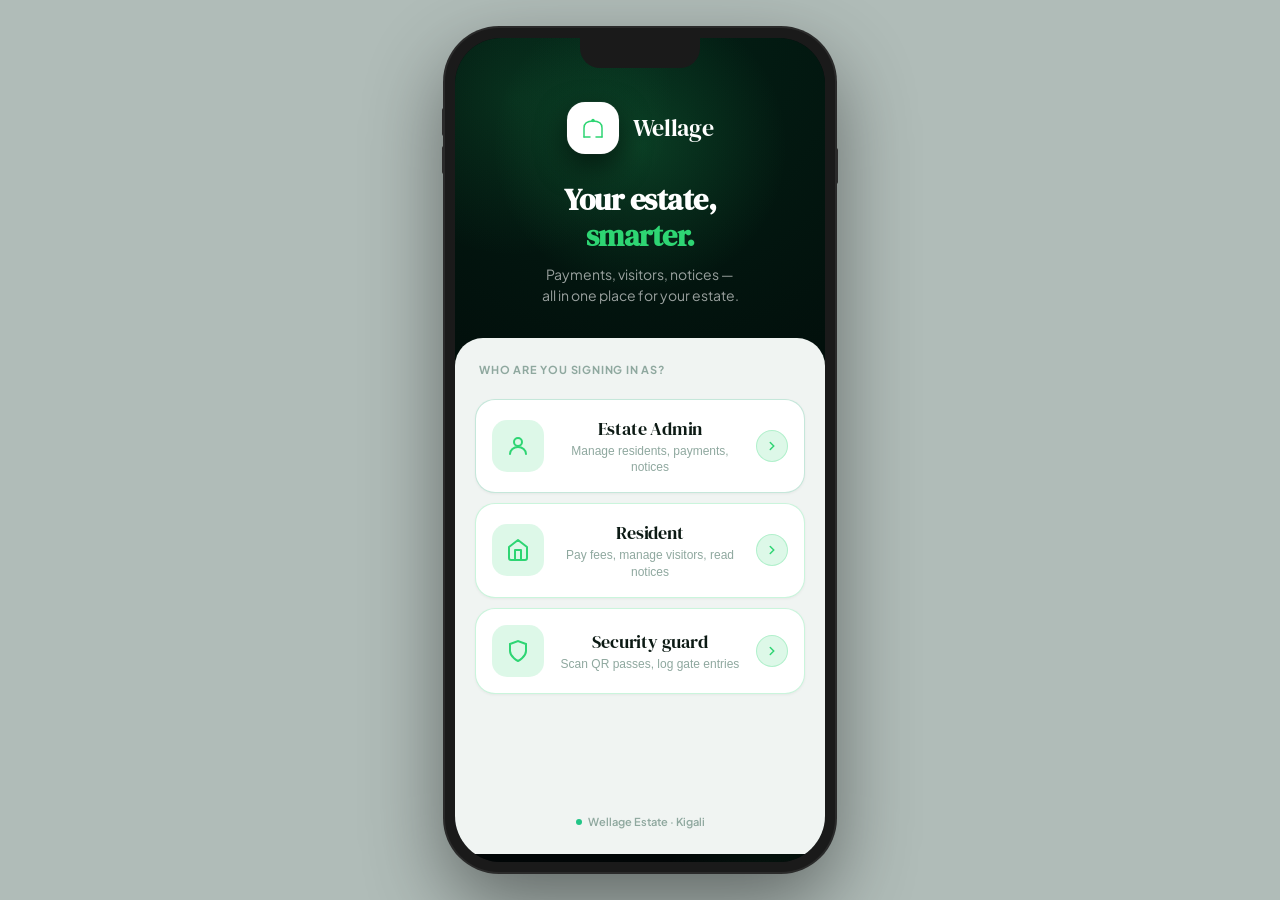
==== app/index.html @ 79021c7f "feat: add wellage app" ====
<!DOCTYPE html>
<html lang="en" data-theme="dark">
<head>
  <meta charset="UTF-8">
  <meta name="viewport" content="width=device-width, initial-scale=1.0, viewport-fit=cover">
  <meta name="theme-color" content="#0f1115">
  <title>Wellage — Smart District App</title>
  <link href="https://fonts.googleapis.com/css2?family=DM+Serif+Display:ital@0;1&family=DM+Sans:ital,opsz,wght@0,9..40,300;0,9..40,400;0,9..40,500;0,9..40,600;0,9..40,700;1,9..40,400&family=Plus+Jakarta+Sans:wght@400;500;600;700&family=Outfit:wght@600;700&display=swap" rel="stylesheet">
  <link rel="stylesheet" href="css/app.css">
</head>
<body>
  <!-- Outer device mockup (black phone frame you see on the page) -->
  <div class="phone-shell">
  <!-- Rounded inner screen area inside the device -->
  <div class="phone-screen">
  <!-- Actual app UI lives inside this frame -->
  <div class="app-phone-frame">
  <div id="app">

    <!-- ═══ WELCOME / ROLE PICK ═══ -->
    <section class="view active" id="view-welcome">
      <div class="welcome-grid" aria-hidden="true"></div>
      <div class="welcome-wrap">
        <!-- HERO -->
        <div class="welcome-hero">
          <div class="welcome-hero-logo">
            <div class="welcome-hero-mark">
              <svg viewBox="0 0 52 52" fill="none" aria-hidden="true">
                <path d="M8 44L8 26Q8 12 26 12Q44 12 44 26L44 44" stroke="currentColor" stroke-width="3" fill="none" stroke-linecap="round"/>
                <line x1="8" y1="44" x2="20" y2="44" stroke="currentColor" stroke-width="3" stroke-linecap="round"/>
                <line x1="32" y1="44" x2="44" y2="44" stroke="currentColor" stroke-width="3" stroke-linecap="round"/>
                <circle cx="26" cy="11" r="3.5" fill="currentColor"/>
              </svg>
            </div>
            <span class="welcome-hero-name">Wellage</span>
          </div>
          <h1 class="welcome-hero-headline">Your estate,<br/><em>smarter.</em></h1>
          <p class="welcome-hero-sub">Payments, visitors, notices —<br/>all in one place for your estate.</p>
        </div>

        <!-- CARD SHEET -->
        <div class="welcome-card-sheet">
          <p class="welcome-sheet-label">Who are you signing in as?</p>

          <button type="button" class="welcome-role-card admin" onclick="openAdminSigninModal()">
            <span class="welcome-role-ic welcome-role-ic-green">
              <svg viewBox="0 0 24 24" fill="none" stroke="currentColor" stroke-width="2" stroke-linecap="round"><circle cx="12" cy="8" r="4"/><path d="M4 20c0-4 3.6-7 8-7s8 3 8 7"/></svg>
            </span>
            <span class="welcome-role-text">
              <span class="welcome-role-title">Estate Admin</span>
              <span class="welcome-role-desc">Manage residents, payments, notices</span>
            </span>
            <span class="welcome-role-arrow">
              <svg viewBox="0 0 24 24" fill="none" stroke="currentColor" stroke-width="2.5" stroke-linecap="round"><polyline points="9 18 15 12 9 6"/></svg>
            </span>
          </button>

          <button type="button" class="welcome-role-card resident" onclick="enterAs('resident')">
            <span class="welcome-role-ic welcome-role-ic-green">
              <svg viewBox="0 0 24 24" fill="none" stroke="currentColor" stroke-width="2" stroke-linecap="round" stroke-linejoin="round">
                <path d="M3 9l9-7 9 7v11a2 2 0 0 1-2 2H5a2 2 0 0 1-2-2z"/>
                <polyline points="9 22 9 12 15 12 15 22"/>
              </svg>
            </span>
            <span class="welcome-role-text">
              <span class="welcome-role-title">Resident</span>
              <span class="welcome-role-desc">Pay fees, manage visitors, read notices</span>
            </span>
            <span class="welcome-role-arrow">
              <svg viewBox="0 0 24 24" fill="none" stroke="currentColor" stroke-width="2.5" stroke-linecap="round">
                <polyline points="9 18 15 12 9 6"/>
              </svg>
            </span>
          </button>

          <button type="button" class="welcome-role-card security" onclick="enterAs('security')">
            <span class="welcome-role-ic welcome-role-ic-green">
              <svg viewBox="0 0 24 24" fill="none" stroke="currentColor" stroke-width="2" stroke-linecap="round">
                <path d="M12 22s8-4 8-10V5l-8-3-8 3v7c0 6 8 10 8 10z"/>
              </svg>
            </span>
            <span class="welcome-role-text">
              <span class="welcome-role-title">Security guard</span>
              <span class="welcome-role-desc">Scan QR passes, log gate entries</span>
            </span>
            <span class="welcome-role-arrow">
              <svg viewBox="0 0 24 24" fill="none" stroke="currentColor" stroke-width="2.5" stroke-linecap="round">
                <polyline points="9 18 15 12 9 6"/>
              </svg>
            </span>
          </button>

          <div class="welcome-estate-badge">
            <span class="welcome-estate-dot"></span>
            <span class="welcome-estate-name">Wellage Estate · Kigali</span>
          </div>
        </div>
      </div>
    </section>

    <!-- ═══ ADMIN APP (bottom nav: Overview, Payments, Visitors, Notices, Residents) ═══ -->
    <section class="view" id="view-admin-app">
      <div class="admin-app-shell on-overview" id="adminAppShell">
        <div class="admin-sbar">
          <span class="admin-sbar-time">9:41</span>
          <div class="admin-sbar-icons">
            <svg viewBox="0 0 24 24" fill="currentColor"><rect x="2" y="16" width="3" height="6" rx="1"/><rect x="7" y="12" width="3" height="10" rx="1"/><rect x="12" y="8" width="3" height="14" rx="1"/><rect x="17" y="4" width="3" height="18" rx="1" opacity=".3"/></svg>
            <svg viewBox="0 0 24 24" fill="none" stroke="currentColor" stroke-width="2" stroke-linecap="round"><path d="M5 12.55a11 11 0 0 1 14.08 0"/><path d="M1.42 9a16 16 0 0 1 21.16 0"/><path d="M8.53 16.11a6 6 0 0 1 6.95 0"/><circle cx="12" cy="20" r="1" fill="currentColor"/></svg>
            <svg viewBox="0 0 24 24" fill="currentColor"><rect x="1" y="7" width="18" height="10" rx="2" fill="none" stroke="currentColor" stroke-width="1.5"/><rect x="3" y="9" width="13" height="6" rx="1"/><path d="M20 10v4a1.5 1.5 0 0 0 0-4z"/></svg>
          </div>
        </div>
        <header class="admin-topbar-wrap">
          <div class="admin-overview-topbar">
            <div class="admin-tbar-row">
              <div class="admin-tbar-logo">
                <div class="admin-logo-mark">
                  <svg viewBox="0 0 52 52" fill="none"><path d="M8 44L8 26Q8 12 26 12Q44 12 44 26L44 44" stroke="#22C587" stroke-width="3" fill="none" stroke-linecap="round"/><line x1="8" y1="44" x2="20" y2="44" stroke="#22C587" stroke-width="3" stroke-linecap="round"/><line x1="32" y1="44" x2="44" y2="44" stroke="#22C587" stroke-width="3" stroke-linecap="round"/><circle cx="26" cy="11" r="3.5" fill="#22C587"/></svg>
                </div>
                <span class="admin-logo-name">Wellage</span>
                <span class="admin-logo-badge">Admin</span>
              </div>
              <div class="admin-tbar-actions">
                <button type="button" class="admin-tact" aria-label="Notifications">
                  <svg viewBox="0 0 24 24" fill="none" stroke="currentColor" stroke-width="2" stroke-linecap="round"><path d="M18 8A6 6 0 0 0 6 8c0 7-3 9-3 9h18s-3-2-3-9"/><path d="M13.73 21a2 2 0 0 1-3.46 0"/></svg>
                  <span class="admin-tact-dot"></span>
                </button>
                <button type="button" class="admin-tact" onclick="adminLogout()" aria-label="Sign out"><svg viewBox="0 0 24 24" fill="none" stroke="currentColor" stroke-width="2"><path d="M20 21v-2a4 4 0 0 0-4-4H8a4 4 0 0 0-4 4v2"/><circle cx="12" cy="7" r="4"/></svg></button>
              </div>
            </div>
            <div class="admin-topbar-greeting">
              <p class="admin-greeting-name" id="adminGreetingName">Good morning, <em>Amina</em></p>
              <p class="admin-greeting-date" id="adminGreetingDate">Monday, 2 March 2026 · Wellage Estate</p>
            </div>
          </div>
          <div class="admin-simple-topbar hidden">
            <div class="admin-simple-topbar-head">
              <h1 class="admin-app-title" id="adminAppTitle">Overview</h1>
              <p class="admin-app-subtitle" id="adminAppSubtitle">Monday, 2 March 2026</p>
            </div>
            <div class="admin-app-actions">
              <button type="button" class="admin-icon-btn" aria-label="Notifications"><svg viewBox="0 0 24 24" fill="none" stroke="currentColor" stroke-width="2"><path d="M18 8A6 6 0 0 0 6 8c0 7-3 9-3 9h18s-3-2-3-9"/><path d="M13.73 21a2 2 0 0 1-3.46 0"/></svg><span class="admin-notif-dot"></span></button>
              <button type="button" class="admin-icon-btn" onclick="adminLogout()" aria-label="Sign out"><svg viewBox="0 0 24 24" fill="none" stroke="currentColor" stroke-width="2"><path d="M9 21H5a2 2 0 0 1-2-2V5a2 2 0 0 1 2-2h4"/><polyline points="16 17 21 12 16 7"/><line x1="21" y1="12" x2="9" y2="12"/></svg></button>
            </div>
          </div>
        </header>
        <main class="admin-app-main" id="adminAppMain">
          <!-- Overview -->
          <div class="admin-screen active" id="admin-screen-overview">
            <div class="admin-overview-scroll">
              <div class="admin-sec-head">
                <span class="admin-sec-title">Needs your attention</span>
              </div>
              <div class="admin-attn-list">
                <button type="button" class="admin-attn-card" onclick="adminNav('payments')">
                  <div class="admin-attn-ic admin-attn-ic-red">
                    <svg viewBox="0 0 24 24" fill="none" stroke="currentColor" stroke-width="2" stroke-linecap="round"><rect x="1" y="4" width="22" height="16" rx="2"/><line x1="1" y1="10" x2="23" y2="10"/></svg>
                  </div>
                  <div class="admin-attn-body">
                    <p class="admin-attn-title">Payments to approve</p>
                    <p class="admin-attn-meta admin-attn-meta-red"><strong>3 overdue</strong> · 3 pending confirmation</p>
                  </div>
                  <div class="admin-attn-arrow"><svg viewBox="0 0 24 24" fill="none" stroke="currentColor" stroke-width="2.5" stroke-linecap="round"><polyline points="9 18 15 12 9 6"/></svg></div>
                </button>
                <button type="button" class="admin-attn-card" onclick="adminNav('residents')">
                  <div class="admin-attn-ic admin-attn-ic-amber">
                    <svg viewBox="0 0 24 24" fill="none" stroke="currentColor" stroke-width="2" stroke-linecap="round"><path d="M17 21v-2a4 4 0 0 0-4-4H5a4 4 0 0 0-4 4v2"/><circle cx="9" cy="7" r="4"/><line x1="19" y1="8" x2="19" y2="14"/><line x1="22" y1="11" x2="16" y2="11"/></svg>
                  </div>
                  <div class="admin-attn-body">
                    <p class="admin-attn-title">New resident signups</p>
                    <p class="admin-attn-meta admin-attn-meta-amber"><strong id="adminAppPendingCount">0 requests</strong> awaiting approval</p>
                  </div>
                  <div class="admin-attn-arrow"><svg viewBox="0 0 24 24" fill="none" stroke="currentColor" stroke-width="2.5" stroke-linecap="round"><polyline points="9 18 15 12 9 6"/></svg></div>
                </button>
                <button type="button" class="admin-attn-card" onclick="adminNav('visitors')">
                  <div class="admin-attn-ic admin-attn-ic-green">
                    <svg viewBox="0 0 24 24" fill="none" stroke="currentColor" stroke-width="2" stroke-linecap="round"><path d="M17 21v-2a4 4 0 0 0-4-4H5a4 4 0 0 0-4 4v2"/><circle cx="9" cy="7" r="4"/><path d="M23 21v-2a4 4 0 0 0-3-3.87"/><path d="M16 3.13a4 4 0 0 1 0 7.75"/></svg>
                  </div>
                  <div class="admin-attn-body">
                    <p class="admin-attn-title">Active gate visitors</p>
                    <p class="admin-attn-meta"><strong>14 visitors</strong> checked in today</p>
                  </div>
                  <div class="admin-attn-arrow"><svg viewBox="0 0 24 24" fill="none" stroke="currentColor" stroke-width="2.5" stroke-linecap="round"><polyline points="9 18 15 12 9 6"/></svg></div>
                </button>
              </div>
              <div class="admin-sec-head">
                <span class="admin-sec-title">March 2026 overview</span>
              </div>
              <div class="admin-stats-grid">
                <div class="admin-stat-card">
                  <p class="admin-stat-lbl">Total residents</p>
                  <p class="admin-stat-val">48</p>
                  <span class="admin-stat-change admin-stat-change-up"><svg viewBox="0 0 24 24" fill="none" stroke="currentColor" stroke-width="2.5" stroke-linecap="round"><polyline points="18 15 12 9 6 15"/></svg>+2 this month</span>
                </div>
                <div class="admin-stat-card">
                  <p class="admin-stat-lbl">Paid this month</p>
                  <p class="admin-stat-val admin-stat-val-green">39</p>
                  <span class="admin-stat-change admin-stat-change-up"><svg viewBox="0 0 24 24" fill="none" stroke="currentColor" stroke-width="2.5" stroke-linecap="round"><polyline points="18 15 12 9 6 15"/></svg>81% rate</span>
                </div>
                <div class="admin-stat-card">
                  <p class="admin-stat-lbl">Pending / overdue</p>
                  <p class="admin-stat-val admin-stat-val-amber">9</p>
                  <span class="admin-stat-change admin-stat-change-down"><svg viewBox="0 0 24 24" fill="none" stroke="currentColor" stroke-width="2.5" stroke-linecap="round"><polyline points="6 9 12 15 18 9"/></svg>3 overdue</span>
                </div>
                <div class="admin-stat-card">
                  <p class="admin-stat-lbl">Collected · March</p>
                  <p class="admin-stat-val" style="font-size:20px;letter-spacing:-0.5px">1.4M</p>
                  <span class="admin-stat-change admin-stat-change-neutral">RWF · in progress</span>
                </div>
              </div>
              <div class="admin-sec-head">
                <span class="admin-sec-title">Recent payments</span>
                <button type="button" class="admin-sec-link" onclick="adminNav('payments')">View all</button>
              </div>
              <div class="admin-pay-section">
                <div class="admin-pay-table">
                  <div class="admin-pay-thead">
                    <span class="admin-pay-th">Resident</span>
                    <span class="admin-pay-th">Unit</span>
                    <span class="admin-pay-th">Amount</span>
                    <span class="admin-pay-th">Status</span>
                  </div>
                  <div class="admin-pay-row" onclick="adminNav('payments')"><span class="admin-pay-name">Kamana Eric</span><span class="admin-pay-unit">B-04</span><span class="admin-pay-amt">25,000</span><span class="admin-pay-badge admin-pay-badge-paid">Paid</span></div>
                  <div class="admin-pay-row" onclick="adminNav('payments')"><span class="admin-pay-name">Uwase Diane</span><span class="admin-pay-unit">A-12</span><span class="admin-pay-amt">30,000</span><span class="admin-pay-badge admin-pay-badge-overdue">Overdue</span></div>
                  <div class="admin-pay-row" onclick="adminNav('payments')"><span class="admin-pay-name">Nkusi Jean</span><span class="admin-pay-unit">C-07</span><span class="admin-pay-amt">25,000</span><span class="admin-pay-badge admin-pay-badge-pending">Pending</span></div>
                  <div class="admin-pay-row" onclick="adminNav('payments')"><span class="admin-pay-name">Mutoni Alice</span><span class="admin-pay-unit">D-02</span><span class="admin-pay-amt">25,000</span><span class="admin-pay-badge admin-pay-badge-paid">Paid</span></div>
                  <div class="admin-pay-row" onclick="adminNav('payments')"><span class="admin-pay-name">Habimana P.</span><span class="admin-pay-unit">A-08</span><span class="admin-pay-amt">30,000</span><span class="admin-pay-badge admin-pay-badge-paid">Paid</span></div>
                </div>
              </div>
              <div class="admin-scroll-end"></div>
            </div>
          </div>
          <!-- Payments -->
          <div class="admin-screen" id="admin-screen-payments">
            <!-- Summary strip -->
            <div class="admin-pay-summary-strip">
              <div class="admin-pay-sum-card">
                <div class="admin-pay-sum-val admin-pay-sum-val-green">39</div>
                <div class="admin-pay-sum-lbl">Paid</div>
              </div>
              <div class="admin-pay-sum-card">
                <div class="admin-pay-sum-val">6</div>
                <div class="admin-pay-sum-lbl">Pending</div>
              </div>
              <div class="admin-pay-sum-card">
                <div class="admin-pay-sum-val admin-pay-sum-val-red">3</div>
                <div class="admin-pay-sum-lbl">Overdue</div>
              </div>
              <div class="admin-pay-sum-card">
                <div class="admin-pay-sum-val">2</div>
                <div class="admin-pay-sum-lbl">To approve</div>
              </div>
            </div>

            <!-- Add payment button -->
            <div class="admin-pay-add-wrap">
              <button class="admin-pay-add-btn" type="button" onclick="adminOpenAddPaymentSheet()">
                <svg viewBox="0 0 24 24" fill="none" stroke="currentColor" stroke-width="2.5" stroke-linecap="round"><line x1="12" y1="5" x2="12" y2="19"/><line x1="5" y1="12" x2="19" y2="12"/></svg>
                Record new payment
              </button>
            </div>

            <!-- Filter tabs -->
            <div class="admin-pay-tabs-wrap">
              <div class="admin-pay-tabs" id="adminPayTabs">
                <button type="button" class="admin-pay-tab admin-pay-tab-active" data-filter="all" onclick="adminPaymentsSetTab(this)">All</button>
                <button type="button" class="admin-pay-tab" data-filter="to-approve" onclick="adminPaymentsSetTab(this)">To approve <span class="admin-pay-tab-badge">2</span></button>
                <button type="button" class="admin-pay-tab" data-filter="overdue" onclick="adminPaymentsSetTab(this)">Overdue <span class="admin-pay-tab-badge">3</span></button>
                <button type="button" class="admin-pay-tab" data-filter="pending" onclick="adminPaymentsSetTab(this)">Pending</button>
                <button type="button" class="admin-pay-tab" data-filter="paid" onclick="adminPaymentsSetTab(this)">Paid</button>
              </div>
            </div>

            <!-- Scrollable payments content -->
            <div class="admin-pay-scroll">
              <!-- Pending approvals (shown when tab is All or To approve) -->
              <div class="admin-pay-approval-section" id="adminPayApprovalSection">
                <div class="admin-pay-sec-head">
                  <span class="admin-pay-sec-title">AWAITING YOUR APPROVAL</span>
                  <span class="admin-pay-sec-count">2 pending</span>
                </div>

                <div class="admin-approval-list">
                <!-- approval 1 -->
                <div class="admin-approval-card">
                  <div class="admin-approval-card-top">
                    <div class="admin-approval-avatar admin-approval-avatar-green">KE</div>
                    <div class="admin-approval-info">
                      <p class="admin-approval-name">Kamana Eric</p>
                    </div>
                    <div class="admin-approval-amt">25,000<span>RWF · March</span></div>
                    <div class="admin-approval-meta">
                      <span class="admin-approval-chip admin-approval-chip-unit">B-04</span>
                      <span class="admin-approval-chip admin-approval-chip-service">Security fee</span>
                      <span class="admin-approval-chip admin-approval-chip-momo">MTN MoMo</span>
                    </div>
                  </div>
                  <div class="admin-approval-receipt-row">
                    <span class="admin-approval-receipt-chip"><svg viewBox="0 0 24 24" fill="none" stroke="currentColor" stroke-width="2"><path d="M14 2H6a2 2 0 0 0-2 2v16a2 2 0 0 0 2 2h12a2 2 0 0 0 2-2V8z"/><polyline points="14 2 14 8 20 8"/></svg> Receipt attached</span>
                    <span class="admin-approval-receipt-note">Submitted 2 hrs ago</span>
                  </div>
                  <div class="admin-approval-actions">
                    <button type="button" class="admin-approval-btn admin-approval-btn-view" onclick="adminOpenApprovePaymentSheet('Kamana Eric','B-04','Security fee','MTN MoMo','25,000')">
                      <svg viewBox="0 0 24 24" fill="none" stroke="currentColor" stroke-width="2" stroke-linecap="round"><path d="M1 12s4-8 11-8 11 8 11 8-4 8-11 8-11-8-11-8z"/><circle cx="12" cy="12" r="3"/></svg>
                      Review
                    </button>
                    <button type="button" class="admin-approval-btn admin-approval-btn-approve" onclick="adminQuickApprovePayment(this)">
                      <svg viewBox="0 0 24 24" fill="none" stroke="currentColor" stroke-width="2.5" stroke-linecap="round"><polyline points="20 6 9 17 4 12"/></svg>
                      Approve
                    </button>
                    <button type="button" class="admin-approval-btn admin-approval-btn-reject" onclick="adminQuickRejectPayment(this)">
                      <svg viewBox="0 0 24 24" fill="none" stroke="currentColor" stroke-width="2.5" stroke-linecap="round"><line x1="18" y1="6" x2="6" y2="18"/><line x1="6" y1="6" x2="18" y2="18"/></svg>
                      Reject
                    </button>
                  </div>
                </div>

                <!-- approval 2 -->
                <div class="admin-approval-card">
                  <div class="admin-approval-card-top">
                    <div class="admin-approval-avatar admin-approval-avatar-amber">UC</div>
                    <div class="admin-approval-info">
                      <p class="admin-approval-name">Uwase Claire</p>
                    </div>
                    <div class="admin-approval-amt">15,000<span>RWF · March</span></div>
                    <div class="admin-approval-meta">
                      <span class="admin-approval-chip admin-approval-chip-unit">A-08</span>
                      <span class="admin-approval-chip admin-approval-chip-service">Cleaning fee</span>
                      <span class="admin-approval-chip admin-approval-chip-cash">Cash</span>
                    </div>
                  </div>
                  <div class="admin-approval-receipt-row">
                    <span class="admin-approval-receipt-chip"><svg viewBox="0 0 24 24" fill="none" stroke="currentColor" stroke-width="2"><path d="M14 2H6a2 2 0 0 0-2 2v16a2 2 0 0 0 2 2h12a2 2 0 0 0 2-2V8z"/><polyline points="14 2 14 8 20 8"/></svg> No receipt</span>
                    <span class="admin-approval-receipt-note">Submitted 5 hrs ago</span>
                  </div>
                  <div class="admin-approval-actions">
                    <button type="button" class="admin-approval-btn admin-approval-btn-view" onclick="adminOpenApprovePaymentSheet('Uwase Claire','A-08','Cleaning fee','Cash','15,000')">
                      <svg viewBox="0 0 24 24" fill="none" stroke="currentColor" stroke-width="2" stroke-linecap="round"><path d="M1 12s4-8 11-8 11 8 11 8-4 8-11 8-11-8-11-8z"/><circle cx="12" cy="12" r="3"/></svg>
                      Review
                    </button>
                    <button type="button" class="admin-approval-btn admin-approval-btn-approve" onclick="adminQuickApprovePayment(this)">
                      <svg viewBox="0 0 24 24" fill="none" stroke="currentColor" stroke-width="2.5" stroke-linecap="round"><polyline points="20 6 9 17 4 12"/></svg>
                      Approve
                    </button>
                    <button type="button" class="admin-approval-btn admin-approval-btn-reject" onclick="adminQuickRejectPayment(this)">
                      <svg viewBox="0 0 24 24" fill="none" stroke="currentColor" stroke-width="2.5" stroke-linecap="round"><line x1="18" y1="6" x2="6" y2="18"/><line x1="6" y1="6" x2="18" y2="18"/></svg>
                      Reject
                    </button>
                  </div>
                </div>
              </div>
              </div>

              <!-- All payments table (rows filtered by tab) -->
              <div class="admin-pay-table-section" id="adminPayTableSection">
              <div class="admin-pay-sec-head admin-pay-sec-head-table">
                <span class="admin-pay-sec-title">ALL RECORDS · MARCH</span>
              </div>

              <div class="admin-pay-table-wrap">
                <div class="admin-pay-table">
                  <div class="admin-pay-grid admin-pay-thead">
                    <span class="admin-pay-th">Resident</span>
                    <span class="admin-pay-th">Service</span>
                    <span class="admin-pay-th">Unit</span>
                    <span class="admin-pay-th">Amount</span>
                    <span class="admin-pay-th">Status</span>
                  </div>

                  <div class="admin-pay-grid admin-pay-row admin-pay-row-paid">
                    <span class="admin-pay-cell-name">Kamana E.</span>
                    <span class="admin-pay-cell-service">Security</span>
                    <span class="admin-pay-cell-unit">B-04</span>
                    <span class="admin-pay-cell-amt">25,000</span>
                    <span class="admin-pay-badge admin-pay-badge-paid">Paid</span>
                  </div>
                  <div class="admin-pay-grid admin-pay-row admin-pay-row-overdue">
                    <span class="admin-pay-cell-name">Uwase D.</span>
                    <span class="admin-pay-cell-service">Cleaning</span>
                    <span class="admin-pay-cell-unit">A-12</span>
                    <span class="admin-pay-cell-amt">15,000</span>
                    <span class="admin-pay-badge admin-pay-badge-overdue">Overdue</span>
                  </div>
                  <div class="admin-pay-grid admin-pay-row admin-pay-row-pending">
                    <span class="admin-pay-cell-name">Nkusi J.</span>
                    <span class="admin-pay-cell-service">Water</span>
                    <span class="admin-pay-cell-unit">C-07</span>
                    <span class="admin-pay-cell-amt">8,000</span>
                    <span class="admin-pay-badge admin-pay-badge-pending">Pending</span>
                  </div>
                  <div class="admin-pay-grid admin-pay-row admin-pay-row-paid">
                    <span class="admin-pay-cell-name">Mutoni A.</span>
                    <span class="admin-pay-cell-service">Security</span>
                    <span class="admin-pay-cell-unit">D-02</span>
                    <span class="admin-pay-cell-amt">25,000</span>
                    <span class="admin-pay-badge admin-pay-badge-paid">Paid</span>
                  </div>
                  <div class="admin-pay-grid admin-pay-row admin-pay-row-paid">
                    <span class="admin-pay-cell-name">Habimana P.</span>
                    <span class="admin-pay-cell-service">Waste</span>
                    <span class="admin-pay-cell-unit">A-08</span>
                    <span class="admin-pay-cell-amt">5,000</span>
                    <span class="admin-pay-badge admin-pay-badge-paid">Paid</span>
                  </div>
                  <div class="admin-pay-grid admin-pay-row admin-pay-row-overdue">
                    <span class="admin-pay-cell-name">Bizimana T.</span>
                    <span class="admin-pay-cell-service">Cleaning</span>
                    <span class="admin-pay-cell-unit">B-11</span>
                    <span class="admin-pay-cell-amt">15,000</span>
                    <span class="admin-pay-badge admin-pay-badge-overdue">Overdue</span>
                  </div>
                  <div class="admin-pay-grid admin-pay-row admin-pay-row-pending">
                    <span class="admin-pay-cell-name">Ingabire M.</span>
                    <span class="admin-pay-cell-service">Security</span>
                    <span class="admin-pay-cell-unit">C-03</span>
                    <span class="admin-pay-cell-amt">25,000</span>
                    <span class="admin-pay-badge admin-pay-badge-pending">Pending</span>
                  </div>
                  <div class="admin-pay-grid admin-pay-row admin-pay-row-paid">
                    <span class="admin-pay-cell-name">Rukundo S.</span>
                    <span class="admin-pay-cell-service">Water</span>
                    <span class="admin-pay-cell-unit">D-09</span>
                    <span class="admin-pay-cell-amt">8,000</span>
                    <span class="admin-pay-badge admin-pay-badge-paid">Paid</span>
                  </div>
                  <div class="admin-pay-grid admin-pay-row admin-pay-row-overdue">
                    <span class="admin-pay-cell-name">Ndayisaba J.</span>
                    <span class="admin-pay-cell-service">Security</span>
                    <span class="admin-pay-cell-unit">A-06</span>
                    <span class="admin-pay-cell-amt">25,000</span>
                    <span class="admin-pay-badge admin-pay-badge-overdue">Overdue</span>
                  </div>
                </div>
              </div>
              </div>

              <div class="admin-pay-scroll-end"></div>
            </div>
          </div>
          <!-- Visitors -->
          <div class="admin-screen" id="admin-screen-visitors">
            <div class="admin-visit-scroll">
              <div class="admin-visit-live-strip">
                <div class="admin-visit-live-card admin-visit-live-highlight">
                  <div class="admin-visit-live-val"><span class="admin-visit-live-dot"></span>3</div>
                  <div class="admin-visit-live-lbl">On site now</div>
                </div>
                <div class="admin-visit-live-card">
                  <div class="admin-visit-live-val">14</div>
                  <div class="admin-visit-live-lbl">Total today</div>
                </div>
                <div class="admin-visit-live-card">
                  <div class="admin-visit-live-val">11</div>
                  <div class="admin-visit-live-lbl">Checked out</div>
                </div>
              </div>
              <div class="admin-visit-tabs-wrap">
                <div class="admin-visit-tabs" id="adminVisitTabs">
                  <button type="button" class="admin-visit-tab active" data-filter="all" onclick="adminVisitSetTab(this)">All today</button>
                  <button type="button" class="admin-visit-tab" data-filter="onsite" onclick="adminVisitSetTab(this)">On site</button>
                  <button type="button" class="admin-visit-tab" data-filter="out" onclick="adminVisitSetTab(this)">Checked out</button>
                  <button type="button" class="admin-visit-tab" data-filter="week" onclick="adminVisitSetTab(this)">This week</button>
                </div>
              </div>
              <div class="admin-visit-onsite-section" id="adminVisitOnsiteSection">
                <div class="admin-visit-sec-head">
                  <span class="admin-visit-sec-title">ON SITE NOW · 3</span>
                </div>
                <div class="admin-visit-onsite-list">
                  <button type="button" class="admin-visit-card" onclick="adminOpenVisitorSheet('Diane Mukamana','DM','C-02','Kamana Eric','09:17 AM','Still on site','RAB 342 C',true)">
                    <div class="admin-visit-avatar">DM</div>
                    <div class="admin-visit-info">
                      <p class="admin-visit-name">Diane Mukamana</p>
                      <div class="admin-visit-meta">
                        <span class="admin-visit-chip"><svg viewBox="0 0 24 24" fill="none" stroke="currentColor" stroke-width="2" stroke-linecap="round"><path d="M20 21v-2a4 4 0 0 0-4-4H8a4 4 0 0 0-4 4v2"/><circle cx="12" cy="7" r="4"/></svg>C-02</span>
                        <span class="admin-visit-chip">RAB 342 C</span>
                      </div>
                    </div>
                    <div class="admin-visit-right">
                      <span class="admin-visit-time">09:17 AM</span>
                      <span class="admin-visit-status admin-visit-status-onsite"><span class="admin-visit-dot"></span>On site</span>
                    </div>
                  </button>
                  <button type="button" class="admin-visit-card" onclick="adminOpenVisitorSheet('Samuel Nzeyimana','SN','A-07','Uwase Claire','08:45 AM','Still on site','RAC 118 B',true)">
                    <div class="admin-visit-avatar">SN</div>
                    <div class="admin-visit-info">
                      <p class="admin-visit-name">Samuel Nzeyimana</p>
                      <div class="admin-visit-meta">
                        <span class="admin-visit-chip"><svg viewBox="0 0 24 24" fill="none" stroke="currentColor" stroke-width="2" stroke-linecap="round"><path d="M20 21v-2a4 4 0 0 0-4-4H8a4 4 0 0 0-4 4v2"/><circle cx="12" cy="7" r="4"/></svg>A-07</span>
                        <span class="admin-visit-chip">RAC 118 B</span>
                      </div>
                    </div>
                    <div class="admin-visit-right">
                      <span class="admin-visit-time">08:45 AM</span>
                      <span class="admin-visit-status admin-visit-status-onsite"><span class="admin-visit-dot"></span>On site</span>
                    </div>
                  </button>
                  <button type="button" class="admin-visit-card" onclick="adminOpenVisitorSheet('Patrick Habimana','PH','D-03','Mutoni Alice','07:58 AM','Still on site','RAD 005 A',true)">
                    <div class="admin-visit-avatar">PH</div>
                    <div class="admin-visit-info">
                      <p class="admin-visit-name">Patrick Habimana</p>
                      <div class="admin-visit-meta">
                        <span class="admin-visit-chip"><svg viewBox="0 0 24 24" fill="none" stroke="currentColor" stroke-width="2" stroke-linecap="round"><path d="M20 21v-2a4 4 0 0 0-4-4H8a4 4 0 0 0-4 4v2"/><circle cx="12" cy="7" r="4"/></svg>D-03</span>
                        <span class="admin-visit-chip">RAD 005 A</span>
                      </div>
                    </div>
                    <div class="admin-visit-right">
                      <span class="admin-visit-time">07:58 AM</span>
                      <span class="admin-visit-status admin-visit-status-onsite"><span class="admin-visit-dot"></span>On site</span>
                    </div>
                  </button>
                </div>
              </div>
              <div id="adminVisitFullLogSection">
              <div class="admin-visit-sec-head admin-visit-sec-head-log">
                <span class="admin-visit-sec-title">FULL LOG · TODAY</span>
              </div>
              <div class="admin-visit-log-wrap">
                <div class="admin-visit-log-table">
                  <div class="admin-visit-log-grid admin-visit-log-thead">
                    <span class="admin-visit-log-th">Visitor</span>
                    <span class="admin-visit-log-th">Host</span>
                    <span class="admin-visit-log-th">Check in</span>
                    <span class="admin-visit-log-th">Status</span>
                  </div>
                  <button type="button" class="admin-visit-log-grid admin-visit-log-row admin-visit-log-onsite" onclick="adminOpenVisitorSheet('Diane Mukamana','DM','C-02','Kamana Eric','09:17 AM','Still on site','RAB 342 C',true)"><span class="admin-visit-log-name">Diane M.</span><span class="admin-visit-log-host">C-02</span><span class="admin-visit-log-time">09:17</span><span class="admin-visit-log-badge admin-visit-log-badge-onsite">On site</span></button>
                  <button type="button" class="admin-visit-log-grid admin-visit-log-row admin-visit-log-onsite" onclick="adminOpenVisitorSheet('Samuel Nzeyimana','SN','A-07','Uwase Claire','08:45 AM','Still on site','RAC 118 B',true)"><span class="admin-visit-log-name">Samuel N.</span><span class="admin-visit-log-host">A-07</span><span class="admin-visit-log-time">08:45</span><span class="admin-visit-log-badge admin-visit-log-badge-onsite">On site</span></button>
                  <button type="button" class="admin-visit-log-grid admin-visit-log-row admin-visit-log-onsite" onclick="adminOpenVisitorSheet('Patrick Habimana','PH','D-03','Mutoni Alice','07:58 AM','Still on site','RAD 005 A',true)"><span class="admin-visit-log-name">Patrick H.</span><span class="admin-visit-log-host">D-03</span><span class="admin-visit-log-time">07:58</span><span class="admin-visit-log-badge admin-visit-log-badge-onsite">On site</span></button>
                  <button type="button" class="admin-visit-log-grid admin-visit-log-row admin-visit-log-left" onclick="adminOpenVisitorSheet('Aline Uwera','AU','B-05','Nkusi Jean','07:30 AM','08:55 AM','RAB 201 D',false)"><span class="admin-visit-log-name">Aline Uwera</span><span class="admin-visit-log-host">B-05</span><span class="admin-visit-log-time">07:30</span><span class="admin-visit-log-badge admin-visit-log-badge-left">Left</span></button>
                  <button type="button" class="admin-visit-log-grid admin-visit-log-row admin-visit-log-left" onclick="adminOpenVisitorSheet('Jean Ndayisaba','JN','A-02','Habimana P.','07:12 AM','08:20 AM','RAC 077 A',false)"><span class="admin-visit-log-name">Jean Ndayis.</span><span class="admin-visit-log-host">A-02</span><span class="admin-visit-log-time">07:12</span><span class="admin-visit-log-badge admin-visit-log-badge-left">Left</span></button>
                  <button type="button" class="admin-visit-log-grid admin-visit-log-row admin-visit-log-left" onclick="adminOpenVisitorSheet('Celine Iradukundwa','CI','C-09','Ingabire M.','06:55 AM','07:40 AM','RAD 312 B',false)"><span class="admin-visit-log-name">Celine Iraduk.</span><span class="admin-visit-log-host">C-09</span><span class="admin-visit-log-time">06:55</span><span class="admin-visit-log-badge admin-visit-log-badge-left">Left</span></button>
                  <button type="button" class="admin-visit-log-grid admin-visit-log-row admin-visit-log-left" onclick="adminOpenVisitorSheet('Eric Bizimana','EB','D-01','Bizimana T.','06:40 AM','07:15 AM','RAB 445 C',false)"><span class="admin-visit-log-name">Eric Bizimana</span><span class="admin-visit-log-host">D-01</span><span class="admin-visit-log-time">06:40</span><span class="admin-visit-log-badge admin-visit-log-badge-left">Left</span></button>
                </div>
              </div>
              </div>
              <div class="admin-visit-scroll-end"></div>
            </div>
            <!-- Visitor detail bottom sheet -->
            <div class="admin-visitor-sheet-bg" id="adminVisitorSheetBg" onclick="if(event.target===this)adminCloseVisitorSheet()">
              <div class="admin-visitor-sheet" id="adminVisitorSheet">
                <div class="admin-visitor-sheet-handle"><div class="admin-visitor-sheet-bar"></div></div>
                <div class="admin-visitor-sheet-head">
                  <div>
                    <p class="admin-visitor-sheet-title" id="adminVisitorSheetTitle">Visitor details</p>
                    <p class="admin-visitor-sheet-sub">Urugo Estate · Today</p>
                  </div>
                  <button type="button" class="admin-visitor-sheet-cls" onclick="adminCloseVisitorSheet()" aria-label="Close"><svg viewBox="0 0 24 24" fill="none" stroke="currentColor" stroke-width="2.5" stroke-linecap="round"><line x1="18" y1="6" x2="6" y2="18"/><line x1="6" y1="6" x2="18" y2="18"/></svg></button>
                </div>
                <div class="admin-visitor-sheet-body">
                  <div class="admin-visitor-sheet-hero">
                    <div class="admin-visitor-sheet-avatar" id="adminVisitorSheetAvatar">DM</div>
                    <div>
                      <p class="admin-visitor-sheet-name" id="adminVisitorSheetName">—</p>
                      <div class="admin-visitor-sheet-tags">
                        <span class="admin-visitor-sheet-tag admin-visitor-sheet-tag-green" id="adminVisitorSheetStatusTag">On site</span>
                        <span class="admin-visitor-sheet-tag" id="adminVisitorSheetUnitTag">—</span>
                      </div>
                    </div>
                  </div>
                  <div class="admin-visitor-detail-row"><span class="admin-visitor-detail-l">Visiting</span><span class="admin-visitor-detail-v" id="adminVisitorSheetHost">—</span></div>
                  <div class="admin-visitor-detail-row"><span class="admin-visitor-detail-l">Unit</span><span class="admin-visitor-detail-v" id="adminVisitorSheetUnit">—</span></div>
                  <div class="admin-visitor-detail-row"><span class="admin-visitor-detail-l">Check-in</span><span class="admin-visitor-detail-v" id="adminVisitorSheetIn">—</span></div>
                  <div class="admin-visitor-detail-row"><span class="admin-visitor-detail-l">Check-out</span><span class="admin-visitor-detail-v" id="adminVisitorSheetOut">—</span></div>
                  <div class="admin-visitor-detail-row"><span class="admin-visitor-detail-l">Vehicle plate</span><span class="admin-visitor-detail-v" id="adminVisitorSheetPlate">—</span></div>
                  <div class="admin-visitor-detail-row"><span class="admin-visitor-detail-l">Access method</span><span class="admin-visitor-detail-v">QR pass</span></div>
                  <div class="admin-visitor-detail-row"><span class="admin-visitor-detail-l">Gate</span><span class="admin-visitor-detail-v">Main entrance</span></div>
                  <div class="admin-visitor-sheet-actions">
                    <button type="button" class="admin-visitor-btn-note"><svg viewBox="0 0 24 24" fill="none" stroke="currentColor" stroke-width="2" stroke-linecap="round"><path d="M11 4H4a2 2 0 0 0-2 2v14a2 2 0 0 0 2 2h14a2 2 0 0 0 2-2v-7"/><path d="M18.5 2.5a2.121 2.121 0 0 1 3 3L12 15l-4 1 1-4 9.5-9.5z"/></svg>Add note</button>
                    <button type="button" class="admin-visitor-btn-out" id="adminVisitorSheetOutBtn"><svg viewBox="0 0 24 24" fill="none" stroke="currentColor" stroke-width="2" stroke-linecap="round"><path d="M9 21H5a2 2 0 0 1-2-2V5a2 2 0 0 1 2-2h4"/><polyline points="16 17 21 12 16 7"/><line x1="21" y1="12" x2="9" y2="12"/></svg>Force check-out</button>
                  </div>
                </div>
              </div>
            </div>
          </div>
          <!-- Notices -->
          <div class="admin-screen" id="admin-screen-notices">
            <div class="admin-notice-cards"><div class="admin-notice-card"><span class="admin-notice-tag urgent">Urgent</span><p class="admin-notice-title">Water Maintenance — Friday 7 Mar</p><p class="admin-notice-body">Water supply interrupted 8:00 AM – 2:00 PM. Store water in advance.</p></div><div class="admin-notice-card"><span class="admin-notice-tag general">General</span><p class="admin-notice-title">March Payment Deadline — 10 March</p><p class="admin-notice-body">Monthly fees due by 10 March. Late payments incur 10% penalty.</p></div></div>
          </div>
          <!-- Residents -->
          <div class="admin-screen" id="admin-screen-residents">
            <div class="admin-card" id="adminPendingCard"><div class="admin-card-head"><span class="admin-card-title">Pending approvals</span><span class="admin-card-meta" id="adminAppPendingMeta">0 requests</span></div><div class="admin-card-body"><p class="admin-empty-state" id="adminPendingEmpty">No pending signups.</p><table class="admin-table hidden" id="adminPendingTable"><thead><tr><th>Name</th><th>Unit</th><th>Actions</th></tr></thead><tbody id="adminPendingTbody"></tbody></table></div></div>
            <div class="admin-card"><div class="admin-card-head"><span class="admin-card-title">All Residents</span><span class="admin-card-meta">48 registered</span></div><div class="admin-card-body"><table class="admin-table"><thead><tr><th>Name</th><th>Unit</th><th>Payment</th></tr></thead><tbody><tr><td>Kamana Eric</td><td>B-04</td><td><span class="admin-badge paid">Paid</span></td></tr><tr><td>Uwase Claire</td><td>A-08</td><td><span class="admin-badge pending">Pending</span></td></tr></tbody></table></div></div>
          </div>
        </main>
        <nav class="admin-bottom-nav" aria-label="Admin navigation">
          <button type="button" class="admin-bottom-nav-item active" data-tab="overview" onclick="adminNav('overview')"><span class="admin-bottom-nav-icon"><svg viewBox="0 0 24 24" fill="none" stroke="currentColor" stroke-width="2" stroke-linecap="round" stroke-linejoin="round"><rect x="3" y="3" width="7" height="7" rx="1"/><rect x="14" y="3" width="7" height="7" rx="1"/><rect x="3" y="14" width="7" height="7" rx="1"/><rect x="14" y="14" width="7" height="7" rx="1"/></svg></span><span class="admin-bottom-nav-label">Overview</span></button>
          <button type="button" class="admin-bottom-nav-item" data-tab="payments" onclick="adminNav('payments')"><span class="admin-bottom-nav-icon"><svg viewBox="0 0 24 24" fill="none" stroke="currentColor" stroke-width="2" stroke-linecap="round"><rect x="1" y="4" width="22" height="16" rx="2"/><line x1="1" y1="10" x2="23" y2="10"/></svg></span><span class="admin-bottom-nav-label">Payments</span></button>
          <button type="button" class="admin-bottom-nav-item" data-tab="visitors" onclick="adminNav('visitors')"><span class="admin-bottom-nav-icon"><svg viewBox="0 0 24 24" fill="none" stroke="currentColor" stroke-width="2" stroke-linecap="round"><path d="M17 21v-2a4 4 0 0 0-4-4H5a4 4 0 0 0-4 4v2"/><circle cx="9" cy="7" r="4"/><path d="M23 21v-2a4 4 0 0 0-3-3.87"/><path d="M16 3.13a4 4 0 0 1 0 7.75"/></svg></span><span class="admin-bottom-nav-label">Visitors</span></button>
          <button type="button" class="admin-bottom-nav-item" data-tab="notices" onclick="adminNav('notices')"><span class="admin-bottom-nav-icon"><svg viewBox="0 0 24 24" fill="none" stroke="currentColor" stroke-width="2" stroke-linecap="round"><path d="M14 2H6a2 2 0 0 0-2 2v16a2 2 0 0 0 2 2h12a2 2 0 0 0 2-2V8z"/><polyline points="14 2 14 8 20 8"/></svg></span><span class="admin-bottom-nav-label">Notices</span></button>
          <button type="button" class="admin-bottom-nav-item" data-tab="residents" onclick="adminNav('residents')"><span class="admin-bottom-nav-icon"><svg viewBox="0 0 24 24" fill="none" stroke="currentColor" stroke-width="2" stroke-linecap="round"><path d="M20 21v-2a4 4 0 0 0-4-4H8a4 4 0 0 0-4 4v2"/><circle cx="12" cy="7" r="4"/></svg></span><span class="admin-bottom-nav-label">Residents</span></button>
        </nav>
        <div class="admin-hind"><div class="admin-hind-bar"></div></div>
      </div>
    </section>

    <!-- ═══ RESIDENT FLOW (sidebar app tabs) ═══ -->
    <section class="view" id="view-resident">
      <div class="resident-shell">
        <!-- Left sidebar: app tabs -->
        <!-- Sidebar: drawer only (logo + user); main nav is bottom bar -->
        <aside class="resident-sidebar" id="residentSidebar">
          <div class="resident-sidebar-inner">
            <div class="resident-logo">
              <div class="logo-mark sidebar-logo-mark">
                <svg viewBox="0 0 52 52" fill="none" aria-hidden="true">
                  <path d="M8 44L8 26Q8 12 26 12Q44 12 44 26L44 44" stroke="currentColor" stroke-width="3" fill="none" stroke-linecap="round"/>
                  <line x1="8" y1="44" x2="20" y2="44" stroke="currentColor" stroke-width="3" stroke-linecap="round"/>
                  <line x1="32" y1="44" x2="44" y2="44" stroke="currentColor" stroke-width="3" stroke-linecap="round"/>
                  <circle cx="26" cy="11" r="3.5" fill="currentColor"/>
                </svg>
              </div>
              <span class="logo-name">Wellage</span>
            </div>
            <div class="resident-user">
              <div class="resident-avatar" id="residentAvatar">AN</div>
              <div class="resident-user-info">
                <span class="resident-user-name" id="residentUserName">Amina N.</span>
                <span class="resident-user-unit" id="residentUserUnit">Unit A-12</span>
              </div>
            </div>
          </div>
        </aside>

        <div class="resident-main-wrap">
          <div class="app-status-bar">
            <span class="app-status-time" id="appStatusTime">9:41</span>
            <div class="app-status-icons">
              <svg viewBox="0 0 24 24" fill="currentColor" aria-hidden="true"><rect x="2" y="16" width="3" height="6" rx="1"/><rect x="7" y="12" width="3" height="10" rx="1"/><rect x="12" y="8" width="3" height="14" rx="1"/><rect x="17" y="4" width="3" height="18" rx="1" opacity=".3"/></svg>
              <svg viewBox="0 0 24 24" fill="none" stroke="currentColor" stroke-width="2" stroke-linecap="round" aria-hidden="true"><path d="M5 12.55a11 11 0 0 1 14.08 0"/><path d="M1.42 9a16 16 0 0 1 21.16 0"/><path d="M8.53 16.11a6 6 0 0 1 6.95 0"/><circle cx="12" cy="20" r="1" fill="currentColor"/></svg>
              <svg viewBox="0 0 24 24" fill="currentColor" aria-hidden="true"><rect x="1" y="7" width="18" height="10" rx="2" fill="none" stroke="currentColor" stroke-width="1.5"/><rect x="3" y="9" width="13" height="6" rx="1"/><path d="M20 10v4a1.5 1.5 0 0 0 0-4z"/></svg>
            </div>
          </div>
          <header class="resident-topbar">
            <button class="resident-menu-btn" onclick="toggleResidentSidebar()" aria-label="Menu">
              <svg viewBox="0 0 24 24" fill="none" stroke="currentColor" stroke-width="2"><line x1="3" y1="6" x2="21" y2="6"/><line x1="3" y1="12" x2="21" y2="12"/><line x1="3" y1="18" x2="21" y2="18"/></svg>
            </button>
            <a href="#" class="resident-topbar-logo" onclick="residentNav('home'); return false;" aria-label="Wellage Home">
              <div class="logo-mark">
                <svg viewBox="0 0 52 52" fill="none" aria-hidden="true">
                  <path d="M8 44L8 26Q8 12 26 12Q44 12 44 26L44 44" stroke="currentColor" stroke-width="3" fill="none" stroke-linecap="round"/>
                  <line x1="8" y1="44" x2="20" y2="44" stroke="currentColor" stroke-width="3" stroke-linecap="round"/>
                  <line x1="32" y1="44" x2="44" y2="44" stroke="currentColor" stroke-width="3" stroke-linecap="round"/>
                  <circle cx="26" cy="11" r="3.5" fill="currentColor"/>
                </svg>
              </div>
              <span class="logo-name">Wellage</span>
            </a>
            <div class="resident-topbar-actions">
              <div class="resident-notif-wrap">
                <button type="button" class="resident-icon-btn" aria-label="Notifications" onclick="toggleResidentNotifications(); event.stopPropagation();">
                  <svg viewBox="0 0 24 24" fill="none" stroke="currentColor" stroke-width="2"><path d="M18 8A6 6 0 0 0 6 8c0 7-3 9-3 9h18s-3-2-3-9"/><path d="M13.73 21a2 2 0 0 1-3.46 0"/></svg>
                  <span class="resident-notif-dot active" id="residentNotifDot" aria-hidden="true"></span>
                </button>
                <div class="resident-notif-dropdown" id="residentNotifPanel">
                  <div class="resident-notif-hd">
                    <span class="resident-notif-hd-title">Notifications</span>
                    <button type="button" class="resident-notif-mark-all" onclick="markAllNotificationsRead()">Mark all as read</button>
                  </div>
                  <div class="resident-notif-item unread">
                    <span class="resident-notif-tag payment">Payment</span>
                    <div class="resident-notif-content">
                      <p class="resident-notif-text">March fees due <strong>10 March</strong>. Don't miss the deadline.</p>
                      <p class="resident-notif-time">Today, 8:00 AM</p>
                    </div>
                    <span class="resident-notif-unread-dot"></span>
                  </div>
                  <div class="resident-notif-item unread">
                    <span class="resident-notif-tag notice">Notice</span>
                    <div class="resident-notif-content">
                      <p class="resident-notif-text">Water supply off <strong>Friday 7 Mar</strong>, 8:00 AM – 2:00 PM.</p>
                      <p class="resident-notif-time">Yesterday, 5:12 PM</p>
                    </div>
                    <span class="resident-notif-unread-dot"></span>
                  </div>
                  <div class="resident-notif-item">
                    <span class="resident-notif-tag visitor">Visitor</span>
                    <div class="resident-notif-content">
                      <p class="resident-notif-text"><strong>Diane M.</strong> checked in at gate — House C-02.</p>
                      <p class="resident-notif-time">Mar 3, 9:17 AM</p>
                    </div>
                  </div>
                </div>
              </div>
              <button class="theme-btn" onclick="toggleTheme()" id="themeBtn" aria-label="Toggle theme">
                <svg id="themeIcon" viewBox="0 0 24 24" fill="none" stroke="currentColor" stroke-width="2">
                  <circle cx="12" cy="12" r="5"/><line x1="12" y1="1" x2="12" y2="3"/><line x1="12" y1="21" x2="12" y2="23"/>
                  <line x1="4.22" y1="4.22" x2="5.64" y2="5.64"/><line x1="18.36" y1="18.36" x2="19.78" y2="19.78"/>
                  <line x1="1" y1="12" x2="3" y2="12"/><line x1="21" y1="12" x2="23" y2="12"/>
                  <line x1="4.22" y1="19.78" x2="5.64" y2="18.36"/><line x1="18.36" y1="5.64" x2="19.78" y2="4.22"/>
                </svg>
              </button>
            </div>
          </header>

          <main class="app-main resident-main" id="residentMain">
        <!-- Resident Home (reference layout, our logo) -->
        <div class="screen active" id="resident-home">
          <div class="home-scroll">
            <div class="greeting-section">
              <p class="greeting-sub" id="residentGreetingSub">Monday, 2 March 2026. House A-12</p>
              <h1 class="greeting-name" id="residentGreeting">Good afternoon,<br><em>Belyse</em> 👋</h1>
              <div class="estate-status-row">
                <div class="estate-status-pill">
                  <svg viewBox="0 0 24 24" fill="none" stroke="currentColor" stroke-width="2" stroke-linecap="round"><path d="M3 9l9-7 9 7v11a2 2 0 01-2 2H5a2 2 0 01-2-2z"/></svg>
                  <span id="residentEstateName">Wellage Estate</span>
                </div>
                <div class="estate-status-pill muted" id="residentEstateNextFee">
                  <svg viewBox="0 0 24 24" fill="none" stroke="currentColor" stroke-width="2" stroke-linecap="round"><circle cx="12" cy="12" r="10"/><polyline points="12 6 12 12 16 14"/></svg>
                  <span>Next fee in 28 days</span>
                </div>
              </div>
            </div>

            <div class="alert-banner danger hidden" id="residentHomePaymentCard">
              <div class="alert-icon">
                <svg viewBox="0 0 24 24" fill="none" stroke="currentColor" stroke-width="2"><circle cx="12" cy="12" r="10"/><line x1="12" y1="8" x2="12" y2="12"/><line x1="12" y1="16" x2="12.01" y2="16"/></svg>
              </div>
              <div class="alert-content">
                <p class="alert-title" id="residentPaymentAlertTitle">2 months overdue</p>
                <p class="alert-body"><span id="residentPaymentCardText"></span></p>
                <button type="button" class="alert-link" onclick="residentNav('payments')">View payment details <svg viewBox="0 0 24 24" fill="none" stroke="currentColor" stroke-width="2.5"><polyline points="9 18 15 12 9 6"/></svg></button>
              </div>
            </div>

            <p class="section-label">Quick actions</p>
            <div class="quick-grid">
              <button type="button" class="quick-card" onclick="residentNav('payments')">
                <div class="quick-icon green"><svg viewBox="0 0 24 24" fill="none" stroke="currentColor" stroke-width="2"><rect x="1" y="4" width="22" height="16" rx="2"/><line x1="1" y1="10" x2="23" y2="10"/></svg></div>
                <span class="quick-label">Payments</span>
              </button>
              <button type="button" class="quick-card" onclick="residentNav('qr')">
                <div class="quick-icon amber"><svg viewBox="0 0 24 24" fill="none" stroke="currentColor" stroke-width="2"><rect x="3" y="3" width="7" height="7"/><rect x="14" y="3" width="7" height="7"/><rect x="3" y="14" width="7" height="7"/><rect x="14" y="14" width="7" height="7"/></svg></div>
                <span class="quick-label">Guest QR</span>
              </button>
              <button type="button" class="quick-card" onclick="residentNav('notices')">
                <div class="quick-icon blue"><svg viewBox="0 0 24 24" fill="none" stroke="currentColor" stroke-width="2"><path d="M14 2H6a2 2 0 0 0-2 2v16a2 2 0 0 0 2 2h12a2 2 0 0 0 2-2V8z"/><polyline points="14 2 14 8 20 8"/><line x1="16" y1="13" x2="8" y2="13"/><line x1="16" y1="17" x2="8" y2="17"/></svg></div>
                <span class="quick-label">Notices</span>
              </button>
            </div>

            <div class="card notice-card">
              <div class="notice-card-head">
                <span class="notice-card-title"><span class="notice-dot"></span>Latest notice</span>
                <button type="button" class="notice-card-link" onclick="residentNav('notices')">See board <svg viewBox="0 0 24 24" fill="none" stroke="currentColor" stroke-width="2.5"><polyline points="9 18 15 12 9 6"/></svg></button>
              </div>
              <div class="notice-card-body">
                <span class="notice-tag maintenance">Maintenance</span>
                <p class="notice-text" id="residentLatestNotice">Water supply off Friday 7 Mar, 8:00 AM–2:00 PM. Please store water in advance.</p>
              </div>
            </div>

            <div class="card glance-card">
              <div class="glance-row" id="residentNextDueRow">
                <div class="glance-left">
                  <div class="glance-icon green-soft"><svg viewBox="0 0 24 24" fill="none" stroke="currentColor" stroke-width="2"><rect x="1" y="4" width="22" height="16" rx="2"/><line x1="1" y1="10" x2="23" y2="10"/></svg></div>
                  <div class="glance-meta">
                    <p class="glance-label">Next payment due</p>
                    <p class="glance-value overdue" id="residentNextDueValue">March 2026 — Overdue</p>
                  </div>
                </div>
              </div>
              <div class="glance-row glance-row-head">
                <div class="glance-left">
                  <div class="glance-icon green-soft"><svg viewBox="0 0 24 24" fill="none" stroke="currentColor" stroke-width="2"><path d="M17 21v-2a4 4 0 0 0-4-4H5a4 4 0 0 0-4 4v2"/><circle cx="9" cy="7" r="4"/><path d="M23 21v-2a4 4 0 0 0-3-3.87"/><path d="M16 3.13a4 4 0 0 1 0 7.75"/></svg></div>
                  <p class="glance-label" style="margin:0;">Recent visitors</p>
                </div>
                <button type="button" class="glance-cta" onclick="residentNav('qr')">See all <svg viewBox="0 0 24 24" fill="none" stroke="currentColor" stroke-width="2.5"><polyline points="9 18 15 12 9 6"/></svg></button>
              </div>
              <div class="home-visitors-list" id="residentHomeVisitorsList">
                <!-- Filled by JS: up to 5 visitors (name, date, time) -->
              </div>
            </div>
          </div>
        </div>

        <!-- Resident Payments -->
        <div class="screen" id="resident-payments">
          <div class="pay-scroll">
            <div class="pay-ph">
              <p class="pay-ph-sub" id="residentPayPhSub">House A-12 · March 2026</p>
              <h1 class="pay-ph-title">My Payments</h1>
            </div>
            <div class="pay-sc-summary">
              <div class="pay-sc-inner">
                <p class="pay-sc-lbl">Total outstanding</p>
                <div class="pay-sc-amt" id="residentPaySummaryAmount"><span>RWF</span>0</div>
                <div class="pay-sc-badges" id="residentPaySummaryBadges"></div>
              </div>
            </div>
            <div class="pay-pnw" id="residentPayNowWrap">
              <button type="button" class="pay-pnb" id="residentPayNowBtn" onclick="openPaymentSheet()">
                <svg viewBox="0 0 24 24" fill="none" stroke="currentColor" stroke-width="2.5" stroke-linecap="round"><rect x="1" y="4" width="22" height="16" rx="2"/><line x1="1" y1="10" x2="23" y2="10"/></svg>
                <span id="residentPayNowLabel">Pay all outstanding — RWF 0</span>
              </button>
            </div>
            <div class="pay-tabs-wrap">
              <div class="pay-tabs" id="residentPayTabs">
                <button type="button" class="pay-tab active" data-tab="all" onclick="switchPaymentTab(this)">All services</button>
                <button type="button" class="pay-tab" data-tab="security" onclick="switchPaymentTab(this)">Security <span class="pay-tbadge hidden" id="payTabBadgeSecurity">0</span></button>
                <button type="button" class="pay-tab" data-tab="cleaning" onclick="switchPaymentTab(this)">Cleaning</button>
                <button type="button" class="pay-tab" data-tab="waste" onclick="switchPaymentTab(this)">Waste</button>
                <button type="button" class="pay-tab" data-tab="pool" onclick="switchPaymentTab(this)">Pool maint.</button>
              </div>
            </div>
            <div class="pay-plist" id="residentPaymentsList"></div>
          </div>
        </div>

        <!-- Payment bottom sheet (resident) -->
        <div class="pay-sheet-bg hidden" id="paymentSheetBg" onclick="paymentSheetBgClick(event)">
          <div class="pay-bsheet" id="paymentSheet">
            <div id="paymentSheetStep1">
              <div class="pay-sh-handle"><div class="pay-sh-bar"></div></div>
              <div class="pay-sh-head">
                <div>
                  <div class="pay-sh-title">Pay outstanding</div>
                  <div class="pay-sh-sub" id="paymentSheetSub">House A-12 · March 2026</div>
                </div>
                <button type="button" class="pay-sh-cls" onclick="closePaymentSheet()" aria-label="Close"><svg viewBox="0 0 24 24" fill="none" stroke="currentColor" stroke-width="2"><line x1="18" y1="6" x2="6" y2="18"/><line x1="6" y1="6" x2="18" y2="18"/></svg></button>
              </div>
              <div class="pay-sh-body">
                <div id="paymentSheetBreakdown"></div>
                <div class="pay-bktot"><span class="pay-bktot-lbl">Total to pay</span><span class="pay-bktot-amt" id="paymentSheetTotal">RWF 0</span></div>
                <p class="pay-mlabel">Payment method</p>
                <div class="pay-mgrid">
                  <div class="pay-mc pay-mc-sel" onclick="selectPaymentMethod(this,'mtn')" id="pay-m-mtn"><div class="pay-mlogo pay-mlogo-mtn">MTN</div><span class="pay-mname">MTN MoMo</span></div>
                  <div class="pay-mc" onclick="selectPaymentMethod(this,'airtel')" id="pay-m-airtel"><div class="pay-mlogo pay-mlogo-airtel">Airtel</div><span class="pay-mname">Airtel Money</span></div>
                  <div class="pay-mc" onclick="selectPaymentMethod(this,'card')" id="pay-m-card"><div class="pay-mlogo pay-mlogo-card"><svg viewBox="0 0 24 24" fill="none" stroke="currentColor" stroke-width="2"><rect x="1" y="4" width="22" height="16" rx="2"/><line x1="1" y1="10" x2="23" y2="10"/></svg></div><span class="pay-mname">Card</span></div>
                </div>
                <div class="pay-momo-wrap vis" id="paymentMomoWrap">
                  <p class="pay-inp-lbl">Mobile number</p>
                  <div class="pay-ph-row">
                    <span class="pay-ph-pfx">🇷🇼 +250</span>
                    <input class="pay-ph-inp" type="tel" placeholder="78X XXX XXX" id="paymentMomoNum" maxlength="9"/>
                  </div>
                </div>
                <div class="pay-card-wrap hidden" id="paymentCardWrap">
                  <p class="pay-inp-lbl" style="margin-bottom:8px">Card details</p>
                  <input class="pay-cf" type="text" placeholder="Card number" maxlength="19" id="paymentCardNum" oninput="formatPaymentCard(this)"/>
                  <div class="pay-cf-row"><input class="pay-cf" type="text" placeholder="MM / YY" maxlength="7"/><input class="pay-cf" type="text" placeholder="CVV" maxlength="3"/></div>
                </div>
                <button type="button" class="pay-cpb" onclick="confirmPayment()">
                  <svg viewBox="0 0 24 24" fill="none" stroke="currentColor" stroke-width="2.5" stroke-linecap="round"><rect x="3" y="11" width="18" height="11" rx="2"/><path d="M7 11V7a5 5 0 0 1 10 0v4"/></svg>
                  Confirm payment
                </button>
                <div class="pay-sec-note"><svg viewBox="0 0 24 24" fill="none" stroke="currentColor" stroke-width="2"><path d="M12 22s8-4 8-10V5l-8-3-8 3v7c0 6 8 10 8 10z"/></svg>Secured · 256-bit SSL</div>
              </div>
            </div>
            <div id="paymentSheetStep2" class="hidden">
              <div class="pay-sh-handle"><div class="pay-sh-bar"></div></div>
              <div class="pay-succ">
                <div class="pay-succ-ic"><svg viewBox="0 0 24 24" fill="none" stroke="currentColor" stroke-width="2.5"><polyline points="20 6 9 17 4 12"/></svg></div>
                <div class="pay-succ-title">Payment received</div>
                <p class="pay-succ-body" id="paymentSuccessBody"><strong>RWF 0</strong> sent successfully.<br/>Your balance is updated.</p>
                <button type="button" class="pay-done-btn" onclick="closePaymentSheet()">Done</button>
              </div>
            </div>
          </div>
        </div>

        <!-- Resident Visitors / Guest QR -->
        <div class="screen" id="resident-qr">
          <div class="resident-qr-ph">
            <p class="resident-qr-ph-sub" id="residentQrPhSub">House A-12 · Today</p>
            <h1 class="resident-qr-ph-title">My Visitors</h1>
          </div>

          <!-- QR card -->
          <div class="resident-qr-card">
            <div class="resident-qr-card-inner">
              <div class="resident-qr-card-header">
                <span class="resident-qr-card-label">Guest QR pass</span>
                <span class="resident-qr-expiry" id="residentQrExpiry">
                  <span class="resident-qr-expiry-dot"></span>
                  Active · expires <span id="residentQrExpiryDate">11 Mar</span>
                </span>
              </div>
              <div class="resident-qr-frame">
                <div id="residentQRCode" class="resident-qr-svg-wrap"></div>
              </div>
        <div class="resident-qr-unit-badge">
                <svg viewBox="0 0 24 24" fill="none" stroke="currentColor" stroke-width="2" stroke-linecap="round"><path d="M3 9l9-7 9 7v11a2 2 0 01-2 2H5a2 2 0 01-2-2z"/></svg>
          <span id="residentQrUnitBadge">Unit A-12 · Your estate</span>
              </div>
              <div class="resident-qr-actions">
                <button type="button" class="resident-qr-share-btn" onclick="shareGuestLink()">
                  <svg viewBox="0 0 24 24" fill="none" stroke="currentColor" stroke-width="2.5" stroke-linecap="round"><path d="M4 12v8a2 2 0 002 2h12a2 2 0 002-2v-8"/><polyline points="16 6 12 2 8 6"/><line x1="12" y1="2" x2="12" y2="15"/></svg>
                  Share QR
                </button>
                <button type="button" class="resident-qr-regen-btn" onclick="generateGuestQR()">
                  <svg viewBox="0 0 24 24" fill="none" stroke="currentColor" stroke-width="2" stroke-linecap="round"><polyline points="23 4 23 10 17 10"/><path d="M20.49 15a9 9 0 1 1-2.12-9.36L23 10"/></svg>
                  New QR
                </button>
              </div>
            </div>
          </div>

          <!-- Invite guest strip -->
          <div class="resident-invite-strip">
            <button type="button" class="resident-invite-btn" onclick="openInviteSheet()">
              <svg viewBox="0 0 24 24" fill="none" stroke="currentColor" stroke-width="2.5" stroke-linecap="round"><path d="M17 21v-2a4 4 0 0 0-4-4H5a4 4 0 0 0-4 4v2"/><circle cx="9" cy="7" r="4"/><line x1="19" y1="8" x2="19" y2="14"/><line x1="22" y1="11" x2="16" y2="11"/></svg>
              Pre-register a guest
            </button>
          </div>

          <!-- Visitor log section -->
          <div class="resident-visitors-section-hd">
            <span class="resident-visitors-section-title">Visitor log</span>
            <span class="resident-visitors-section-count" id="residentVisitorsCount">0 today</span>
          </div>
          <div class="resident-visitor-list" id="residentVisitorsList">
            <!-- Filled by JS: date separators + vcards -->
          </div>
        </div>

        <!-- Resident Notices -->
        <div class="screen" id="resident-notices">
          <div class="notice-ph">
            <p class="notice-ph-sub" id="noticePhSub">Your estate · March 2026</p>
            <h1 class="notice-ph-title">Notices</h1>
          </div>
          <div class="notice-tabs-wrap">
            <div class="notice-tabs" id="noticeTabs">
              <button type="button" class="notice-tab active" data-filter="all" onclick="switchNoticeTab(this)">All <span class="notice-tbadge" id="noticeBadgeAll">3</span></button>
              <button type="button" class="notice-tab" data-filter="urgent" onclick="switchNoticeTab(this)">Urgent <span class="notice-tbadge" id="noticeBadgeUrgent">1</span></button>
              <button type="button" class="notice-tab" data-filter="general" onclick="switchNoticeTab(this)">General</button>
              <button type="button" class="notice-tab" data-filter="poll" onclick="switchNoticeTab(this)">Polls <span class="notice-tbadge" id="noticeBadgePoll">1</span></button>
              <button type="button" class="notice-tab" data-filter="maintenance" onclick="switchNoticeTab(this)">Maintenance</button>
            </div>
          </div>
          <div class="notice-nlist" id="residentNoticeList">
            <p class="notice-list-divider">This week</p>

            <article class="notice-card notice-card-urgent" data-type="urgent" data-maintenance="true" onclick="openNoticeDetail('water')">
              <div class="notice-urgent-bar"></div>
              <div class="notice-card-body">
                <div class="notice-card-tag-row">
                  <span class="notice-ntag urgent"><svg viewBox="0 0 24 24" fill="none" stroke="currentColor" stroke-width="2.5"><circle cx="12" cy="12" r="10"/><line x1="12" y1="8" x2="12" y2="12"/><line x1="12" y1="16" x2="12.01" y2="16"/></svg>Urgent</span>
                  <span class="notice-ntag maintenance"><svg viewBox="0 0 24 24" fill="none" stroke="currentColor" stroke-width="2.5"><path d="M14.7 6.3a1 1 0 000 1.4l1.6 1.6a1 1 0 001.4 0l3.77-3.77a6 6 0 01-7.94 7.94l-6.91 6.91a2.12 2.12 0 01-3-3l6.91-6.91a6 6 0 017.94-7.94l-3.76 3.76z"/></svg>Maintenance</span>
                  <span class="notice-card-date">2 Mar</span>
                </div>
                <p class="notice-card-title">Water supply off — Friday 7 March</p>
                <p class="notice-card-body-text">Supply interrupted 8:00 AM – 2:00 PM. Store water in advance.</p>
                <span class="notice-time-chip"><svg viewBox="0 0 24 24" fill="none" stroke="currentColor" stroke-width="2"><circle cx="12" cy="12" r="10"/><polyline points="12 6 12 12 16 14"/></svg>Fri 7 Mar · 8:00 AM – 2:00 PM</span>
              </div>
            </article>

            <article class="notice-card" data-type="general" onclick="openNoticeDetail('payment')">
              <div class="notice-card-body">
                <div class="notice-card-tag-row">
                  <span class="notice-ntag general"><svg viewBox="0 0 24 24" fill="none" stroke="currentColor" stroke-width="2.5"><rect x="1" y="4" width="22" height="16" rx="2"/><line x1="1" y1="10" x2="23" y2="10"/></svg>Payment</span>
                  <span class="notice-card-date">1 Mar</span>
                </div>
                <p class="notice-card-title">March fees due 10 March</p>
                <p class="notice-card-body-text">Monthly fees due by 10 March. Late payments incur a 10% penalty.</p>
              </div>
            </article>

            <!-- <p class="notice-list-divider">Active poll</p> -->
            <article class="notice-card notice-card-poll" data-type="poll" id="noticePollCard">
              <div class="notice-card-body" style="padding-bottom:10px">
                <div class="notice-card-tag-row">
                  <span class="notice-ntag poll"><svg viewBox="0 0 24 24" fill="none" stroke="currentColor" stroke-width="2.5"><polyline points="22 12 18 12 15 21 9 3 6 12 2 12"/></svg>Poll</span>
                  <span class="notice-card-date">28 Feb</span>
                </div>
                <p class="notice-card-title">Extend gate hours to midnight?</p>
                <p class="notice-card-body-text">Should the main gate stay open until midnight on weekends?</p>
              </div>
              <div class="notice-poll-options">
                <div class="notice-poll-opt" id="noticePollOptYes" onclick="noticeVote('yes')">
                  <div class="notice-poll-opt-bar" id="noticePollBarYes" style="width:62%"></div>
                  <div class="notice-poll-opt-inner">
                    <div style="display:flex;align-items:center">
                      <div class="notice-poll-check" id="noticePollChkYes"><svg viewBox="0 0 24 24" fill="none" stroke="currentColor" stroke-width="3"><polyline points="20 6 9 17 4 12"/></svg></div>
                      <span class="notice-poll-opt-label">Yes, extend to midnight</span>
                    </div>
                    <span class="notice-poll-pct" id="noticePollPctYes">62%</span>
                  </div>
                </div>
                <div class="notice-poll-opt" id="noticePollOptNo" onclick="noticeVote('no')">
                  <div class="notice-poll-opt-bar" id="noticePollBarNo" style="width:38%"></div>
                  <div class="notice-poll-opt-inner">
                    <div style="display:flex;align-items:center">
                      <div class="notice-poll-check" id="noticePollChkNo"><svg viewBox="0 0 24 24" fill="none" stroke="currentColor" stroke-width="3"><polyline points="20 6 9 17 4 12"/></svg></div>
                      <span class="notice-poll-opt-label">No, keep current hours</span>
                    </div>
                    <span class="notice-poll-pct" id="noticePollPctNo">38%</span>
                  </div>
                </div>
              </div>
              <div class="notice-poll-footer">
                <span class="notice-poll-votes" id="noticePollCount">24 votes · you haven't voted</span>
                <span class="notice-poll-deadline"><svg viewBox="0 0 24 24" fill="none" stroke="currentColor" stroke-width="2"><circle cx="12" cy="12" r="10"/><polyline points="12 6 12 12 16 14"/></svg>Closes 10 Mar</span>
              </div>
            </article>
          </div>
        </div>

        <!-- Notice detail bottom sheet -->
        <div class="notice-detail-sheet-bg" id="noticeDetailSheetBg" onclick="if(event.target===this)closeNoticeDetail()">
          <div class="notice-detail-sheet">
            <div class="notice-detail-sheet-handle"><div class="notice-detail-sheet-bar"></div></div>
            <div class="notice-detail-sheet-body">
              <div class="notice-detail-tag-row" id="noticeDetailTags"></div>
              <p class="notice-detail-title" id="noticeDetailTitle"></p>
              <p class="notice-detail-date" id="noticeDetailDate"></p>
              <div class="notice-detail-content" id="noticeDetailContent"></div>
              <button type="button" class="notice-detail-dismiss" onclick="closeNoticeDetail()">Got it</button>
            </div>
          </div>
        </div>

        <!-- Resident Profile / Account -->
        <div class="screen" id="resident-profile">
          <div class="screen-head screen-head-center">
            <h2>My account</h2>
            <p class="screen-desc">View and update your details</p>
          </div>
          <div class="profile-card card">
            <div class="profile-avatar-wrap">
              <div class="resident-avatar profile-avatar" id="profileAvatar">AN</div>
              <div class="profile-id-info">
                <p class="profile-name" id="profileName">Amina N.</p>
                <div class="profile-id-meta">
                  <span class="profile-id-chip">
                    <svg viewBox="0 0 24 24" fill="none" stroke="currentColor" stroke-width="2" stroke-linecap="round">
                      <path d="M3 9l9-7 9 7v11a2 2 0 0 1-2 2H5a2 2 0 0 1-2-2z"/>
                    </svg>
                    <span id="profileUnit">Unit A-12</span>
                  </span>
                </div>
              </div>
            </div>
            <div class="profile-fields">
              <p class="profile-section-title">Personal details</p>
              <div class="field">
                <label>Full name</label>
                <input type="text" id="profileNameInput" value="Amina N." placeholder="Your name">
              </div>
              <div class="field">
                <label>Phone</label>
                <div class="profile-ph-row">
                  <span class="profile-ph-pfx">🇷🇼 +250</span>
                  <input type="tel" id="profilePhoneInput" value="788 123 456" placeholder="7XX XXX XXX">
                </div>
              </div>
              <div class="field">
                <label>Email</label>
                <input type="email" id="profileEmailInput" value="amina@example.com" placeholder="you@example.com">
              </div>
              <div class="field">
                <label>Unit</label>
                <input type="text" id="profileUnitInput" value="A-12" placeholder="e.g. A-12">
              </div>
            </div>
            <button type="button" class="btn-full profile-save-btn" onclick="saveProfile()">
              <svg viewBox="0 0 24 24" fill="none" stroke="currentColor" stroke-width="2.5" stroke-linecap="round">
                <polyline points="20 6 9 17 4 12"/>
              </svg>
              Save changes
            </button>
          </div>

          <!-- Profile quick links -->
          <div class="profile-quick-links">
            <button type="button" class="profile-qlink">
              <span class="profile-qlink-icon profile-qlink-icon-green">
                <svg viewBox="0 0 24 24" fill="none" stroke="currentColor" stroke-width="2" stroke-linecap="round">
                  <rect x="3" y="11" width="18" height="11" rx="2"/>
                  <path d="M7 11V7a5 5 0 0 1 10 0v4"/>
                </svg>
              </span>
              <span class="profile-qlink-main">
                <span class="profile-qlink-label">Change password</span>
                <span class="profile-qlink-sub">Last changed 3 months ago</span>
              </span>
              <span class="profile-qlink-arrow">
                <svg viewBox="0 0 24 24" fill="none" stroke="currentColor" stroke-width="2" stroke-linecap="round">
                  <polyline points="9 18 15 12 9 6"/>
                </svg>
              </span>
            </button>
            <button type="button" class="profile-qlink">
              <span class="profile-qlink-icon profile-qlink-icon-green">
                <svg viewBox="0 0 24 24" fill="none" stroke="currentColor" stroke-width="2" stroke-linecap="round">
                  <path d="M18 8A6 6 0 0 0 6 8c0 7-3 9-3 9h18s-3-2-3-9"/>
                  <path d="M13.73 21a2 2 0 0 1-3.46 0"/>
                </svg>
              </span>
              <span class="profile-qlink-main">
                <span class="profile-qlink-label">Notification settings</span>
                <span class="profile-qlink-sub">Payments, notices, visitors</span>
              </span>
              <span class="profile-qlink-arrow">
                <svg viewBox="0 0 24 24" fill="none" stroke="currentColor" stroke-width="2" stroke-linecap="round">
                  <polyline points="9 18 15 12 9 6"/>
                </svg>
              </span>
            </button>
            <button type="button" class="profile-qlink">
              <span class="profile-qlink-icon profile-qlink-icon-amber">
                <svg viewBox="0 0 24 24" fill="none" stroke="currentColor" stroke-width="2" stroke-linecap="round">
                  <circle cx="12" cy="12" r="10"/>
                  <line x1="12" y1="8" x2="12" y2="12"/>
                  <line x1="12" y1="16" x2="12.01" y2="16"/>
                </svg>
              </span>
              <span class="profile-qlink-main">
                <span class="profile-qlink-label">Help &amp; support</span>
                <span class="profile-qlink-sub">Contact the estate manager</span>
              </span>
              <span class="profile-qlink-arrow">
                <svg viewBox="0 0 24 24" fill="none" stroke="currentColor" stroke-width="2" stroke-linecap="round">
                  <polyline points="9 18 15 12 9 6"/>
                </svg>
              </span>
            </button>
          </div>

          <div class="profile-actions">
            <button type="button" class="profile-signout-link" onclick="openSignoutSheet()">
              <span class="profile-signout-icon">
                <svg viewBox="0 0 24 24" fill="none" stroke="currentColor" stroke-width="2" stroke-linecap="round">
                  <path d="M9 21H5a2 2 0 0 1-2-2V5a2 2 0 0 1 2-2h4"/>
                  <polyline points="16 17 21 12 16 7"/>
                  <line x1="21" y1="12" x2="9" y2="12"/>
                </svg>
              </span>
              <span class="profile-signout-main">
                <span class="profile-signout-label">Sign out</span>
                <span class="profile-signout-sub">You'll need to log back in</span>
              </span>
              <span class="profile-signout-arrow">
                <svg viewBox="0 0 24 24" fill="none" stroke="currentColor" stroke-width="2" stroke-linecap="round">
                  <polyline points="9 18 15 12 9 6"/>
                </svg>
              </span>
            </button>
          </div>
        </div>

        <!-- Sign out bottom sheet (resident profile) -->
        <div class="signout-sheet-bg" id="signoutSheetBg" onclick="if(event.target===this)closeSignoutSheet()">
          <div class="signout-sheet">
            <div class="signout-sheet-handle"><div class="signout-sheet-bar"></div></div>
            <div class="signout-sheet-body">
              <div class="signout-sheet-icon">
                <svg viewBox="0 0 24 24" fill="none" stroke="currentColor" stroke-width="2" stroke-linecap="round">
                  <path d="M9 21H5a2 2 0 0 1-2-2V5a2 2 0 0 1 2-2h4"/>
                  <polyline points="16 17 21 12 16 7"/>
                  <line x1="21" y1="12" x2="9" y2="12"/>
                </svg>
              </div>
              <p class="signout-sheet-title">Sign out?</p>
              <p class="signout-sheet-sub">You'll need to log back in to access your account and payments.</p>
              <button type="button" class="signout-confirm-btn" onclick="confirmSignout()">Yes, sign out</button>
              <button type="button" class="signout-cancel-btn" onclick="closeSignoutSheet()">Cancel</button>
            </div>
          </div>
        </div>

        <!-- Invite guest bottom sheet (My Visitors) -->
        <div class="resident-invite-sheet-bg" id="residentInviteSheetBg" onclick="if(event.target===this)closeInviteSheet()">
          <div class="resident-invite-sheet">
            <div class="resident-invite-sheet-handle"><div class="resident-invite-sheet-bar"></div></div>
            <div class="resident-invite-sheet-head">
              <div>
                <div class="resident-invite-sheet-title">Pre-register guest</div>
                <div class="resident-invite-sheet-sub">They'll be waved through at the gate</div>
              </div>
              <button type="button" class="resident-invite-sheet-cls" onclick="closeInviteSheet()" aria-label="Close">
                <svg viewBox="0 0 24 24" fill="none" stroke="currentColor" stroke-width="2"><line x1="18" y1="6" x2="6" y2="18"/><line x1="6" y1="6" x2="18" y2="18"/></svg>
              </button>
            </div>
            <div class="resident-invite-sheet-body">
              <div class="resident-invite-field-group">
                <p class="resident-invite-field-lbl">Guest name</p>
                <input type="text" class="resident-invite-field-inp" id="inviteGuestName" placeholder="Full name"/>
              </div>
              <div class="resident-invite-field-group">
                <p class="resident-invite-field-lbl">Phone number</p>
                <input type="tel" class="resident-invite-field-inp" id="inviteGuestPhone" placeholder="+250 7XX XXX XXX" inputmode="tel"/>
              </div>
              <div class="resident-invite-field-group">
                <p class="resident-invite-field-lbl">Vehicle plate (optional)</p>
                <input type="text" class="resident-invite-field-inp" id="inviteGuestPlate" placeholder="e.g. RAB 123A" style="text-transform:uppercase"/>
              </div>
              <div class="resident-invite-field-group">
                <p class="resident-invite-field-lbl">Expected visit</p>
                <div class="resident-invite-field-row">
                  <input type="date" class="resident-invite-field-inp" id="inviteGuestDate" value=""/>
                  <input type="time" class="resident-invite-field-inp" id="inviteGuestTime" value="10:00"/>
                </div>
              </div>
              <button type="button" class="resident-invite-submit-btn" onclick="submitInviteGuest()">
                <svg viewBox="0 0 24 24" fill="none" stroke="currentColor" stroke-width="2.5" stroke-linecap="round"><polyline points="20 6 9 17 4 12"/></svg>
                Send guest pass
              </button>
            </div>
          </div>
        </div>
          </main>

          <!-- Bottom nav — WhatsApp/X style: icon on top, label below -->
          <nav class="resident-bottom-nav" aria-label="Main navigation">
            <button type="button" class="resident-bottom-nav-item active" onclick="residentNav('home')" data-tab="home">
              <span class="resident-bottom-nav-icon"><svg viewBox="0 0 24 24" fill="none" stroke="currentColor" stroke-width="2"><path d="M3 9l9-7 9 7v11a2 2 0 01-2 2H5a2 2 0 01-2-2z"/><polyline points="9 22 9 12 15 12 15 22"/></svg></span>
              <span class="resident-bottom-nav-label">Home</span>
            </button>
            <button type="button" class="resident-bottom-nav-item" onclick="residentNav('payments')" data-tab="payments">
              <span class="resident-bottom-nav-icon"><svg viewBox="0 0 24 24" fill="none" stroke="currentColor" stroke-width="2"><rect x="1" y="4" width="22" height="16" rx="2"/><line x1="1" y1="10" x2="23" y2="10"/></svg></span>
              <span class="resident-bottom-nav-label">Payments</span>
            </button>
            <button type="button" class="resident-bottom-nav-item" onclick="residentNav('qr')" data-tab="qr">
              <span class="resident-bottom-nav-icon"><svg viewBox="0 0 24 24" fill="none" stroke="currentColor" stroke-width="2"><path d="M17 21v-2a4 4 0 0 0-4-4H5a4 4 0 0 0-4 4v2"/><circle cx="9" cy="7" r="4"/><path d="M23 21v-2a4 4 0 0 0-3-3.87"/><path d="M16 3.13a4 4 0 0 1 0 7.75"/></svg></span>
              <span class="resident-bottom-nav-label">My Visitors</span>
            </button>
            <button type="button" class="resident-bottom-nav-item" onclick="residentNav('notices')" data-tab="notices">
              <span class="resident-bottom-nav-icon"><svg viewBox="0 0 24 24" fill="none" stroke="currentColor" stroke-width="2"><path d="M14 2H6a2 2 0 0 0-2 2v16a2 2 0 0 0 2 2h12a2 2 0 0 0 2-2V8z"/><polyline points="14 2 14 8 20 8"/><line x1="16" y1="13" x2="8" y2="13"/><line x1="16" y1="17" x2="8" y2="17"/></svg></span>
              <span class="resident-bottom-nav-label">Notices</span>
            </button>
            <button type="button" class="resident-bottom-nav-item" onclick="residentNav('profile')" data-tab="profile">
              <span class="resident-bottom-nav-icon"><svg viewBox="0 0 24 24" fill="none" stroke="currentColor" stroke-width="2"><path d="M20 21v-2a4 4 0 0 0-4-4H8a4 4 0 0 0-4 4v2"/><circle cx="12" cy="7" r="4"/></svg></span>
              <span class="resident-bottom-nav-label">Profile</span>
            </button>
          </nav>
        </div>
        <div class="resident-notif-backdrop" id="residentNotifBackdrop" onclick="closeResidentNotifications()" aria-hidden="true"></div>
      </div>
      <div class="resident-sidebar-backdrop hidden" id="residentSidebarBackdrop" onclick="toggleResidentSidebar()" aria-hidden="true"></div>
    </section>

    <!-- ═══ SECURITY FLOW (Visitor Log) ═══ -->
    <section class="view" id="view-security">
      <header class="app-header">
        <button class="back-btn" onclick="showView('welcome')" aria-label="Back">
          <svg viewBox="0 0 24 24" fill="none" stroke="currentColor" stroke-width="2"><polyline points="15 18 9 12 15 6"/></svg>
        </button>
        <h1 class="app-title">Visitor Log</h1>
      </header>

      <main class="app-main security-main" id="securityMain">
        <div class="card security-guard-banner">
          <strong>Guard mode active</strong> — Scan guests into the estate.
        </div>

        <div class="security-stats">
          <div class="security-stat">
            <div class="security-stat-label">Visitors today</div>
            <div class="security-stat-value" id="securityVisitorsToday">0</div>
          </div>
          <div class="security-stat">
            <div class="security-stat-label">Currently inside</div>
            <div class="security-stat-value" id="securityVisitorsInside">0</div>
          </div>
          <div class="security-stat">
            <div class="security-stat-label">Exited</div>
            <div class="security-stat-value" id="securityVisitorsExited">0</div>
          </div>
        </div>

        <div class="card security-scan-card" onclick="securityScanPlaceholder()">
          <div class="security-scan-inner">
            <div class="security-scan-icon">
              <svg viewBox="0 0 24 24" fill="none" stroke="currentColor" stroke-width="2"><rect x="3" y="3" width="7" height="7"/><rect x="14" y="3" width="7" height="7"/><rect x="3" y="14" width="7" height="7"/><rect x="14" y="14" width="7" height="7"/></svg>
            </div>
            <div class="security-scan-text">
              <div class="security-scan-title">Scan QR pass (coming soon)</div>
              <div class="security-scan-sub">Placeholder for the camera scanner in the full app.</div>
            </div>
          </div>
        </div>

        <div class="security-list-head">
          <span>Active visitors</span>
          <button type="button" class="btn-mini" onclick="openSecurityManualEntry()">+ Manual entry</button>
        </div>
        <div class="logbook-list" id="securityLogbook">
          <!-- Filled by JS -->
        </div>
      </main>
    </section>
  </div>

  <!-- Toast -->
  <div class="toast-wrap" id="toastWrap"></div>

  <!-- Resident signup modal (pending admin approval) -->
  <div class="modal-backdrop hidden" id="modal-resident-auth">
    <div class="modal">
      <div class="modal-head">
        <span class="modal-title">Sign up as resident</span>
        <button class="modal-close" onclick="closeModal('modal-resident-auth')">&times;</button>
      </div>
      <div class="modal-body">
        <p class="modal-hint">Create an account. An admin must approve your request before you can sign in.</p>
        <div class="field">
          <label>Full name</label>
          <input type="text" id="residentSignupName" placeholder="Your full name">
        </div>
        <div class="field">
          <label>Phone</label>
          <input type="text" id="residentSignupPhone" placeholder="+250 7XX XXX XXX">
        </div>
        <div class="field">
          <label>Unit / House</label>
          <input type="text" id="residentSignupUnit" placeholder="e.g. A-12">
        </div>
        <div class="field field-community">
          <label>Community</label>
          <div class="custom-select-wrap">
            <button type="button" class="custom-select-trigger" id="residentSignupCommunityTrigger" onclick="toggleCommunityDropdown()" aria-haspopup="listbox" aria-expanded="false">
              <span class="custom-select-value" id="residentSignupCommunityLabel">Select community</span>
              <svg class="custom-select-chevron" viewBox="0 0 24 24" fill="none" stroke="currentColor" stroke-width="2"><polyline points="6 9 12 15 18 9"/></svg>
            </button>
            <ul class="custom-select-dropdown" id="residentSignupCommunityDropdown" role="listbox" aria-hidden="true">
              <li role="option" data-value="">Select community</li>
              <li role="option" data-value="Nyarutarama">Nyarutarama</li>
              <li role="option" data-value="Kicukiro">Kicukiro</li>
              <li role="option" data-value="Gacuriro">Gacuriro</li>
              <li role="option" data-value="Kimihurura">Kimihurura</li>
            </ul>
            <select id="residentSignupCommunity" class="field-select-hidden" aria-hidden="true" tabindex="-1">
              <option value="">Select community</option>
              <option value="Nyarutarama">Nyarutarama</option>
              <option value="Kicukiro">Kicukiro</option>
              <option value="Gacuriro">Gacuriro</option>
              <option value="Kimihurura">Kimihurura</option>
            </select>
          </div>
        </div>
        <div class="field">
          <label>Password</label>
          <input type="password" id="residentSignupPassword" placeholder="Create a password">
        </div>
        <button class="btn-full" type="button" onclick="submitResidentSignup()">Submit registration</button>
        <p class="modal-footer-text">Already approved? <button type="button" class="link-text" onclick="showResidentLogin()">Sign in</button></p>
      </div>
    </div>
  </div>

  <!-- Resident login modal (after approval) -->
  <div class="modal-backdrop hidden" id="modal-resident-login">
    <div class="modal">
      <div class="modal-head">
        <span class="modal-title">Resident sign in</span>
        <button class="modal-close" onclick="closeModal('modal-resident-login')">&times;</button>
      </div>
      <div class="modal-body">
        <div class="field">
          <label>Phone</label>
          <input type="text" id="residentLoginPhone" placeholder="+250 7XX XXX XXX">
        </div>
        <div class="field">
          <label>Password</label>
          <input type="password" id="residentLoginPassword" placeholder="Your password">
        </div>
        <button class="btn-full" type="button" onclick="submitResidentLogin()">Sign in</button>
        <p class="modal-footer-text">Don't have an account? <button type="button" class="link-text" onclick="showResidentSignup()">Sign up</button></p>
      </div>
    </div>
  </div>

  <!-- Security auth modal -->
  <div class="modal-backdrop hidden" id="modal-security-auth">
    <div class="modal">
      <div class="modal-head">
        <span class="modal-title">Security sign in</span>
        <button class="modal-close" onclick="closeModal('modal-security-auth')">&times;</button>
      </div>
      <div class="modal-body">
        <div class="field">
          <label>Full name</label>
          <input type="text" id="securityAuthName" placeholder="Guard name">
        </div>
        <div class="field">
          <label>Phone</label>
          <input type="text" id="securityAuthPhone" placeholder="+250 7XX XXX XXX">
        </div>
        <div class="field">
          <label>Password</label>
          <input type="password" id="securityAuthPassword" placeholder="••••••••">
        </div>
        <button class="btn-full" type="button" onclick="completeSecurityAuth()">Continue</button>
      </div>
    </div>
  </div>

  <!-- Admin sign in modal (welcome stays in background) -->
  <div class="modal-backdrop hidden" id="modal-admin-signin">
    <div class="modal">
      <div class="modal-head">
        <span class="modal-title">Admin sign in</span>
        <button class="modal-close" onclick="closeModal('modal-admin-signin')">&times;</button>
      </div>
      <div class="modal-body">
        <p class="modal-hint">Sign in to manage your estate.</p>
        <div class="field">
          <label>Email</label>
          <input type="email" id="adminSiEmail" placeholder="you@wellage.rw">
        </div>
        <div class="field">
          <label>Password</label>
          <input type="password" id="adminSiPw" placeholder="Enter your password">
        </div>
        <button class="btn-full" type="button" id="adminSiBtn" onclick="doAdminSignIn()">Sign in</button>
        <p class="modal-footer-text">New admin? <button type="button" class="link-text" onclick="closeModal('modal-admin-signin'); document.getElementById('modal-admin-signup').classList.remove('hidden')">Sign up</button></p>
      </div>
    </div>
  </div>

  <!-- Admin sign up modal -->
  <div class="modal-backdrop hidden" id="modal-admin-signup">
    <div class="modal">
      <div class="modal-head">
        <span class="modal-title">Create admin account</span>
        <button class="modal-close" onclick="closeModal('modal-admin-signup')">&times;</button>
      </div>
      <div class="modal-body">
        <p class="modal-hint">Create your admin account to manage your estate.</p>
        <div class="field">
          <label>First name</label>
          <input type="text" id="adminSuFirst" placeholder="Amina">
        </div>
        <div class="field">
          <label>Last name</label>
          <input type="text" id="adminSuLast" placeholder="Uwase">
        </div>
        <div class="field">
          <label>Email</label>
          <input type="email" id="adminSuEmail" placeholder="you@wellage.rw">
        </div>
        <div class="field">
          <label>Phone</label>
          <input type="text" id="adminSuPhone" placeholder="+250 7XX XXX XXX">
        </div>
        <div class="field">
          <label>Estate code</label>
          <input type="text" id="adminSuCode" placeholder="e.g. ESTATE-2026">
        </div>
        <div class="field">
          <label>Password</label>
          <input type="password" id="adminSuPw" placeholder="Min. 8 characters">
        </div>
        <button class="btn-full" type="button" id="adminSuBtn" onclick="doAdminSignUp()">Create account</button>
        <p class="modal-footer-text">Already have an account? <button type="button" class="link-text" onclick="closeModal('modal-admin-signup'); document.getElementById('modal-admin-signin').classList.remove('hidden')">Sign in</button></p>
      </div>
    </div>
  </div>

  <!-- Upload proof modal (resident) -->
  <div class="modal-backdrop hidden" id="modal-upload">
    <div class="modal">
      <div class="modal-head">
        <span class="modal-title">Upload payment proof</span>
        <button class="modal-close" onclick="closeModal('modal-upload')">&times;</button>
      </div>
      <div class="modal-body">
        <div class="field">
          <label>Amount (RWF)</label>
          <input type="text" placeholder="25,000">
        </div>
        <div class="field">
          <label>Reference (MoMo TxID or receipt #)</label>
          <input type="text" placeholder="e.g. 12345678">
        </div>
        <div class="upload-zone" id="uploadZone">
          <p>Tap to upload receipt image</p>
          <input type="file" id="receiptFile" accept="image/*" hidden>
        </div>
        <button class="btn-full" onclick="submitProof()">Submit</button>
      </div>
    </div>
  </div>

  <!-- Scan QR modal (security) -->
  <div class="modal-backdrop hidden" id="modal-scan">
    <div class="modal">
      <div class="modal-head">
        <span class="modal-title">Scan guest QR</span>
        <button class="modal-close" onclick="closeModal('modal-scan')">&times;</button>
      </div>
      <div class="modal-body">
        <div class="scan-placeholder">
          <p>Camera / scanner would open here.</p>
          <p class="text-muted">For demo: use manual check-in above.</p>
        </div>
      </div>
    </div>
  </div>

  <!-- Security manual entry modal -->
  <div class="modal-backdrop hidden" id="modal-security-manual">
    <div class="modal">
      <div class="modal-head">
        <span class="modal-title">Manual entry</span>
        <button class="modal-close" onclick="closeModal('modal-security-manual')">&times;</button>
      </div>
      <div class="modal-body">
        <div class="field">
          <label>Visitor name</label>
          <input type="text" id="visitorName" placeholder="Full name">
        </div>
        <div class="field">
          <label>Vehicle plate</label>
          <input type="text" id="visitorPlate" placeholder="e.g. RAC 123A">
        </div>
        <div class="field">
          <label>Host unit</label>
          <input type="text" id="visitorHost" placeholder="e.g. A-12">
        </div>
        <button class="btn-full" type="button" onclick="submitCheckin()">Check in visitor</button>
      </div>
    </div>
  </div>

  </div>
  <script src="js/app.js"></script>
</body>
</html>
---- app/css/app.css ----
/* Wellage App — mobile-first, matches website design system */
:root[data-theme="dark"] {
  --bg:           #080a0d;
  --bg-raised:    #0f1115;
  --bg-card:      #141619;
  --bg-input:     #1b1e24;
  --bg-hover:     #1e2229;
  --border:       rgba(255,255,255,0.07);
  --border-focus: rgba(46,213,115,0.5);
  --text:         #eceef2;
  --text-sub:     #8b92a0;
  --text-muted:   #4e5562;
  --accent:       #2ed573;
  --accent-glow:  rgba(46,213,115,0.15);
  --accent-hover: #26bf63;
  --danger:       #ff4d4d;
  --warning:      #f5a623;
  --info:         #4d9fff;
  --side-grad:    linear-gradient(150deg, #0c1a10 0%, #080a0d 55%);
  --nav-bg:       #0f1115;
  --shadow-card:  0 1px 3px rgba(0,0,0,0.5), 0 8px 32px rgba(0,0,0,0.3);
}
:root[data-theme="light"] {
  --bg:           #f2f4f7;
  --bg-raised:    #ffffff;
  --bg-card:      #ffffff;
  --bg-input:     #f2f4f7;
  --bg-hover:     #e8ecf1;
  --border:       rgba(0,0,0,0.08);
  --border-focus: rgba(22,163,74,0.5);
  --text:         #0d0f12;
  --text-sub:     #5c6370;
  --text-muted:   #adb5bd;
  --accent:       #16a34a;
  --accent-glow:  rgba(22,163,74,0.1);
  --accent-hover: #15803d;
  --danger:       #dc2626;
  --warning:      #d97706;
  --info:         #2563eb;
  --side-grad:    linear-gradient(150deg, #dcfce7 0%, #f2f4f7 55%);
  --nav-bg:       #ffffff;
  --shadow-card:  0 1px 3px rgba(0,0,0,0.06), 0 8px 24px rgba(0,0,0,0.05);
}

/* Dark mode: logo and payment section visibility */
:root[data-theme="dark"] .logo-mark,
:root[data-theme="dark"] .resident-sidebar .sidebar-logo-mark {
  background: var(--bg-card);
  border: 1px solid rgba(255,255,255,0.08);
  color: var(--accent);
}
:root[data-theme="dark"] .logo-name,
:root[data-theme="dark"] .resident-sidebar .logo-name {
  color: var(--text);
}
:root[data-theme="dark"] .welcome-logo-mark {
  background: var(--bg-card);
  border: 1px solid rgba(255,255,255,0.08);
  color: var(--accent);
}
:root[data-theme="dark"] .welcome-logo-name { color: var(--text); }

:root {
  --font: 'Plus Jakarta Sans', sans-serif;
  --font-logo: 'Outfit', sans-serif;
  --font-display: 'DM Serif Display', serif;
  --font-dm: 'DM Sans', sans-serif;
  --safe-area: env(safe-area-inset-bottom, 0);
  --header-h: 52px;
  --nav-h: 60px;
  --bottom-nav-h: 64px;
  --r-sm: 12px;
  --r-md: 16px;
  --r-lg: 20px;
  --r-xl: 24px;
}

* { box-sizing: border-box; margin: 0; padding: 0; }

html { scroll-behavior: smooth; }

body {
  font-family: var(--font);
  font-size: 15px;
  line-height: 1.5;
  background: #B0BCB8;
  color: var(--text);
  min-height: 100vh;
  min-height: 100dvh;
  transition: background 0.25s, color 0.25s;
  -webkit-font-smoothing: antialiased;
  padding-bottom: var(--safe-area);
}
@media (min-width: 600px) {
  body {
    min-height: 100vh;
    min-height: 100dvh;
    display: flex;
    align-items: center;
    justify-content: center;
  }
}

/* Phone shell + inner screen for demos */
.phone-shell {
  width: 390px;
  height: 844px;
  background: #1a1a1a;
  border-radius: 54px;
  padding: 10px;
  box-shadow:
    0 0 0 2px #2a2a2a,
    0 32px 80px rgba(0,0,0,0.45);
  position: relative;
  flex-shrink: 0;
}
.phone-shell::before {
  content: '';
  position: absolute;
  top: 80px; left: -3px;
  width: 3px; height: 28px;
  background: #2a2a2a;
  border-radius: 2px 0 0 2px;
  box-shadow: 0 38px 0 #2a2a2a;
}
.phone-shell::after {
  content: '';
  position: absolute;
  top: 120px; right: -3px;
  width: 3px; height: 36px;
  background: #2a2a2a;
  border-radius: 0 2px 2px 0;
}

/* transform creates containing block so position:fixed overlays stay inside the phone */
.phone-screen {
  width: 100%;
  height: 100%;
  border-radius: 46px;
  overflow: hidden;
  position: relative;
  transform: translateZ(0);
  display: flex;
  flex-direction: column;
  background: var(--bg);
}
.phone-screen::before {
  content: '';
  position: absolute;
  top: 0; left: 50%;
  transform: translateX(-50%);
  width: 120px; height: 30px;
  background: #1a1a1a;
  border-radius: 0 0 20px 20px;
  z-index: 100;
}

/* Inner app frame fills the screen */
.app-phone-frame {
  position: relative;
  width: 100%;
  height: 100%;
}

#app {
  display: flex;
  flex-direction: column;
  height: 100%;
  min-height: 0;
}

/* Views — content-driven height, no forced full viewport */
.view {
  display: none;
  min-height: 0;
  flex-direction: column;
  padding-bottom: calc(var(--nav-h) + var(--safe-area));
}
.view.active {
  display: flex;
  flex: 1;
}
#view-welcome { min-height: 100vh; min-height: 100dvh; }
#view-resident {
  padding-bottom: 0;
  flex: 1;
}
#view-resident .resident-shell {
  display: flex;
  flex-direction: column;
  flex: 1;
  min-height: 0;
}

/* ═══ WELCOME — matches auth side panel ═══ */
#view-welcome {
  background: radial-gradient(circle at top, #032015 0%, #020908 55%, #010506 100%);
  position: relative;
  overflow: hidden;
}
#view-welcome::before {
  content: '';
  position: absolute;
  top: -100px; left: -100px;
  width: 320px; height: 320px;
  background: radial-gradient(circle, rgba(46,213,115,0.12) 0%, transparent 70%);
  pointer-events: none;
}
#view-welcome::after {
  content: '';
  position: absolute;
  bottom: -60px; right: -60px;
  width: 220px; height: 220px;
  background: radial-gradient(circle, rgba(46,213,115,0.07) 0%, transparent 70%);
  pointer-events: none;
}

.welcome-grid {
  position: absolute;
  inset: 0;
  background: transparent;
  pointer-events: none;
}

.welcome-wrap {
  flex: 1;
  display: flex;
  flex-direction: column;
  padding: 28px 0 24px;
  position: relative;
  z-index: 1;
}

.welcome-hero {
  flex: 0 0 auto;
  padding: 36px 16px 32px;
  display: flex;
  flex-direction: column;
  align-items: center;
  text-align: center;
  position: relative;
}
.welcome-hero::before {
  content: '';
  position: absolute;
  top: -80px;
  left: 50%;
  transform: translateX(-50%);
  width: 320px;
  height: 320px;
  background: radial-gradient(circle, rgba(46,213,115,0.18) 0%, transparent 65%);
  pointer-events: none;
  z-index: -1;
}
.welcome-hero-logo {
  display: flex;
  align-items: center;
  gap: 14px;
  margin-bottom: 28px;
}
.welcome-hero-mark {
  width: 52px;
  height: 52px;
  border-radius: 18px;
  background: var(--bg-card);
  display: flex;
  align-items: center;
  justify-content: center;
  box-shadow:
    0 12px 30px rgba(0, 0, 0, 0.55),
    0 0 0 1px rgba(255, 255, 255, 0.03);
}
.welcome-hero-mark svg {
  width: 26px;
  height: 26px;
  color: var(--accent);
}
.welcome-hero-name {
  font-family: var(--font-display);
  font-size: 24px;
  color: #ffffff;
  letter-spacing: -0.35px;
}
.welcome-hero-headline {
  font-family: var(--font-display);
  font-size: 30px;
  color: #ffffff;
  letter-spacing: -0.5px;
  line-height: 1.2;
  margin-bottom: 10px;
  max-width: 260px;
  margin-left: auto;
  margin-right: auto;
}
.welcome-hero-headline em {
  color: var(--accent);
  font-style: normal;
}
.welcome-hero-sub {
  font-size: 14px;
  color: rgba(255,255,255,0.6);
  line-height: 1.5;
  max-width: 260px;
  margin-left: auto;
  margin-right: auto;
}

/* Welcome logo colors — match marketing hero */
:root[data-theme="light"] .welcome-hero-mark,
:root[data-theme="dark"] .welcome-hero-mark {
  background: #ffffff;
  color: var(--accent);
}
:root[data-theme="light"] .welcome-hero-name,
:root[data-theme="dark"] .welcome-hero-name {
  color: #ffffff;
}

.welcome-card-sheet {
  flex: 1;
  background: #f0f4f2;
  border-radius: 28px 28px 0 0;
  padding: 24px 20px 24px;
  display: flex;
  flex-direction: column;
  gap: 10px;
}
.welcome-sheet-label {
  font-size: 11px;
  font-weight: 700;
  letter-spacing: 0.8px;
  text-transform: uppercase;
  color: #8FA89F;
  margin-bottom: 2px;
  padding: 0 4px 8px;
}
.welcome-role-card {
  width: 100%;
  background: #ffffff;
  border-radius: 20px;
  padding: 16px 16px;
  display: flex;
  align-items: center;
  gap: 14px;
  border: 1.5px solid var(--border);
  cursor: pointer;
  transition: transform 0.15s, border-color 0.15s, box-shadow 0.15s;
  box-shadow: 0 1px 3px rgba(0,0,0,0.05);
}
.welcome-role-card:active {
  transform: scale(0.98);
}
.welcome-role-card.resident {
  border-color: rgba(46,213,115,0.25);
}
.welcome-role-card.resident:hover {
  border-color: var(--accent);
  box-shadow: 0 4px 20px rgba(26,158,107,0.12);
}
.welcome-role-ic {
  width: 52px;
  height: 52px;
  border-radius: 15px;
  display: flex;
  align-items: center;
  justify-content: center;
  flex-shrink: 0;
}
.welcome-role-ic-green {
  background: rgba(46,213,115,0.16);
}
.welcome-role-ic-green svg {
  color: var(--accent);
  width: 24px;
  height: 24px;
}
.welcome-role-ic-dark {
  background: rgba(12,26,20,0.06);
}
.welcome-role-ic-dark svg {
  color: var(--text-sub);
  width: 24px;
  height: 24px;
}
.welcome-role-text {
  flex: 1;
  min-width: 0;
}
.welcome-role-title {
  font-family: var(--font-display);
  font-size: 18px;
  color: #0C1A14;
  letter-spacing: -0.2px;
  margin-bottom: 2px;
  display: block;
}
.welcome-role-desc {
  font-size: 12px;
  color: #8FA89F;
  line-height: 1.4;
  display: block;
}
.welcome-role-arrow {
  width: 32px;
  height: 32px;
  border-radius: 999px;
  background: var(--bg);
  border: 1px solid var(--border);
  display: flex;
  align-items: center;
  justify-content: center;
  flex-shrink: 0;
}
.welcome-role-arrow svg {
  width: 14px;
  height: 14px;
  color: var(--text-muted);
}
.welcome-role-card.resident .welcome-role-arrow {
  background: rgba(46,213,115,0.16);
  border-color: rgba(46,213,115,0.25);
}
.welcome-role-card.resident .welcome-role-arrow svg {
  color: var(--accent);
}
.welcome-role-card.admin {
  border-color: rgba(26,158,107,0.25);
}
.welcome-role-card.admin:hover {
  border-color: var(--accent);
  box-shadow: 0 4px 20px rgba(26,158,107,0.12);
}
.welcome-role-card.admin .welcome-role-arrow {
  background: rgba(46,213,115,0.16);
  border-color: rgba(46,213,115,0.25);
}
.welcome-role-card.admin .welcome-role-arrow svg {
  color: var(--accent);
}
.welcome-role-card.security {
  border-color: rgba(46,213,115,0.25);
}
.welcome-role-card.security:hover {
  border-color: var(--accent);
  box-shadow: 0 4px 20px rgba(26,158,107,0.12);
}
.welcome-estate-badge {
  display: flex;
  align-items: center;
  justify-content: center;
  gap: 6px;
  margin-top: auto;
  padding-top: 12px;
}
.welcome-estate-dot {
  width: 6px;
  height: 6px;
  border-radius: 50%;
  background: #22C587;
}
.welcome-estate-name {
  font-size: 11px;
  font-weight: 600;
  color: #8FA89F;
}
.welcome-role-card.security .welcome-role-arrow {
  background: rgba(46,213,115,0.16);
  border-color: rgba(46,213,115,0.25);
}
.welcome-role-card.security .welcome-role-arrow svg {
  color: var(--accent);
}

.app-status-bar-light .app-status-time,
.app-status-bar-light .app-status-icons svg { color: #0C1A14; }
.app-status-bar-light .app-status-icons { opacity: 0.85; }
.admin-auth-topbar {
  height: 56px;
  padding: 0 20px;
  display: flex;
  align-items: center;
  justify-content: space-between;
  border-bottom: 1px solid rgba(0,0,0,0.07);
  background: #fff;
  flex-shrink: 0;
}
.admin-back-btn {
  width: 36px;
  height: 36px;
  border-radius: 10px;
  background: #F0F4F2;
  border: 1px solid rgba(0,0,0,0.07);
  display: flex;
  align-items: center;
  justify-content: center;
  cursor: pointer;
}
.admin-back-btn svg { width: 16px; height: 16px; color: #3D5349; }
.admin-auth-topbar-title { font-size: 15px; font-weight: 600; color: #0C1A14; letter-spacing: -0.2px; }
.admin-auth-topbar-spacer { width: 36px; }
.admin-auth-scroll {
  flex: 1;
  overflow-y: auto;
  -webkit-overflow-scrolling: touch;
  scrollbar-width: none;
}
.admin-auth-scroll::-webkit-scrollbar { display: none; }
.admin-auth-body {
  padding: 24px 24px 36px;
}
.admin-badge-pill {
  display: inline-flex;
  align-items: center;
  gap: 7px;
  background: #0C1A14;
  color: #22C587;
  font-size: 11px;
  font-weight: 700;
  letter-spacing: 0.5px;
  padding: 6px 12px;
  border-radius: 999px;
  margin-bottom: 16px;
}
.admin-badge-pill svg { width: 12px; height: 12px; }
.admin-auth-title {
  font-family: var(--font-display), serif;
  font-size: 28px;
  letter-spacing: -0.8px;
  color: #0C1A14;
  margin-bottom: 6px;
  line-height: 1.1;
}
.admin-auth-sub {
  font-size: 13px;
  color: #8FA89F;
  margin-bottom: 26px;
  line-height: 1.5;
}
.admin-error-box,
.admin-success-box {
  display: flex;
  align-items: center;
  gap: 8px;
  padding: 10px 13px;
  border-radius: 10px;
  font-size: 13px;
  margin-bottom: 14px;
}
.admin-error-box { background: #FEF2F2; border: 1px solid rgba(220,38,38,0.15); color: #DC2626; }
.admin-error-box.hidden { display: none !important; }
.admin-error-box.show { display: flex; }
.admin-error-box svg { width: 13px; height: 13px; flex-shrink: 0; }
.admin-success-box { background: #E8F7F1; border: 1px solid rgba(26,158,107,0.2); color: #1A9E6B; }
.admin-success-box.hidden { display: none !important; }
.admin-success-box.show { display: flex; }
.admin-success-box svg { width: 13px; height: 13px; flex-shrink: 0; }
.admin-field { margin-bottom: 14px; }
.admin-field-label {
  font-size: 11px;
  font-weight: 700;
  letter-spacing: 0.6px;
  text-transform: uppercase;
  color: #8FA89F;
  margin-bottom: 7px;
  display: block;
}
.admin-field-inner {
  position: relative;
  display: flex;
  align-items: center;
}
.admin-field-icon {
  position: absolute;
  left: 14px;
  color: #8FA89F;
  display: flex;
  align-items: center;
  justify-content: center;
  pointer-events: none;
}
.admin-field-icon svg { width: 16px; height: 16px; }
.admin-field-input {
  width: 100%;
  padding: 13px 14px 13px 42px;
  background: #F0F4F2;
  border: 1.5px solid rgba(0,0,0,0.07);
  border-radius: 12px;
  font-size: 14px;
  color: #0C1A14;
  transition: border-color 0.15s, background 0.15s, box-shadow 0.15s;
}
.admin-field-input::placeholder { color: #8FA89F; }
.admin-field-input:focus {
  border-color: #1A9E6B;
  background: #fff;
  box-shadow: 0 0 0 4px rgba(26,158,107,0.08);
  outline: none;
}
.admin-pw-toggle {
  position: absolute;
  right: 14px;
  color: #8FA89F;
  padding: 4px;
  cursor: pointer;
  background: none;
  border: none;
}
.admin-pw-toggle svg { width: 16px; height: 16px; }
.admin-name-row { display: grid; grid-template-columns: 1fr 1fr; gap: 10px; margin-bottom: 14px; }
.admin-form-row {
  display: flex;
  align-items: center;
  justify-content: space-between;
  margin-bottom: 22px;
}
.admin-remember { display: flex; align-items: center; gap: 8px; font-size: 13px; color: #3D5349; cursor: pointer; }
.admin-remember input[type="checkbox"] { width: 16px; height: 16px; accent-color: #1A9E6B; cursor: pointer; }
.admin-forgot { font-size: 13px; font-weight: 600; color: #1A9E6B; text-decoration: none; }
.admin-btn-primary {
  width: 100%;
  padding: 14px;
  background: #0C1A14;
  color: #fff;
  border-radius: 13px;
  font-size: 15px;
  font-weight: 600;
  border: none;
  cursor: pointer;
  display: flex;
  align-items: center;
  justify-content: center;
  gap: 8px;
  margin-bottom: 16px;
  position: relative;
  overflow: hidden;
  transition: transform 0.15s;
}
.admin-btn-primary::before {
  content: '';
  position: absolute;
  inset: 0;
  background: linear-gradient(135deg, rgba(34,197,135,0.12) 0%, transparent 60%);
  pointer-events: none;
}
.admin-btn-primary:active { transform: scale(0.98); }
.admin-btn-primary.loading .admin-btn-label { opacity: 0; }
.admin-btn-primary.loading::after {
  content: '';
  position: absolute;
  width: 18px;
  height: 18px;
  border: 2px solid rgba(255,255,255,0.3);
  border-top-color: #fff;
  border-radius: 50%;
  animation: spin 0.7s linear infinite;
}
@keyframes spin { to { transform: rotate(360deg); } }
.admin-estate-hint {
  font-size: 11px;
  color: #8FA89F;
  background: rgba(217,119,6,0.06);
  border: 1px solid rgba(217,119,6,0.15);
  border-radius: 9px;
  padding: 8px 12px;
  display: flex;
  align-items: flex-start;
  gap: 7px;
  margin-top: 6px;
  line-height: 1.4;
}
.admin-estate-hint svg { width: 13px; height: 13px; color: #D97706; flex-shrink: 0; margin-top: 1px; }
.admin-terms-note { font-size: 11px; color: #8FA89F; text-align: center; line-height: 1.55; margin-top: -8px; margin-bottom: 16px; }
.admin-terms-note a { color: #1A9E6B; text-decoration: none; }
.admin-auth-switch { text-align: center; font-size: 13px; color: #8FA89F; padding-top: 4px; }
.admin-auth-switch button { font-size: 13px; font-weight: 600; color: #1A9E6B; background: none; border: none; cursor: pointer; padding: 0; }

/* ═══ ADMIN APP (bottom nav) ═══ */
#view-admin-app {
  background: var(--bg);
  padding-bottom: 0;
  flex: 1;
  width: 100%;
  min-width: 0;
}
.admin-app-shell {
  display: flex;
  flex-direction: column;
  height: 100%;
  min-height: 0;
  position: relative;
  width: 100%;
}

/* Status bar (dark) */
.admin-sbar {
  height: 44px;
  padding: 14px 28px 0;
  display: flex;
  align-items: center;
  justify-content: space-between;
  flex-shrink: 0;
  background: #0C1A14;
}
.admin-sbar-time { font-size: 15px; font-weight: 600; color: #fff; opacity: 0.8; letter-spacing: -0.3px; }
.admin-sbar-icons { display: flex; align-items: center; gap: 6px; opacity: 0.55; }
.admin-sbar-icons svg { width: 16px; height: 16px; color: #fff; }

/* Topbar wrap: show overview topbar on overview tab, simple topbar on others */
.admin-topbar-wrap { flex-shrink: 0; position: relative; }
.admin-app-shell:not(.on-overview) .admin-overview-topbar { display: none !important; }
.admin-app-shell .admin-simple-topbar { display: none; }
.admin-app-shell:not(.on-overview) .admin-simple-topbar { display: flex !important; align-items: center; justify-content: space-between; gap: 12px; padding: 16px 20px 12px; border-bottom: 1px solid var(--border); background: var(--bg-raised); }
.admin-simple-topbar-head { display: flex; flex-direction: column; gap: 2px; flex: 1; min-width: 0; }

/* Dark overview topbar */
.admin-overview-topbar {
  background: #0C1A14;
  padding: 10px 20px 20px;
  position: relative;
  overflow: hidden;
}
.admin-overview-topbar::before {
  content: '';
  position: absolute;
  inset: 0;
  background-image:
    linear-gradient(rgba(34,197,135,0.05) 1px, transparent 1px),
    linear-gradient(90deg, rgba(34,197,135,0.05) 1px, transparent 1px);
  background-size: 32px 32px;
  pointer-events: none;
}
.admin-overview-topbar::after {
  content: '';
  position: absolute;
  top: -60px;
  right: -60px;
  width: 220px;
  height: 220px;
  background: radial-gradient(circle, rgba(34,197,135,0.15) 0%, transparent 65%);
  pointer-events: none;
}
.admin-tbar-row {
  display: flex;
  align-items: center;
  justify-content: space-between;
  position: relative;
  z-index: 1;
  margin-bottom: 18px;
}
.admin-tbar-logo { display: flex; align-items: center; gap: 8px; }
.admin-logo-mark {
  width: 32px;
  height: 32px;
  border-radius: 9px;
  background: rgba(34,197,135,0.1);
  border: 1px solid rgba(34,197,135,0.2);
  display: flex;
  align-items: center;
  justify-content: center;
}
.admin-logo-mark svg { width: 17px; height: 17px; }
.admin-logo-name { font-family: var(--font-display); font-size: 17px; color: #fff; letter-spacing: -0.2px; }
.admin-logo-badge {
  font-size: 9px;
  font-weight: 700;
  letter-spacing: 0.8px;
  text-transform: uppercase;
  color: #22C587;
  background: rgba(34,197,135,0.12);
  border: 1px solid rgba(34,197,135,0.2);
  padding: 2px 7px;
  border-radius: 999px;
}
.admin-tbar-actions { display: flex; align-items: center; gap: 8px; }
.admin-tact {
  width: 34px;
  height: 34px;
  border-radius: 10px;
  background: rgba(255,255,255,0.06);
  border: 1px solid rgba(255,255,255,0.1);
  display: flex;
  align-items: center;
  justify-content: center;
  position: relative;
  cursor: pointer;
  font: inherit;
}
.admin-tact svg { width: 17px; height: 17px; color: rgba(255,255,255,0.7); }
.admin-tact-dot {
  position: absolute;
  top: 6px;
  right: 6px;
  width: 7px;
  height: 7px;
  background: #DC2626;
  border-radius: 50%;
  border: 1.5px solid #0C1A14;
}
.admin-topbar-greeting { position: relative; z-index: 1; margin-bottom: 0; }
.admin-greeting-name { font-family: var(--font-display); font-size: 22px; color: #fff; letter-spacing: -0.5px; line-height: 1.1; margin: 0 0 3px 0; }
.admin-greeting-name em { color: #22C587; font-style: normal; }
.admin-greeting-date { font-size: 12px; color: rgba(255,255,255,0.4); font-weight: 500; margin: 0; }

.admin-app-title { font-family: var(--font); font-size: 17px; font-weight: 700; letter-spacing: -0.3px; margin: 0 0 2px 0; }
.admin-app-subtitle { font-size: 12px; color: var(--text-muted); margin: 0; }
.admin-app-actions { display: flex; align-items: center; gap: 8px; margin-top: 8px; }
.admin-app-shell:not(.on-overview) .admin-simple-topbar .admin-app-actions { margin-top: 0; }
.admin-icon-btn {
  width: 36px; height: 36px;
  border-radius: 8px;
  background: var(--bg-card);
  border: 1px solid var(--border);
  cursor: pointer;
  display: flex; align-items: center; justify-content: center;
  position: relative;
}
.admin-icon-btn svg { width: 18px; height: 18px; color: var(--text-sub); }
.admin-notif-dot { position: absolute; top: 6px; right: 6px; width: 6px; height: 6px; background: var(--danger); border-radius: 50%; border: 1.5px solid var(--bg-raised); }
.admin-app-main {
  flex: 1;
  min-height: 0;
  display: flex;
  flex-direction: column;
  overflow-y: auto;
  padding: 16px 20px;
  padding-bottom: calc(64px + env(safe-area-inset-bottom, 0) + 16px);
  width: 100%;
  box-sizing: border-box;
}
/* Payments tab: use full width, no extra side gap */
.admin-app-main:has(#admin-screen-payments.active) {
  padding-left: 0;
  padding-right: 0;
}
/* Visitors tab: full width, header + cards fixed at top, only a line between them */
.admin-app-main:has(#admin-screen-visitors.active) {
  padding-left: 0;
  padding-right: 0;
  padding-top: 0;
}
.admin-app-shell:has(#admin-screen-visitors.active) .admin-simple-topbar {
  padding-left: 6px;
  padding-right: 6px;
  padding-bottom: 10px;
  border-bottom: 1px solid var(--border);
  flex-shrink: 0;
}
.admin-app-shell.on-overview .admin-app-main { padding: 0; overflow: hidden; }
#admin-screen-overview.active { display: flex !important; flex-direction: column; flex: 1; min-height: 0; }
.admin-overview-scroll {
  flex: 1;
  min-height: 0;
  overflow-y: auto;
  overflow-x: hidden;
  -webkit-overflow-scrolling: touch;
  scrollbar-width: none;
  background: var(--bg);
  padding-bottom: calc(64px + env(safe-area-inset-bottom, 0) + 24px);
}
.admin-overview-scroll::-webkit-scrollbar { display: none; }

/* Overview section headers */
.admin-sec-head {
  display: flex;
  align-items: center;
  justify-content: space-between;
  padding: 16px 20px 10px;
}
.admin-sec-title { font-size: 11px; font-weight: 700; letter-spacing: 0.8px; text-transform: uppercase; color: var(--text-muted); }
.admin-sec-link { font-size: 12px; font-weight: 600; color: var(--accent); background: none; border: none; cursor: pointer; padding: 0; }

/* Overview attention cards */
.admin-attn-list { padding: 0 16px; display: flex; flex-direction: column; gap: 8px; }
.admin-attn-card {
  background: var(--bg-raised);
  border-radius: 16px;
  padding: 14px 16px;
  display: flex;
  align-items: center;
  gap: 12px;
  border: 1px solid var(--border);
  box-shadow: 0 1px 3px rgba(0,0,0,0.05), 0 1px 2px rgba(0,0,0,0.03);
  cursor: pointer;
  transition: transform 0.15s;
  font: inherit;
  text-align: left;
  width: 100%;
}
.admin-attn-card:active { transform: scale(0.98); }
.admin-attn-ic {
  width: 40px;
  height: 40px;
  border-radius: 12px;
  display: flex;
  align-items: center;
  justify-content: center;
  flex-shrink: 0;
}
.admin-attn-ic svg { width: 18px; height: 18px; }
.admin-attn-ic-red { background: #FEF2F2; }
.admin-attn-ic-red svg { color: #DC2626; }
.admin-attn-ic-amber { background: #FEF3C7; }
.admin-attn-ic-amber svg { color: #D97706; }
.admin-attn-ic-green { background: #E8F7F1; }
.admin-attn-ic-green svg { color: #1A9E6B; }
.admin-attn-body { flex: 1; min-width: 0; }
.admin-attn-title { font-size: 14px; font-weight: 600; color: var(--text); margin: 0 0 2px 0; }
.admin-attn-meta { font-size: 12px; color: var(--text-muted); margin: 0; }
.admin-attn-meta strong { font-weight: 600; }
.admin-attn-meta-red { color: #DC2626 !important; }
.admin-attn-meta-amber { color: #D97706 !important; }
.admin-attn-arrow {
  width: 28px;
  height: 28px;
  border-radius: 999px;
  background: var(--bg);
  border: 1px solid var(--border);
  display: flex;
  align-items: center;
  justify-content: center;
  flex-shrink: 0;
}
.admin-attn-arrow svg { width: 12px; height: 12px; color: var(--text-muted); }

/* Overview stats grid */
.admin-overview-scroll .admin-stats-grid { margin-bottom: 0; padding: 0 16px; gap: 8px; }
.admin-overview-scroll .admin-stat-card {
  padding: 16px;
  border-radius: 16px;
  box-shadow: 0 1px 3px rgba(0,0,0,0.05), 0 1px 2px rgba(0,0,0,0.03);
}
.admin-stat-lbl { font-size: 11px; font-weight: 600; color: var(--text-muted); margin: 0 0 6px 0; letter-spacing: 0.3px; }
.admin-stat-val {
  font-family: var(--font-display);
  font-size: 28px;
  color: var(--text);
  letter-spacing: -1px;
  line-height: 1;
  margin: 0 0 6px 0;
}
.admin-stat-val-green { color: var(--accent) !important; }
.admin-stat-val-amber { color: var(--warning) !important; }
.admin-stat-change {
  display: inline-flex;
  align-items: center;
  gap: 4px;
  font-size: 11px;
  font-weight: 600;
  padding: 3px 7px;
  border-radius: 999px;
}
.admin-stat-change svg { width: 10px; height: 10px; }
.admin-stat-change-up { background: rgba(22,163,74,0.12); color: var(--accent); }
.admin-stat-change-down { background: rgba(220,38,38,0.1); color: var(--danger); }
.admin-stat-change-neutral { background: var(--bg-input); color: var(--text-muted); }

/* Overview recent payments table */
.admin-pay-section { padding: 0 16px 8px; }
.admin-pay-table {
  background: var(--bg-raised);
  border-radius: 16px;
  overflow: hidden;
  border: 1px solid var(--border);
  box-shadow: 0 1px 3px rgba(0,0,0,0.05), 0 1px 2px rgba(0,0,0,0.03);
}
.admin-pay-thead {
  display: grid;
  grid-template-columns: 1fr 52px 90px 64px;
  padding: 10px 14px;
  border-bottom: 1px solid var(--border);
}
.admin-pay-th { font-size: 10px; font-weight: 700; letter-spacing: 0.7px; text-transform: uppercase; color: var(--text-muted); }
.admin-pay-row {
  display: grid;
  grid-template-columns: 1fr 52px 90px 64px;
  padding: 11px 14px;
  border-bottom: 1px solid var(--border);
  align-items: center;
  transition: background 0.12s;
  cursor: pointer;
  background: var(--bg-raised);
  border: none;
  font: inherit;
  text-align: left;
  width: 100%;
}
.admin-pay-row:last-child { border-bottom: none; }
.admin-pay-row:hover { background: var(--bg-hover); }
.admin-pay-name { font-size: 13px; font-weight: 600; color: var(--text); white-space: nowrap; overflow: hidden; text-overflow: ellipsis; }
.admin-pay-unit { font-size: 12px; color: var(--text-muted); font-weight: 500; }
.admin-pay-amt { font-size: 13px; font-weight: 700; color: var(--text); letter-spacing: -0.3px; }
.admin-pay-badge {
  display: inline-flex;
  align-items: center;
  gap: 3px;
  padding: 3px 7px;
  border-radius: 999px;
  font-size: 10px;
  font-weight: 700;
}
.admin-pay-badge::before { content: ''; width: 5px; height: 5px; border-radius: 50%; flex-shrink: 0; }
.admin-pay-badge-paid { background: rgba(22,163,74,0.12); color: var(--accent); }
.admin-pay-badge-paid::before { background: var(--accent); }
.admin-pay-badge-pending { background: rgba(217,119,6,0.15); color: var(--warning); }
.admin-pay-badge-pending::before { background: var(--warning); }
.admin-pay-badge-overdue { background: rgba(220,38,38,0.1); color: var(--danger); }
.admin-pay-badge-overdue::before { background: var(--danger); }
.admin-scroll-end { height: 12px; }

/* ═══ Admin Payments tab only (no impact on Overview / Visitors / Notices / Residents) ═══ */
#admin-screen-payments.active {
  display: flex !important;
  flex-direction: column;
  min-height: 0;
  overflow: hidden;
  width: 100%;
  max-width: 100%;
  box-sizing: border-box;
}
#admin-screen-payments .admin-pay-summary-strip {
  display: flex;
  gap: 8px;
  padding: 12px 16px 14px;
  border-bottom: 1px solid var(--border);
  background: var(--bg-raised);
  flex-shrink: 0;
  width: 100%;
  box-sizing: border-box;
}
#admin-screen-payments .admin-pay-sum-card {
  flex: 1;
  background: var(--bg-card);
  border-radius: 12px;
  padding: 10px 12px;
  border: 1px solid var(--border);
  box-shadow: 0 1px 2px rgba(0,0,0,0.04);
}
#admin-screen-payments .admin-pay-sum-val {
  font-family: var(--font-display);
  font-size: 20px;
  letter-spacing: -0.8px;
  line-height: 1;
  margin-bottom: 3px;
  color: var(--text);
}
#admin-screen-payments .admin-pay-sum-val-green { color: var(--accent); }
#admin-screen-payments .admin-pay-sum-val-red { color: var(--danger); }
#admin-screen-payments .admin-pay-sum-lbl {
  font-size: 10px;
  font-weight: 600;
  color: var(--text-muted);
  letter-spacing: 0.2px;
}
#admin-screen-payments .admin-pay-add-wrap {
  padding: 12px 16px;
  background: var(--bg-raised);
  border-bottom: 1px solid var(--border);
  flex-shrink: 0;
}
#admin-screen-payments .admin-pay-add-btn {
  width: 100%;
  padding: 12px 16px;
  background: var(--accent-glow);
  color: #1A9E6B;
  border-radius: 12px;
  font-size: 14px;
  font-weight: 700;
  display: flex;
  align-items: center;
  justify-content: center;
  gap: 8px;
  border: 1px solid rgba(26,158,107,0.2);
  cursor: pointer;
  font-family: inherit;
  transition: transform 0.15s, background 0.15s;
}
#admin-screen-payments .admin-pay-add-btn:active {
  background: rgba(26,158,107,0.15);
  transform: scale(0.98);
}
#admin-screen-payments .admin-pay-add-btn svg { width: 16px; height: 16px; color: #1A9E6B; }
#admin-screen-payments .admin-pay-tabs-wrap {
  background: var(--bg-raised);
  padding: 0 16px 12px;
  flex-shrink: 0;
}
#admin-screen-payments .admin-pay-tabs {
  display: flex;
  gap: 6px;
  overflow-x: auto;
  scrollbar-width: none;
  padding-top: 10px;
}
#admin-screen-payments .admin-pay-tabs::-webkit-scrollbar { display: none; }
#admin-screen-payments .admin-pay-tab {
  flex-shrink: 0;
  padding: 6px 13px;
  border-radius: 999px;
  font-size: 12px;
  font-weight: 600;
  color: var(--text-muted);
  border: 1px solid var(--border);
  background: var(--bg-input);
  cursor: pointer;
  font-family: inherit;
  transition: all 0.15s;
  white-space: nowrap;
  display: inline-flex;
  align-items: center;
  gap: 5px;
}
#admin-screen-payments .admin-pay-tab.admin-pay-tab-active {
  background: var(--text);
  color: var(--bg);
  border-color: var(--text);
}
#admin-screen-payments .admin-pay-tab-badge {
  font-size: 10px;
  font-weight: 700;
  background: rgba(220,38,38,0.2);
  color: var(--danger);
  padding: 1px 5px;
  border-radius: 999px;
}
#admin-screen-payments .admin-pay-tab.admin-pay-tab-active .admin-pay-tab-badge {
  background: rgba(255,255,255,0.2);
  color: inherit;
}
#admin-screen-payments .admin-pay-scroll {
  flex: 1;
  min-height: 0;
  overflow-y: auto;
  overflow-x: hidden;
  -webkit-overflow-scrolling: touch;
  scrollbar-width: none;
  padding-bottom: calc(64px + env(safe-area-inset-bottom, 0) + 24px);
  width: 100%;
  box-sizing: border-box;
}
#admin-screen-payments .admin-pay-scroll::-webkit-scrollbar { display: none; }
#admin-screen-payments .admin-pay-filter-hidden { display: none !important; }
#admin-screen-payments .admin-pay-sec-head {
  display: flex;
  align-items: center;
  justify-content: space-between;
  padding: 14px 16px 10px;
}
#admin-screen-payments .admin-pay-sec-head-table { margin-top: 6px; }
#admin-screen-payments .admin-pay-sec-title {
  font-family: var(--font);
  font-size: 11px;
  font-weight: 600;
  letter-spacing: 0.6px;
  text-transform: uppercase;
  color: var(--text-muted);
}
#admin-screen-payments .admin-pay-sec-count {
  font-family: var(--font);
  font-size: 11px;
  font-weight: 600;
  color: var(--text-sub);
  background: var(--bg-input);
  border: 1px solid var(--border);
  border-radius: 999px;
  padding: 4px 10px;
}
#admin-screen-payments .admin-approval-list {
  padding: 0 16px;
  display: flex;
  flex-direction: column;
  gap: 12px;
  width: 100%;
  box-sizing: border-box;
}
#admin-screen-payments .admin-approval-card {
  background: var(--bg-card);
  border-radius: 14px;
  border: 1px solid var(--border);
  overflow: hidden;
  box-shadow: 0 1px 3px rgba(0,0,0,0.06), 0 1px 2px rgba(0,0,0,0.04);
  margin-bottom: 0;
  display: flex;
  flex-direction: column;
  align-items: stretch;
  width: 100%;
  box-sizing: border-box;
}
/* Approval card: row1 avatar | name | amount; row2 chips full width; receipt; actions */
#admin-screen-payments .admin-approval-card-top {
  display: grid;
  grid-template-columns: 48px 1fr minmax(88px, auto);
  grid-template-rows: auto auto;
  gap: 6px 14px;
  align-items: start;
  padding: 12px 16px 8px;
  min-width: 0;
}
#admin-screen-payments .admin-approval-avatar {
  grid-column: 1;
  grid-row: 1;
  width: 48px;
  height: 48px;
  border-radius: 12px;
  display: flex;
  align-items: center;
  justify-content: center;
  font-size: 15px;
  font-weight: 700;
  color: #fff;
  flex-shrink: 0;
  background: var(--text-muted);
  border: none;
}
#admin-screen-payments .admin-approval-avatar-green,
#admin-screen-payments .admin-approval-avatar-amber {
  background: var(--text-muted);
  color: #fff;
}
#admin-screen-payments .admin-approval-info {
  grid-column: 2;
  grid-row: 1;
  min-width: 0;
}
#admin-screen-payments .admin-approval-name {
  font-family: var(--font);
  font-size: 15px;
  font-weight: 700;
  color: var(--text);
  margin: 0;
  margin-top: 10px;
  line-height: 1.3;
  white-space: nowrap;
  overflow: hidden;
  text-overflow: ellipsis;
}
#admin-screen-payments .admin-approval-meta {
  grid-column: 2 / -1;
  grid-row: 2;
  display: flex;
  flex-wrap: nowrap;
  gap: 6px;
  align-items: center;
  min-width: 0;
}
#admin-screen-payments .admin-approval-chip {
  display: inline-flex;
  align-items: center;
  font-family: var(--font);
  font-size: 10px;
  font-weight: 600;
  padding: 3px 8px;
  border-radius: 999px;
  background: var(--bg-input);
  color: var(--text-sub);
  border: 1px solid var(--border);
  white-space: nowrap;
  flex-shrink: 0;
}
#admin-screen-payments .admin-approval-amt {
  grid-column: 3;
  grid-row: 1;
  align-self: start;
  font-family: var(--font);
  font-size: 20px;
  font-weight: 700;
  letter-spacing: -0.3px;
  color: var(--text);
  text-align: right;
  min-width: 88px;
}
#admin-screen-payments .admin-approval-amt span {
  font-family: var(--font);
  font-size: 11px;
  font-weight: 500;
  color: var(--text-muted);
  display: block;
  text-align: right;
  margin-top: 2px;
}
/* Receipt row */
#admin-screen-payments .admin-approval-receipt-row {
  margin: 0 16px 0;
  padding: 6px 0 8px;
  display: flex;
  align-items: center;
  justify-content: space-between;
  gap: 12px;
  border-top: none;
}
#admin-screen-payments .admin-approval-receipt-chip {
  display: inline-flex;
  align-items: center;
  gap: 6px;
  background: var(--bg-card);
  border: 1px solid var(--border);
  border-radius: 8px;
  padding: 5px 10px;
  font-family: var(--font);
  font-size: 11px;
  font-weight: 600;
  color: var(--text-sub);
  flex-shrink: 0;
}
#admin-screen-payments .admin-approval-receipt-chip svg { width: 14px; height: 14px; color: var(--text-muted); flex-shrink: 0; }
#admin-screen-payments .admin-approval-receipt-note {
  font-family: var(--font);
  font-size: 11px;
  color: var(--text-muted);
  flex-shrink: 0;
  line-height: 1.3;
}
/* Action buttons: Review | Approve | Reject with vertical dividers */
#admin-screen-payments .admin-approval-actions {
  display: flex;
  border-top: 1px solid var(--border);
}
#admin-screen-payments .admin-approval-btn {
  flex: 1;
  padding: 10px 8px;
  font-family: var(--font);
  font-size: 13px;
  font-weight: 600;
  display: flex;
  align-items: center;
  justify-content: center;
  gap: 6px;
  transition: background 0.12s;
  color: var(--text-sub);
  background: none;
  border: none;
  cursor: pointer;
}
#admin-screen-payments .admin-approval-btn svg { width: 14px; height: 14px; }
#admin-screen-payments .admin-approval-btn-view {
  color: var(--text-sub);
  border-right: 1px solid var(--border);
}
#admin-screen-payments .admin-approval-btn-view:active { background: var(--bg-input); }
#admin-screen-payments .admin-approval-btn-approve {
  color: var(--accent);
}
#admin-screen-payments .admin-approval-btn-approve:active { background: var(--accent-glow); }
#admin-screen-payments .admin-approval-btn-approve svg { color: var(--accent); }
#admin-screen-payments .admin-approval-btn-reject { color: var(--danger); }
#admin-screen-payments .admin-approval-btn-reject:active { background: rgba(220,38,38,0.08); }
#admin-screen-payments .admin-approval-btn-reject svg { color: var(--danger); }
#admin-screen-payments .admin-approval-btn-reject svg { color: var(--danger); }
#admin-screen-payments .admin-pay-table-wrap {
  padding: 0 16px 16px;
  width: 100%;
  box-sizing: border-box;
}
#admin-screen-payments .admin-pay-table {
  background: var(--bg-card);
  border-radius: 16px;
  overflow: hidden;
  border: 1px solid var(--border);
  box-shadow: 0 1px 3px rgba(0,0,0,0.05), 0 1px 2px rgba(0,0,0,0.03);
}
#admin-screen-payments .admin-pay-table .admin-pay-grid {
  display: grid;
  grid-template-columns: 1fr 72px 40px 76px 58px;
  align-items: center;
}
#admin-screen-payments .admin-pay-table .admin-pay-thead {
  border-bottom: 1px solid var(--border);
  padding: 9px 13px;
  background: var(--bg-input);
}
#admin-screen-payments .admin-pay-table .admin-pay-th {
  font-size: 9px;
  font-weight: 700;
  letter-spacing: 0.7px;
  text-transform: uppercase;
  color: var(--text-muted);
}
#admin-screen-payments .admin-pay-table .admin-pay-row {
  padding: 10px 13px;
  border-bottom: 1px solid var(--border);
  cursor: pointer;
  transition: background 0.12s;
  border-left: 3px solid transparent;
  background: var(--bg-card);
  display: grid;
  grid-template-columns: 1fr 72px 40px 76px 58px;
  margin: 0;
  border-radius: 0;
  text-align: left;
  width: 100%;
  font: inherit;
  gap: 0;
}
#admin-screen-payments .admin-pay-table .admin-pay-row:last-child { border-bottom: none; }
#admin-screen-payments .admin-pay-table .admin-pay-row:hover { background: var(--bg-input); }
#admin-screen-payments .admin-pay-table .admin-pay-row-paid { border-left-color: var(--accent); }
#admin-screen-payments .admin-pay-table .admin-pay-row-overdue { border-left-color: var(--danger); }
#admin-screen-payments .admin-pay-table .admin-pay-row-pending { border-left-color: var(--border); }
#admin-screen-payments .admin-pay-cell-name {
  font-size: 12px;
  font-weight: 600;
  color: var(--text);
  white-space: nowrap;
  overflow: hidden;
  text-overflow: ellipsis;
  padding-right: 6px;
}
#admin-screen-payments .admin-pay-cell-service {
  font-size: 11px;
  color: var(--text-sub);
  font-weight: 500;
  white-space: nowrap;
  overflow: hidden;
  text-overflow: ellipsis;
}
#admin-screen-payments .admin-pay-cell-unit { font-size: 11px; color: var(--text-muted); font-weight: 500; }
#admin-screen-payments .admin-pay-cell-amt {
  font-size: 12px;
  font-weight: 700;
  color: var(--text);
  letter-spacing: -0.2px;
}
#admin-screen-payments .admin-pay-table .admin-pay-badge {
  display: inline-flex;
  align-items: center;
  padding: 3px 7px;
  border-radius: 5px;
  font-size: 9px;
  font-weight: 700;
  background: var(--bg-input);
  color: var(--text-sub);
}
#admin-screen-payments .admin-pay-table .admin-pay-badge.paid { background: var(--accent-glow); color: var(--accent); }
#admin-screen-payments .admin-pay-table .admin-pay-badge.pending { background: var(--bg-input); color: var(--text-muted); }
#admin-screen-payments .admin-pay-table .admin-pay-badge.overdue { background: rgba(220,38,38,0.1); color: var(--danger); }
#admin-screen-payments .admin-pay-scroll-end { height: 16px; }

/* ═══ ADMIN VISITORS ═══ */
#admin-screen-visitors.active {
  display: flex !important;
  flex-direction: column;
  flex: 1;
  min-height: 0;
  width: 100%;
  max-width: 100%;
  box-sizing: border-box;
  padding: 0;
}
#admin-screen-visitors .admin-visit-scroll {
  flex: 1;
  min-height: 0;
  overflow-y: auto;
  overflow-x: hidden;
  -webkit-overflow-scrolling: touch;
  scrollbar-width: none;
  padding-bottom: calc(64px + env(safe-area-inset-bottom, 0) + 24px);
  width: 100%;
  box-sizing: border-box;
}
#admin-screen-visitors .admin-visit-scroll::-webkit-scrollbar { display: none; }
#admin-screen-visitors .admin-visit-filter-hidden { display: none !important; }

#admin-screen-visitors .admin-visit-live-strip {
  display: flex;
  gap: 6px;
  padding: 10px 6px 12px;
  border-bottom: 1px solid var(--border);
  background: var(--bg-raised);
  flex-shrink: 0;
  position: sticky;
  top: 0;
  z-index: 10;
}
#admin-screen-visitors .admin-visit-live-card {
  flex: 1;
  background: var(--bg-input);
  border-radius: 12px;
  padding: 10px 12px;
  border: 1px solid var(--border);
}
#admin-screen-visitors .admin-visit-live-card.admin-visit-live-highlight {
  background: var(--accent-glow);
  border-color: rgba(26,158,107,0.15);
}
#admin-screen-visitors .admin-visit-live-val {
  font-family: var(--font);
  font-size: 20px;
  font-weight: 700;
  letter-spacing: -0.3px;
  line-height: 1;
  margin-bottom: 3px;
  color: var(--text);
  display: flex;
  align-items: center;
  gap: 6px;
}
#admin-screen-visitors .admin-visit-live-dot {
  width: 7px;
  height: 7px;
  border-radius: 50%;
  background: var(--accent);
  flex-shrink: 0;
  animation: admin-visit-blink 1.8s ease-in-out infinite;
}
@keyframes admin-visit-blink {
  0%, 100% { opacity: 1; }
  50% { opacity: 0.3; }
}
#admin-screen-visitors .admin-visit-live-lbl {
  font-family: var(--font);
  font-size: 10px;
  font-weight: 600;
  color: var(--text-muted);
  letter-spacing: 0.2px;
}
#admin-screen-visitors .admin-visit-live-card.admin-visit-live-highlight .admin-visit-live-lbl {
  color: var(--accent);
}

#admin-screen-visitors .admin-visit-tabs-wrap {
  padding: 0 6px 12px;
  border-bottom: 1px solid var(--border);
  background: var(--bg-raised);
  flex-shrink: 0;
  position: sticky;
  top: 78px;
  z-index: 9;
}
#admin-screen-visitors .admin-visit-tabs {
  display: flex;
  gap: 6px;
  overflow-x: auto;
  scrollbar-width: none;
  padding: 10px 0 0;
}
#admin-screen-visitors .admin-visit-tabs::-webkit-scrollbar { display: none; }
#admin-screen-visitors .admin-visit-tab {
  flex-shrink: 0;
  padding: 6px 13px;
  border-radius: 999px;
  font-family: var(--font);
  font-size: 12px;
  font-weight: 600;
  color: var(--text-muted);
  border: 1px solid var(--border);
  background: var(--bg-input);
  transition: all 0.15s;
  white-space: nowrap;
  cursor: pointer;
}
#admin-screen-visitors .admin-visit-tab.active {
  background: var(--text);
  color: #fff;
  border-color: var(--text);
}

#admin-screen-visitors .admin-visit-sec-head {
  display: flex;
  align-items: center;
  justify-content: space-between;
  padding: 14px 6px 8px;
}
#admin-screen-visitors .admin-visit-sec-head-log { margin-top: 6px; }
#admin-screen-visitors .admin-visit-sec-title {
  font-family: var(--font);
  font-size: 11px;
  font-weight: 700;
  letter-spacing: 0.8px;
  text-transform: uppercase;
  color: var(--text-muted);
}

#admin-screen-visitors .admin-visit-onsite-list {
  padding: 0 6px;
  display: flex;
  flex-direction: column;
  gap: 8px;
}
#admin-screen-visitors .admin-visit-card {
  width: 100%;
  text-align: left;
  background: var(--bg-card);
  border-radius: 16px;
  border: 1px solid var(--border);
  padding: 13px 14px;
  display: flex;
  align-items: center;
  gap: 12px;
  box-shadow: 0 1px 3px rgba(0,0,0,0.05), 0 1px 2px rgba(0,0,0,0.03);
  cursor: pointer;
  transition: background 0.12s;
  font-family: var(--font);
}
#admin-screen-visitors .admin-visit-card:active { background: var(--bg-input); }
#admin-screen-visitors .admin-visit-avatar {
  width: 40px;
  height: 40px;
  border-radius: 50%;
  background: var(--bg-input);
  border: 1px solid var(--border);
  display: flex;
  align-items: center;
  justify-content: center;
  font-family: var(--font);
  font-size: 14px;
  font-weight: 700;
  color: var(--text-sub);
  flex-shrink: 0;
}
#admin-screen-visitors .admin-visit-info { flex: 1; min-width: 0; }
#admin-screen-visitors .admin-visit-name {
  font-family: var(--font);
  font-size: 14px;
  font-weight: 600;
  color: var(--text);
  margin: 0 0 3px 0;
  white-space: nowrap;
  overflow: hidden;
  text-overflow: ellipsis;
}
#admin-screen-visitors .admin-visit-meta {
  display: flex;
  align-items: center;
  gap: 6px;
  flex-wrap: wrap;
}
#admin-screen-visitors .admin-visit-chip {
  display: inline-flex;
  align-items: center;
  gap: 3px;
  font-family: var(--font);
  font-size: 10px;
  font-weight: 600;
  color: var(--text-sub);
  background: var(--bg-input);
  border: 1px solid var(--border);
  padding: 2px 7px;
  border-radius: 999px;
}
#admin-screen-visitors .admin-visit-chip svg { width: 10px; height: 10px; color: var(--text-muted); }
#admin-screen-visitors .admin-visit-right {
  display: flex;
  flex-direction: column;
  align-items: flex-end;
  gap: 4px;
  flex-shrink: 0;
}
#admin-screen-visitors .admin-visit-time {
  font-family: var(--font);
  font-size: 11px;
  color: var(--text-muted);
  font-weight: 500;
}
#admin-screen-visitors .admin-visit-status {
  display: inline-flex;
  align-items: center;
  gap: 3px;
  font-family: var(--font);
  font-size: 9px;
  font-weight: 700;
  padding: 3px 7px;
  border-radius: 5px;
}
#admin-screen-visitors .admin-visit-status-onsite {
  background: var(--accent-glow);
  color: var(--accent);
}
#admin-screen-visitors .admin-visit-dot {
  width: 5px;
  height: 5px;
  border-radius: 50%;
  background: var(--accent);
  animation: admin-visit-blink 1.5s ease-in-out infinite;
}

#admin-screen-visitors .admin-visit-log-wrap { padding: 0 6px 8px; }
#admin-screen-visitors .admin-visit-log-table {
  background: var(--bg-input);
  border-radius: 10px;
  overflow: hidden;
  border: none;
  box-shadow: 0 1px 3px rgba(0,0,0,0.06), 0 1px 2px rgba(0,0,0,0.04);
}
#admin-screen-visitors .admin-visit-log-grid {
  display: grid;
  grid-template-columns: 1fr 56px 64px 72px;
  align-items: center;
  border: none;
}
#admin-screen-visitors .admin-visit-log-thead {
  padding: 12px 12px 10px;
  background: var(--bg-input);
  border: none;
  border-bottom: 1px solid var(--border);
}
#admin-screen-visitors .admin-visit-log-th {
  font-family: var(--font);
  font-size: 10px;
  font-weight: 600;
  letter-spacing: 0.5px;
  text-transform: uppercase;
  color: var(--text-muted);
}
#admin-screen-visitors .admin-visit-log-row {
  padding: 12px 12px;
  cursor: pointer;
  transition: background 0.12s;
  text-align: left;
  font-family: var(--font);
  background: var(--bg-card);
  width: 100%;
  border: none;
  border-bottom: 1px solid var(--border);
}
#admin-screen-visitors .admin-visit-log-row:last-child {
  border-bottom: none;
}
#admin-screen-visitors .admin-visit-log-row.admin-visit-log-onsite {
  background: var(--bg-card);
}
#admin-screen-visitors .admin-visit-log-row.admin-visit-log-left {
  background: var(--bg-card);
}
#admin-screen-visitors .admin-visit-log-row:hover { background: var(--bg-hover); }
#admin-screen-visitors .admin-visit-log-name {
  font-family: var(--font);
  font-size: 12px;
  color: var(--text);
  white-space: nowrap;
  overflow: hidden;
  text-overflow: ellipsis;
  padding-right: 6px;
}
#admin-screen-visitors .admin-visit-log-row .admin-visit-log-name {
  font-weight: 500;
}
#admin-screen-visitors .admin-visit-log-host {
  font-family: var(--font);
  font-size: 11px;
  font-weight: 500;
  color: var(--text);
}
#admin-screen-visitors .admin-visit-log-time {
  font-family: var(--font);
  font-size: 11px;
  font-weight: 500;
  color: var(--text-sub);
}
#admin-screen-visitors .admin-visit-log-row .admin-visit-log-badge {
  margin-left: auto;
}
#admin-screen-visitors .admin-visit-log-badge {
  display: inline-flex;
  align-items: center;
  padding: 4px 10px;
  border-radius: 999px;
  font-family: var(--font);
  font-size: 10px;
  font-weight: 500;
}
#admin-screen-visitors .admin-visit-log-badge-onsite {
  background: var(--accent-glow);
  color: var(--accent);
}
#admin-screen-visitors .admin-visit-log-badge-left {
  background: var(--bg-input);
  color: var(--text-muted);
}
#admin-screen-visitors .admin-visit-scroll-end { height: 16px; }

/* Visitor detail sheet */
#admin-screen-visitors .admin-visitor-sheet-bg {
  position: fixed;
  inset: 0;
  z-index: 200;
  background: rgba(0,0,0,0.45);
  display: flex;
  flex-direction: column;
  align-items: stretch;
  justify-content: flex-end;
  opacity: 0;
  pointer-events: none;
  transition: opacity 0.25s;
}
#admin-screen-visitors .admin-visitor-sheet-bg.open {
  opacity: 1;
  pointer-events: all;
}
#admin-screen-visitors .admin-visitor-sheet {
  background: var(--bg-card);
  border-radius: 24px 24px 0 0;
  padding: 0 0 32px;
  transform: translateY(100%);
  transition: transform 0.32s cubic-bezier(0.32, 0.72, 0, 1);
  max-height: 88vh;
  overflow-y: auto;
  scrollbar-width: none;
}
#admin-screen-visitors .admin-visitor-sheet-bg.open .admin-visitor-sheet {
  transform: translateY(0);
}
#admin-screen-visitors .admin-visitor-sheet::-webkit-scrollbar { display: none; }
#admin-screen-visitors .admin-visitor-sheet-handle {
  display: flex;
  justify-content: center;
  padding: 12px 0 4px;
}
#admin-screen-visitors .admin-visitor-sheet-bar {
  width: 36px;
  height: 4px;
  background: var(--border);
  border-radius: 999px;
}
#admin-screen-visitors .admin-visitor-sheet-head {
  padding: 4px 20px 14px;
  display: flex;
  align-items: flex-start;
  justify-content: space-between;
  border-bottom: 1px solid var(--border);
}
#admin-screen-visitors .admin-visitor-sheet-title {
  font-family: var(--font-display);
  font-size: 20px;
  color: var(--text);
  letter-spacing: -0.5px;
  margin: 0;
}
#admin-screen-visitors .admin-visitor-sheet-sub {
  font-size: 12px;
  color: var(--text-muted);
  margin-top: 2px;
}
#admin-screen-visitors .admin-visitor-sheet-cls {
  width: 30px;
  height: 30px;
  border-radius: 999px;
  background: var(--bg-input);
  border: 1px solid var(--border);
  display: flex;
  align-items: center;
  justify-content: center;
  flex-shrink: 0;
  margin-top: 2px;
  cursor: pointer;
  font: inherit;
}
#admin-screen-visitors .admin-visitor-sheet-cls svg { width: 14px; height: 14px; color: var(--text-sub); }
#admin-screen-visitors .admin-visitor-sheet-body { padding: 16px 20px; }
#admin-screen-visitors .admin-visitor-sheet-hero {
  display: flex;
  align-items: center;
  gap: 14px;
  background: var(--bg-input);
  border-radius: 16px;
  padding: 16px;
  margin-bottom: 16px;
  border: 1px solid var(--border);
}
#admin-screen-visitors .admin-visitor-sheet-avatar {
  width: 52px;
  height: 52px;
  border-radius: 15px;
  background: var(--bg-card);
  border: 1px solid var(--border);
  display: flex;
  align-items: center;
  justify-content: center;
  font-size: 18px;
  font-weight: 700;
  color: var(--text-sub);
  flex-shrink: 0;
}
#admin-screen-visitors .admin-visitor-sheet-name {
  font-size: 16px;
  font-weight: 700;
  color: var(--text);
  margin: 0 0 5px 0;
}
#admin-screen-visitors .admin-visitor-sheet-tags { display: flex; gap: 5px; flex-wrap: wrap; }
#admin-screen-visitors .admin-visitor-sheet-tag {
  display: inline-flex;
  align-items: center;
  gap: 3px;
  font-size: 10px;
  font-weight: 600;
  color: var(--text-sub);
  background: var(--bg-card);
  border: 1px solid var(--border);
  padding: 3px 8px;
  border-radius: 999px;
}
#admin-screen-visitors .admin-visitor-sheet-tag-green {
  background: var(--accent-glow);
  color: var(--accent);
  border-color: rgba(26,158,107,0.15);
}
#admin-screen-visitors .admin-visitor-sheet-tag svg { width: 10px; height: 10px; }
#admin-screen-visitors .admin-visitor-detail-row {
  display: flex;
  justify-content: space-between;
  align-items: center;
  padding: 11px 0;
  border-bottom: 1px solid var(--border);
  font-size: 13px;
}
#admin-screen-visitors .admin-visitor-detail-row:last-child { border-bottom: none; }
#admin-screen-visitors .admin-visitor-detail-l { color: var(--text-muted); font-weight: 500; }
#admin-screen-visitors .admin-visitor-detail-v { font-weight: 600; color: var(--text); }
#admin-screen-visitors .admin-visitor-sheet-actions {
  display: flex;
  gap: 8px;
  margin-top: 16px;
}
#admin-screen-visitors .admin-visitor-btn-note,
#admin-screen-visitors .admin-visitor-btn-out {
  flex: 1;
  padding: 12px;
  border-radius: 12px;
  font-size: 13px;
  font-weight: 700;
  display: flex;
  align-items: center;
  justify-content: center;
  gap: 6px;
  transition: transform 0.15s;
  font-family: inherit;
  cursor: pointer;
  border: 1px solid var(--border);
  background: var(--bg-input);
  color: var(--text-sub);
}
#admin-screen-visitors .admin-visitor-btn-note:active,
#admin-screen-visitors .admin-visitor-btn-out:active { transform: scale(0.98); }
#admin-screen-visitors .admin-visitor-btn-note svg,
#admin-screen-visitors .admin-visitor-btn-out svg { width: 14px; height: 14px; }
#admin-screen-visitors .admin-visitor-btn-out {
  background: rgba(220,38,38,0.08);
  color: var(--danger);
  border: 1.5px solid rgba(220,38,38,0.15);
}

/* Admin home indicator - hidden to remove space below nav */
.admin-hind {
  display: none;
}
.admin-hind-bar {
  width: 130px;
  height: 5px;
  background: var(--text);
  border-radius: 999px;
  opacity: 0.2;
}

.admin-screen { display: none; }
.admin-screen.active { display: block; }
.admin-approvals { margin-bottom: 20px; }
.admin-approvals-heading { font-size: 11px; font-weight: 700; letter-spacing: 0.5px; text-transform: uppercase; color: var(--text-muted); margin: 0 0 10px 0; }
/* .admin-approval-card {
  display: flex;
  align-items: center;
  gap: 12px;
  padding: 14px 16px;
  background: var(--bg-card);
  border: 1px solid var(--border);
  border-radius: 12px;
  text-decoration: none;
  color: var(--text);
  margin-bottom: 10px;
  transition: border 0.15s;
} */
 .admin-approval-card {
  background: var(--bg-card);
  border-radius: 16px;
  border: 1px solid var(--border);
  overflow: hidden;
  box-shadow: 0 1px 3px rgba(0,0,0,0.05), 0 1px 2px rgba(0,0,0,0.03);
}

.admin-approval-card:hover { border-color: var(--accent); }
.admin-approval-icon {
  width: 40px; height: 40px;
  border-radius: 10px;
  background: var(--bg-input);
  display: flex; align-items: center; justify-content: center;
  flex-shrink: 0;
}
.admin-approval-icon svg { width: 20px; height: 20px; color: var(--text-sub); }
.admin-approval-title { font-size: 14px; font-weight: 600; flex: 1; min-width: 0; }
.admin-approval-count { font-size: 12px; color: var(--text-muted); }
.admin-approval-arrow { font-size: 16px; color: var(--text-muted); }
.admin-stats-grid {
  display: grid;
  grid-template-columns: repeat(2, 1fr);
  gap: 10px;
  margin-bottom: 20px;
}
.admin-stat-card {
  background: var(--bg-card);
  border: 1px solid var(--border);
  border-radius: 12px;
  padding: 14px;
}
.admin-stat-label { font-size: 11px; font-weight: 600; color: var(--text-muted); display: block; margin-bottom: 4px; }
.admin-stat-value { font-size: 20px; font-weight: 700; color: var(--text); }
.admin-stat-value.accent { color: var(--accent); }
.admin-stat-value.warning { color: var(--warning); }
.admin-card {
  background: var(--bg-card);
  border: 1px solid var(--border);
  border-radius: 12px;
  margin-bottom: 16px;
  overflow: hidden;
}
.admin-card-head {
  padding: 14px 16px;
  border-bottom: 1px solid var(--border);
  display: flex;
  align-items: center;
  justify-content: space-between;
}
.admin-card-title { font-size: 14px; font-weight: 700; }
.admin-card-meta, .admin-card-action { font-size: 12px; color: var(--accent); font-weight: 500; background: none; border: none; cursor: pointer; padding: 0; }
.admin-card-body { padding: 0; }
.admin-table { width: 100%; border-collapse: collapse; font-size: 13px; }
.admin-table th { font-size: 10.5px; font-weight: 700; text-transform: uppercase; letter-spacing: 0.5px; color: var(--text-muted); padding: 10px 16px; text-align: left; border-bottom: 1px solid var(--border); background: var(--bg-input); }
.admin-table td { padding: 10px 16px; border-bottom: 1px solid var(--border); }
.admin-table tr:last-child td { border-bottom: none; }
.admin-badge { font-size: 11px; font-weight: 600; padding: 4px 8px; border-radius: 8px; }
.admin-badge.paid { background: rgba(46,213,115,0.15); color: var(--accent); }
.admin-badge.pending { background: rgba(255,193,7,0.15); color: var(--warning); }
.admin-badge.overdue { background: rgba(239,68,68,0.15); color: var(--danger); }
.admin-activity-list { list-style: none; padding: 12px 16px; margin: 0; }
.admin-activity-list li { display: flex; align-items: center; gap: 10px; padding: 8px 0; border-bottom: 1px solid var(--border); font-size: 13px; }
.admin-activity-list li:last-child { border-bottom: none; }
.admin-act-dot { width: 8px; height: 8px; border-radius: 50%; flex-shrink: 0; }
.admin-act-dot.green { background: var(--accent); }
.admin-act-dot.blue { background: #3B82F6; }
.admin-act-dot.red { background: var(--danger); }
.admin-act-time { font-size: 12px; color: var(--text-muted); margin-left: auto; }
.admin-notice-cards { display: flex; flex-direction: column; gap: 12px; }
.admin-notice-card { background: var(--bg-card); border: 1px solid var(--border); border-radius: 12px; padding: 14px 16px; }
.admin-notice-tag { font-size: 10px; font-weight: 700; text-transform: uppercase; letter-spacing: 0.5px; padding: 4px 8px; border-radius: 6px; margin-bottom: 8px; display: inline-block; }
.admin-notice-tag.urgent { background: rgba(239,68,68,0.15); color: var(--danger); }
.admin-notice-tag.general { background: rgba(139,146,160,0.15); color: var(--text-muted); }
.admin-notice-title { font-size: 14px; font-weight: 600; margin: 0 0 6px 0; }
.admin-notice-body { font-size: 13px; color: var(--text-muted); line-height: 1.5; margin: 0; }
.admin-empty-state { font-size: 13px; color: var(--text-muted); padding: 16px; margin: 0; }
.admin-bottom-nav {
  position: absolute;
  left: 0;
  right: 0;
  bottom: 0;
  height: calc(64px + env(safe-area-inset-bottom, 0));
  padding-bottom: env(safe-area-inset-bottom, 0);
  background: var(--nav-bg);
  border-top: 1px solid var(--border);
  display: flex;
  align-items: flex-start;
  justify-content: space-around;
  padding: 8px 0 0;
  z-index: 100;
}
.admin-bottom-nav-item {
  display: flex;
  flex-direction: column;
  align-items: center;
  justify-content: center;
  gap: 4px;
  flex: 1;
  padding: 6px 4px;
  background: none;
  border: none;
  cursor: pointer;
  font-size: 10px;
  font-weight: 500;
  color: var(--text-muted);
  transition: color 0.15s;
}
.admin-bottom-nav-item.active { color: var(--accent); }
.admin-bottom-nav-item.active .admin-bottom-nav-icon { color: var(--accent); }
.admin-bottom-nav-icon { display: flex; align-items: center; justify-content: center; }
.admin-bottom-nav-icon svg { width: 22px; height: 22px; }
.admin-bottom-nav-label { line-height: 1.2; text-align: center; }

/* Wellage circular logo: W, teal line, WELLAGE */
.wellage-emblem {
  display: flex;
  flex-direction: column;
  align-items: center;
  justify-content: center;
  border-radius: 50%;
  border: 2.5px solid var(--accent);
  background: linear-gradient(145deg, var(--bg-raised) 0%, var(--accent-glow) 50%, rgba(255,255,255,0.95) 100%);
  box-sizing: border-box;
}
:root[data-theme="dark"] .wellage-emblem {
  background: linear-gradient(145deg, var(--bg-raised) 0%, var(--accent-glow) 35%, var(--bg-card) 100%);
}
.wellage-w {
  font-family: 'Playfair Display', serif;
  font-weight: 700;
  color: var(--text);
  line-height: 1;
}
.wellage-line {
  width: 55%;
  height: 2px;
  background: var(--accent);
  margin: 2px 0;
  flex-shrink: 0;
}
.wellage-word {
  font-family: var(--font-logo);
  font-weight: 700;
  letter-spacing: 0.12em;
  color: var(--text-sub);
  line-height: 1;
  text-transform: uppercase;
}
.wellage-emblem--welcome {
  width: 80px;
  height: 80px;
  padding: 12px 0;
  box-shadow: 0 4px 20px rgba(0,0,0,0.15);
}
.wellage-emblem--welcome .wellage-w { font-size: 32px; }
.wellage-emblem--welcome .wellage-word { font-size: 9px; }
.wellage-emblem--resident {
  width: 44px;
  height: 44px;
  padding: 5px 0;
}
.wellage-emblem--resident .wellage-w { font-size: 18px; }
.wellage-emblem--resident .wellage-line { margin: 1px 0; width: 50%; height: 1.5px; }
.wellage-emblem--resident .wellage-word { font-size: 5px; letter-spacing: 0.08em; }
.welcome-tagline {
  font-size: 15px;
  color: var(--text-sub);
  line-height: 1.5;
  margin-bottom: 36px;
}

.role-buttons { width: 100%; max-width: 340px; }
.role-btn {
  display: flex;
  flex-direction: column;
  align-items: center;
  justify-content: center;
  gap: 10px;
  width: 100%;
  padding: 18px 20px;
  margin-bottom: 14px;
  background: var(--accent-glow);
  border: 1px solid rgba(46,213,115,0.2);
  border-radius: 12px;
  color: var(--text);
  font-family: inherit;
  font-size: 1rem;
  text-align: center;
  cursor: pointer;
  transition: border-color 0.2s, background 0.2s, transform 0.15s, box-shadow 0.2s;
  animation: slideUp 0.5s ease both;
}
.role-btn:nth-child(1) { animation-delay: 0.15s; }
.role-btn:nth-child(2) { animation-delay: 0.25s; }
.role-btn:hover, .role-btn:active {
  background: rgba(46,213,115,0.22);
  border-color: rgba(46,213,115,0.35);
  transform: translateY(-2px);
  box-shadow: 0 6px 20px rgba(46,213,115,0.2);
}
.role-btn-icon {
  width: 48px;
  height: 48px;
  border-radius: 12px;
  display: flex;
  align-items: center;
  justify-content: center;
  flex-shrink: 0;
  background: rgba(46,213,115,0.2);
}
.role-btn-icon svg { width: 24px; height: 24px; color: var(--accent); }
.role-btn.security .role-btn-icon { background: rgba(77,159,255,0.2); }
.role-btn.security .role-btn-icon svg { color: var(--info); }
.role-btn-label {
  font-family: var(--font);
  font-weight: 700;
  font-size: 1rem;
  letter-spacing: -0.2px;
  display: block;
}
.role-btn-desc { font-size: 13px; color: var(--text-sub); display: block; margin-top: 2px; line-height: 1.4; }

.welcome-footer { margin-top: 36px; font-size: 13px; color: var(--text-muted); animation: slideUp 0.5s 0.35s ease both; }
.welcome-footer a { color: var(--accent); text-decoration: none; font-weight: 500; }
.welcome-footer a:hover { text-decoration: underline; }

/* ═══ APP HEADER — matches topbar ═══ */
.app-header {
  height: var(--header-h);
  padding: 0 12px 0 8px;
  display: flex;
  align-items: center;
  gap: 12px;
  background: var(--bg-raised);
  border-bottom: 1px solid var(--border);
  position: sticky;
  top: 0;
  z-index: 10;
  transition: background 0.25s;
}
.back-btn {
  width: 40px;
  height: 40px;
  display: flex;
  align-items: center;
  justify-content: center;
  background: var(--bg-card);
  border: 1px solid var(--border);
  color: var(--text);
  cursor: pointer;
  border-radius: 9px;
  transition: border-color 0.15s, background 0.15s;
}
.back-btn:hover, .back-btn:active { border-color: var(--accent); background: var(--accent-glow); }
.back-btn svg { width: 20px; height: 20px; }
.app-title {
  font-family: var(--font);
  font-size: 17px;
  font-weight: 700;
  letter-spacing: -0.3px;
  flex: 1;
}
.header-unit { font-size: 12px; color: var(--text-muted); }

/* ═══ RESIDENT SIDEBAR (app tabs) ═══ */
.resident-shell { width: 100%; min-height: 0; position: relative; }
.resident-sidebar {
  width: 260px;
  min-height: 100%;
  background: var(--bg-raised);
  border-right: 1px solid var(--border);
  display: flex;
  flex-direction: column;
  flex-shrink: 0;
  transition: transform 0.25s ease, background 0.25s;
  position: absolute;
  left: 0;
  top: 0;
  bottom: 0;
  z-index: 100;
  transform: translateX(-100%);
  box-shadow: 4px 0 24px rgba(0,0,0,0.2);
}
.resident-sidebar.open { transform: translateX(0); }
.resident-main-wrap {
  margin-left: 0;
  flex: 1;
  display: flex;
  flex-direction: column;
  min-width: 0;
  min-height: 0;
  position: relative;
}
.app-status-bar {
  height: 44px;
  padding: 14px 24px 0;
  display: flex;
  align-items: center;
  justify-content: space-between;
  background: var(--bg);
  color: var(--text);
  font-family: var(--font);
  font-size: 15px;
  font-weight: 600;
  letter-spacing: -0.3px;
  flex-shrink: 0;
}
.app-status-time { color: var(--text); }
.app-status-icons {
  display: flex;
  align-items: center;
  gap: 6px;
}
.app-status-icons svg { width: 16px; height: 16px; color: var(--text); }
.resident-menu-btn { display: flex; }
.resident-sidebar-inner {
  display: flex;
  flex-direction: column;
  min-height: 100%;
  padding: 20px 0 24px;
}
.resident-logo {
  display: flex;
  align-items: center;
  justify-content: center;
  padding: 0 20px 20px;
  border-bottom: 1px solid var(--border);
  margin-bottom: 16px;
}
/* Bottom nav — fixed at bottom so it’s always visible */
.resident-bottom-nav {
  position: absolute;
  left: 0;
  right: 0;
  bottom: 0;
  width: 100%;
  z-index: 40;
  display: flex;
  align-items: center;
  justify-content: space-evenly;
  height: var(--bottom-nav-h);
  padding-bottom: var(--safe-area);
  padding-left: 8px;
  padding-right: 8px;
  background: var(--bg);
  border-top: 1px solid var(--border);
  flex-shrink: 0;
}
.resident-bottom-nav-item {
  flex: 1;
  display: flex;
  flex-direction: column;
  align-items: center;
  justify-content: center;
  gap: 4px;
  padding: 8px 6px;
  border: none;
  background: transparent;
  color: var(--text-muted);
  font-family: var(--font);
  font-size: 10px;
  font-weight: 500;
  cursor: pointer;
  transition: color 0.2s, background 0.2s;
  text-align: center;
}
.resident-bottom-nav-item:hover { color: var(--text); }
.resident-bottom-nav-item.active { color: var(--accent); }
.resident-bottom-nav-item.active .resident-bottom-nav-icon { color: var(--accent); }
.resident-bottom-nav-icon {
  display: flex;
  align-items: center;
  justify-content: center;
  color: var(--text-muted);
  transition: color 0.2s;
  flex-shrink: 0;
}
.resident-bottom-nav-icon svg { width: 24px; height: 24px; }
.resident-bottom-nav-label { line-height: 1.2; text-align: center; }

/* Main: scrollable content with padding so it doesn’t sit under fixed nav */
.app-main.resident-main {
  flex: 1;
  min-height: 0;
  overflow-y: auto;
  padding-top: 0;
  padding-bottom: calc(var(--bottom-nav-h) + var(--safe-area) + 16px);
  -webkit-overflow-scrolling: touch;
}

.resident-user {
  display: flex;
  align-items: center;
  gap: 10px;
  padding: 14px 20px 0;
  margin-top: auto;
  border-top: 1px solid var(--border);
}
.resident-avatar {
  width: 36px;
  height: 36px;
  border-radius: 10px;
  background: var(--accent-glow);
  border: 1px solid rgba(46,213,115,0.25);
  display: flex;
  align-items: center;
  justify-content: center;
  font-family: var(--font);
  font-size: 12px;
  font-weight: 700;
  color: var(--accent);
  flex-shrink: 0;
}
.resident-user-info { display: flex; flex-direction: column; min-width: 0; }
.resident-user-name { font-size: 13px; font-weight: 600; color: var(--text); }
.resident-user-unit { font-size: 11px; color: var(--text-muted); margin-top: 1px; }

.resident-main-wrap {
  position: relative;
}
.resident-topbar {
  width: 100%;
  height: var(--header-h);
  padding: 0 16px;
  display: flex;
  align-items: center;
  gap: 12px;
  background: var(--bg);
  border-bottom: 1px solid var(--border);
  flex-shrink: 0;
}
.resident-menu-btn {
  display: none;
  width: 36px;
  height: 36px;
  align-items: center;
  justify-content: center;
  background: transparent;
  border: none;
  border-radius: 10px;
  color: var(--text);
  cursor: pointer;
}
.resident-menu-btn:hover { background: var(--bg-hover); }
.resident-menu-btn svg { width: 20px; height: 20px; }
.resident-topbar-actions {
  display: flex;
  align-items: center;
  gap: 6px;
  margin-left: auto;
}
.resident-icon-btn {
  width: 36px;
  height: 36px;
  display: flex;
  align-items: center;
  justify-content: center;
  background: transparent;
  border: none;
  border-radius: 10px;
  color: var(--text-sub);
  cursor: pointer;
  position: relative;
  transition: border-color 0.15s;
}
.resident-icon-btn:hover { background: var(--bg-hover); color: var(--text); }
.resident-icon-btn.active { color: var(--accent); }
.resident-icon-btn.active svg { color: var(--accent); }
.resident-icon-btn svg { width: 20px; height: 20px; }
.resident-notif-dot {
  position: absolute;
  top: 8px;
  right: 8px;
  width: 8px;
  height: 8px;
  background: var(--danger);
  border-radius: 50%;
  border: 2px solid var(--bg-raised);
  display: none;
}
.resident-notif-dot.active {
  display: block;
}
.resident-signout {
  padding: 8px 14px;
  background: transparent;
  border: 1px solid var(--border);
  border-radius: 9px;
  color: var(--text);
  font-family: var(--font);
  font-size: 13px;
  font-weight: 500;
  cursor: pointer;
  transition: border-color 0.15s, background 0.15s;
}
.resident-signout:hover { background: var(--bg-hover); color: var(--text); }
.resident-main.resident-main {
  padding: 0 0 calc(var(--bottom-nav-h) + var(--safe-area) + 16px);
}
/* Resident topbar: logo mark + Wellage name (DM Serif) */
.resident-topbar-logo {
  display: flex;
  align-items: center;
  gap: 8px;
  text-decoration: none;
  color: inherit;
  flex: 1;
  min-width: 0;
}
.logo-mark {
  width: 34px;
  height: 34px;
  border-radius: 10px;
  background: var(--text);
  color: var(--accent);
  display: flex;
  align-items: center;
  justify-content: center;
  flex-shrink: 0;
}
.logo-mark svg { width: 18px; height: 18px; }
.logo-name {
  font-family: var(--font-display);
  font-size: 18px;
  color: var(--text);
  letter-spacing: -0.3px;
}
.resident-sidebar .resident-logo {
  display: flex;
  align-items: center;
  justify-content: center;
  gap: 8px;
  padding: 0 20px 20px;
}
.resident-sidebar .sidebar-logo-mark {
  background: var(--text);
  color: var(--accent);
}
.resident-sidebar .logo-name {
  font-family: var(--font-display);
  font-size: 18px;
  color: var(--text);
}

.resident-sidebar-backdrop {
  display: none;
  position: absolute;
  inset: 0;
  background: rgba(0,0,0,0.4);
  z-index: 90;
  transition: opacity 0.2s;
}
.resident-sidebar-backdrop:not(.hidden) { display: block; }

/* ═══ MAIN CONTENT ═══ */
.app-main {
  padding: 20px 16px;
  background: var(--bg);
}
.screen { display: none; padding-bottom: 24px; }
.screen.active { display: block; animation: slideUp 0.35s ease both; }
.screen-head { margin-bottom: 20px; }
.screen-head h2 {
  font-family: var(--font);
  font-size: 18px;
  font-weight: 700;
  letter-spacing: -0.3px;
}
.screen-desc { font-size: 13px; color: var(--text-sub); margin-top: 6px; line-height: 1.5; }
.screen-head-center { text-align: center; }

/* Cards — matches website .card + .stat-card */
.card {
  background: var(--bg-card);
  border: 1px solid var(--border);
  border-radius: 12px;
  padding: 16px;
  margin-bottom: 12px;
  transition: background 0.2s;
}
.card-head { margin-bottom: 10px; }
.card-title {
  font-family: var(--font);
  font-size: 13px;
  font-weight: 600;
  letter-spacing: -0.2px;
  color: var(--text);
}
.card-head-link {
  display: flex;
  align-items: center;
  justify-content: space-between;
  flex-wrap: wrap;
  gap: 8px;
}
.card-action {
  font-size: 13px;
  color: var(--accent);
  font-weight: 500;
  background: none;
  border: none;
  cursor: pointer;
  padding: 0;
  font-family: inherit;
}
.card-action:hover { opacity: 0.8; text-decoration: underline; }

/* At a glance — compact row content below Latest notice */
.at-a-glance {
  padding: 12px 16px;
  display: flex;
  flex-direction: column;
  gap: 8px;
}
.at-a-glance-row {
  display: flex;
  justify-content: space-between;
  align-items: center;
  font-size: 13px;
}
.at-a-glance-label {
  color: var(--text-sub);
  font-weight: 500;
}
.at-a-glance-value {
  color: var(--text);
  font-weight: 500;
}

.resident-greeting {
  font-family: var(--font);
  font-size: 18px;
  font-weight: 600;
  letter-spacing: -0.2px;
  color: var(--text);
  margin-bottom: 12px;
}

/* ═══ Resident Home — reference layout (our Wellage logo) ═══ */
#resident-home .home-scroll {
  padding: 0 16px 20px;
}
#resident-home .greeting-section {
  padding: 0 4px 20px;
  animation: fadeUp 0.4s ease both;
}
#resident-home .greeting-sub {
  font-size: 12px;
  font-weight: 500;
  color: var(--text-muted);
  letter-spacing: 0.5px;
  text-transform: uppercase;
  margin-bottom: 4px;
}
#resident-home .greeting-name {
  font-family: var(--font-display);
  font-size: 28px;
  font-weight: 400;
  color: var(--text);
  letter-spacing: -0.5px;
  line-height: 1.15;
  margin-bottom: 14px;
}
#resident-home .greeting-name em {
  font-style: italic;
  color: var(--accent);
}
#resident-home .estate-status-row {
  display: flex;
  gap: 8px;
  flex-wrap: wrap;
}
#resident-home .estate-status-pill {
  display: inline-flex;
  align-items: center;
  gap: 5px;
  padding: 5px 10px;
  background: var(--bg-card);
  border: 1px solid var(--border);
  border-radius: 999px;
  font-size: 12px;
  font-weight: 500;
  color: var(--text-sub);
  box-shadow: 0 1px 3px rgba(0,0,0,0.06);
}
#resident-home .estate-status-pill svg {
  width: 13px;
  height: 13px;
  color: var(--accent);
  flex-shrink: 0;
}
#resident-home .estate-status-pill.muted { color: var(--text-muted); }
#resident-home .estate-status-pill.muted svg { color: var(--text-muted); }
#resident-home .alert-banner {
  border-radius: 20px;
  padding: 14px 16px;
  margin-bottom: 16px;
  display: flex;
  align-items: flex-start;
  gap: 12px;
  animation: fadeUp 0.4s 0.05s ease both;
}
#resident-home .alert-banner.danger {
  background: linear-gradient(135deg, rgba(220,38,38,0.06) 0%, rgba(220,38,38,0.03) 100%);
  border: 1px solid rgba(220,38,38,0.15);
}
#resident-home .alert-banner.warning {
  background: linear-gradient(135deg, rgba(217,119,6,0.12) 0%, rgba(217,119,6,0.06) 100%);
  border: 1px solid rgba(217,119,6,0.2);
}
#resident-home .alert-banner.up-to-date {
  background: var(--accent-glow);
  border: 1px solid rgba(46,213,115,0.2);
}
#resident-home .alert-icon {
  width: 36px;
  height: 36px;
  border-radius: 10px;
  display: flex;
  align-items: center;
  justify-content: center;
  flex-shrink: 0;
}
#resident-home .alert-banner.danger .alert-icon { background: rgba(220,38,38,0.15); }
#resident-home .alert-banner.danger .alert-icon svg { color: var(--danger); }
#resident-home .alert-banner.warning .alert-icon { background: rgba(217,119,6,0.15); }
#resident-home .alert-banner.warning .alert-icon svg { color: var(--warning); }
#resident-home .alert-banner.up-to-date .alert-icon { background: var(--accent-glow); }
#resident-home .alert-banner.up-to-date .alert-icon svg { color: var(--accent); }
#resident-home .alert-icon svg { width: 18px; height: 18px; }
#resident-home .alert-content { flex: 1; min-width: 0; }
#resident-home .alert-title {
  font-size: 13px;
  font-weight: 600;
  margin-bottom: 2px;
}
#resident-home .alert-banner.danger .alert-title { color: var(--danger); }
#resident-home .alert-banner.warning .alert-title { color: var(--warning); }
#resident-home .alert-banner.up-to-date .alert-title { color: var(--accent); }
#resident-home .alert-body { font-size: 13px; color: var(--text-sub); line-height: 1.45; }
#resident-home .alert-link {
  display: inline-flex;
  align-items: center;
  gap: 3px;
  font-size: 12px;
  font-weight: 600;
  margin-top: 6px;
  background: none;
  border: none;
  padding: 0;
  cursor: pointer;
  font-family: inherit;
  color: var(--danger);
  text-decoration: none;
}
#resident-home .alert-banner.warning .alert-link { color: var(--warning); }
#resident-home .alert-banner.up-to-date .alert-link { color: var(--accent); }
#resident-home .alert-link svg { width: 12px; height: 12px; }
#resident-home .section-label {
  font-size: 11px;
  font-weight: 600;
  color: var(--text-muted);
  text-transform: uppercase;
  letter-spacing: 0.8px;
  margin-bottom: 10px;
  padding-left: 2px;
}
#resident-home .quick-grid {
  display: grid;
  grid-template-columns: repeat(3, 1fr);
  gap: 10px;
  margin-bottom: 16px;
  animation: fadeUp 0.4s 0.1s ease both;
}
#resident-home .quick-card {
  background: var(--bg-card);
  border: 1px solid var(--border);
  border-radius: 16px;
  padding: 14px 10px 13px;
  display: flex;
  flex-direction: column;
  align-items: center;
  gap: 9px;
  box-shadow: 0 1px 3px rgba(0,0,0,0.06);
  transition: transform 0.15s, box-shadow 0.15s;
  cursor: pointer;
  font-family: inherit;
}
#resident-home .quick-card:active { transform: scale(0.96); box-shadow: none; }
#resident-home .quick-icon {
  width: 42px;
  height: 42px;
  border-radius: 12px;
  display: flex;
  align-items: center;
  justify-content: center;
}
#resident-home .quick-icon.green { background: var(--accent-glow); }
#resident-home .quick-icon.green svg { color: var(--accent); }
#resident-home .quick-icon.amber { background: rgba(217,119,6,0.12); }
#resident-home .quick-icon.amber svg { color: var(--warning); }
#resident-home .quick-icon.blue { background: rgba(37,99,235,0.1); }
#resident-home .quick-icon.blue svg { color: var(--info); }
#resident-home .quick-icon svg { width: 20px; height: 20px; }
#resident-home .quick-label {
  font-size: 12px;
  font-weight: 600;
  color: var(--text-sub);
  text-align: center;
  line-height: 1.3;
}
#resident-home .pay-progress-card.card {
  padding: 0;
  border-radius: 20px;
  overflow: hidden;
}
#resident-home .pay-progress-inner { padding: 14px 16px; }
#resident-home .pay-progress-head {
  display: flex;
  justify-content: space-between;
  align-items: center;
  margin-bottom: 10px;
}
#resident-home .pay-progress-label { font-size: 13px; font-weight: 600; color: var(--text); }
#resident-home .pay-progress-badge {
  font-size: 11px;
  font-weight: 700;
  padding: 3px 9px;
  border-radius: 999px;
}
#resident-home .pay-progress-badge.bad { background: rgba(220,38,38,0.12); color: var(--danger); }
#resident-home .pay-progress-badge.ok { background: var(--accent-glow); color: var(--accent); }
#resident-home .pay-months { display: flex; gap: 6px; }
#resident-home .pay-month {
  flex: 1;
  border-radius: 8px;
  overflow: hidden;
  height: 36px;
  display: flex;
  flex-direction: column;
  align-items: center;
  justify-content: center;
  font-size: 10px;
  font-weight: 700;
  letter-spacing: 0.3px;
  text-transform: uppercase;
}
#resident-home .pay-month.paid { background: var(--accent-glow); color: var(--accent); }
#resident-home .pay-month.unpaid { background: rgba(220,38,38,0.12); color: var(--danger); }
#resident-home .pay-month.upcoming {
  background: var(--bg-input);
  color: var(--text-muted);
  border: 1px dashed var(--border);
}
#resident-home .pay-month-name { display: block; margin-bottom: 1px; }
#resident-home .notice-card.card { padding: 0; border-radius: 20px; overflow: hidden; }
#resident-home .notice-card-head {
  padding: 14px 16px 10px;
  display: flex;
  align-items: center;
  justify-content: space-between;
  border-bottom: 1px solid var(--border);
}
#resident-home .notice-card-title {
  font-size: 13px;
  font-weight: 600;
  color: var(--text);
  display: flex;
  align-items: center;
  gap: 7px;
}
#resident-home .notice-dot {
  width: 7px; height: 7px;
  border-radius: 50%;
  background: var(--warning);
  flex-shrink: 0;
}
#resident-home .notice-card-link {
  font-size: 12px;
  font-weight: 600;
  color: var(--accent);
  display: flex;
  align-items: center;
  gap: 2px;
  background: none;
  border: none;
  padding: 0;
  cursor: pointer;
  font-family: inherit;
}
#resident-home .notice-card-link svg { width: 12px; height: 12px; }
#resident-home .notice-card-body { padding: 12px 16px 14px; }
#resident-home .notice-tag {
  display: inline-block;
  font-size: 10px;
  font-weight: 700;
  letter-spacing: 0.5px;
  text-transform: uppercase;
  padding: 2px 8px;
  border-radius: 999px;
  margin-bottom: 7px;
}
#resident-home .notice-tag.maintenance { background: rgba(217,119,6,0.12); color: var(--warning); font-size: 9px; }
#resident-home .notice-text { font-size: 12px; color: var(--text-sub); line-height: 1.5; }
#resident-home .glance-card.card { padding: 0; border-radius: 20px; overflow: hidden; }
#resident-home .glance-row {
  padding: 13px 16px;
  display: flex;
  align-items: center;
  justify-content: space-between;
  gap: 12px;
}
#resident-home .glance-row + .glance-row { border-top: 1px solid var(--border); }
#resident-home .glance-left { display: flex; align-items: center; gap: 10px; flex: 1; min-width: 0; }
#resident-home .glance-icon {
  width: 32px;
  height: 32px;
  border-radius: 9px;
  display: flex;
  align-items: center;
  justify-content: center;
  flex-shrink: 0;
}
#resident-home .glance-icon.red-soft { background: rgba(220,38,38,0.1); }
#resident-home .glance-icon.red-soft svg { color: var(--danger); }
#resident-home .glance-icon.green-soft { background: var(--accent-glow); }
#resident-home .glance-icon.green-soft svg { color: var(--accent); }
#resident-home .glance-icon svg { width: 15px; height: 15px; }
#resident-home .glance-label { font-size: 12px; color: var(--text-muted); font-weight: 500; margin-bottom: 3px; }
#resident-home .glance-value { font-size: 13px; font-weight: 600; color: var(--text); line-height: 1; }
#resident-home .glance-cta {
  font-size: 12px;
  font-weight: 600;
  color: var(--accent);
  display: flex;
  align-items: center;
  gap: 2px;
  background: none;
  border: none;
  padding: 0;
  cursor: pointer;
  font-family: inherit;
}
#resident-home .glance-cta svg { width: 12px; height: 12px; }
#resident-home .glance-row-head { border-top: 1px solid var(--border); }
#resident-home .home-visitors-list {
  border-top: 1px solid var(--border);
  padding: 8px 16px 12px;
}
#resident-home .home-visitor-item {
  display: flex;
  align-items: center;
  justify-content: space-between;
  gap: 10px;
  padding: 8px 0;
  font-size: 13px;
}
#resident-home .home-visitor-name { font-weight: 600; color: var(--text); }
#resident-home .home-visitor-dt { font-size: 12px; color: var(--text-muted); }
#resident-home .home-visitors-empty { margin: 0; padding: 12px 0; font-size: 13px; color: var(--text-muted); }
@keyframes fadeUp {
  from { opacity: 0; transform: translateY(12px); }
  to   { opacity: 1; transform: translateY(0); }
}

/* Payment status (resident home) — card-style pill, centered */
.payment-status-wrap {
  display: flex;
  justify-content: center;
  width: 100%;
  margin-bottom: 16px;
}
.payment-status-inline {
  display: inline-flex;
  flex-direction: column;
  align-items: center;
  gap: 6px;
  font-size: 13px;
  line-height: 1.4;
  color: var(--text-sub);
  padding: 12px 18px;
  background: var(--bg-raised);
  border-radius: 16px;
  border: 1px solid var(--border);
  box-shadow: var(--shadow-card);
  max-width: 100%;
}
.payment-status-inline .payment-status-text {
  font-weight: 400;
  text-align: center;
}
.payment-status-inline--unpaid .payment-status-text {
  color: var(--text);
}
.payment-status-inline--up-to-date .payment-status-text {
  color: var(--text-sub);
}
.payment-status-inline .status-inline-link {
  font-size: 13px;
  color: var(--accent);
  font-weight: 500;
  background: none;
  border: none;
  cursor: pointer;
  padding: 0;
  font-family: inherit;
}
.payment-status-inline .status-inline-link:hover { opacity: 0.85; }

/* Quick actions — three soft tiles (Payments / My guest QR / Notices) */
.quick-actions {
  display: grid;
  grid-template-columns: repeat(3, 1fr);
  gap: 12px;
  margin-bottom: 16px;
}
.quick-btn {
  display: flex;
  flex-direction: column;
  align-items: center;
  justify-content: center;
  gap: 8px;
  padding: 14px 10px;
  border-radius: 16px;
  border: 1px solid rgba(46,213,115,0.35);
  background: rgba(46,213,115,0.12);
  color: var(--text);
  font-family: var(--font);
  font-size: 13px;
  font-weight: 500;
  text-align: center;
  cursor: pointer;
  box-shadow: var(--shadow-card);
  transition:
    background 0.15s ease,
    border-color 0.15s ease,
    box-shadow 0.15s ease,
    transform 0.12s ease;
}
.quick-btn svg {
  width: 24px;
  height: 24px;
  color: var(--text);
}
.quick-btn:hover,
.quick-btn:active {
  background: rgba(46,213,115,0.18);
  border-color: rgba(46,213,115,0.5);
  box-shadow: 0 8px 24px rgba(46,213,115,0.25);
  transform: translateY(-1px);
}

.notice-preview { font-size: 13px; color: var(--text-sub); line-height: 1.5; }

/* Resident notification dropdown (reference style) */
.resident-notif-wrap { position: relative; }
.resident-notif-dropdown {
  position: absolute;
  top: calc(100% + 8px);
  right: 0;
  width: 300px;
  max-width: calc(100vw - 24px);
  background: var(--bg-card);
  border-radius: 16px;
  box-shadow: 0 8px 32px rgba(0,0,0,0.14), 0 2px 8px rgba(0,0,0,0.08);
  border: 1px solid var(--border);
  overflow: hidden;
  z-index: 300;
  opacity: 0;
  pointer-events: none;
  transform: translateY(-6px) scale(0.97);
  transform-origin: top right;
  transition: opacity 0.18s ease, transform 0.18s ease;
}
.resident-notif-dropdown.open {
  opacity: 1;
  pointer-events: all;
  transform: translateY(0) scale(1);
}
.resident-notif-hd {
  display: flex;
  align-items: center;
  justify-content: space-between;
  padding: 14px 16px 10px;
  border-bottom: 1px solid var(--border);
}
.resident-notif-hd-title { font-size: 13px; font-weight: 700; color: var(--text); }
.resident-notif-mark-all {
  font-size: 11px;
  font-weight: 600;
  color: var(--accent);
  background: none;
  border: none;
  cursor: pointer;
  padding: 0;
  font-family: inherit;
}
.resident-notif-mark-all:hover { text-decoration: underline; }
.resident-notif-item {
  display: flex;
  align-items: flex-start;
  gap: 10px;
  padding: 12px 16px;
  border-bottom: 1px solid var(--border);
  transition: background 0.12s;
  cursor: default;
}
.resident-notif-item:last-child { border-bottom: none; }
.resident-notif-item:hover { background: var(--bg-hover); }
.resident-notif-item.unread { background: var(--accent-glow); }
.resident-notif-tag {
  flex-shrink: 0;
  font-size: 9px;
  font-weight: 800;
  letter-spacing: 0.5px;
  padding: 3px 7px;
  border-radius: 5px;
  margin-top: 1px;
  text-transform: uppercase;
}
.resident-notif-tag.payment { background: var(--accent-glow); color: var(--accent); }
.resident-notif-tag.notice { background: rgba(217,119,6,0.15); color: var(--warning); }
.resident-notif-tag.visitor { background: rgba(37,99,235,0.12); color: var(--info); }
.resident-notif-content { flex: 1; min-width: 0; }
.resident-notif-text { font-size: 13px; color: var(--text-sub); line-height: 1.45; margin: 0; }
.resident-notif-text strong { color: var(--text); font-weight: 600; }
.resident-notif-time { font-size: 11px; color: var(--text-muted); margin: 3px 0 0; }
.resident-notif-unread-dot {
  width: 7px;
  height: 7px;
  border-radius: 50%;
  background: var(--accent);
  flex-shrink: 0;
  margin-top: 5px;
}
.resident-notif-backdrop {
  position: absolute;
  inset: 0;
  z-index: 299;
  display: none;
  background: transparent;
}
.resident-notif-backdrop.open { display: block; }

/* Payment service tabs (Security | Cleaning | Waste) */
.payment-service-tabs {
  display: flex;
  gap: 6px;
  background: var(--bg-input);
  border: 1px solid var(--border);
  border-radius: 10px;
  padding: 4px;
  margin-bottom: 16px;
}
.payment-service-tab {
  flex: 1;
  padding: 10px 12px;
  border: none;
  border-radius: 8px;
  background: transparent;
  color: var(--text-muted);
  font-family: var(--font);
  font-size: 13px;
  font-weight: 500;
  cursor: pointer;
  transition: all 0.18s;
}
.payment-service-tab:hover { color: var(--text-sub); }
.payment-service-tab.active {
  background: var(--accent);
  color: #fff;
  box-shadow: 0 2px 10px rgba(46,213,115,0.35);
}

/* Payment rows (per service) */
.resident-payments-list { display: flex; flex-direction: column; gap: 0; }
.payment-row {
  display: flex;
  justify-content: space-between;
  align-items: flex-start;
  gap: 12px;
  padding: 14px 0;
  border-bottom: 1px solid var(--border);
  font-size: 14px;
}
.payment-row:last-child { border-bottom: none; }
.payment-row-left { flex: 1; min-width: 0; }
.payment-row-period { font-weight: 600; color: var(--text); margin-bottom: 4px; }
.payment-row-date { font-size: 12px; color: var(--text-muted); }
.payment-row-right {
  flex-shrink: 0;
  display: flex;
  flex-direction: column;
  align-items: flex-end;
  gap: 6px;
}
.payment-row-amount { font-weight: 600; color: var(--text); font-size: 14px; }
.badge-paid, .badge-pending {
  display: inline-flex;
  align-items: center;
  gap: 5px;
  padding: 3px 10px;
  border-radius: 20px;
  font-size: 11px;
  font-weight: 600;
}
.badge-paid { background: rgba(46,213,115,0.12); color: var(--accent); }
.badge-paid::before {
  content: '';
  width: 6px; height: 6px;
  border-radius: 50%;
  background: var(--accent);
  flex-shrink: 0;
}
.badge-pending { background: rgba(245,166,35,0.12); color: var(--warning); }
.badge-pending::before {
  content: '';
  width: 6px; height: 6px;
  border-radius: 50%;
  background: var(--warning);
  flex-shrink: 0;
}

/* ═══ Resident Payments — new layout (summary, tabs, list, sheet) ═══ */
#resident-payments .pay-scroll {
  flex: 1;
  overflow-y: auto;
  overflow-x: hidden;
  -webkit-overflow-scrolling: touch;
  padding-bottom: calc(var(--bottom-nav-h) + var(--safe-area) + 20px);
}
#resident-payments .pay-scroll::-webkit-scrollbar { display: none; }
#resident-payments .pay-ph {
  padding: 18px 20px 0;
  background: var(--bg);
}
#resident-payments .pay-ph-sub { font-size: 12px; color: var(--text-muted); font-weight: 500; margin-bottom: 2px; }
#resident-payments .pay-ph-title { font-family: var(--font-display); font-size: 24px; color: var(--text); letter-spacing: -0.3px; margin-bottom: 14px; }
#resident-payments .pay-sc-summary { background: var(--bg); padding: 0 20px 16px; }
#resident-payments .pay-sc-inner {
  background: var(--text);
  color: var(--bg);
  border-radius: 18px;
  padding: 18px 20px;
  position: relative;
  overflow: hidden;
}
#resident-payments .pay-sc-inner::before {
  content: '';
  position: absolute;
  top: -40px; right: -40px;
  width: 140px; height: 140px;
  background: radial-gradient(circle, rgba(46,213,115,0.25) 0%, transparent 70%);
  pointer-events: none;
}
#resident-payments .pay-sc-lbl { font-size: 11px; font-weight: 600; letter-spacing: 0.8px; text-transform: uppercase; color: rgba(255,255,255,0.5); margin-bottom: 6px; }
#resident-payments .pay-sc-amt { font-family: var(--font-display); font-size: 32px; color: #fff; letter-spacing: -1px; margin-bottom: 14px; line-height: 1; }
#resident-payments .pay-sc-amt span { font-family: var(--font); font-size: 16px; font-weight: 500; opacity: 0.7; vertical-align: middle; margin-right: 4px; }
#resident-payments .pay-sc-badges { display: flex; gap: 8px; flex-wrap: wrap; }
#resident-payments .pay-sbadge {
  display: inline-flex; align-items: center; gap: 5px;
  padding: 4px 10px; border-radius: 999px; font-size: 11px; font-weight: 600;
}
#resident-payments .pay-sbadge svg { width: 10px; height: 10px; }
#resident-payments .pay-sbadge.ov { background: rgba(220,38,38,0.25); color: #FCA5A5; }
#resident-payments .pay-sbadge.pd { background: rgba(217,119,6,0.25); color: #FCD34D; }
#resident-payments .pay-sbadge.ok { background: rgba(34,197,135,0.25); color: #6EE7B7; }
#resident-payments .pay-pnw { background: var(--bg); padding: 0 20px 14px; }
#resident-payments .pay-pnb {
  width: 100%; padding: 14px;
  background: var(--accent); color: #fff;
  border-radius: 14px; font-size: 15px; font-weight: 700;
  letter-spacing: -0.2px;
  display: flex; align-items: center; justify-content: center; gap: 8px;
  box-shadow: 0 4px 16px rgba(26,158,107,0.35);
  transition: transform 0.15s; cursor: pointer; font-family: inherit; border: none;
}
#resident-payments .pay-pnb:active { transform: scale(0.98); }
#resident-payments .pay-pnb svg { width: 18px; height: 18px; }
#resident-payments .pay-tabs-wrap { background: var(--bg); padding: 0 20px 14px; border-bottom: 1px solid var(--border); }
#resident-payments .pay-tabs { display: flex; gap: 6px; overflow-x: auto; scrollbar-width: none; padding-bottom: 2px; }
#resident-payments .pay-tabs::-webkit-scrollbar { display: none; }
#resident-payments .pay-tab {
  flex-shrink: 0; padding: 7px 14px; border-radius: 999px;
  font-size: 13px; font-weight: 600; color: var(--text-muted);
  border: 1px solid var(--border); background: var(--bg-card);
  transition: all 0.18s; white-space: nowrap; cursor: pointer; font-family: inherit;
}
#resident-payments .pay-tab.active { background: #0C1A14; color: #fff; border-color: #0C1A14; }
#resident-payments .pay-tbadge { display: none; }
#resident-payments .pay-plist { padding: 12px 16px 20px; }
#resident-payments .pay-mgroup { margin-bottom: 16px; }
#resident-payments .pay-mlbl { font-size: 11px; font-weight: 700; letter-spacing: 0.8px; text-transform: uppercase; color: var(--text-muted); padding: 0 4px; margin-bottom: 8px; }
#resident-payments .pay-prow {
  background: var(--bg-card);
  border-radius: 14px;
  padding: 13px 16px;
  margin-bottom: 7px;
  display: flex;
  align-items: center;
  gap: 0;
  border: 1px solid var(--border);
  border-left: 3px solid var(--border);
}
#resident-payments .pay-prow.overdue { border-left-color: var(--danger); }
#resident-payments .pay-prow.pending { border-left-color: var(--warning); }
#resident-payments .pay-prow.paid { border-left-color: var(--accent); }
#resident-payments .pay-prow.partial { border-left-color: var(--info); }
#resident-payments .pay-prow-ic { display: none; }
#resident-payments .pay-prow-c { flex: 1; min-width: 0; }
#resident-payments .pay-prow-period { font-size: 14px; font-weight: 600; color: var(--text); margin-bottom: 2px; }
#resident-payments .pay-prow-meta { font-size: 12px; color: var(--text-muted); }
#resident-payments .pay-prow-r { display: flex; flex-direction: column; align-items: flex-end; gap: 5px; flex-shrink: 0; margin-left: 12px; }
#resident-payments .pay-prow-amt { font-size: 14px; font-weight: 700; color: var(--text); letter-spacing: -0.3px; }
#resident-payments .pay-stbadge {
  display: inline-flex; align-items: center; gap: 3px; padding: 3px 7px; border-radius: 999px; font-size: 10px; font-weight: 700;
}
#resident-payments .pay-stbadge.paid { background: var(--accent-glow); color: var(--accent); }
#resident-payments .pay-stbadge.pending { background: rgba(217,119,6,0.15); color: var(--warning); }
#resident-payments .pay-stbadge.overdue { background: rgba(220,38,38,0.12); color: var(--danger); }
#resident-payments .pay-stbadge.partial { background: rgba(37,99,235,0.12); color: var(--info); }
#resident-payments .pay-prb {
  font-size: 11px; font-weight: 700; color: var(--accent); background: var(--accent-glow);
  border-radius: 999px; padding: 4px 10px; border: none; cursor: pointer; font-family: inherit;
}

/* Dark mode: payments summary, badges, tabs (after base rules so overrides apply) */
:root[data-theme="dark"] #resident-payments .pay-sc-inner {
  background: var(--bg-raised);
  color: var(--text);
  border: 1px solid var(--border);
}
:root[data-theme="dark"] #resident-payments .pay-sc-inner::before {
  background: radial-gradient(circle, rgba(46,213,115,0.2) 0%, transparent 70%);
}
:root[data-theme="dark"] #resident-payments .pay-sc-lbl {
  color: rgba(255,255,255,0.75);
}
:root[data-theme="dark"] #resident-payments .pay-sc-amt,
:root[data-theme="dark"] #resident-payments .pay-sc-amt span { color: #fff; }
:root[data-theme="dark"] #resident-payments .pay-sbadge.ov {
  background: rgba(255,77,77,0.28);
  color: #ff8080;
}
:root[data-theme="dark"] #resident-payments .pay-sbadge.pd {
  background: rgba(245,166,35,0.28);
  color: #f5c84d;
}
:root[data-theme="dark"] #resident-payments .pay-sbadge.ok {
  background: rgba(46,213,115,0.22);
  color: #5ee0a0;
}
:root[data-theme="dark"] #resident-payments .pay-tab {
  color: var(--text-sub);
  background: var(--bg-card);
  border-color: var(--border);
}
:root[data-theme="dark"] #resident-payments .pay-tab.active {
  background: #0C1A14;
  color: #fff;
  border-color: #0C1A14;
}

/* Payment bottom sheet */
.pay-sheet-bg {
  position: fixed; inset: 0; z-index: 200;
  background: rgba(0,0,0,0.5);
  display: flex; align-items: flex-end;
  opacity: 0; pointer-events: none;
  transition: opacity 0.25s ease;
}
.pay-sheet-bg.open { opacity: 1; pointer-events: all; }
.pay-sheet-bg.open .pay-bsheet { transform: translateY(0); }
.pay-bsheet {
  width: 100%; max-width: 390px; margin: 0 auto;
  background: var(--bg-card);
  border-radius: 24px 24px 0 0;
  padding: 0 0 28px;
  transform: translateY(100%);
  transition: transform 0.32s cubic-bezier(0.32,0.72,0,1);
  max-height: 92vh; overflow-y: auto;
  scrollbar-width: none;
}
.pay-bsheet::-webkit-scrollbar { display: none; }
.pay-sh-handle { display: flex; justify-content: center; padding: 12px 0 4px; }
.pay-sh-bar { width: 36px; height: 4px; background: var(--border); border-radius: 999px; }
.pay-sh-head { padding: 8px 20px 16px; display: flex; align-items: flex-start; justify-content: space-between; border-bottom: 1px solid var(--border); }
.pay-sh-title { font-family: var(--font-display); font-size: 20px; color: var(--text); letter-spacing: -0.3px; }
.pay-sh-sub { font-size: 12px; color: var(--text-muted); margin-top: 2px; }
.pay-sh-cls { width: 30px; height: 30px; border-radius: 999px; background: var(--bg); border: 1px solid var(--border); display: flex; align-items: center; justify-content: center; flex-shrink: 0; margin-top: 2px; cursor: pointer; }
.pay-sh-cls svg { width: 14px; height: 14px; color: var(--text-sub); }
.pay-sh-body { padding: 16px 20px; }
.pay-bkrow { display: flex; justify-content: space-between; align-items: center; padding: 10px 0; border-bottom: 1px solid var(--border); font-size: 13px; }
.pay-bkrow:last-child { border-bottom: none; }
.pay-bklbl { color: var(--text-sub); font-weight: 500; }
.pay-bkdot { display: inline-block; width: 7px; height: 7px; border-radius: 50%; margin-right: 7px; background: var(--danger); }
.pay-bkdot.am { background: var(--warning); }
.pay-bkval { font-weight: 700; color: var(--text); }
.pay-bktot { display: flex; justify-content: space-between; align-items: center; padding: 12px 14px; background: var(--bg); border-radius: 12px; margin-bottom: 18px; }
.pay-bktot-lbl { font-size: 13px; font-weight: 600; color: var(--text-sub); }
.pay-bktot-amt { font-family: var(--font-display); font-size: 20px; color: var(--text); letter-spacing: -0.5px; }
.pay-mlabel { font-size: 11px; font-weight: 700; letter-spacing: 0.8px; text-transform: uppercase; color: var(--text-muted); margin-bottom: 10px; }
.pay-mgrid { display: grid; grid-template-columns: repeat(3, 1fr); gap: 8px; margin-bottom: 18px; }
.pay-mc { border: 2px solid var(--border); border-radius: 14px; padding: 12px 8px; display: flex; flex-direction: column; align-items: center; gap: 7px; background: var(--bg-card); transition: all 0.15s; cursor: pointer; }
.pay-mc:active { transform: scale(0.97); }
.pay-mc.pay-mc-sel { border-color: var(--accent); background: var(--accent-glow); }
.pay-mlogo { width: 40px; height: 40px; border-radius: 10px; display: flex; align-items: center; justify-content: center; font-size: 11px; font-weight: 800; letter-spacing: -0.5px; }
.pay-mlogo-mtn { background: #FFCB00; color: #1a1a1a; font-size: 10px; }
.pay-mlogo-airtel { background: #ED1C24; color: #fff; font-size: 10px; }
.pay-mlogo-card { background: rgba(37,99,235,0.15); color: var(--info); }
.pay-mlogo-card svg { width: 20px; height: 20px; }
.pay-mname { font-size: 11px; font-weight: 600; color: var(--text-sub); text-align: center; }
.pay-mc.pay-mc-sel .pay-mname { color: var(--accent); }
.pay-momo-wrap { margin-bottom: 18px; display: none; }
.pay-momo-wrap.vis { display: block; }
.pay-card-wrap { margin-bottom: 18px; display: none; }
.pay-card-wrap:not(.hidden) { display: block; }
.pay-inp-lbl { font-size: 11px; font-weight: 700; letter-spacing: 0.6px; text-transform: uppercase; color: var(--text-muted); margin-bottom: 7px; }
.pay-ph-row { display: flex; align-items: center; gap: 8px; }
.pay-ph-pfx { padding: 12px; background: var(--bg); border: 1px solid var(--border); border-radius: 12px; font-size: 13px; font-weight: 600; color: var(--text-sub); white-space: nowrap; flex-shrink: 0; }
.pay-ph-inp { flex: 1; padding: 12px 14px; background: var(--bg); border: 1px solid var(--border); border-radius: 12px; font-size: 14px; font-family: var(--font); color: var(--text); outline: none; transition: border 0.15s, background 0.15s; }
.pay-ph-inp:focus { border-color: var(--accent); background: var(--accent-glow); }
.pay-ph-inp::placeholder { color: var(--text-muted); }
.pay-cf { padding: 12px 14px; background: var(--bg); border: 1px solid var(--border); border-radius: 12px; font-size: 14px; font-family: var(--font); color: var(--text); width: 100%; outline: none; margin-bottom: 8px; transition: border 0.15s, background 0.15s; }
.pay-cf:focus { border-color: var(--accent); background: var(--accent-glow); }
.pay-cf::placeholder { color: var(--text-muted); }
.pay-cf-row { display: grid; grid-template-columns: 1fr 1fr; gap: 8px; }
.pay-cf-row .pay-cf { margin-bottom: 0; }
.pay-cpb { width: 100%; padding: 15px; background: var(--accent); color: #fff; border-radius: 14px; font-size: 15px; font-weight: 700; letter-spacing: -0.2px; display: flex; align-items: center; justify-content: center; gap: 8px; box-shadow: 0 4px 16px rgba(26,158,107,0.3); transition: transform 0.15s; cursor: pointer; font-family: inherit; border: none; }
.pay-cpb:active { transform: scale(0.98); }
.pay-cpb svg { width: 18px; height: 18px; }
.pay-sec-note { display: flex; align-items: center; justify-content: center; gap: 5px; margin-top: 10px; font-size: 11px; color: var(--text-muted); }
.pay-sec-note svg { width: 12px; height: 12px; }
.pay-succ { padding: 32px 24px 8px; text-align: center; }
.pay-succ-ic { width: 64px; height: 64px; border-radius: 50%; background: var(--accent-glow); display: flex; align-items: center; justify-content: center; margin: 0 auto 16px; }
.pay-succ-ic svg { width: 28px; height: 28px; color: var(--accent); }
.pay-succ-title { font-family: var(--font-display); font-size: 22px; color: var(--text); letter-spacing: -0.3px; margin-bottom: 8px; }
.pay-succ-body { font-size: 13px; color: var(--text-muted); line-height: 1.6; margin-bottom: 20px; }
.pay-succ-body strong { color: var(--text-sub); }
.pay-done-btn { width: 100%; padding: 14px; background: var(--text); color: var(--bg); border-radius: 14px; font-size: 15px; font-weight: 700; cursor: pointer; font-family: inherit; border: none; }

/* Buttons — matches .btn-submit / .btn-primary */
.btn-full {
  width: 100%;
  padding: 14px 20px;
  border: none;
  border-radius: 9px;
  background: var(--accent);
  color: #fff;
  font-family: var(--font);
  font-size: 14.5px;
  font-weight: 600;
  cursor: pointer;
  display: flex;
  align-items: center;
  justify-content: center;
  gap: 8px;
  margin-top: 14px;
  transition: background 0.18s, transform 0.15s, box-shadow 0.18s;
  letter-spacing: 0.2px;
}
.btn-full:hover, .btn-full:active {
  background: var(--accent-hover);
  transform: translateY(-1px);
  box-shadow: 0 6px 20px rgba(46,213,115,0.3);
}
.btn-full svg { width: 18px; height: 18px; }
.btn-full.secondary {
  background: var(--bg-input);
  color: var(--text);
  border: 1px solid var(--border);
  margin-top: 10px;
}
.btn-full.secondary:hover {
  border-color: var(--accent);
  background: var(--accent-glow);
  box-shadow: none;
}

/* My Visitors — page header */
#resident-qr .resident-qr-ph {
  padding: 18px 20px 0;
  background: var(--bg-raised);
}
#resident-qr .resident-qr-ph-sub {
  font-size: 12px;
  color: var(--text-muted);
  font-weight: 500;
  margin-bottom: 2px;
  letter-spacing: 0.3px;
}
#resident-qr .resident-qr-ph-title {
  font-family: var(--font-display);
  font-size: 24px;
  color: var(--text);
  letter-spacing: -0.3px;
  margin-bottom: 0;
}

/* QR card */
.resident-qr-card {
  margin: 0;
  background: var(--bg-raised);
  padding: 0 20px 20px;
}
.resident-qr-card-inner {
  background: var(--text);
  color: var(--bg);
  border-radius: 20px;
  padding: 20px;
  position: relative;
  overflow: hidden;
  display: flex;
  flex-direction: column;
  align-items: center;
}
.resident-qr-card-inner::before {
  content: '';
  position: absolute;
  top: -60px;
  right: -60px;
  width: 160px;
  height: 160px;
  background: radial-gradient(circle, rgba(34,197,135,0.18) 0%, transparent 70%);
  pointer-events: none;
}
.resident-qr-card-inner::after {
  content: '';
  position: absolute;
  bottom: -40px;
  left: -40px;
  width: 120px;
  height: 120px;
  background: radial-gradient(circle, rgba(34,197,135,0.1) 0%, transparent 70%);
  pointer-events: none;
}
.resident-qr-card-header {
  width: 100%;
  display: flex;
  align-items: center;
  justify-content: space-between;
  margin-bottom: 18px;
  position: relative;
  z-index: 1;
}
.resident-qr-card-label {
  font-size: 13px;
  font-weight: 600;
  color: rgba(255,255,255,0.55);
  letter-spacing: 0.2px;
}
.resident-qr-expiry {
  display: flex;
  align-items: center;
  gap: 5px;
  font-size: 11px;
  font-weight: 600;
  color: rgba(255,255,255,0.4);
}
.resident-qr-expiry svg { width: 12px; height: 12px; }
.resident-qr-expiry-dot {
  width: 6px;
  height: 6px;
  border-radius: 50%;
  background: var(--accent);
  animation: resident-qr-blink 2s ease-in-out infinite;
}
@keyframes resident-qr-blink {
  0%, 100% { opacity: 1; }
  50% { opacity: 0.3; }
}
.resident-qr-frame {
  background: var(--bg-raised);
  border-radius: 16px;
  padding: 14px;
  margin-bottom: 14px;
  position: relative;
  z-index: 1;
  box-shadow: 0 4px 20px rgba(0,0,0,0.2);
  width: 180px;
  height: 180px;
  display: flex;
  align-items: center;
  justify-content: center;
}
.resident-qr-svg-wrap {
  width: 152px;
  height: 152px;
  display: flex;
  align-items: center;
  justify-content: center;
}
.resident-qr-svg-wrap canvas { max-width: 100%; max-height: 100%; border-radius: 8px; }
.resident-qr-unit-badge {
  display: flex;
  align-items: center;
  gap: 7px;
  background: rgba(255,255,255,0.08);
  border: 1px solid rgba(255,255,255,0.12);
  border-radius: 999px;
  padding: 6px 14px;
  margin-bottom: 16px;
  position: relative;
  z-index: 1;
}
.resident-qr-unit-badge svg {
  width: 13px;
  height: 13px;
  color: var(--accent);
  flex-shrink: 0;
}
.resident-qr-unit-badge span {
  font-size: 13px;
  font-weight: 600;
  color: rgba(255,255,255,0.8);
}
.resident-qr-actions {
  width: 100%;
  display: flex;
  gap: 8px;
  position: relative;
  z-index: 1;
}
.resident-qr-share-btn {
  flex: 1;
  padding: 11px 14px;
  background: var(--accent);
  color: #fff;
  border-radius: 12px;
  font-size: 13px;
  font-weight: 700;
  display: flex;
  align-items: center;
  justify-content: center;
  gap: 7px;
  box-shadow: 0 3px 12px rgba(46,213,115,0.4);
  transition: transform 0.15s, opacity 0.15s;
  font-family: inherit;
  border: none;
  cursor: pointer;
}
.resident-qr-share-btn:active { transform: scale(0.97); opacity: 0.9; }
.resident-qr-share-btn svg { width: 15px; height: 15px; }
.resident-qr-regen-btn {
  padding: 11px 14px;
  background: rgba(255,255,255,0.1);
  border: 1px solid rgba(255,255,255,0.15);
  border-radius: 12px;
  font-size: 13px;
  font-weight: 600;
  color: rgba(255,255,255,0.7);
  display: flex;
  align-items: center;
  justify-content: center;
  gap: 7px;
  transition: background 0.15s;
  font-family: inherit;
  cursor: pointer;
}
.resident-qr-regen-btn:active { background: rgba(255,255,255,0.16); }
.resident-qr-regen-btn svg { width: 15px; height: 15px; }

/* Dark mode: QR card inner uses dark bg so text stays light */
:root[data-theme="dark"] .resident-qr-card-inner {
  background: var(--bg-raised);
  border: 1px solid var(--border);
}
:root[data-theme="dark"] .resident-qr-card-label,
:root[data-theme="dark"] .resident-qr-expiry { color: var(--text-muted); }
:root[data-theme="dark"] .resident-qr-unit-badge span { color: var(--text-sub); }
:root[data-theme="dark"] .resident-qr-unit-badge {
  background: var(--bg-card);
  border-color: var(--border);
}
:root[data-theme="dark"] .resident-qr-regen-btn {
  background: var(--bg-card);
  border-color: var(--border);
  color: var(--text-sub);
}
:root[data-theme="dark"] .resident-qr-regen-btn:active { background: var(--bg-hover); }

/* Invite strip */
.resident-invite-strip {
  background: var(--bg-raised);
  padding: 0 20px 12px;
}
.resident-invite-btn {
  width: 100%;
  padding: 12px 16px;
  border: 1.5px dashed rgba(26,158,107,0.35);
  border-radius: 14px;
  background: var(--accent-glow);
  display: flex;
  align-items: center;
  justify-content: center;
  gap: 8px;
  font-size: 13px;
  font-weight: 600;
  color: var(--accent);
  transition: background 0.15s, border-color 0.15s;
  font-family: inherit;
  cursor: pointer;
}
.resident-invite-btn:active { background: rgba(46,213,115,0.18); }
.resident-invite-btn svg { width: 16px; height: 16px; }

/* Visitor log section header */
.resident-visitors-section-hd {
  padding: 14px 20px 8px;
  display: flex;
  align-items: center;
  justify-content: space-between;
}
.resident-visitors-section-title {
  font-size: 13px;
  font-weight: 700;
  color: var(--text);
  letter-spacing: -0.1px;
}
.resident-visitors-section-count {
  font-size: 11px;
  font-weight: 600;
  background: var(--accent-glow);
  color: var(--accent);
  padding: 3px 9px;
  border-radius: 999px;
}

/* Visitor list + cards */
.resident-visitor-list {
  padding: 0 16px 20px;
}
.resident-visitor-list .resident-visitors-date-sep {
  font-size: 11px;
  font-weight: 700;
  letter-spacing: 0.8px;
  text-transform: uppercase;
  color: var(--text-muted);
  padding: 8px 4px 6px;
}
.resident-visitor-card {
  background: var(--bg-card);
  border-radius: 16px;
  padding: 14px 16px;
  margin-bottom: 8px;
  display: flex;
  align-items: center;
  gap: 12px;
  box-shadow: var(--shadow-card);
  border: 1px solid var(--border);
  transition: transform 0.12s;
  cursor: pointer;
}
.resident-visitor-card:active { transform: scale(0.99); }
.resident-visitor-card-avatar {
  width: 42px;
  height: 42px;
  border-radius: 13px;
  display: flex;
  align-items: center;
  justify-content: center;
  font-size: 15px;
  font-weight: 700;
  color: #fff;
  flex-shrink: 0;
  letter-spacing: -0.5px;
}
.resident-visitor-card-avatar.av-green { background: linear-gradient(135deg, #1A9E6B, #22C587); }
.resident-visitor-card-avatar.av-slate { background: linear-gradient(135deg, #64748B, #94A3B8); }
.resident-visitor-card-avatar.av-amber { background: linear-gradient(135deg, #D97706, #F59E0B); }
.resident-visitor-card-avatar.av-blue { background: linear-gradient(135deg, #2563EB, #60A5FA); }
.resident-visitor-card-content {
  flex: 1;
  min-width: 0;
  display: flex;
  flex-direction: column;
  gap: 4px;
}
.resident-visitor-card-name {
  font-size: 14px;
  font-weight: 600;
  color: var(--text);
  margin-bottom: 0;
  white-space: nowrap;
  overflow: hidden;
  text-overflow: ellipsis;
}
.resident-visitor-card-phone {
  display: inline-flex;
  align-items: center;
  gap: 5px;
  font-size: 11px;
  font-weight: 500;
  color: var(--text-sub);
  align-self: flex-start;
}
.resident-visitor-card-phone svg { width: 11px; height: 11px; color: var(--text-muted); flex-shrink: 0; }
.resident-visitor-card-plate {
  display: inline-flex;
  align-items: center;
  gap: 5px;
  font-size: 11px;
  font-weight: 600;
  color: var(--text-muted);
  background: var(--bg-input);
  border-radius: 6px;
  padding: 2px 7px;
  font-family: monospace;
  letter-spacing: 0.5px;
  width: fit-content;
  align-self: flex-start;
}
.resident-visitor-card-plate svg { width: 11px; height: 11px; }
.resident-visitor-card-right {
  display: flex;
  flex-direction: column;
  align-items: flex-end;
  gap: 5px;
  flex-shrink: 0;
}
.resident-visitor-card-time {
  font-size: 11px;
  color: var(--text-muted);
  font-weight: 500;
}
.resident-visitor-status {
  display: inline-flex;
  align-items: center;
  gap: 4px;
  padding: 3px 9px;
  border-radius: 999px;
  font-size: 10px;
  font-weight: 700;
}
.resident-visitor-status::before {
  content: '';
  width: 5px;
  height: 5px;
  border-radius: 50%;
  flex-shrink: 0;
}
.resident-visitor-status.onsite {
  background: var(--accent-glow);
  color: var(--accent);
}
.resident-visitor-status.onsite::before {
  background: var(--accent);
  animation: resident-qr-blink 1.5s ease-in-out infinite;
}
.resident-visitor-status.left {
  background: var(--bg-input);
  color: var(--text-muted);
}
.resident-visitor-status.left::before { background: var(--text-muted); }

.resident-visitors-list-empty {
  font-size: 13px;
  color: var(--text-muted);
  text-align: center;
  padding: 16px 4px;
}

/* Invite guest bottom sheet — same width as payment sheet / app frame */
.resident-invite-sheet-bg {
  position: fixed;
  inset: 0;
  background: rgba(0,0,0,0.5);
  z-index: 200;
  display: flex;
  flex-direction: column;
  align-items: center;
  justify-content: flex-end;
  opacity: 0;
  pointer-events: none;
  transition: opacity 0.25s;
}
.resident-invite-sheet-bg.open {
  opacity: 1;
  pointer-events: all;
}
.resident-invite-sheet {
  width: 100%;
  max-width: 390px;
  margin: 0 auto;
  background: var(--bg-raised);
  border-radius: 24px 24px 0 0;
  padding: 0 0 28px;
  transform: translateY(100%);
  transition: transform 0.32s cubic-bezier(0.32, 0.72, 0, 1);
  max-height: 90vh;
  overflow-y: auto;
  scrollbar-width: none;
}
.resident-invite-sheet::-webkit-scrollbar { display: none; }
.resident-invite-sheet-bg.open .resident-invite-sheet {
  transform: translateY(0);
}
.resident-invite-sheet-handle {
  display: flex;
  justify-content: center;
  padding: 12px 0 4px;
}
.resident-invite-sheet-bar {
  width: 36px;
  height: 4px;
  background: var(--border);
  border-radius: 999px;
}
.resident-invite-sheet-head {
  padding: 8px 20px 14px;
  display: flex;
  align-items: flex-start;
  justify-content: space-between;
  border-bottom: 1px solid var(--border);
}
.resident-invite-sheet-title {
  font-family: var(--font-display);
  font-size: 20px;
  color: var(--text);
  letter-spacing: -0.3px;
}
.resident-invite-sheet-sub {
  font-size: 12px;
  color: var(--text-muted);
  margin-top: 2px;
}
.resident-invite-sheet-cls {
  width: 30px;
  height: 30px;
  border-radius: 999px;
  background: var(--bg-input);
  border: 1px solid var(--border);
  display: flex;
  align-items: center;
  justify-content: center;
  flex-shrink: 0;
  margin-top: 2px;
  cursor: pointer;
}
.resident-invite-sheet-cls svg { width: 14px; height: 14px; color: var(--text-sub); }
.resident-invite-sheet-body { padding: 16px 20px; }
.resident-invite-field-group { margin-bottom: 14px; }
.resident-invite-field-lbl {
  font-size: 11px;
  font-weight: 700;
  letter-spacing: 0.6px;
  text-transform: uppercase;
  color: var(--text-muted);
  margin-bottom: 7px;
}
.resident-invite-field-inp {
  width: 100%;
  padding: 12px 14px;
  background: var(--bg-input);
  border: 1px solid var(--border);
  border-radius: 12px;
  font-size: 14px;
  font-family: var(--font);
  color: var(--text);
  outline: none;
  transition: border 0.15s, background 0.15s;
  box-sizing: border-box;
}
.resident-invite-field-inp:focus {
  border-color: var(--accent);
  background: var(--accent-glow);
}
.resident-invite-field-inp::placeholder { color: var(--text-muted); }
.resident-invite-field-row {
  display: grid;
  grid-template-columns: 1fr 1fr;
  gap: 8px;
}
.resident-invite-submit-btn {
  width: 100%;
  padding: 14px;
  background: var(--accent);
  color: #fff;
  border-radius: 14px;
  font-size: 15px;
  font-weight: 700;
  display: flex;
  align-items: center;
  justify-content: center;
  gap: 8px;
  box-shadow: 0 4px 16px rgba(26,158,107,0.3);
  margin-top: 4px;
  transition: transform 0.15s;
  font-family: inherit;
  border: none;
  cursor: pointer;
}
.resident-invite-submit-btn:active { transform: scale(0.98); }
.resident-invite-submit-btn svg { width: 17px; height: 17px; }

/* Notices — page header, tabs, cards, poll, detail sheet */
#resident-notices .notice-ph {
  padding: 18px 20px 0;
  background: var(--bg-raised);
}
#resident-notices .notice-ph-sub {
  font-size: 12px;
  color: var(--text-muted);
  font-weight: 500;
  margin-bottom: 2px;
}
#resident-notices .notice-ph-title {
  font-family: var(--font-display);
  font-size: 24px;
  color: var(--text);
  letter-spacing: -0.3px;
  margin-bottom: 0;
}
.notice-tabs-wrap {
  background: var(--bg-raised);
  padding: 0 20px 14px;
  border-bottom: 1px solid var(--border);
}
.notice-tabs {
  display: flex;
  gap: 6px;
  overflow-x: auto;
  scrollbar-width: none;
}
.notice-tabs::-webkit-scrollbar { display: none; }
.notice-tab {
  flex-shrink: 0;
  padding: 7px 14px;
  border-radius: 999px;
  font-size: 13px;
  font-weight: 600;
  color: var(--text-muted);
  border: 1px solid var(--border);
  background: var(--bg-input);
  transition: all 0.18s;
  white-space: nowrap;
  display: flex;
  align-items: center;
  gap: 6px;
  font-family: inherit;
  cursor: pointer;
}
.notice-tab.active {
  background: #0C1A14;
  color: #fff;
  border-color: #0C1A14;
}
.notice-tbadge { display: none; }
.notice-nlist { padding: 12px 16px 24px; }
.notice-list-divider {
  font-size: 11px;
  font-weight: 700;
  letter-spacing: 0.7px;
  text-transform: uppercase;
  color: var(--text-muted);
  padding: 8px 4px 6px;
}
.notice-card {
  background: var(--bg-card);
  border-radius: 16px;
  margin-bottom: 8px;
  overflow: hidden;
  box-shadow: var(--shadow-card);
  border: 1px solid var(--border);
  cursor: pointer;
  transition: transform 0.12s;
}
.notice-card:active { transform: scale(0.99); }
.notice-card.notice-card-urgent { border-left: 3px solid var(--danger); }
.notice-card.notice-card-poll { border-color: rgba(46,213,115,0.25); }
.notice-urgent-bar {
  height: 2px;
  background: linear-gradient(90deg, var(--danger) 0%, rgba(220,38,38,0.15) 100%);
}
.notice-card-body { padding: 14px 16px; }
.notice-card-tag-row {
  display: flex;
  align-items: center;
  gap: 6px;
  margin-bottom: 7px;
  flex-wrap: wrap;
}
.notice-ntag {
  display: inline-flex;
  align-items: center;
  gap: 4px;
  font-size: 10px;
  font-weight: 800;
  letter-spacing: 0.5px;
  text-transform: uppercase;
  padding: 3px 8px;
  border-radius: 5px;
}
.notice-ntag svg { width: 10px; height: 10px; }
.notice-ntag.urgent { background: rgba(220,38,38,0.12); color: var(--danger); }
.notice-ntag.general { background: var(--accent-glow); color: var(--accent); }
.notice-ntag.poll { background: var(--accent-glow); color: var(--accent); }
.notice-ntag.maintenance { background: rgba(217,119,6,0.12); color: var(--warning); }
.notice-card-date {
  font-size: 11px;
  color: var(--text-muted);
  font-weight: 500;
  margin-left: auto;
  white-space: nowrap;
}
.notice-card-title {
  font-size: 15px;
  font-weight: 700;
  color: var(--text);
  letter-spacing: -0.2px;
  line-height: 1.3;
  margin-bottom: 5px;
}
.notice-card-body-text {
  font-size: 13px;
  color: var(--text-sub);
  line-height: 1.5;
}
.notice-time-chip {
  display: inline-flex;
  align-items: center;
  gap: 5px;
  background: var(--bg-input);
  color: var(--text-muted);
  font-size: 11px;
  font-weight: 600;
  padding: 4px 10px;
  border-radius: 999px;
  margin-top: 8px;
}
.notice-time-chip svg { width: 11px; height: 11px; color: var(--text-muted); }
.notice-poll-options {
  padding: 0 16px 10px;
  display: flex;
  flex-direction: column;
  gap: 6px;
}
.notice-poll-opt {
  padding: 0;
  border-radius: 10px;
  overflow: hidden;
  border: 1.5px solid var(--border);
  position: relative;
  cursor: pointer;
  transition: border-color 0.15s;
}
.notice-poll-opt.notice-poll-voted { border-color: var(--accent); }
.notice-poll-opt-bar {
  position: absolute;
  inset: 0;
  border-radius: 9px;
  background: var(--accent-glow);
  transform-origin: left;
  transition: width 0.45s cubic-bezier(0.34, 1.56, 0.64, 1);
}
.notice-poll-opt-inner {
  position: relative;
  z-index: 1;
  display: flex;
  align-items: center;
  justify-content: space-between;
  padding: 10px 12px;
}
.notice-poll-opt-label { font-size: 13px; font-weight: 600; color: var(--text); }
.notice-poll-opt.notice-poll-voted .notice-poll-opt-label { color: var(--accent); }
.notice-poll-pct { font-size: 12px; font-weight: 700; color: var(--text-muted); }
.notice-poll-opt.notice-poll-voted .notice-poll-pct { color: var(--accent); }
.notice-poll-check {
  width: 18px;
  height: 18px;
  border-radius: 50%;
  border: 2px solid var(--border);
  display: flex;
  align-items: center;
  justify-content: center;
  flex-shrink: 0;
  margin-right: 8px;
  transition: all 0.15s;
}
.notice-poll-opt.notice-poll-voted .notice-poll-check {
  background: var(--accent);
  border-color: var(--accent);
}
.notice-poll-opt.notice-poll-voted .notice-poll-check svg { display: block; }
.notice-poll-check svg { display: none; width: 9px; height: 9px; color: #fff; }
.notice-poll-footer {
  padding: 0 16px 14px;
  display: flex;
  align-items: center;
  justify-content: space-between;
}
.notice-poll-votes { font-size: 11px; color: var(--text-muted); font-weight: 500; }
.notice-poll-deadline {
  display: inline-flex;
  align-items: center;
  gap: 4px;
  font-size: 11px;
  font-weight: 600;
  color: var(--warning);
}
.notice-poll-deadline svg { width: 11px; height: 11px; }

/* Notice detail bottom sheet */
.notice-detail-sheet-bg {
  position: fixed;
  inset: 0;
  background: rgba(0,0,0,0.5);
  z-index: 200;
  display: flex;
  flex-direction: column;
  align-items: center;
  justify-content: flex-end;
  opacity: 0;
  pointer-events: none;
  transition: opacity 0.25s;
}
.notice-detail-sheet-bg.open {
  opacity: 1;
  pointer-events: all;
}
.notice-detail-sheet {
  width: 100%;
  max-width: 390px;
  margin: 0 auto;
  background: var(--bg-raised);
  border-radius: 24px 24px 0 0;
  padding: 0 0 28px;
  transform: translateY(100%);
  transition: transform 0.32s cubic-bezier(0.32, 0.72, 0, 1);
  max-height: 80vh;
  overflow-y: auto;
  scrollbar-width: none;
}
.notice-detail-sheet::-webkit-scrollbar { display: none; }
.notice-detail-sheet-bg.open .notice-detail-sheet { transform: translateY(0); }
.notice-detail-sheet-handle {
  display: flex;
  justify-content: center;
  padding: 12px 0 4px;
}
.notice-detail-sheet-bar {
  width: 36px;
  height: 4px;
  background: var(--border);
  border-radius: 999px;
}
.notice-detail-sheet-body { padding: 4px 20px 20px; }
.notice-detail-tag-row { margin-bottom: 10px; }
.notice-detail-tag-row .notice-ntag { margin: 0; }
.notice-detail-title {
  font-family: var(--font-display);
  font-size: 22px;
  color: var(--text);
  letter-spacing: -0.3px;
  margin-bottom: 6px;
  line-height: 1.25;
}
.notice-detail-date { font-size: 12px; color: var(--text-muted); margin-bottom: 14px; }
.notice-detail-content {
  font-size: 14px;
  color: var(--text-sub);
  line-height: 1.7;
}
.notice-detail-content p + p { margin-top: 10px; }
.notice-detail-dismiss {
  width: 100%;
  padding: 13px;
  background: var(--bg-input);
  border: 1px solid var(--border);
  border-radius: 14px;
  font-size: 14px;
  font-weight: 600;
  color: var(--text-sub);
  margin-top: 20px;
  font-family: inherit;
  cursor: pointer;
}

/* Resident profile / account screen */
.profile-card { padding: 20px 16px; }
.profile-avatar-wrap {
  display: flex;
  align-items: center;
  gap: 16px;
  padding: 16px 16px 18px;
  margin-bottom: 18px;
  border-radius: 18px;
  background: var(--text);
  position: relative;
  overflow: hidden;
}
.profile-avatar-wrap::before {
  content: '';
  position: absolute;
  top: -50px;
  right: -50px;
  width: 160px;
  height: 160px;
  background: radial-gradient(circle, rgba(46,213,115,0.18) 0%, transparent 70%);
  pointer-events: none;
}
.profile-avatar-wrap .resident-avatar.profile-avatar {
  width: 60px;
  height: 60px;
  font-size: 22px;
  border-radius: 18px;
  background: linear-gradient(135deg, var(--accent), #22c587);
  color: #fff;
  flex-shrink: 0;
  box-shadow: 0 4px 14px rgba(26,158,107,0.4);
}
.profile-id-info {
  flex: 1;
  min-width: 0;
  position: relative;
  z-index: 1;
}
.profile-name {
  font-family: var(--font-display);
  font-size: 20px;
  font-weight: 400;
  color: #fff;
  letter-spacing: -0.3px;
  margin: 0 0 4px;
}
.profile-id-meta {
  display: flex;
  align-items: center;
  gap: 8px;
  flex-wrap: nowrap;
}
.profile-id-chip {
  display: inline-flex;
  align-items: center;
  gap: 6px;
  background: rgba(255,255,255,0.1);
  border: 1px solid rgba(255,255,255,0.14);
  border-radius: 999px;
  padding: 6px 12px;
  font-size: 12px;
  font-weight: 600;
  color: rgba(255,255,255,0.95);
  white-space: nowrap;
  flex-shrink: 0;
}
.profile-id-chip svg {
  width: 14px;
  height: 14px;
  color: var(--accent);
  flex-shrink: 0;
}
.profile-id-edit-btn {
  width: 34px;
  height: 34px;
  border-radius: 10px;
  background: rgba(255,255,255,0.1);
  border: 1px solid rgba(255,255,255,0.14);
  display: flex;
  align-items: center;
  justify-content: center;
  flex-shrink: 0;
  cursor: pointer;
  position: relative;
  z-index: 1;
}
.profile-id-edit-btn svg {
  width: 15px;
  height: 15px;
  color: rgba(255,255,255,0.8);
}

/* Dark mode: profile card must stay dark so white name/chip text is readable */
:root[data-theme="dark"] .profile-avatar-wrap {
  background: var(--bg-raised);
  border: 1px solid var(--border);
}
:root[data-theme="dark"] .profile-avatar-wrap::before {
  background: radial-gradient(circle, rgba(46,213,115,0.1) 0%, transparent 70%);
}
:root[data-theme="dark"] .profile-name { color: var(--text); }
:root[data-theme="dark"] .profile-id-chip {
  background: rgba(255,255,255,0.08);
  border-color: var(--border);
  color: var(--text);
}
:root[data-theme="dark"] .profile-id-chip svg { color: var(--accent); }

.profile-fields { margin-bottom: 16px; }
.profile-fields .field {
  margin-bottom: 14px;
}
.profile-fields .field label {
  display: block;
  font-size: 11px;
  font-weight: 600;
  color: var(--text-sub);
  margin-bottom: 6px;
}
.profile-fields .field input {
  width: 100%;
  padding: 12px 14px;
  background: var(--bg-input);
  border: 1px solid var(--border);
  border-radius: 9px;
  color: var(--text);
  font-size: 14px;
  font-family: var(--font);
  outline: none;
  transition: border 0.15s, background 0.15s;
}
.profile-fields .field input:focus {
  border-color: var(--accent);
  outline: none;
}
.profile-actions { margin-top: 16px; }
.profile-section-title {
  font-size: 11px;
  font-weight: 700;
  letter-spacing: 0.8px;
  text-transform: uppercase;
  color: var(--text-muted);
  margin-bottom: 10px;
}
.profile-ph-row {
  display: flex;
  gap: 8px;
}
.profile-ph-pfx {
  padding: 11px 12px;
  background: var(--bg);
  border: 1px solid var(--border);
  border-radius: 12px;
  font-size: 13px;
  font-weight: 600;
  color: var(--text-sub);
  white-space: nowrap;
  flex-shrink: 0;
}
.profile-ph-row input {
  flex: 1;
}
.profile-save-btn {
  margin-top: 4px;
  display: flex;
  align-items: center;
  justify-content: center;
  gap: 8px;
}
.profile-save-btn svg {
  width: 16px;
  height: 16px;
}
.btn-outline {
  background: transparent;
  color: var(--text);
  border: 1px solid var(--border);
}
.btn-outline:hover, .btn-outline:active {
  background: var(--bg-hover);
  border-color: var(--border);
  box-shadow: none;
  color: var(--text);
}

.profile-quick-links {
  margin-top: 16px;
  background: var(--bg-card);
  border-radius: 16px;
  overflow: hidden;
  border: 1px solid var(--border);
}
.profile-qlink {
  width: 100%;
  display: flex;
  align-items: center;
  gap: 14px;
  padding: 14px 16px;
  border: none;
  border-bottom: 1px solid var(--border);
  background: transparent;
  cursor: pointer;
  font-family: inherit;
  transition: background 0.12s;
}
.profile-qlink:last-child {
  border-bottom: none;
}
.profile-qlink:active {
  background: var(--bg-input);
}
.profile-qlink-icon {
  width: 36px;
  height: 36px;
  border-radius: 11px;
  display: flex;
  align-items: center;
  justify-content: center;
  flex-shrink: 0;
}
.profile-qlink-icon svg {
  width: 17px;
  height: 17px;
}
.profile-qlink-icon-green {
  background: var(--accent-glow);
}
.profile-qlink-icon-green svg {
  color: var(--accent);
}
.profile-qlink-icon-amber {
  background: rgba(217,119,6,0.12);
}
.profile-qlink-icon-amber svg {
  color: var(--warning);
}
.profile-qlink-main {
  flex: 1;
  min-width: 0;
}
.profile-qlink-label {
  display: block;
  font-size: 14px;
  font-weight: 600;
  color: var(--text);
}
.profile-qlink-sub {
  display: block;
  margin-top: 1px;
  font-size: 11px;
  color: var(--text-muted);
}
.profile-qlink-arrow {
  color: var(--text-muted);
}
.profile-qlink-arrow svg {
  width: 16px;
  height: 16px;
}

/* Profile — sign out quick link + sheet */
.profile-signout-link {
  width: 100%;
  padding: 14px 16px;
  border-radius: 14px;
  background: var(--bg-card);
  border: 1px solid var(--border);
  display: flex;
  align-items: center;
  gap: 12px;
  cursor: pointer;
  transition: background 0.12s, border-color 0.12s, transform 0.12s;
}
.profile-signout-link:active {
  transform: scale(0.98);
}
.profile-signout-icon {
  width: 36px;
  height: 36px;
  border-radius: 11px;
  display: flex;
  align-items: center;
  justify-content: center;
  background: rgba(220,38,38,0.08);
  color: var(--danger);
  flex-shrink: 0;
}
.profile-signout-icon svg {
  width: 17px;
  height: 17px;
}
.profile-signout-main {
  flex: 1;
  min-width: 0;
}
.profile-signout-label {
  display: block;
  font-size: 14px;
  font-weight: 600;
  color: var(--danger);
}
.profile-signout-sub {
  display: block;
  margin-top: 1px;
  font-size: 11px;
  color: var(--text-muted);
}
.profile-signout-arrow {
  color: var(--text-muted);
}
.profile-signout-arrow svg {
  width: 16px;
  height: 16px;
}

.signout-sheet-bg {
  position: fixed;
  inset: 0;
  background: rgba(0,0,0,0.5);
  z-index: 210;
  display: flex;
  flex-direction: column;
  align-items: center;
  justify-content: flex-end;
  opacity: 0;
  pointer-events: none;
  transition: opacity 0.25s;
}
.signout-sheet-bg.open {
  opacity: 1;
  pointer-events: all;
}
.signout-sheet {
  width: 100%;
  max-width: 390px;
  margin: 0 auto;
  background: var(--bg-raised);
  border-radius: 24px 24px 0 0;
  padding: 0 0 24px;
  transform: translateY(100%);
  transition: transform 0.32s cubic-bezier(0.32, 0.72, 0, 1);
  max-height: 80vh;
  overflow-y: auto;
  scrollbar-width: none;
}
.signout-sheet::-webkit-scrollbar { display: none; }
.signout-sheet-bg.open .signout-sheet {
  transform: translateY(0);
}
.signout-sheet-handle {
  display: flex;
  justify-content: center;
  padding: 12px 0 4px;
}
.signout-sheet-bar {
  width: 36px;
  height: 4px;
  background: var(--border);
  border-radius: 999px;
}
.signout-sheet-body {
  padding: 8px 20px 0;
}
.signout-sheet-icon {
  width: 52px;
  height: 52px;
  border-radius: 16px;
  background: rgba(220,38,38,0.08);
  display: flex;
  align-items: center;
  justify-content: center;
  margin: 0 auto 14px;
}
.signout-sheet-icon svg {
  width: 22px;
  height: 22px;
  color: var(--danger);
}
.signout-sheet-title {
  font-family: var(--font-display);
  font-size: 20px;
  color: var(--text);
  text-align: center;
  margin-bottom: 6px;
}
.signout-sheet-sub {
  font-size: 13px;
  color: var(--text-muted);
  text-align: center;
  line-height: 1.5;
  margin-bottom: 22px;
}
.signout-confirm-btn {
  width: 100%;
  padding: 14px;
  background: var(--danger);
  color: #fff;
  border-radius: 14px;
  font-size: 15px;
  font-weight: 700;
  margin-bottom: 10px;
  border: none;
  cursor: pointer;
  font-family: inherit;
}
.signout-cancel-btn {
  width: 100%;
  padding: 13px;
  background: var(--bg-input);
  border: 1px solid var(--border);
  border-radius: 14px;
  font-size: 14px;
  font-weight: 600;
  color: var(--text-sub);
  cursor: pointer;
  font-family: inherit;
}

/* Form (security) — matches .field + input */
.form-card .field { margin-bottom: 18px; }
.form-card label {
  display: block;
  font-size: 11px;
  font-weight: 600;
  color: var(--text-sub);
  text-transform: uppercase;
  letter-spacing: 0.6px;
  margin-bottom: 8px;
}
.form-card input {
  width: 100%;
  padding: 12px 14px;
  background: var(--bg-input);
  border: 1px solid var(--border);
  border-radius: 9px;
  color: var(--text);
  font-size: 14px;
  font-family: var(--font);
  outline: none;
  transition: border 0.15s, background 0.15s, box-shadow 0.15s;
}
.form-card input:focus {
  border-color: var(--accent);
  background: var(--accent-glow);
  box-shadow: 0 0 0 3px rgba(46,213,115,0.08);
}
.form-card input::placeholder { color: var(--text-muted); }

/* Logbook */
.screen-head .logbook-count { font-size: 12px; color: var(--text-muted); margin-top: 4px; display: block; }
.logbook-list { display: flex; flex-direction: column; gap: 12px; }
.logbook-item {
  background: var(--bg-card);
  border: 1px solid var(--border);
  border-radius: 12px;
  padding: 16px;
  display: grid;
  grid-template-columns: 1fr auto;
  gap: 4px 12px;
  box-shadow: var(--shadow-card);
  transition: border 0.15s;
  animation: slideUp 0.35s ease both;
}
.logbook-item:hover { border-color: rgba(46,213,115,0.2); }
.logbook-item .name { font-weight: 600; font-size: 14px; }
.logbook-item .plate { font-size: 13px; color: var(--text-sub); }
.logbook-item .host { font-size: 13px; grid-column: 1 / -1; margin-top: 4px; }
.logbook-item .time { font-size: 11px; color: var(--text-muted); text-align: right; }
.logbook-item .status { font-size: 11px; font-weight: 600; grid-column: 2; text-align: right; }
.logbook-item .status.onsite { color: var(--accent); }
.logbook-item .status.left { color: var(--text-muted); }

/* Security visitor log layout */
.security-main { padding-top: 16px; }
.security-guard-banner {
  font-size: 13px;
  color: var(--text-sub);
}
.security-guard-banner strong { color: var(--accent); }

.security-stats {
  display: grid;
  grid-template-columns: repeat(3, minmax(0, 1fr));
  gap: 10px;
  margin: 12px 0 16px;
}
.security-stat {
  background: var(--bg-card);
  border-radius: 10px;
  border: 1px solid var(--border);
  padding: 10px 12px;
  text-align: left;
}
.security-stat-label {
  font-size: 11px;
  color: var(--text-muted);
  margin-bottom: 4px;
}
.security-stat-value {
  font-family: var(--font);
  font-size: 16px;
  font-weight: 700;
}

.security-scan-card {
  border: 1px dashed rgba(245,166,35,0.8);
  background: rgba(245,166,35,0.04);
  cursor: pointer;
}
.security-scan-inner {
  display: flex;
  align-items: center;
  gap: 14px;
}
.security-scan-icon {
  width: 40px;
  height: 40px;
  border-radius: 10px;
  border: 1px solid rgba(245,166,35,0.4);
  display: flex;
  align-items: center;
  justify-content: center;
  color: var(--warning);
  flex-shrink: 0;
}
.security-scan-icon svg { width: 22px; height: 22px; }
.security-scan-title {
  font-size: 13px;
  font-weight: 600;
}
.security-scan-sub {
  font-size: 11px;
  color: var(--text-muted);
  margin-top: 2px;
}

.security-list-head {
  display: flex;
  align-items: center;
  justify-content: space-between;
  margin: 18px 0 8px;
}
.security-list-head span {
  font-size: 13px;
  font-weight: 600;
}
.btn-mini {
  padding: 6px 10px;
  border-radius: 999px;
  border: 1px solid var(--border);
  background: var(--bg-input);
  color: var(--text);
  font-size: 11px;
  cursor: pointer;
}
.btn-mini:hover {
  border-color: var(--accent);
}

/* Bottom nav — matches sidebar active state */
.bottom-nav {
  position: fixed;
  bottom: 0;
  left: 0;
  right: 0;
  height: calc(var(--nav-h) + var(--safe-area));
  padding-bottom: var(--safe-area);
  background: var(--nav-bg);
  border-top: 1px solid var(--border);
  display: flex;
  align-items: center;
  justify-content: space-around;
  z-index: 20;
  transition: background 0.25s;
}
.nav-item {
  display: flex;
  flex-direction: column;
  align-items: center;
  gap: 5px;
  padding: 10px 16px;
  background: none;
  border: none;
  color: var(--text-muted);
  font-size: 11px;
  font-weight: 500;
  font-family: var(--font);
  cursor: pointer;
  flex: 1;
  border-radius: 8px;
  margin: 2px 4px;
  transition: background 0.15s, color 0.15s;
}
.nav-item:hover { color: var(--text-sub); }
.nav-item.active {
  background: var(--accent-glow);
  color: var(--accent);
  border: 1px solid rgba(46,213,115,0.2);
}
.nav-item svg { width: 22px; height: 22px; }

/* Modals */
.modal-backdrop {
  position: absolute;
  inset: 0;
  background: rgba(0,0,0,0.55);
  display: flex;
  align-items: flex-end;
  justify-content: center;
  z-index: 150;
  animation: fadeIn 0.2s ease;
}
.modal-backdrop.hidden { display: none; }
.modal {
  width: 100%;
  max-width: 100%;
  max-height: 85vh;
  overflow-y: auto;
  background: var(--bg-card);
  border-radius: 16px 16px 0 0;
  padding: 20px;
  padding-bottom: calc(20px + var(--safe-area));
  box-shadow: 0 -8px 40px rgba(0,0,0,0.3);
  animation: slideUp 0.3s ease;
  border: 1px solid var(--border);
  border-bottom: none;
}
.modal-head {
  display: flex;
  align-items: center;
  justify-content: space-between;
  margin-bottom: 14px;
}
.modal-title {
  font-family: var(--font);
  font-size: 16px;
  font-weight: 700;
  letter-spacing: -0.3px;
}
.modal-close {
  width: 32px;
  height: 32px;
  border: none;
  background: var(--bg-input);
  color: var(--text);
  font-size: 1.25rem;
  line-height: 1;
  border-radius: 8px;
  cursor: pointer;
  display: flex;
  align-items: center;
  justify-content: center;
  transition: border-color 0.15s, background 0.15s;
}
.modal-close:hover { background: var(--bg-hover); border: 1px solid var(--border); }
.modal-body .field { margin-bottom: 14px; }
.modal-body .field label {
  display: block;
  font-size: 11px;
  font-weight: 600;
  color: var(--text-sub);
  text-transform: uppercase;
  letter-spacing: 0.05em;
  margin-bottom: 5px;
}
.modal-body .field input {
  width: 100%;
  padding: 10px 12px;
  background: var(--bg-input);
  border: 1px solid var(--border);
  border-radius: 8px;
  color: var(--text);
  font-size: 14px;
  outline: none;
  transition: border 0.15s, background 0.15s, box-shadow 0.15s;
}
.modal-body .field input:focus {
  border-color: var(--accent);
  background: var(--accent-glow);
  box-shadow: 0 0 0 2px rgba(46,213,115,0.12);
}
.modal-hint {
  font-size: 13px;
  line-height: 1.4;
  color: var(--text-sub);
  margin-bottom: 14px;
}
.modal-footer-text {
  margin-top: 12px;
  font-size: 13px;
  line-height: 1.4;
  color: var(--text-sub);
}
.modal .btn-full {
  padding: 10px 16px;
  font-size: 14px;
  border-radius: 8px;
}
.modal-footer-text .link-text { background: none; border: none; padding: 0; color: var(--accent); cursor: pointer; text-decoration: underline; }
/* Custom community dropdown — opens below, no scroll, muted small text */
.field-community .custom-select-wrap {
  position: relative;
}
.custom-select-trigger {
  width: 100%;
  display: flex;
  align-items: center;
  justify-content: space-between;
  padding: 10px 12px;
  background: var(--bg-input);
  border: 1px solid var(--border);
  border-radius: 8px;
  color: var(--text);
  font-size: 14px;
  font-family: var(--font);
  text-align: left;
  cursor: pointer;
  outline: none;
  transition: border 0.15s, background 0.15s;
}
.custom-select-trigger:hover {
  border-color: var(--text-muted);
}
.custom-select-trigger:focus {
  border-color: var(--accent);
  background: var(--accent-glow);
  box-shadow: 0 0 0 3px rgba(46,213,115,0.08);
}
.custom-select-value {
  flex: 1;
  color: var(--text);
  font-size: 14px;
}
/* Placeholder state: "Select community" — smaller, muted */
.custom-select-trigger.is-placeholder .custom-select-value {
  font-size: 13px;
  color: var(--text-muted);
  font-weight: 400;
}
.custom-select-chevron {
  width: 18px;
  height: 18px;
  color: var(--text-sub);
  flex-shrink: 0;
  margin-left: 8px;
  transition: transform 0.2s;
}
.custom-select-wrap.open .custom-select-chevron { transform: rotate(180deg); }
.custom-select-dropdown {
  position: absolute;
  left: 0;
  right: 0;
  top: 100%;
  margin-top: 4px;
  list-style: none;
  padding: 4px 0;
  background: var(--bg-card);
  border: 1px solid var(--border);
  border-radius: 9px;
  box-shadow: var(--shadow-card);
  z-index: 100;
  display: none;
  /* No max-height/scroll — all options visible */
}
.custom-select-wrap.open .custom-select-dropdown {
  display: block;
}
.custom-select-dropdown li {
  padding: 8px 12px;
  font-size: 13px;
  color: var(--text);
  cursor: pointer;
  transition: background 0.1s;
}
.custom-select-dropdown li:hover,
.custom-select-dropdown li[aria-selected="true"] {
  background: var(--bg-hover);
}
/* Only the placeholder option stays muted */
.custom-select-dropdown li[data-value=""] {
  color: var(--text-muted);
}
.field-select-hidden {
  position: absolute;
  width: 1px;
  height: 1px;
  opacity: 0;
  pointer-events: none;
}

.field-select {
  width: 100%;
  padding: 12px 14px;
  background: var(--bg-input);
  border: 1px solid var(--border);
  border-radius: 9px;
  color: var(--text);
  font-size: 14px;
  outline: none;
}
.upload-zone {
  border: 2px dashed var(--border);
  border-radius: 12px;
  padding: 28px;
  text-align: center;
  color: var(--text-muted);
  font-size: 13px;
  margin: 14px 0;
  cursor: pointer;
  transition: border-color 0.2s, background 0.2s;
}
.upload-zone:hover { border-color: var(--accent); background: var(--accent-glow); }
.scan-placeholder { text-align: center; padding: 28px; color: var(--text-sub); font-size: 14px; }
.text-muted { color: var(--text-muted); font-size: 13px; margin-top: 8px; }

/* Toast */
.toast-wrap {
  position: fixed;
  bottom: calc(var(--nav-h) + 20px + var(--safe-area));
  left: 16px;
  right: 16px;
  z-index: 200;
  display: flex;
  flex-direction: column;
  gap: 8px;
  pointer-events: none;
}
.toast {
  padding: 14px 18px;
  background: var(--bg-card);
  border: 1px solid var(--border);
  border-radius: 12px;
  font-size: 13px;
  box-shadow: var(--shadow-card);
  animation: toastIn 0.3s ease;
}
.toast.success { border-left: 4px solid var(--accent); }
.toast.error { border-left: 4px solid var(--danger); }
@keyframes toastIn {
  from { opacity: 0; transform: translateY(12px); }
  to { opacity: 1; transform: translateY(0); }
}
@keyframes fadeIn {
  from { opacity: 0; }
  to { opacity: 1; }
}

@keyframes slideUp {
  from { opacity: 0; transform: translateY(16px); }
  to { opacity: 1; transform: translateY(0); }
}

/* Theme toggle — inline icon in resident topbar */
.theme-btn {
  width: 36px;
  height: 36px;
  border-radius: 10px;
  background: var(--bg-card);
  border: 1px solid var(--border);
  cursor: pointer;
  display: flex;
  align-items: center;
  justify-content: center;
  transition: all 0.2s;
  box-shadow: var(--shadow-card);
}
.theme-btn:hover { border-color: var(--accent); }
.theme-btn svg { width: 18px; height: 18px; color: var(--text-sub); }

.hidden { display: none !important; }
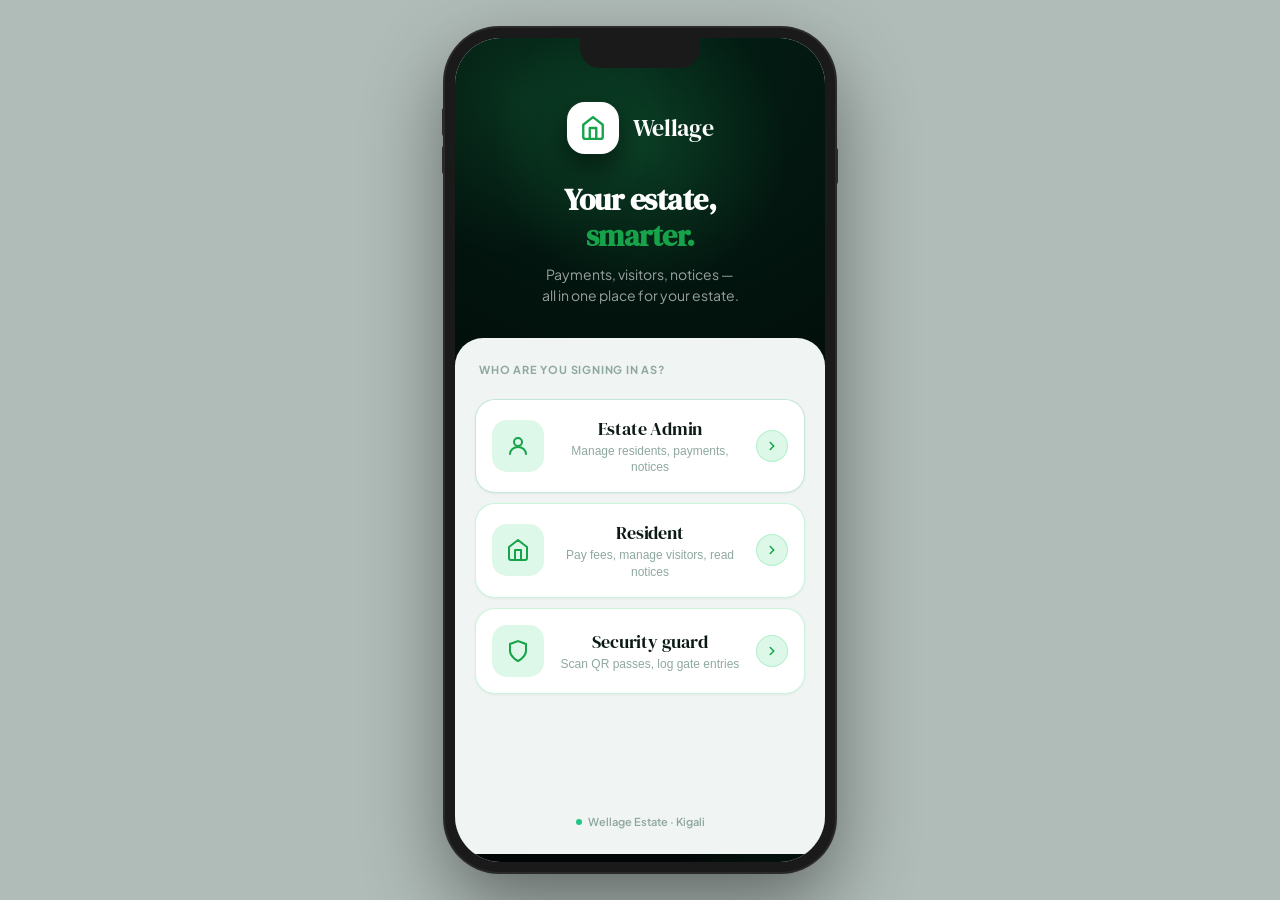
==== commit c6ddd7b0: "add chats" ====
--- a/app/index.html
+++ b/app/index.html
@@ -1,5 +1,5 @@
 <!DOCTYPE html>
-<html lang="en" data-theme="dark">
+<html lang="en" data-theme="light">
 <head>
   <meta charset="UTF-8">
   <meta name="viewport" content="width=device-width, initial-scale=1.0, viewport-fit=cover">
@@ -25,12 +25,7 @@
         <div class="welcome-hero">
           <div class="welcome-hero-logo">
             <div class="welcome-hero-mark">
-              <svg viewBox="0 0 52 52" fill="none" aria-hidden="true">
-                <path d="M8 44L8 26Q8 12 26 12Q44 12 44 26L44 44" stroke="currentColor" stroke-width="3" fill="none" stroke-linecap="round"/>
-                <line x1="8" y1="44" x2="20" y2="44" stroke="currentColor" stroke-width="3" stroke-linecap="round"/>
-                <line x1="32" y1="44" x2="44" y2="44" stroke="currentColor" stroke-width="3" stroke-linecap="round"/>
-                <circle cx="26" cy="11" r="3.5" fill="currentColor"/>
-              </svg>
+              <svg viewBox="0 0 24 24" fill="none" stroke="currentColor" stroke-width="2.2" stroke-linecap="round" stroke-linejoin="round" aria-hidden="true"><path d="M3 9l9-7 9 7v11a2 2 0 0 1-2 2H5a2 2 0 0 1-2-2z"/><polyline points="9 22 9 12 15 12 15 22"/></svg>
             </div>
             <span class="welcome-hero-name">Wellage</span>
           </div>
@@ -114,7 +109,7 @@
             <div class="admin-tbar-row">
               <div class="admin-tbar-logo">
                 <div class="admin-logo-mark">
-                  <svg viewBox="0 0 52 52" fill="none"><path d="M8 44L8 26Q8 12 26 12Q44 12 44 26L44 44" stroke="#22C587" stroke-width="3" fill="none" stroke-linecap="round"/><line x1="8" y1="44" x2="20" y2="44" stroke="#22C587" stroke-width="3" stroke-linecap="round"/><line x1="32" y1="44" x2="44" y2="44" stroke="#22C587" stroke-width="3" stroke-linecap="round"/><circle cx="26" cy="11" r="3.5" fill="#22C587"/></svg>
+                  <svg viewBox="0 0 24 24" fill="none" stroke="currentColor" stroke-width="2.2" stroke-linecap="round" stroke-linejoin="round"><path d="M3 9l9-7 9 7v11a2 2 0 0 1-2 2H5a2 2 0 0 1-2-2z"/><polyline points="9 22 9 12 15 12 15 22"/></svg>
                 </div>
                 <span class="admin-logo-name">Wellage</span>
                 <span class="admin-logo-badge">Admin</span>
@@ -124,7 +119,13 @@
                   <svg viewBox="0 0 24 24" fill="none" stroke="currentColor" stroke-width="2" stroke-linecap="round"><path d="M18 8A6 6 0 0 0 6 8c0 7-3 9-3 9h18s-3-2-3-9"/><path d="M13.73 21a2 2 0 0 1-3.46 0"/></svg>
                   <span class="admin-tact-dot"></span>
                 </button>
-                <button type="button" class="admin-tact" onclick="adminLogout()" aria-label="Sign out"><svg viewBox="0 0 24 24" fill="none" stroke="currentColor" stroke-width="2"><path d="M20 21v-2a4 4 0 0 0-4-4H8a4 4 0 0 0-4 4v2"/><circle cx="12" cy="7" r="4"/></svg></button>
+                <button type="button" class="admin-tact" onclick="adminLogout()" aria-label="Sign out">
+                  <svg viewBox="0 0 24 24" fill="none" stroke="currentColor" stroke-width="2">
+                    <path d="M9 21H5a2 2 0 0 1-2-2V5a2 2 0 0 1 2-2h4"/>
+                    <polyline points="16 17 21 12 16 7"/>
+                    <line x1="21" y1="12" x2="9" y2="12"/>
+                  </svg>
+                </button>
               </div>
             </div>
             <div class="admin-topbar-greeting">
@@ -147,21 +148,43 @@
           <!-- Overview -->
           <div class="admin-screen active" id="admin-screen-overview">
             <div class="admin-overview-scroll">
-              <div class="admin-sec-head">
+              <!-- Emergency Alert Section -->
+              <div class="admin-emergency-wrap" id="adminEmergencyWrap">
+                <!-- Idle: big send button -->
+                <div class="admin-emergency-idle" id="adminEmergencyIdle">
+                  <button type="button" class="admin-emergency-btn" onclick="openEmergencyModal()">
+                    <span class="admin-emergency-btn-ic">
+                      <svg viewBox="0 0 24 24" fill="none" stroke="currentColor" stroke-width="2.5" stroke-linecap="round" stroke-linejoin="round"><path d="M10.29 3.86L1.82 18a2 2 0 0 0 1.71 3h16.94a2 2 0 0 0 1.71-3L13.71 3.86a2 2 0 0 0-3.42 0z"/><line x1="12" y1="9" x2="12" y2="13"/><line x1="12" y1="17" x2="12.01" y2="17"/></svg>
+                    </span>
+                    Send Emergency Alert
+                  </button>
+                </div>
+                <!-- Active: list of live alerts -->
+                <div class="admin-emergency-list hidden" id="adminEmergencyList">
+                  <!-- Cards injected dynamically by updateAdminEmergencyState() -->
+                </div>
+                <!-- Add another alert button (shown alongside active alerts) -->
+                <button type="button" class="admin-emergency-add-btn hidden" id="adminEmergencyAddBtn" onclick="openEmergencyModal()">
+                  <svg viewBox="0 0 24 24" fill="none" stroke="currentColor" stroke-width="2.5" stroke-linecap="round"><line x1="12" y1="5" x2="12" y2="19"/><line x1="5" y1="12" x2="19" y2="12"/></svg>
+                  Log Another Alert
+                </button>
+              </div>
+
+              <div class="admin-sec-head" id="adminAttnSectionHead">
                 <span class="admin-sec-title">Needs your attention</span>
               </div>
               <div class="admin-attn-list">
-                <button type="button" class="admin-attn-card" onclick="adminNav('payments')">
+                <button type="button" id="adminAttnPayments" class="admin-attn-card" onclick="adminNav('payments')">
                   <div class="admin-attn-ic admin-attn-ic-red">
                     <svg viewBox="0 0 24 24" fill="none" stroke="currentColor" stroke-width="2" stroke-linecap="round"><rect x="1" y="4" width="22" height="16" rx="2"/><line x1="1" y1="10" x2="23" y2="10"/></svg>
                   </div>
                   <div class="admin-attn-body">
                     <p class="admin-attn-title">Payments to approve</p>
-                    <p class="admin-attn-meta admin-attn-meta-red"><strong>3 overdue</strong> · 3 pending confirmation</p>
+                    <p class="admin-attn-meta admin-attn-meta-red" id="adminAttnPaymentsMeta"></p>
                   </div>
                   <div class="admin-attn-arrow"><svg viewBox="0 0 24 24" fill="none" stroke="currentColor" stroke-width="2.5" stroke-linecap="round"><polyline points="9 18 15 12 9 6"/></svg></div>
                 </button>
-                <button type="button" class="admin-attn-card" onclick="adminNav('residents')">
+                <button type="button" id="adminAttnResidents" class="admin-attn-card" onclick="adminNav('residents')">
                   <div class="admin-attn-ic admin-attn-ic-amber">
                     <svg viewBox="0 0 24 24" fill="none" stroke="currentColor" stroke-width="2" stroke-linecap="round"><path d="M17 21v-2a4 4 0 0 0-4-4H5a4 4 0 0 0-4 4v2"/><circle cx="9" cy="7" r="4"/><line x1="19" y1="8" x2="19" y2="14"/><line x1="22" y1="11" x2="16" y2="11"/></svg>
                   </div>
@@ -171,13 +194,13 @@
                   </div>
                   <div class="admin-attn-arrow"><svg viewBox="0 0 24 24" fill="none" stroke="currentColor" stroke-width="2.5" stroke-linecap="round"><polyline points="9 18 15 12 9 6"/></svg></div>
                 </button>
-                <button type="button" class="admin-attn-card" onclick="adminNav('visitors')">
+                <button type="button" id="adminAttnVisitors" class="admin-attn-card" onclick="adminNav('visitors')">
                   <div class="admin-attn-ic admin-attn-ic-green">
                     <svg viewBox="0 0 24 24" fill="none" stroke="currentColor" stroke-width="2" stroke-linecap="round"><path d="M17 21v-2a4 4 0 0 0-4-4H5a4 4 0 0 0-4 4v2"/><circle cx="9" cy="7" r="4"/><path d="M23 21v-2a4 4 0 0 0-3-3.87"/><path d="M16 3.13a4 4 0 0 1 0 7.75"/></svg>
                   </div>
                   <div class="admin-attn-body">
                     <p class="admin-attn-title">Active gate visitors</p>
-                    <p class="admin-attn-meta"><strong>14 visitors</strong> checked in today</p>
+                    <p class="admin-attn-meta"><strong id="adminAttnVisitorCount">14 visitors</strong> checked in today</p>
                   </div>
                   <div class="admin-attn-arrow"><svg viewBox="0 0 24 24" fill="none" stroke="currentColor" stroke-width="2.5" stroke-linecap="round"><polyline points="9 18 15 12 9 6"/></svg></div>
                 </button>
@@ -466,10 +489,10 @@
                   <span class="admin-visit-sec-title">ON SITE NOW · 3</span>
                 </div>
                 <div class="admin-visit-onsite-list">
-                  <button type="button" class="admin-visit-card" onclick="adminOpenVisitorSheet('Diane Mukamana','DM','C-02','Kamana Eric','09:17 AM','Still on site','RAB 342 C',true)">
-                    <div class="admin-visit-avatar">DM</div>
+                  <button type="button" class="admin-visit-card" onclick="adminOpenVisitorSheet('Kamana Eric','KE','C-02','+250 788 123 001','09:17 AM','Still on site','RAB 342 C',true)">
+                    <div class="admin-visit-avatar">KE</div>
                     <div class="admin-visit-info">
-                      <p class="admin-visit-name">Diane Mukamana</p>
+                      <p class="admin-visit-name">Kamana Eric</p>
                       <div class="admin-visit-meta">
                         <span class="admin-visit-chip"><svg viewBox="0 0 24 24" fill="none" stroke="currentColor" stroke-width="2" stroke-linecap="round"><path d="M20 21v-2a4 4 0 0 0-4-4H8a4 4 0 0 0-4 4v2"/><circle cx="12" cy="7" r="4"/></svg>C-02</span>
                         <span class="admin-visit-chip">RAB 342 C</span>
@@ -480,10 +503,10 @@
                       <span class="admin-visit-status admin-visit-status-onsite"><span class="admin-visit-dot"></span>On site</span>
                     </div>
                   </button>
-                  <button type="button" class="admin-visit-card" onclick="adminOpenVisitorSheet('Samuel Nzeyimana','SN','A-07','Uwase Claire','08:45 AM','Still on site','RAC 118 B',true)">
-                    <div class="admin-visit-avatar">SN</div>
+                  <button type="button" class="admin-visit-card" onclick="adminOpenVisitorSheet('Uwase Claire','UC','A-07','+250 788 123 002','08:45 AM','Still on site','RAC 118 B',true)">
+                    <div class="admin-visit-avatar">UC</div>
                     <div class="admin-visit-info">
-                      <p class="admin-visit-name">Samuel Nzeyimana</p>
+                      <p class="admin-visit-name">Uwase Claire</p>
                       <div class="admin-visit-meta">
                         <span class="admin-visit-chip"><svg viewBox="0 0 24 24" fill="none" stroke="currentColor" stroke-width="2" stroke-linecap="round"><path d="M20 21v-2a4 4 0 0 0-4-4H8a4 4 0 0 0-4 4v2"/><circle cx="12" cy="7" r="4"/></svg>A-07</span>
                         <span class="admin-visit-chip">RAC 118 B</span>
@@ -494,10 +517,10 @@
                       <span class="admin-visit-status admin-visit-status-onsite"><span class="admin-visit-dot"></span>On site</span>
                     </div>
                   </button>
-                  <button type="button" class="admin-visit-card" onclick="adminOpenVisitorSheet('Patrick Habimana','PH','D-03','Mutoni Alice','07:58 AM','Still on site','RAD 005 A',true)">
-                    <div class="admin-visit-avatar">PH</div>
+                  <button type="button" class="admin-visit-card" onclick="adminOpenVisitorSheet('Mutoni Alice','MA','D-03','+250 788 123 003','07:58 AM','Still on site','RAD 005 A',true)">
+                    <div class="admin-visit-avatar">MA</div>
                     <div class="admin-visit-info">
-                      <p class="admin-visit-name">Patrick Habimana</p>
+                      <p class="admin-visit-name">Mutoni Alice</p>
                       <div class="admin-visit-meta">
                         <span class="admin-visit-chip"><svg viewBox="0 0 24 24" fill="none" stroke="currentColor" stroke-width="2" stroke-linecap="round"><path d="M20 21v-2a4 4 0 0 0-4-4H8a4 4 0 0 0-4 4v2"/><circle cx="12" cy="7" r="4"/></svg>D-03</span>
                         <span class="admin-visit-chip">RAD 005 A</span>
@@ -517,18 +540,18 @@
               <div class="admin-visit-log-wrap">
                 <div class="admin-visit-log-table">
                   <div class="admin-visit-log-grid admin-visit-log-thead">
-                    <span class="admin-visit-log-th">Visitor</span>
                     <span class="admin-visit-log-th">Host</span>
+                    <span class="admin-visit-log-th">Unit</span>
                     <span class="admin-visit-log-th">Check in</span>
                     <span class="admin-visit-log-th">Status</span>
                   </div>
-                  <button type="button" class="admin-visit-log-grid admin-visit-log-row admin-visit-log-onsite" onclick="adminOpenVisitorSheet('Diane Mukamana','DM','C-02','Kamana Eric','09:17 AM','Still on site','RAB 342 C',true)"><span class="admin-visit-log-name">Diane M.</span><span class="admin-visit-log-host">C-02</span><span class="admin-visit-log-time">09:17</span><span class="admin-visit-log-badge admin-visit-log-badge-onsite">On site</span></button>
-                  <button type="button" class="admin-visit-log-grid admin-visit-log-row admin-visit-log-onsite" onclick="adminOpenVisitorSheet('Samuel Nzeyimana','SN','A-07','Uwase Claire','08:45 AM','Still on site','RAC 118 B',true)"><span class="admin-visit-log-name">Samuel N.</span><span class="admin-visit-log-host">A-07</span><span class="admin-visit-log-time">08:45</span><span class="admin-visit-log-badge admin-visit-log-badge-onsite">On site</span></button>
-                  <button type="button" class="admin-visit-log-grid admin-visit-log-row admin-visit-log-onsite" onclick="adminOpenVisitorSheet('Patrick Habimana','PH','D-03','Mutoni Alice','07:58 AM','Still on site','RAD 005 A',true)"><span class="admin-visit-log-name">Patrick H.</span><span class="admin-visit-log-host">D-03</span><span class="admin-visit-log-time">07:58</span><span class="admin-visit-log-badge admin-visit-log-badge-onsite">On site</span></button>
-                  <button type="button" class="admin-visit-log-grid admin-visit-log-row admin-visit-log-left" onclick="adminOpenVisitorSheet('Aline Uwera','AU','B-05','Nkusi Jean','07:30 AM','08:55 AM','RAB 201 D',false)"><span class="admin-visit-log-name">Aline Uwera</span><span class="admin-visit-log-host">B-05</span><span class="admin-visit-log-time">07:30</span><span class="admin-visit-log-badge admin-visit-log-badge-left">Left</span></button>
-                  <button type="button" class="admin-visit-log-grid admin-visit-log-row admin-visit-log-left" onclick="adminOpenVisitorSheet('Jean Ndayisaba','JN','A-02','Habimana P.','07:12 AM','08:20 AM','RAC 077 A',false)"><span class="admin-visit-log-name">Jean Ndayis.</span><span class="admin-visit-log-host">A-02</span><span class="admin-visit-log-time">07:12</span><span class="admin-visit-log-badge admin-visit-log-badge-left">Left</span></button>
-                  <button type="button" class="admin-visit-log-grid admin-visit-log-row admin-visit-log-left" onclick="adminOpenVisitorSheet('Celine Iradukundwa','CI','C-09','Ingabire M.','06:55 AM','07:40 AM','RAD 312 B',false)"><span class="admin-visit-log-name">Celine Iraduk.</span><span class="admin-visit-log-host">C-09</span><span class="admin-visit-log-time">06:55</span><span class="admin-visit-log-badge admin-visit-log-badge-left">Left</span></button>
-                  <button type="button" class="admin-visit-log-grid admin-visit-log-row admin-visit-log-left" onclick="adminOpenVisitorSheet('Eric Bizimana','EB','D-01','Bizimana T.','06:40 AM','07:15 AM','RAB 445 C',false)"><span class="admin-visit-log-name">Eric Bizimana</span><span class="admin-visit-log-host">D-01</span><span class="admin-visit-log-time">06:40</span><span class="admin-visit-log-badge admin-visit-log-badge-left">Left</span></button>
+                  <button type="button" class="admin-visit-log-grid admin-visit-log-row admin-visit-log-onsite" onclick="adminOpenVisitorSheet('Kamana Eric','KE','C-02','+250 788 123 001','09:17 AM','Still on site','RAB 342 C',true)"><span class="admin-visit-log-name">Kamana Eric</span><span class="admin-visit-log-host">C-02</span><span class="admin-visit-log-time">09:17</span><span class="admin-visit-log-badge admin-visit-log-badge-onsite">On site</span></button>
+                  <button type="button" class="admin-visit-log-grid admin-visit-log-row admin-visit-log-onsite" onclick="adminOpenVisitorSheet('Uwase Claire','UC','A-07','+250 788 123 002','08:45 AM','Still on site','RAC 118 B',true)"><span class="admin-visit-log-name">Uwase Claire</span><span class="admin-visit-log-host">A-07</span><span class="admin-visit-log-time">08:45</span><span class="admin-visit-log-badge admin-visit-log-badge-onsite">On site</span></button>
+                  <button type="button" class="admin-visit-log-grid admin-visit-log-row admin-visit-log-onsite" onclick="adminOpenVisitorSheet('Mutoni Alice','MA','D-03','+250 788 123 003','07:58 AM','Still on site','RAD 005 A',true)"><span class="admin-visit-log-name">Mutoni Alice</span><span class="admin-visit-log-host">D-03</span><span class="admin-visit-log-time">07:58</span><span class="admin-visit-log-badge admin-visit-log-badge-onsite">On site</span></button>
+                  <button type="button" class="admin-visit-log-grid admin-visit-log-row admin-visit-log-left" onclick="adminOpenVisitorSheet('Nkusi Jean','NJ','B-05','+250 788 123 004','07:30 AM','08:55 AM','RAB 201 D',false)"><span class="admin-visit-log-name">Nkusi Jean</span><span class="admin-visit-log-host">B-05</span><span class="admin-visit-log-time">07:30</span><span class="admin-visit-log-badge admin-visit-log-badge-left">Left</span></button>
+                  <button type="button" class="admin-visit-log-grid admin-visit-log-row admin-visit-log-left" onclick="adminOpenVisitorSheet('Habimana P.','HP','A-02','+250 788 123 005','07:12 AM','08:20 AM','RAC 077 A',false)"><span class="admin-visit-log-name">Habimana P.</span><span class="admin-visit-log-host">A-02</span><span class="admin-visit-log-time">07:12</span><span class="admin-visit-log-badge admin-visit-log-badge-left">Left</span></button>
+                  <button type="button" class="admin-visit-log-grid admin-visit-log-row admin-visit-log-left" onclick="adminOpenVisitorSheet('Ingabire M.','IM','C-09','+250 788 123 006','06:55 AM','07:40 AM','RAD 312 B',false)"><span class="admin-visit-log-name">Ingabire M.</span><span class="admin-visit-log-host">C-09</span><span class="admin-visit-log-time">06:55</span><span class="admin-visit-log-badge admin-visit-log-badge-left">Left</span></button>
+                  <button type="button" class="admin-visit-log-grid admin-visit-log-row admin-visit-log-left" onclick="adminOpenVisitorSheet('Bizimana T.','BT','D-01','+250 788 123 007','06:40 AM','07:15 AM','RAB 445 C',false)"><span class="admin-visit-log-name">Bizimana T.</span><span class="admin-visit-log-host">D-01</span><span class="admin-visit-log-time">06:40</span><span class="admin-visit-log-badge admin-visit-log-badge-left">Left</span></button>
                 </div>
               </div>
               </div>
@@ -556,7 +579,7 @@
                       </div>
                     </div>
                   </div>
-                  <div class="admin-visitor-detail-row"><span class="admin-visitor-detail-l">Visiting</span><span class="admin-visitor-detail-v" id="adminVisitorSheetHost">—</span></div>
+                  <div class="admin-visitor-detail-row"><span class="admin-visitor-detail-l">Phone</span><span class="admin-visitor-detail-v" id="adminVisitorSheetPhone">—</span></div>
                   <div class="admin-visitor-detail-row"><span class="admin-visitor-detail-l">Unit</span><span class="admin-visitor-detail-v" id="adminVisitorSheetUnit">—</span></div>
                   <div class="admin-visitor-detail-row"><span class="admin-visitor-detail-l">Check-in</span><span class="admin-visitor-detail-v" id="adminVisitorSheetIn">—</span></div>
                   <div class="admin-visitor-detail-row"><span class="admin-visitor-detail-l">Check-out</span><span class="admin-visitor-detail-v" id="adminVisitorSheetOut">—</span></div>
@@ -571,22 +594,163 @@
               </div>
             </div>
           </div>
-          <!-- Notices -->
-          <div class="admin-screen" id="admin-screen-notices">
-            <div class="admin-notice-cards"><div class="admin-notice-card"><span class="admin-notice-tag urgent">Urgent</span><p class="admin-notice-title">Water Maintenance — Friday 7 Mar</p><p class="admin-notice-body">Water supply interrupted 8:00 AM – 2:00 PM. Store water in advance.</p></div><div class="admin-notice-card"><span class="admin-notice-tag general">General</span><p class="admin-notice-title">March Payment Deadline — 10 March</p><p class="admin-notice-body">Monthly fees due by 10 March. Late payments incur 10% penalty.</p></div></div>
+          <!-- Community (Notices + Chat) -->
+          <div class="admin-screen" id="admin-screen-community">
+            <!-- Sub-tab switcher -->
+            <div class="ch-subtab-bar">
+              <button class="ch-subtab active" data-subtab="notices" onclick="openCommunityTab('notices',true)">
+                <svg viewBox="0 0 24 24" fill="none" stroke="currentColor" stroke-width="2" stroke-linecap="round" width="14" height="14"><path d="M14 2H6a2 2 0 0 0-2 2v16a2 2 0 0 0 2 2h12a2 2 0 0 0 2-2V8z"/><polyline points="14 2 14 8 20 8"/></svg>
+                Notices
+              </button>
+              <button class="ch-subtab" data-subtab="chat" onclick="openCommunityTab('chat',true)">
+                <svg viewBox="0 0 24 24" fill="none" stroke="currentColor" stroke-width="2" stroke-linecap="round" width="14" height="14"><path d="M21 15a2 2 0 0 1-2 2H7l-4 4V5a2 2 0 0 1 2-2h14a2 2 0 0 1 2 2z"/></svg>
+                Chat
+                <span class="ch-subtab-dot hidden" id="adminChatSubDot"></span>
+              </button>
+            </div>
+            <!-- Notices panel -->
+            <div class="ch-panel" id="adminCommunityNotices">
+              <div class="admin-notice-cards"><div class="admin-notice-card"><span class="admin-notice-tag urgent">Urgent</span><p class="admin-notice-title">Water Maintenance — Friday 7 Mar</p><p class="admin-notice-body">Water supply interrupted 8:00 AM – 2:00 PM. Store water in advance.</p></div><div class="admin-notice-card"><span class="admin-notice-tag general">General</span><p class="admin-notice-title">March Payment Deadline — 10 March</p><p class="admin-notice-body">Monthly fees due by 10 March. Late payments incur 10% penalty.</p></div></div>
+            </div>
+            <!-- Chat panel -->
+            <div class="ch-panel hidden" id="adminCommunityChat">
+              <div class="ch-list-header">
+                <span class="ch-list-title">Messages</span>
+                <button class="ch-new-group-btn" onclick="openNewGroupModal()">
+                  <svg viewBox="0 0 24 24" fill="none" stroke="currentColor" stroke-width="2.5" stroke-linecap="round" width="13" height="13"><line x1="12" y1="5" x2="12" y2="19"/><line x1="5" y1="12" x2="19" y2="12"/></svg>
+                  New Group
+                </button>
+              </div>
+              <div class="ch-list" id="adminChatList"></div>
+            </div>
           </div>
           <!-- Residents -->
           <div class="admin-screen" id="admin-screen-residents">
             <div class="admin-card" id="adminPendingCard"><div class="admin-card-head"><span class="admin-card-title">Pending approvals</span><span class="admin-card-meta" id="adminAppPendingMeta">0 requests</span></div><div class="admin-card-body"><p class="admin-empty-state" id="adminPendingEmpty">No pending signups.</p><table class="admin-table hidden" id="adminPendingTable"><thead><tr><th>Name</th><th>Unit</th><th>Actions</th></tr></thead><tbody id="adminPendingTbody"></tbody></table></div></div>
             <div class="admin-card"><div class="admin-card-head"><span class="admin-card-title">All Residents</span><span class="admin-card-meta">48 registered</span></div><div class="admin-card-body"><table class="admin-table"><thead><tr><th>Name</th><th>Unit</th><th>Payment</th></tr></thead><tbody><tr><td>Kamana Eric</td><td>B-04</td><td><span class="admin-badge paid">Paid</span></td></tr><tr><td>Uwase Claire</td><td>A-08</td><td><span class="admin-badge pending">Pending</span></td></tr></tbody></table></div></div>
           </div>
+          <!-- Incidents -->
+          <div class="admin-screen" id="admin-screen-incidents">
+            <div class="admin-incidents-scroll">
+              <div class="admin-incidents-topbar">
+                <span class="admin-incidents-heading">Incidents</span>
+                <button type="button" class="admin-incidents-new-btn" onclick="openLogIncidentModal()">
+                  <svg viewBox="0 0 24 24" fill="none" stroke="currentColor" stroke-width="2.5" stroke-linecap="round"><line x1="12" y1="5" x2="12" y2="19"/><line x1="5" y1="12" x2="19" y2="12"/></svg>
+                  Log Incident
+                </button>
+              </div>
+              <div id="adminIncidentList"></div>
+              <div class="admin-incidents-empty hidden" id="adminIncidentsEmpty">
+                <svg viewBox="0 0 24 24" fill="none" stroke="currentColor" stroke-width="1.5" stroke-linecap="round"><path d="M10.29 3.86L1.82 18a2 2 0 0 0 1.71 3h16.94a2 2 0 0 0 1.71-3L13.71 3.86a2 2 0 0 0-3.42 0z"/><line x1="12" y1="9" x2="12" y2="13"/><line x1="12" y1="17" x2="12.01" y2="17"/></svg>
+                <p>No incidents logged yet</p>
+                <span>Use the button above to log an incident</span>
+              </div>
+            </div>
+          </div>
         </main>
+        <!-- Log Incident modal (non-emergency) -->
+        <div class="modal-backdrop hidden" id="logIncidentModalBg" onclick="if(event.target===this)closeLogIncidentModal()">
+          <div class="modal">
+            <div class="modal-head">
+              <span class="modal-title">Log an Incident</span>
+              <button class="modal-close" onclick="closeLogIncidentModal()">&times;</button>
+            </div>
+            <div class="modal-body">
+              <p class="modal-hint">This records an incident for residents to see. It does not send an emergency alert.</p>
+              <div class="field">
+                <label>Incident type</label>
+                <div class="log-incident-type-grid" id="logIncidentTypeGrid">
+                  <button type="button" class="log-incident-type-btn active" data-type="Security Threat" onclick="selectLogIncidentType(this)">🚨 Security</button>
+                  <button type="button" class="log-incident-type-btn" data-type="Fire" onclick="selectLogIncidentType(this)">🔥 Fire</button>
+                  <button type="button" class="log-incident-type-btn" data-type="Accident" onclick="selectLogIncidentType(this)">🚑 Accident</button>
+                  <button type="button" class="log-incident-type-btn" data-type="Other" onclick="selectLogIncidentType(this)">⚠️ Other</button>
+                </div>
+              </div>
+              <div class="field">
+                <label>Description <span class="field-opt">(optional)</span></label>
+                <textarea class="field-textarea" id="logIncidentDesc" placeholder="Briefly describe what happened…" rows="3"></textarea>
+              </div>
+              <div class="field">
+                <label>Status</label>
+                <div class="log-incident-status-row">
+                  <button type="button" class="log-incident-status-btn active" data-status="resolved" id="logIncidentStatusResolved" onclick="selectLogIncidentStatus(this)">✔ Resolved</button>
+                  <button type="button" class="log-incident-status-btn" data-status="active" id="logIncidentStatusActive" onclick="selectLogIncidentStatus(this)">⚡ Ongoing</button>
+                </div>
+              </div>
+              <div class="field">
+                <label>Resolution note <span class="field-opt">(optional)</span></label>
+                <textarea class="field-textarea" id="logIncidentNote" placeholder="How was it handled?" rows="2"></textarea>
+              </div>
+              <button class="btn-full" type="button" onclick="submitLogIncident()">Save Incident</button>
+              <button class="btn-full btn-ghost-full" type="button" onclick="closeLogIncidentModal()">Cancel</button>
+            </div>
+          </div>
+        </div>
+        <!-- Emergency compose sheet -->
+        <div class="emergency-compose-bg" id="emergencyComposeBg" onclick="if(event.target===this)closeEmergencyModal()">
+          <div class="emergency-compose-sheet" onclick="event.stopPropagation()">
+            <div class="emergency-compose-handle"><div class="emergency-compose-bar"></div></div>
+            <div class="emergency-compose-header">
+              <div class="emergency-compose-header-ic">
+                <svg viewBox="0 0 24 24" fill="none" stroke="currentColor" stroke-width="2.5" stroke-linecap="round" stroke-linejoin="round"><path d="M10.29 3.86L1.82 18a2 2 0 0 0 1.71 3h16.94a2 2 0 0 0 1.71-3L13.71 3.86a2 2 0 0 0-3.42 0z"/><line x1="12" y1="9" x2="12" y2="13"/><line x1="12" y1="17" x2="12.01" y2="17"/></svg>
+              </div>
+              <h2 class="emergency-compose-title">Send Emergency Alert</h2>
+              <p class="emergency-compose-sub">Immediately notifies all residents and the security guard.</p>
+            </div>
+            <div class="emergency-compose-body">
+              <p class="emergency-compose-label">Alert type</p>
+              <div class="emergency-type-grid" id="emergencyTypeGrid">
+                <button type="button" class="emergency-type-btn active" data-type="Security Threat" onclick="selectEmergencyType(this)">🚨 Security Threat</button>
+                <button type="button" class="emergency-type-btn" data-type="Fire" onclick="selectEmergencyType(this)">🔥 Fire</button>
+                <button type="button" class="emergency-type-btn" data-type="Accident" onclick="selectEmergencyType(this)">🚑 Accident</button>
+                <button type="button" class="emergency-type-btn" data-type="Other" onclick="selectEmergencyType(this)">⚠️ Other</button>
+              </div>
+              <p class="emergency-compose-label">Details <span class="emergency-compose-label-opt">(optional)</span></p>
+              <textarea class="emergency-compose-textarea" id="emergencyMsgInput" placeholder="e.g. Suspicious person seen near gate B, residents should stay indoors…" rows="3"></textarea>
+            </div>
+            <div class="emergency-compose-footer">
+              <button type="button" class="emergency-send-btn" onclick="sendEmergencyAlert()">
+                <svg viewBox="0 0 24 24" fill="none" stroke="currentColor" stroke-width="2.5" stroke-linecap="round" stroke-linejoin="round"><path d="M10.29 3.86L1.82 18a2 2 0 0 0 1.71 3h16.94a2 2 0 0 0 1.71-3L13.71 3.86a2 2 0 0 0-3.42 0z"/><line x1="12" y1="9" x2="12" y2="13"/><line x1="12" y1="17" x2="12.01" y2="17"/></svg>
+                Send Alert Now
+              </button>
+              <button type="button" class="emergency-cancel-btn" onclick="closeEmergencyModal()">Cancel</button>
+            </div>
+          </div>
+        </div>
+
+        <!-- Resolve alert sheet -->
+        <div class="emergency-resolve-bg hidden" id="emergencyResolveBg" onclick="if(event.target===this)closeResolveSheet()">
+          <div class="emergency-resolve-sheet" onclick="event.stopPropagation()">
+            <div class="emergency-compose-handle"><div class="emergency-compose-bar"></div></div>
+            <div class="emergency-resolve-header">
+              <span class="emergency-resolve-ic">
+                <svg viewBox="0 0 24 24" fill="none" stroke="currentColor" stroke-width="2.5" stroke-linecap="round"><polyline points="20 6 9 17 4 12"/></svg>
+              </span>
+              <div>
+                <h2 class="emergency-resolve-title">Mark as Resolved</h2>
+                <p class="emergency-resolve-sub" id="emergencyResolveSubtitle"></p>
+              </div>
+            </div>
+            <div class="emergency-resolve-body">
+              <p class="emergency-compose-label">Resolution note <span class="emergency-compose-label-opt">(optional — visible to all residents)</span></p>
+              <textarea class="emergency-compose-textarea" id="emergencyResolveNote" placeholder="e.g. Fire extinguished, no injuries. Building is safe to re-enter." rows="3"></textarea>
+            </div>
+            <div class="emergency-compose-footer">
+              <button type="button" class="emergency-resolve-confirm-btn" onclick="confirmResolveAlert()">
+                <svg viewBox="0 0 24 24" fill="none" stroke="currentColor" stroke-width="2.5" stroke-linecap="round"><polyline points="20 6 9 17 4 12"/></svg>
+                Confirm Resolution
+              </button>
+              <button type="button" class="emergency-cancel-btn" onclick="closeResolveSheet()">Cancel</button>
+            </div>
+          </div>
+        </div>
+
         <nav class="admin-bottom-nav" aria-label="Admin navigation">
           <button type="button" class="admin-bottom-nav-item active" data-tab="overview" onclick="adminNav('overview')"><span class="admin-bottom-nav-icon"><svg viewBox="0 0 24 24" fill="none" stroke="currentColor" stroke-width="2" stroke-linecap="round" stroke-linejoin="round"><rect x="3" y="3" width="7" height="7" rx="1"/><rect x="14" y="3" width="7" height="7" rx="1"/><rect x="3" y="14" width="7" height="7" rx="1"/><rect x="14" y="14" width="7" height="7" rx="1"/></svg></span><span class="admin-bottom-nav-label">Overview</span></button>
           <button type="button" class="admin-bottom-nav-item" data-tab="payments" onclick="adminNav('payments')"><span class="admin-bottom-nav-icon"><svg viewBox="0 0 24 24" fill="none" stroke="currentColor" stroke-width="2" stroke-linecap="round"><rect x="1" y="4" width="22" height="16" rx="2"/><line x1="1" y1="10" x2="23" y2="10"/></svg></span><span class="admin-bottom-nav-label">Payments</span></button>
           <button type="button" class="admin-bottom-nav-item" data-tab="visitors" onclick="adminNav('visitors')"><span class="admin-bottom-nav-icon"><svg viewBox="0 0 24 24" fill="none" stroke="currentColor" stroke-width="2" stroke-linecap="round"><path d="M17 21v-2a4 4 0 0 0-4-4H5a4 4 0 0 0-4 4v2"/><circle cx="9" cy="7" r="4"/><path d="M23 21v-2a4 4 0 0 0-3-3.87"/><path d="M16 3.13a4 4 0 0 1 0 7.75"/></svg></span><span class="admin-bottom-nav-label">Visitors</span></button>
-          <button type="button" class="admin-bottom-nav-item" data-tab="notices" onclick="adminNav('notices')"><span class="admin-bottom-nav-icon"><svg viewBox="0 0 24 24" fill="none" stroke="currentColor" stroke-width="2" stroke-linecap="round"><path d="M14 2H6a2 2 0 0 0-2 2v16a2 2 0 0 0 2 2h12a2 2 0 0 0 2-2V8z"/><polyline points="14 2 14 8 20 8"/></svg></span><span class="admin-bottom-nav-label">Notices</span></button>
-          <button type="button" class="admin-bottom-nav-item" data-tab="residents" onclick="adminNav('residents')"><span class="admin-bottom-nav-icon"><svg viewBox="0 0 24 24" fill="none" stroke="currentColor" stroke-width="2" stroke-linecap="round"><path d="M20 21v-2a4 4 0 0 0-4-4H8a4 4 0 0 0-4 4v2"/><circle cx="12" cy="7" r="4"/></svg></span><span class="admin-bottom-nav-label">Residents</span></button>
+          <button type="button" class="admin-bottom-nav-item" data-tab="community" onclick="adminNav('community')"><span class="admin-bottom-nav-icon" style="position:relative"><svg viewBox="0 0 24 24" fill="none" stroke="currentColor" stroke-width="2" stroke-linecap="round"><path d="M21 15a2 2 0 0 1-2 2H7l-4 4V5a2 2 0 0 1 2-2h14a2 2 0 0 1 2 2z"/></svg><span class="ch-nav-dot hidden" id="adminChatDot"></span></span><span class="admin-bottom-nav-label">Community</span></button>
+          <button type="button" class="admin-bottom-nav-item" data-tab="incidents" onclick="adminNav('incidents')"><span class="admin-bottom-nav-icon" style="position:relative"><svg viewBox="0 0 24 24" fill="none" stroke="currentColor" stroke-width="2" stroke-linecap="round" stroke-linejoin="round"><path d="M10.29 3.86L1.82 18a2 2 0 0 0 1.71 3h16.94a2 2 0 0 0 1.71-3L13.71 3.86a2 2 0 0 0-3.42 0z"/><line x1="12" y1="9" x2="12" y2="13"/><line x1="12" y1="17" x2="12.01" y2="17"/></svg><span class="admin-nav-incident-dot hidden" id="adminIncidentDot"></span></span><span class="admin-bottom-nav-label">Incidents</span></button>
         </nav>
         <div class="admin-hind"><div class="admin-hind-bar"></div></div>
       </div>
@@ -601,12 +765,7 @@
           <div class="resident-sidebar-inner">
             <div class="resident-logo">
               <div class="logo-mark sidebar-logo-mark">
-                <svg viewBox="0 0 52 52" fill="none" aria-hidden="true">
-                  <path d="M8 44L8 26Q8 12 26 12Q44 12 44 26L44 44" stroke="currentColor" stroke-width="3" fill="none" stroke-linecap="round"/>
-                  <line x1="8" y1="44" x2="20" y2="44" stroke="currentColor" stroke-width="3" stroke-linecap="round"/>
-                  <line x1="32" y1="44" x2="44" y2="44" stroke="currentColor" stroke-width="3" stroke-linecap="round"/>
-                  <circle cx="26" cy="11" r="3.5" fill="currentColor"/>
-                </svg>
+                <svg viewBox="0 0 24 24" fill="none" stroke="currentColor" stroke-width="2.2" stroke-linecap="round" stroke-linejoin="round" aria-hidden="true"><path d="M3 9l9-7 9 7v11a2 2 0 0 1-2 2H5a2 2 0 0 1-2-2z"/><polyline points="9 22 9 12 15 12 15 22"/></svg>
               </div>
               <span class="logo-name">Wellage</span>
             </div>
@@ -635,12 +794,7 @@
             </button>
             <a href="#" class="resident-topbar-logo" onclick="residentNav('home'); return false;" aria-label="Wellage Home">
               <div class="logo-mark">
-                <svg viewBox="0 0 52 52" fill="none" aria-hidden="true">
-                  <path d="M8 44L8 26Q8 12 26 12Q44 12 44 26L44 44" stroke="currentColor" stroke-width="3" fill="none" stroke-linecap="round"/>
-                  <line x1="8" y1="44" x2="20" y2="44" stroke="currentColor" stroke-width="3" stroke-linecap="round"/>
-                  <line x1="32" y1="44" x2="44" y2="44" stroke="currentColor" stroke-width="3" stroke-linecap="round"/>
-                  <circle cx="26" cy="11" r="3.5" fill="currentColor"/>
-                </svg>
+                <svg viewBox="0 0 24 24" fill="none" stroke="currentColor" stroke-width="2.2" stroke-linecap="round" stroke-linejoin="round" aria-hidden="true"><path d="M3 9l9-7 9 7v11a2 2 0 0 1-2 2H5a2 2 0 0 1-2-2z"/><polyline points="9 22 9 12 15 12 15 22"/></svg>
               </div>
               <span class="logo-name">Wellage</span>
             </a>
@@ -680,16 +834,23 @@
                   </div>
                 </div>
               </div>
+              <button class="resident-icon-btn" onclick="residentNav('profile')" aria-label="My profile">
+                <svg viewBox="0 0 24 24" fill="none" stroke="currentColor" stroke-width="2" stroke-linecap="round"><path d="M20 21v-2a4 4 0 0 0-4-4H8a4 4 0 0 0-4 4v2"/><circle cx="12" cy="7" r="4"/></svg>
+              </button>
               <button class="theme-btn" onclick="toggleTheme()" id="themeBtn" aria-label="Toggle theme">
-                <svg id="themeIcon" viewBox="0 0 24 24" fill="none" stroke="currentColor" stroke-width="2">
-                  <circle cx="12" cy="12" r="5"/><line x1="12" y1="1" x2="12" y2="3"/><line x1="12" y1="21" x2="12" y2="23"/>
-                  <line x1="4.22" y1="4.22" x2="5.64" y2="5.64"/><line x1="18.36" y1="18.36" x2="19.78" y2="19.78"/>
-                  <line x1="1" y1="12" x2="3" y2="12"/><line x1="21" y1="12" x2="23" y2="12"/>
-                  <line x1="4.22" y1="19.78" x2="5.64" y2="18.36"/><line x1="18.36" y1="5.64" x2="19.78" y2="4.22"/>
+                <svg class="theme-icon" viewBox="0 0 24 24" fill="none" stroke="currentColor" stroke-width="2" stroke-linecap="round">
+                  <circle cx="12" cy="12" r="5"/><line x1="12" y1="1" x2="12" y2="3"/><line x1="12" y1="21" x2="12" y2="23"/><line x1="4.22" y1="4.22" x2="5.64" y2="5.64"/><line x1="18.36" y1="18.36" x2="19.78" y2="19.78"/><line x1="1" y1="12" x2="3" y2="12"/><line x1="21" y1="12" x2="23" y2="12"/><line x1="4.22" y1="19.78" x2="5.64" y2="18.36"/><line x1="18.36" y1="5.64" x2="19.78" y2="4.22"/>
                 </svg>
               </button>
             </div>
           </header>
+
+          <!-- Slim emergency strip — shows on non-home screens when alert is active -->
+          <button type="button" class="resident-emergency-strip hidden" id="residentEmergencyStrip" onclick="openEmergencyDetail()">
+            <svg viewBox="0 0 24 24" fill="none" stroke="currentColor" stroke-width="2.5" stroke-linecap="round" stroke-linejoin="round"><path d="M10.29 3.86L1.82 18a2 2 0 0 0 1.71 3h16.94a2 2 0 0 0 1.71-3L13.71 3.86a2 2 0 0 0-3.42 0z"/><line x1="12" y1="9" x2="12" y2="13"/><line x1="12" y1="17" x2="12.01" y2="17"/></svg>
+            <span id="residentEmergencyStripType">Emergency Alert · Security Threat</span>
+            <svg viewBox="0 0 24 24" fill="none" stroke="currentColor" stroke-width="2.5" stroke-linecap="round"><polyline points="9 18 15 12 9 6"/></svg>
+          </button>
 
           <main class="app-main resident-main" id="residentMain">
         <!-- Resident Home (reference layout, our logo) -->
@@ -710,6 +871,9 @@
               </div>
             </div>
 
+            <!-- Emergency alert cards — one per active alert, rendered by updateEmergencyBanners() -->
+            <div id="residentEmergencyList"></div>
+
             <div class="alert-banner danger hidden" id="residentHomePaymentCard">
               <div class="alert-icon">
                 <svg viewBox="0 0 24 24" fill="none" stroke="currentColor" stroke-width="2"><circle cx="12" cy="12" r="10"/><line x1="12" y1="8" x2="12" y2="12"/><line x1="12" y1="16" x2="12.01" y2="16"/></svg>
@@ -731,7 +895,7 @@
                 <div class="quick-icon amber"><svg viewBox="0 0 24 24" fill="none" stroke="currentColor" stroke-width="2"><rect x="3" y="3" width="7" height="7"/><rect x="14" y="3" width="7" height="7"/><rect x="3" y="14" width="7" height="7"/><rect x="14" y="14" width="7" height="7"/></svg></div>
                 <span class="quick-label">Guest QR</span>
               </button>
-              <button type="button" class="quick-card" onclick="residentNav('notices')">
+              <button type="button" class="quick-card" onclick="residentNav('community')">
                 <div class="quick-icon blue"><svg viewBox="0 0 24 24" fill="none" stroke="currentColor" stroke-width="2"><path d="M14 2H6a2 2 0 0 0-2 2v16a2 2 0 0 0 2 2h12a2 2 0 0 0 2-2V8z"/><polyline points="14 2 14 8 20 8"/><line x1="16" y1="13" x2="8" y2="13"/><line x1="16" y1="17" x2="8" y2="17"/></svg></div>
                 <span class="quick-label">Notices</span>
               </button>
@@ -740,7 +904,7 @@
             <div class="card notice-card">
               <div class="notice-card-head">
                 <span class="notice-card-title"><span class="notice-dot"></span>Latest notice</span>
-                <button type="button" class="notice-card-link" onclick="residentNav('notices')">See board <svg viewBox="0 0 24 24" fill="none" stroke="currentColor" stroke-width="2.5"><polyline points="9 18 15 12 9 6"/></svg></button>
+                <button type="button" class="notice-card-link" onclick="residentNav('community')">See board <svg viewBox="0 0 24 24" fill="none" stroke="currentColor" stroke-width="2.5"><polyline points="9 18 15 12 9 6"/></svg></button>
               </div>
               <div class="notice-card-body">
                 <span class="notice-tag maintenance">Maintenance</span>
@@ -755,6 +919,7 @@
                   <div class="glance-meta">
                     <p class="glance-label">Next payment due</p>
                     <p class="glance-value overdue" id="residentNextDueValue">March 2026 — Overdue</p>
+                    <div class="home-due-services" id="residentNextDueServices"></div>
                   </div>
                 </div>
               </div>
@@ -768,6 +933,14 @@
               <div class="home-visitors-list" id="residentHomeVisitorsList">
                 <!-- Filled by JS: up to 5 visitors (name, date, time) -->
               </div>
+            </div>
+
+            <!-- Incident log — resolved alerts with resolution notes -->
+            <div class="incident-log-wrap hidden" id="incidentLogWrap">
+              <div class="home-section-head">
+                <span class="home-section-title">Recent Incidents</span>
+              </div>
+              <div id="incidentLogList"></div>
             </div>
           </div>
         </div>
@@ -779,9 +952,9 @@
               <p class="pay-ph-sub" id="residentPayPhSub">House A-12 · March 2026</p>
               <h1 class="pay-ph-title">My Payments</h1>
             </div>
-            <div class="pay-sc-summary">
+              <div class="pay-sc-summary">
               <div class="pay-sc-inner">
-                <p class="pay-sc-lbl">Total outstanding</p>
+                <p class="pay-sc-lbl">Total due</p>
                 <div class="pay-sc-amt" id="residentPaySummaryAmount"><span>RWF</span>0</div>
                 <div class="pay-sc-badges" id="residentPaySummaryBadges"></div>
               </div>
@@ -789,7 +962,7 @@
             <div class="pay-pnw" id="residentPayNowWrap">
               <button type="button" class="pay-pnb" id="residentPayNowBtn" onclick="openPaymentSheet()">
                 <svg viewBox="0 0 24 24" fill="none" stroke="currentColor" stroke-width="2.5" stroke-linecap="round"><rect x="1" y="4" width="22" height="16" rx="2"/><line x1="1" y1="10" x2="23" y2="10"/></svg>
-                <span id="residentPayNowLabel">Pay all outstanding — RWF 0</span>
+                <span id="residentPayNowLabel">Pay all due — RWF 0</span>
               </button>
             </div>
             <div class="pay-tabs-wrap">
@@ -798,7 +971,7 @@
                 <button type="button" class="pay-tab" data-tab="security" onclick="switchPaymentTab(this)">Security <span class="pay-tbadge hidden" id="payTabBadgeSecurity">0</span></button>
                 <button type="button" class="pay-tab" data-tab="cleaning" onclick="switchPaymentTab(this)">Cleaning</button>
                 <button type="button" class="pay-tab" data-tab="waste" onclick="switchPaymentTab(this)">Waste</button>
-                <button type="button" class="pay-tab" data-tab="pool" onclick="switchPaymentTab(this)">Pool maint.</button>
+                <button type="button" class="pay-tab" data-tab="pool" onclick="switchPaymentTab(this)">Others</button>
               </div>
             </div>
             <div class="pay-plist" id="residentPaymentsList"></div>
@@ -810,9 +983,9 @@
           <div class="pay-bsheet" id="paymentSheet">
             <div id="paymentSheetStep1">
               <div class="pay-sh-handle"><div class="pay-sh-bar"></div></div>
-              <div class="pay-sh-head">
+                <div class="pay-sh-head">
                 <div>
-                  <div class="pay-sh-title">Pay outstanding</div>
+                    <div class="pay-sh-title">Pay amount due</div>
                   <div class="pay-sh-sub" id="paymentSheetSub">House A-12 · March 2026</div>
                 </div>
                 <button type="button" class="pay-sh-cls" onclick="closePaymentSheet()" aria-label="Close"><svg viewBox="0 0 24 24" fill="none" stroke="currentColor" stroke-width="2"><line x1="18" y1="6" x2="6" y2="18"/><line x1="6" y1="6" x2="18" y2="18"/></svg></button>
@@ -912,99 +1085,126 @@
           </div>
         </div>
 
-        <!-- Resident Notices -->
-        <div class="screen" id="resident-notices">
-          <div class="notice-ph">
-            <p class="notice-ph-sub" id="noticePhSub">Your estate · March 2026</p>
-            <h1 class="notice-ph-title">Notices</h1>
-          </div>
-          <div class="notice-tabs-wrap">
-            <div class="notice-tabs" id="noticeTabs">
-              <button type="button" class="notice-tab active" data-filter="all" onclick="switchNoticeTab(this)">All <span class="notice-tbadge" id="noticeBadgeAll">3</span></button>
-              <button type="button" class="notice-tab" data-filter="urgent" onclick="switchNoticeTab(this)">Urgent <span class="notice-tbadge" id="noticeBadgeUrgent">1</span></button>
-              <button type="button" class="notice-tab" data-filter="general" onclick="switchNoticeTab(this)">General</button>
-              <button type="button" class="notice-tab" data-filter="poll" onclick="switchNoticeTab(this)">Polls <span class="notice-tbadge" id="noticeBadgePoll">1</span></button>
-              <button type="button" class="notice-tab" data-filter="maintenance" onclick="switchNoticeTab(this)">Maintenance</button>
-            </div>
-          </div>
-          <div class="notice-nlist" id="residentNoticeList">
-            <p class="notice-list-divider">This week</p>
-
-            <article class="notice-card notice-card-urgent" data-type="urgent" data-maintenance="true" onclick="openNoticeDetail('water')">
-              <div class="notice-urgent-bar"></div>
-              <div class="notice-card-body">
-                <div class="notice-card-tag-row">
-                  <span class="notice-ntag urgent"><svg viewBox="0 0 24 24" fill="none" stroke="currentColor" stroke-width="2.5"><circle cx="12" cy="12" r="10"/><line x1="12" y1="8" x2="12" y2="12"/><line x1="12" y1="16" x2="12.01" y2="16"/></svg>Urgent</span>
-                  <span class="notice-ntag maintenance"><svg viewBox="0 0 24 24" fill="none" stroke="currentColor" stroke-width="2.5"><path d="M14.7 6.3a1 1 0 000 1.4l1.6 1.6a1 1 0 001.4 0l3.77-3.77a6 6 0 01-7.94 7.94l-6.91 6.91a2.12 2.12 0 01-3-3l6.91-6.91a6 6 0 017.94-7.94l-3.76 3.76z"/></svg>Maintenance</span>
-                  <span class="notice-card-date">2 Mar</span>
-                </div>
-                <p class="notice-card-title">Water supply off — Friday 7 March</p>
-                <p class="notice-card-body-text">Supply interrupted 8:00 AM – 2:00 PM. Store water in advance.</p>
-                <span class="notice-time-chip"><svg viewBox="0 0 24 24" fill="none" stroke="currentColor" stroke-width="2"><circle cx="12" cy="12" r="10"/><polyline points="12 6 12 12 16 14"/></svg>Fri 7 Mar · 8:00 AM – 2:00 PM</span>
-              </div>
-            </article>
-
-            <article class="notice-card" data-type="general" onclick="openNoticeDetail('payment')">
-              <div class="notice-card-body">
-                <div class="notice-card-tag-row">
-                  <span class="notice-ntag general"><svg viewBox="0 0 24 24" fill="none" stroke="currentColor" stroke-width="2.5"><rect x="1" y="4" width="22" height="16" rx="2"/><line x1="1" y1="10" x2="23" y2="10"/></svg>Payment</span>
-                  <span class="notice-card-date">1 Mar</span>
-                </div>
-                <p class="notice-card-title">March fees due 10 March</p>
-                <p class="notice-card-body-text">Monthly fees due by 10 March. Late payments incur a 10% penalty.</p>
-              </div>
-            </article>
-
-            <!-- <p class="notice-list-divider">Active poll</p> -->
-            <article class="notice-card notice-card-poll" data-type="poll" id="noticePollCard">
-              <div class="notice-card-body" style="padding-bottom:10px">
-                <div class="notice-card-tag-row">
-                  <span class="notice-ntag poll"><svg viewBox="0 0 24 24" fill="none" stroke="currentColor" stroke-width="2.5"><polyline points="22 12 18 12 15 21 9 3 6 12 2 12"/></svg>Poll</span>
-                  <span class="notice-card-date">28 Feb</span>
-                </div>
-                <p class="notice-card-title">Extend gate hours to midnight?</p>
-                <p class="notice-card-body-text">Should the main gate stay open until midnight on weekends?</p>
-              </div>
-              <div class="notice-poll-options">
-                <div class="notice-poll-opt" id="noticePollOptYes" onclick="noticeVote('yes')">
-                  <div class="notice-poll-opt-bar" id="noticePollBarYes" style="width:62%"></div>
-                  <div class="notice-poll-opt-inner">
-                    <div style="display:flex;align-items:center">
-                      <div class="notice-poll-check" id="noticePollChkYes"><svg viewBox="0 0 24 24" fill="none" stroke="currentColor" stroke-width="3"><polyline points="20 6 9 17 4 12"/></svg></div>
-                      <span class="notice-poll-opt-label">Yes, extend to midnight</span>
-                    </div>
-                    <span class="notice-poll-pct" id="noticePollPctYes">62%</span>
-                  </div>
-                </div>
-                <div class="notice-poll-opt" id="noticePollOptNo" onclick="noticeVote('no')">
-                  <div class="notice-poll-opt-bar" id="noticePollBarNo" style="width:38%"></div>
-                  <div class="notice-poll-opt-inner">
-                    <div style="display:flex;align-items:center">
-                      <div class="notice-poll-check" id="noticePollChkNo"><svg viewBox="0 0 24 24" fill="none" stroke="currentColor" stroke-width="3"><polyline points="20 6 9 17 4 12"/></svg></div>
-                      <span class="notice-poll-opt-label">No, keep current hours</span>
-                    </div>
-                    <span class="notice-poll-pct" id="noticePollPctNo">38%</span>
-                  </div>
-                </div>
-              </div>
-              <div class="notice-poll-footer">
-                <span class="notice-poll-votes" id="noticePollCount">24 votes · you haven't voted</span>
-                <span class="notice-poll-deadline"><svg viewBox="0 0 24 24" fill="none" stroke="currentColor" stroke-width="2"><circle cx="12" cy="12" r="10"/><polyline points="12 6 12 12 16 14"/></svg>Closes 10 Mar</span>
-              </div>
-            </article>
-          </div>
-        </div>
-
-        <!-- Notice detail bottom sheet -->
-        <div class="notice-detail-sheet-bg" id="noticeDetailSheetBg" onclick="if(event.target===this)closeNoticeDetail()">
-          <div class="notice-detail-sheet">
-            <div class="notice-detail-sheet-handle"><div class="notice-detail-sheet-bar"></div></div>
-            <div class="notice-detail-sheet-body">
-              <div class="notice-detail-tag-row" id="noticeDetailTags"></div>
-              <p class="notice-detail-title" id="noticeDetailTitle"></p>
-              <p class="notice-detail-date" id="noticeDetailDate"></p>
-              <div class="notice-detail-content" id="noticeDetailContent"></div>
-              <button type="button" class="notice-detail-dismiss" onclick="closeNoticeDetail()">Got it</button>
+        <!-- Resident Community (Notices + Chat) -->
+        <div class="screen ch-community-screen" id="resident-community">
+          <!-- Sub-tab switcher -->
+          <div class="ch-subtab-bar">
+            <button class="ch-subtab active" data-subtab="notices" onclick="openCommunityTab('notices',false)">
+              <svg viewBox="0 0 24 24" fill="none" stroke="currentColor" stroke-width="2" stroke-linecap="round" width="14" height="14"><path d="M14 2H6a2 2 0 0 0-2 2v16a2 2 0 0 0 2 2h12a2 2 0 0 0 2-2V8z"/><polyline points="14 2 14 8 20 8"/></svg>
+              Notices
+            </button>
+            <button class="ch-subtab" data-subtab="chat" onclick="openCommunityTab('chat',false)">
+              <svg viewBox="0 0 24 24" fill="none" stroke="currentColor" stroke-width="2" stroke-linecap="round" width="14" height="14"><path d="M21 15a2 2 0 0 1-2 2H7l-4 4V5a2 2 0 0 1 2-2h14a2 2 0 0 1 2 2z"/></svg>
+              Chat
+              <span class="ch-subtab-dot hidden" id="residentChatSubDot"></span>
+            </button>
+          </div>
+
+          <!-- Notices panel -->
+          <div class="ch-panel rn-screen" id="residentCommunityNotices">
+            <div class="rn-header">
+              <div class="rn-header-top">
+                <div>
+                  <h1 class="rn-title">Notices</h1>
+                  <p class="rn-sub" id="noticePhSub">Community announcements</p>
+                </div>
+              </div>
+              <div class="rn-filter-row" id="rnFilterRow">
+                <button type="button" class="rn-chip active" data-filter="" onclick="switchNoticeFilter(this)">All</button>
+                <button type="button" class="rn-chip" data-filter="urgent" onclick="switchNoticeFilter(this)"><span class="rn-chip-dot rn-dot-urgent"></span>Urgent</button>
+                <button type="button" class="rn-chip" data-filter="general" onclick="switchNoticeFilter(this)"><span class="rn-chip-dot rn-dot-general"></span>General</button>
+                <button type="button" class="rn-chip" data-filter="poll" onclick="switchNoticeFilter(this)"><span class="rn-chip-dot rn-dot-poll"></span>Poll</button>
+                <button type="button" class="rn-chip" data-filter="info" onclick="switchNoticeFilter(this)"><span class="rn-chip-dot rn-dot-info"></span>Info</button>
+              </div>
+            </div>
+            <div class="rn-scroll" id="residentNoticeList"></div>
+          </div>
+
+          <!-- Chat panel -->
+          <div class="ch-panel hidden" id="residentCommunityChat">
+            <div class="ch-list-header">
+              <span class="ch-list-title">Messages</span>
+            </div>
+            <div class="ch-list" id="residentChatList"></div>
+          </div>
+        </div>
+
+        <!-- Notice detail bottom sheet (redesigned) -->
+        <div class="rn-overlay hidden" id="noticeDetailSheetBg" onclick="if(event.target===this)closeNoticeDetail()">
+          <div class="rn-sheet" id="noticeDetailSheet">
+            <div class="rn-sheet-handle-wrap"><div class="rn-sheet-handle"></div></div>
+            <div class="rn-sheet-head">
+              <div class="rn-sheet-tag-row">
+                <span class="rn-ntag" id="rnSheetTag"></span>
+                <span class="rn-pin-badge hidden" id="rnSheetPin">
+                  <svg viewBox="0 0 24 24" fill="none" stroke="currentColor" stroke-width="2.5" stroke-linecap="round"><line x1="12" y1="17" x2="12" y2="22"/><path d="M5 17h14v-1.76a2 2 0 0 0-1.11-1.79l-1.78-.9A2 2 0 0 1 15 10.76V6h1a2 2 0 0 0 0-4H8a2 2 0 0 0 0 4h1v4.76a2 2 0 0 1-1.11 1.79l-1.78.9A2 2 0 0 0 5 15.24V17z"/></svg>
+                  Pinned
+                </span>
+              </div>
+              <h2 class="rn-sheet-title" id="rnSheetTitle"></h2>
+              <div class="rn-sheet-meta">
+                <span class="rn-sheet-date">
+                  <svg viewBox="0 0 24 24" fill="none" stroke="currentColor" stroke-width="2" stroke-linecap="round"><circle cx="12" cy="12" r="10"/><polyline points="12 6 12 12 16 14"/></svg>
+                  <span id="rnSheetDate"></span>
+                </span>
+                <span class="rn-sheet-aud">
+                  <svg viewBox="0 0 24 24" fill="none" stroke="currentColor" stroke-width="2" stroke-linecap="round"><path d="M17 21v-2a4 4 0 0 0-4-4H5a4 4 0 0 0-4 4v2"/><circle cx="9" cy="7" r="4"/><path d="M23 21v-2a4 4 0 0 0-3-3.87"/><path d="M16 3.13a4 4 0 0 1 0 7.75"/></svg>
+                  <span id="rnSheetAud"></span>
+                </span>
+              </div>
+            </div>
+            <div class="rn-sheet-body">
+              <p class="rn-sheet-text" id="rnSheetText"></p>
+              <div id="rnSheetPoll"></div>
+            </div>
+            <div class="rn-sheet-footer">
+              <button type="button" class="rn-sheet-close" onclick="closeNoticeDetail()">Close</button>
+            </div>
+          </div>
+        </div>
+
+        <!-- ═══ CHAT THREAD OVERLAY (shared: resident + admin) ═══ -->
+        <div class="ch-thread-overlay hidden" id="chatThreadOverlay">
+          <div class="ch-thread-header">
+            <button class="ch-back-btn" onclick="closeChatThread()">
+              <svg viewBox="0 0 24 24" fill="none" stroke="currentColor" stroke-width="2.5" stroke-linecap="round" width="20" height="20"><polyline points="15 18 9 12 15 6"/></svg>
+            </button>
+            <div class="ch-thread-info">
+              <div class="ch-thread-avatar" id="chatThreadAvatar"></div>
+              <div>
+                <p class="ch-thread-name" id="chatThreadName"></p>
+                <p class="ch-thread-sub" id="chatThreadSub"></p>
+              </div>
+            </div>
+          </div>
+          <div class="ch-messages" id="chatMessages"></div>
+          <div class="ch-input-bar">
+            <textarea class="ch-input" id="chatInput" placeholder="Type a message…" rows="1" onkeydown="if(event.key==='Enter'&&!event.shiftKey){event.preventDefault();sendChatMessage()}"></textarea>
+            <button class="ch-send-btn" onclick="sendChatMessage()">
+              <svg viewBox="0 0 24 24" fill="none" stroke="currentColor" stroke-width="2.5" stroke-linecap="round" width="18" height="18"><line x1="22" y1="2" x2="11" y2="13"/><polygon points="22 2 15 22 11 13 2 9 22 2"/></svg>
+            </button>
+          </div>
+        </div>
+
+        <!-- ═══ NEW GROUP MODAL (admin only) ═══ -->
+        <div class="modal-backdrop hidden" id="newGroupModalBg" onclick="if(event.target===this)closeNewGroupModal()">
+          <div class="modal">
+            <div class="modal-head">
+              <span class="modal-title">New Group</span>
+              <button class="modal-close" onclick="closeNewGroupModal()">&times;</button>
+            </div>
+            <div class="modal-body">
+              <p class="modal-hint">Create a group chat visible to all residents.</p>
+              <div class="field">
+                <label class="field-label">Group name</label>
+                <input class="field-input" type="text" id="newGroupName" placeholder="e.g. Block A Residents, Committee…"/>
+              </div>
+              <div class="field">
+                <label class="field-label">Description <span style="font-weight:400;opacity:.5;font-size:11px">(optional)</span></label>
+                <input class="field-input" type="text" id="newGroupDesc" placeholder="What's this group for?"/>
+              </div>
+              <button class="btn-full" onclick="submitNewGroup()">Create Group</button>
+              <button class="btn-full btn-ghost-full" onclick="closeNewGroupModal()">Cancel</button>
             </div>
           </div>
         </div>
@@ -1139,7 +1339,7 @@
         </div>
 
         <!-- Sign out bottom sheet (resident profile) -->
-        <div class="signout-sheet-bg" id="signoutSheetBg" onclick="if(event.target===this)closeSignoutSheet()">
+        <div class="signout-sheet-bg hidden" id="signoutSheetBg" onclick="if(event.target===this)closeSignoutSheet()">
           <div class="signout-sheet">
             <div class="signout-sheet-handle"><div class="signout-sheet-bar"></div></div>
             <div class="signout-sheet-body">
@@ -1159,7 +1359,7 @@
         </div>
 
         <!-- Invite guest bottom sheet (My Visitors) -->
-        <div class="resident-invite-sheet-bg" id="residentInviteSheetBg" onclick="if(event.target===this)closeInviteSheet()">
+        <div class="resident-invite-sheet-bg hidden" id="residentInviteSheetBg" onclick="if(event.target===this)closeInviteSheet()">
           <div class="resident-invite-sheet">
             <div class="resident-invite-sheet-handle"><div class="resident-invite-sheet-bar"></div></div>
             <div class="resident-invite-sheet-head">
@@ -1196,6 +1396,107 @@
                 Send guest pass
               </button>
             </div>
+          </div>
+        </div>
+        <!-- Resident Incidents -->
+        <div class="screen ri-screen" id="resident-incidents">
+          <!-- Header -->
+          <div class="ri-header">
+            <div class="ri-header-top">
+              <div>
+                <h1 class="ri-title">Incidents</h1>
+                <p class="ri-sub">Safety &amp; estate alerts</p>
+              </div>
+              <button class="ri-hdr-btn" aria-label="Notifications">
+                <svg viewBox="0 0 24 24" fill="none" stroke="currentColor" stroke-width="2" stroke-linecap="round"><path d="M18 8A6 6 0 0 0 6 8c0 7-3 9-3 9h18s-3-2-3-9"/><path d="M13.73 21a2 2 0 0 1-3.46 0"/></svg>
+              </button>
+            </div>
+            <div class="ri-filter-row" id="riFilterRow">
+              <button class="ri-chip active" data-filter="" onclick="setResidentIncidentFilter(this)">All</button>
+              <button class="ri-chip" data-filter="active" onclick="setResidentIncidentFilter(this)"><span class="ri-chip-dot ri-dot-active"></span>Active</button>
+              <button class="ri-chip" data-filter="Fire" onclick="setResidentIncidentFilter(this)"><span class="ri-chip-dot ri-dot-fire"></span>Fire</button>
+              <button class="ri-chip" data-filter="Security Threat" onclick="setResidentIncidentFilter(this)"><span class="ri-chip-dot ri-dot-security"></span>Security</button>
+              <button class="ri-chip" data-filter="Accident" onclick="setResidentIncidentFilter(this)"><span class="ri-chip-dot ri-dot-medical"></span>Medical</button>
+              <button class="ri-chip" data-filter="resolved" onclick="setResidentIncidentFilter(this)"><span class="ri-chip-dot ri-dot-resolved"></span>Resolved</button>
+            </div>
+          </div>
+          <!-- Scrollable list -->
+          <div class="ri-scroll" id="residentIncidentList"></div>
+        </div>
+
+        <!-- Resident Incident Detail Sheet -->
+        <div class="ri-overlay hidden" id="riDetailOverlay" onclick="closeResidentIncidentSheet()"></div>
+        <div class="ri-sheet hidden" id="riDetailSheet">
+          <div class="ri-sheet-handle-wrap"><div class="ri-sheet-handle"></div></div>
+          <div class="ri-sheet-head">
+            <div class="ri-sheet-status-row">
+              <span class="ri-status-tag" id="riSheetTag">ACTIVE</span>
+              <span class="ri-sheet-sub" id="riSheetSub"></span>
+            </div>
+            <h2 class="ri-sheet-title" id="riSheetTitle"></h2>
+            <div class="ri-sheet-meta" id="riSheetMeta"></div>
+          </div>
+          <div class="ri-sheet-body">
+            <p class="ri-sheet-text" id="riSheetText"></p>
+            <div class="ri-detail-block" id="riSheetDetails"></div>
+            <p class="ri-tl-lbl">Timeline</p>
+            <div class="ri-timeline" id="riSheetTimeline"></div>
+          </div>
+          <div class="ri-sheet-footer" id="riSheetFooter"></div>
+        </div>
+
+        <!-- Resident Report Sheet -->
+        <div class="ri-report-overlay hidden" id="riReportOverlay" onclick="closeResidentReportSheet()"></div>
+        <div class="ri-report-sheet hidden" id="riReportSheet">
+          <div class="ri-sheet-handle-wrap"><div class="ri-sheet-handle"></div></div>
+          <div class="ri-sheet-head">
+            <div style="display:flex;align-items:center;justify-content:space-between">
+              <div>
+                <h2 class="ri-sheet-title" style="font-size:20px">Report Incident</h2>
+                <p style="font-size:12px;color:var(--text-muted);margin-top:3px">Alert security &amp; management</p>
+              </div>
+              <button onclick="closeResidentReportSheet()" style="width:30px;height:30px;border-radius:50%;background:var(--bg,#f5f6f8);border:1px solid var(--border,#e5e7eb);display:flex;align-items:center;justify-content:center;flex-shrink:0">
+                <svg viewBox="0 0 24 24" fill="none" stroke="currentColor" stroke-width="2.5" stroke-linecap="round" width="14" height="14"><line x1="18" y1="6" x2="6" y2="18"/><line x1="6" y1="6" x2="18" y2="18"/></svg>
+              </button>
+            </div>
+          </div>
+          <div class="ri-sheet-body">
+            <div class="ri-field-group">
+              <label class="ri-field-lbl">Incident type</label>
+              <div class="ri-type-grid" id="riReportTypeGrid">
+                <div class="ri-type-opt ri-type-sel" data-type="Fire" onclick="selectResidentReportType(this)">
+                  <div class="ri-type-ic" style="background:#FFF7ED"><svg viewBox="0 0 24 24" fill="none" stroke="#F97316" stroke-width="2" stroke-linecap="round" width="16" height="16"><path d="M8.5 14.5A2.5 2.5 0 0 0 11 12c0-1.38-.5-2-1-3-1.072-2.143-.224-4.054 2-6 .5 2.5 2 4.9 4 6.5 2 1.6 3 3.5 3 5.5a7 7 0 1 1-14 0c0-1.153.433-2.294 1-3a2.5 2.5 0 0 0 2.5 2.5z"/></svg></div>
+                  <span class="ri-type-lbl">Fire</span>
+                </div>
+                <div class="ri-type-opt" data-type="Security Threat" onclick="selectResidentReportType(this)">
+                  <div class="ri-type-ic" style="background:#FEF2F2"><svg viewBox="0 0 24 24" fill="none" stroke="#DC2626" stroke-width="2" stroke-linecap="round" width="16" height="16"><rect x="3" y="11" width="18" height="11" rx="2"/><path d="M7 11V7a5 5 0 0 1 10 0v4"/></svg></div>
+                  <span class="ri-type-lbl">Security</span>
+                </div>
+                <div class="ri-type-opt" data-type="Accident" onclick="selectResidentReportType(this)">
+                  <div class="ri-type-ic" style="background:#F5F3FF"><svg viewBox="0 0 24 24" fill="none" stroke="#7C3AED" stroke-width="2" stroke-linecap="round" width="16" height="16"><path d="M22 12h-4l-3 9L9 3l-3 9H2"/></svg></div>
+                  <span class="ri-type-lbl">Medical</span>
+                </div>
+                <div class="ri-type-opt" data-type="Other" onclick="selectResidentReportType(this)">
+                  <div class="ri-type-ic" style="background:var(--bg,#f5f6f8)"><svg viewBox="0 0 24 24" fill="none" stroke="var(--text-muted,#9ca3af)" stroke-width="2" stroke-linecap="round" width="16" height="16"><circle cx="12" cy="12" r="10"/><line x1="12" y1="8" x2="12" y2="12"/><line x1="12" y1="16" x2="12.01" y2="16"/></svg></div>
+                  <span class="ri-type-lbl">Other</span>
+                </div>
+              </div>
+            </div>
+            <div class="ri-field-group">
+              <label class="ri-field-lbl">Location</label>
+              <input class="ri-field-inp" type="text" placeholder="e.g. Block B, near entrance" id="riReportLoc"/>
+            </div>
+            <div class="ri-field-group">
+              <label class="ri-field-lbl">Description</label>
+              <textarea class="ri-field-inp" rows="3" placeholder="Briefly describe what you see…" id="riReportDesc"></textarea>
+            </div>
+          </div>
+          <div class="ri-sheet-footer">
+            <button class="ri-sheet-btn ri-btn-ghost" onclick="closeResidentReportSheet()">Cancel</button>
+            <button class="ri-sheet-btn ri-btn-danger" onclick="submitResidentReport()">
+              <svg viewBox="0 0 24 24" fill="none" stroke="currentColor" stroke-width="2.5" stroke-linecap="round" width="15" height="15"><path d="M22 2L11 13"/><path d="M22 2L15 22 11 13 2 9l20-7z"/></svg>
+              Send Alert
+            </button>
           </div>
         </div>
           </main>
@@ -1214,13 +1515,13 @@
               <span class="resident-bottom-nav-icon"><svg viewBox="0 0 24 24" fill="none" stroke="currentColor" stroke-width="2"><path d="M17 21v-2a4 4 0 0 0-4-4H5a4 4 0 0 0-4 4v2"/><circle cx="9" cy="7" r="4"/><path d="M23 21v-2a4 4 0 0 0-3-3.87"/><path d="M16 3.13a4 4 0 0 1 0 7.75"/></svg></span>
               <span class="resident-bottom-nav-label">My Visitors</span>
             </button>
-            <button type="button" class="resident-bottom-nav-item" onclick="residentNav('notices')" data-tab="notices">
-              <span class="resident-bottom-nav-icon"><svg viewBox="0 0 24 24" fill="none" stroke="currentColor" stroke-width="2"><path d="M14 2H6a2 2 0 0 0-2 2v16a2 2 0 0 0 2 2h12a2 2 0 0 0 2-2V8z"/><polyline points="14 2 14 8 20 8"/><line x1="16" y1="13" x2="8" y2="13"/><line x1="16" y1="17" x2="8" y2="17"/></svg></span>
-              <span class="resident-bottom-nav-label">Notices</span>
+            <button type="button" class="resident-bottom-nav-item" onclick="residentNav('community')" data-tab="community">
+              <span class="resident-bottom-nav-icon" style="position:relative"><svg viewBox="0 0 24 24" fill="none" stroke="currentColor" stroke-width="2" stroke-linecap="round"><path d="M21 15a2 2 0 0 1-2 2H7l-4 4V5a2 2 0 0 1 2-2h14a2 2 0 0 1 2 2z"/></svg><span class="ch-nav-dot hidden" id="residentChatDot"></span></span>
+              <span class="resident-bottom-nav-label">Community</span>
             </button>
-            <button type="button" class="resident-bottom-nav-item" onclick="residentNav('profile')" data-tab="profile">
-              <span class="resident-bottom-nav-icon"><svg viewBox="0 0 24 24" fill="none" stroke="currentColor" stroke-width="2"><path d="M20 21v-2a4 4 0 0 0-4-4H8a4 4 0 0 0-4 4v2"/><circle cx="12" cy="7" r="4"/></svg></span>
-              <span class="resident-bottom-nav-label">Profile</span>
+            <button type="button" class="resident-bottom-nav-item" onclick="residentNav('incidents')" data-tab="incidents">
+              <span class="resident-bottom-nav-icon" style="position:relative"><svg viewBox="0 0 24 24" fill="none" stroke="currentColor" stroke-width="2" stroke-linecap="round" stroke-linejoin="round"><path d="M10.29 3.86L1.82 18a2 2 0 0 0 1.71 3h16.94a2 2 0 0 0 1.71-3L13.71 3.86a2 2 0 0 0-3.42 0z"/><line x1="12" y1="9" x2="12" y2="13"/><line x1="12" y1="17" x2="12.01" y2="17"/></svg><span class="resident-incident-dot hidden" id="residentIncidentDot"></span></span>
+              <span class="resident-bottom-nav-label">Incidents</span>
             </button>
           </nav>
         </div>
@@ -1229,55 +1530,103 @@
       <div class="resident-sidebar-backdrop hidden" id="residentSidebarBackdrop" onclick="toggleResidentSidebar()" aria-hidden="true"></div>
     </section>
 
+    <!-- Emergency detail sheet (used by both resident and security) -->
+    <div class="emergency-detail-bg hidden" id="emergencyDetailBg" onclick="if(event.target===this)closeEmergencyDetail()">
+      <div class="emergency-detail-sheet">
+        <div class="emergency-detail-handle"><div class="emergency-detail-bar"></div></div>
+        <div class="emergency-detail-header">
+          <div class="emergency-detail-header-ic">
+            <svg viewBox="0 0 24 24" fill="none" stroke="currentColor" stroke-width="2.5" stroke-linecap="round" stroke-linejoin="round"><path d="M10.29 3.86L1.82 18a2 2 0 0 0 1.71 3h16.94a2 2 0 0 0 1.71-3L13.71 3.86a2 2 0 0 0-3.42 0z"/><line x1="12" y1="9" x2="12" y2="13"/><line x1="12" y1="17" x2="12.01" y2="17"/></svg>
+          </div>
+          <div>
+            <p class="emergency-detail-label">EMERGENCY ALERT</p>
+            <p class="emergency-detail-type" id="emergencyDetailType">Security Threat</p>
+          </div>
+        </div>
+        <div class="emergency-detail-body">
+          <p class="emergency-detail-msg" id="emergencyDetailMsg"></p>
+          <div class="emergency-detail-meta-row">
+            <span class="emergency-detail-pulse"></span>
+            <span class="emergency-detail-meta" id="emergencyDetailMeta">Alert is active</span>
+          </div>
+          <div class="emergency-detail-instructions">
+            <p class="emergency-detail-instr-title">What to do</p>
+            <ul class="emergency-detail-instr-list" id="emergencyDetailInstr"></ul>
+          </div>
+        </div>
+        <button type="button" class="emergency-detail-close-btn" onclick="closeEmergencyDetail()">Got it</button>
+      </div>
+    </div>
+
     <!-- ═══ SECURITY FLOW (Visitor Log) ═══ -->
     <section class="view" id="view-security">
-      <header class="app-header">
-        <button class="back-btn" onclick="showView('welcome')" aria-label="Back">
-          <svg viewBox="0 0 24 24" fill="none" stroke="currentColor" stroke-width="2"><polyline points="15 18 9 12 15 6"/></svg>
-        </button>
-        <h1 class="app-title">Visitor Log</h1>
+      <div class="security-sbar">
+        <span class="security-sbar-time">9:41</span>
+        <div class="security-sbar-icons">
+          <svg viewBox="0 0 24 24" fill="currentColor"><rect x="2" y="16" width="3" height="6" rx="1"/><rect x="7" y="12" width="3" height="10" rx="1"/><rect x="12" y="8" width="3" height="14" rx="1"/><rect x="17" y="4" width="3" height="18" rx="1" opacity=".3"/></svg>
+          <svg viewBox="0 0 24 24" fill="none" stroke="currentColor" stroke-width="2" stroke-linecap="round"><path d="M5 12.55a11 11 0 0 1 14.08 0"/><path d="M1.42 9a16 16 0 0 1 21.16 0"/><path d="M8.53 16.11a6 6 0 0 1 6.95 0"/><circle cx="12" cy="20" r="1" fill="currentColor"/></svg>
+          <svg viewBox="0 0 24 24" fill="currentColor"><rect x="1" y="7" width="18" height="10" rx="2" fill="none" stroke="currentColor" stroke-width="1.5"/><rect x="3" y="9" width="13" height="6" rx="1"/><path d="M20 10v4a1.5 1.5 0 0 0 0-4z"/></svg>
+        </div>
+      </div>
+      <header class="security-app-header">
+        <div class="security-header-left">
+          <div class="security-logo-ic">
+            <svg viewBox="0 0 24 24" fill="none" stroke="currentColor" stroke-width="2.2" stroke-linecap="round" stroke-linejoin="round"><path d="M3 9l9-7 9 7v11a2 2 0 0 1-2 2H5a2 2 0 0 1-2-2z"/><polyline points="9 22 9 12 15 12 15 22"/></svg>
+          </div>
+          <span class="security-logo-name">Wellage</span>
+        </div>
+        <div class="security-header-right">
+          <button type="button" class="security-header-btn" onclick="toggleTheme()" aria-label="Toggle theme">
+            <svg class="theme-icon" viewBox="0 0 24 24" fill="none" stroke="currentColor" stroke-width="2" stroke-linecap="round">
+              <circle cx="12" cy="12" r="5"/><line x1="12" y1="1" x2="12" y2="3"/><line x1="12" y1="21" x2="12" y2="23"/><line x1="4.22" y1="4.22" x2="5.64" y2="5.64"/><line x1="18.36" y1="18.36" x2="19.78" y2="19.78"/><line x1="1" y1="12" x2="3" y2="12"/><line x1="21" y1="12" x2="23" y2="12"/><line x1="4.22" y1="19.78" x2="5.64" y2="18.36"/><line x1="18.36" y1="5.64" x2="19.78" y2="4.22"/>
+            </svg>
+          </button>
+          <button type="button" class="security-header-btn" onclick="showView('welcome')" aria-label="Sign out">
+            <svg viewBox="0 0 24 24" fill="none" stroke="currentColor" stroke-width="2" stroke-linecap="round"><path d="M9 21H5a2 2 0 0 1-2-2V5a2 2 0 0 1 2-2h4"/><polyline points="16 17 21 12 16 7"/><line x1="21" y1="12" x2="9" y2="12"/></svg>
+          </button>
+        </div>
       </header>
 
-      <main class="app-main security-main" id="securityMain">
-        <div class="card security-guard-banner">
-          <strong>Guard mode active</strong> — Scan guests into the estate.
-        </div>
-
-        <div class="security-stats">
-          <div class="security-stat">
-            <div class="security-stat-label">Visitors today</div>
-            <div class="security-stat-value" id="securityVisitorsToday">0</div>
-          </div>
-          <div class="security-stat">
-            <div class="security-stat-label">Currently inside</div>
-            <div class="security-stat-value" id="securityVisitorsInside">0</div>
-          </div>
-          <div class="security-stat">
-            <div class="security-stat-label">Exited</div>
-            <div class="security-stat-value" id="securityVisitorsExited">0</div>
-          </div>
-        </div>
-
-        <div class="card security-scan-card" onclick="securityScanPlaceholder()">
-          <div class="security-scan-inner">
-            <div class="security-scan-icon">
-              <svg viewBox="0 0 24 24" fill="none" stroke="currentColor" stroke-width="2"><rect x="3" y="3" width="7" height="7"/><rect x="14" y="3" width="7" height="7"/><rect x="3" y="14" width="7" height="7"/><rect x="14" y="14" width="7" height="7"/></svg>
-            </div>
-            <div class="security-scan-text">
-              <div class="security-scan-title">Scan QR pass (coming soon)</div>
-              <div class="security-scan-sub">Placeholder for the camera scanner in the full app.</div>
-            </div>
-          </div>
-        </div>
-
-        <div class="security-list-head">
-          <span>Active visitors</span>
-          <button type="button" class="btn-mini" onclick="openSecurityManualEntry()">+ Manual entry</button>
-        </div>
-        <div class="logbook-list" id="securityLogbook">
+      <!-- <div class="security-guard-banner">
+        <span class="security-guard-dot"></span>
+        <span class="security-guard-text"><strong>Guard mode active</strong> — Scan or log guests at the gate.</span>
+      </div> -->
+      <div class="security-stats-strip">
+        <div class="security-stat-card">
+          <div class="security-stat-val green" id="securityVisitorsToday">0</div>
+          <div class="security-stat-lbl">Visitors today</div>
+        </div>
+        <div class="security-stat-card">
+          <div class="security-stat-val green" id="securityVisitorsInside">0</div>
+          <div class="security-stat-lbl">Currently inside</div>
+        </div>
+        <div class="security-stat-card">
+          <div class="security-stat-val green" id="securityVisitorsExited">0</div>
+          <div class="security-stat-lbl">Exited</div>
+        </div>
+      </div>
+      <div class="security-scan-card" onclick="openSecurityQRModal()">
+        <div class="security-scan-ic">
+          <svg viewBox="0 0 24 24" fill="none" stroke="currentColor" stroke-width="2" stroke-linecap="round"><rect x="3" y="3" width="5" height="5" rx="1"/><rect x="16" y="3" width="5" height="5" rx="1"/><rect x="3" y="16" width="5" height="5" rx="1"/><rect x="16" y="16" width="2" height="2"/><rect x="20" y="16" width="1" height="5"/><rect x="16" y="20" width="4" height="1"/><path d="M8 8h1v1H8z"/><path d="M16 8h1v1h-1z"/><path d="M8 16h1v1H8z"/></svg>
+        </div>
+        <div class="security-scan-body">
+          <p class="security-scan-title">Scan QR pass</p>
+          <p class="security-scan-sub">Tap to open the camera scanner</p>
+        </div>
+        <svg class="security-scan-arrow" viewBox="0 0 24 24" fill="none" stroke="currentColor" stroke-width="2.5" stroke-linecap="round"><polyline points="9 18 15 12 9 6"/></svg>
+      </div>
+      <div class="security-scroll">
+        <div class="security-sec-head">
+          <span class="security-sec-title">Active visitors</span>
+          <button type="button" class="security-sec-btn" onclick="openSecurityManualSheet()">
+            <svg viewBox="0 0 24 24" fill="none" stroke="currentColor" stroke-width="2.5" stroke-linecap="round"><line x1="12" y1="5" x2="12" y2="19"/><line x1="5" y1="12" x2="19" y2="12"/></svg>
+            Manual entry
+          </button>
+        </div>
+        <div class="security-visitor-list" id="securityLogbook">
           <!-- Filled by JS -->
         </div>
-      </main>
+      </div>
     </section>
   </div>
 
@@ -1294,6 +1643,10 @@
       <div class="modal-body">
         <p class="modal-hint">Create an account. An admin must approve your request before you can sign in.</p>
         <div class="field">
+          <label>Community</label>
+          <div class="field-readonly" id="residentSignupCommunityDisplay">—</div>
+        </div>
+        <div class="field">
           <label>Full name</label>
           <input type="text" id="residentSignupName" placeholder="Your full name">
         </div>
@@ -1304,29 +1657,6 @@
         <div class="field">
           <label>Unit / House</label>
           <input type="text" id="residentSignupUnit" placeholder="e.g. A-12">
-        </div>
-        <div class="field field-community">
-          <label>Community</label>
-          <div class="custom-select-wrap">
-            <button type="button" class="custom-select-trigger" id="residentSignupCommunityTrigger" onclick="toggleCommunityDropdown()" aria-haspopup="listbox" aria-expanded="false">
-              <span class="custom-select-value" id="residentSignupCommunityLabel">Select community</span>
-              <svg class="custom-select-chevron" viewBox="0 0 24 24" fill="none" stroke="currentColor" stroke-width="2"><polyline points="6 9 12 15 18 9"/></svg>
-            </button>
-            <ul class="custom-select-dropdown" id="residentSignupCommunityDropdown" role="listbox" aria-hidden="true">
-              <li role="option" data-value="">Select community</li>
-              <li role="option" data-value="Nyarutarama">Nyarutarama</li>
-              <li role="option" data-value="Kicukiro">Kicukiro</li>
-              <li role="option" data-value="Gacuriro">Gacuriro</li>
-              <li role="option" data-value="Kimihurura">Kimihurura</li>
-            </ul>
-            <select id="residentSignupCommunity" class="field-select-hidden" aria-hidden="true" tabindex="-1">
-              <option value="">Select community</option>
-              <option value="Nyarutarama">Nyarutarama</option>
-              <option value="Kicukiro">Kicukiro</option>
-              <option value="Gacuriro">Gacuriro</option>
-              <option value="Kimihurura">Kimihurura</option>
-            </select>
-          </div>
         </div>
         <div class="field">
           <label>Password</label>
@@ -1435,7 +1765,12 @@
         </div>
         <div class="field">
           <label>Estate code</label>
-          <input type="text" id="adminSuCode" placeholder="e.g. ESTATE-2026">
+          <input type="text" id="adminSuCode" placeholder="e.g. WELLAGE-2026" autocomplete="off" style="text-transform:uppercase">
+          <p class="field-hint">Create a unique code for your estate.</p>
+        </div>
+        <div class="field">
+          <label>Community name</label>
+          <input type="text" id="adminSuEstateName" placeholder="e.g. Wellage Estate">
         </div>
         <div class="field">
           <label>Password</label>
@@ -1488,28 +1823,87 @@
     </div>
   </div>
 
-  <!-- Security manual entry modal -->
-  <div class="modal-backdrop hidden" id="modal-security-manual">
-    <div class="modal">
-      <div class="modal-head">
-        <span class="modal-title">Manual entry</span>
-        <button class="modal-close" onclick="closeModal('modal-security-manual')">&times;</button>
-      </div>
-      <div class="modal-body">
-        <div class="field">
-          <label>Visitor name</label>
-          <input type="text" id="visitorName" placeholder="Full name">
-        </div>
-        <div class="field">
-          <label>Vehicle plate</label>
-          <input type="text" id="visitorPlate" placeholder="e.g. RAC 123A">
-        </div>
-        <div class="field">
-          <label>Host unit</label>
-          <input type="text" id="visitorHost" placeholder="e.g. A-12">
-        </div>
-        <button class="btn-full" type="button" onclick="submitCheckin()">Check in visitor</button>
-      </div>
+  <!-- Security manual entry bottom sheet -->
+  <div class="security-sheet-bg" id="security-manual-sheet" onclick="if(event.target===this) closeSecurityManualSheet()">
+    <div class="security-sheet">
+      <div class="security-sheet-handle"><div class="security-sheet-bar"></div></div>
+      <div class="security-sheet-head">
+        <div>
+          <p class="security-sheet-title">Manual entry</p>
+          <p class="security-sheet-sub">Log a visitor without a QR pass</p>
+        </div>
+        <button type="button" class="security-sheet-cls" onclick="closeSecurityManualSheet()" aria-label="Close">
+          <svg viewBox="0 0 24 24" fill="none" stroke="currentColor" stroke-width="2.5" stroke-linecap="round"><line x1="18" y1="6" x2="6" y2="18"/><line x1="6" y1="6" x2="18" y2="18"/></svg>
+        </button>
+      </div>
+      <div class="security-sheet-body">
+        <div class="security-field-group">
+          <label class="security-field-lbl">Full name</label>
+          <input class="security-field-inp" type="text" id="visitorName" placeholder="e.g. Diane Mukamana">
+        </div>
+        <div class="security-field-row">
+          <div class="security-field-group">
+            <label class="security-field-lbl">Plate number</label>
+            <input class="security-field-inp" type="text" id="visitorPlate" placeholder="RAB 000A">
+          </div>
+          <div class="security-field-group">
+            <label class="security-field-lbl">Host unit</label>
+            <input class="security-field-inp" type="text" id="visitorHost" placeholder="A-12">
+          </div>
+        </div>
+        <div class="security-field-group">
+          <label class="security-field-lbl">Purpose of visit</label>
+          <input class="security-field-inp" type="text" id="visitorPurpose" placeholder="e.g. Family visit">
+        </div>
+        <button type="button" class="security-submit-btn" onclick="submitCheckin()">
+          <svg viewBox="0 0 24 24" fill="none" stroke="currentColor" stroke-width="2.5" stroke-linecap="round"><polyline points="20 6 9 17 4 12"/></svg>
+          Check in visitor
+        </button>
+      </div>
+    </div>
+  </div>
+
+  <!-- Security QR scanner full-screen modal -->
+  <div class="security-qr-modal-bg" id="security-qr-modal">
+    <div class="security-qr-modal-bar">
+      <span class="security-qr-modal-bar-time">9:41</span>
+    </div>
+    <div class="security-qr-modal-topbar">
+      <button type="button" class="security-qr-back" onclick="closeSecurityQRModal()" aria-label="Back">
+        <svg viewBox="0 0 24 24" fill="none" stroke="currentColor" stroke-width="2.5" stroke-linecap="round"><polyline points="15 18 9 12 15 6"/></svg>
+      </button>
+      <span class="security-qr-modal-title">Scan QR Pass</span>
+    </div>
+    <div class="security-qr-viewfinder">
+      <div class="security-qr-camera-feed">
+        <span class="security-qr-corner tl"></span>
+        <span class="security-qr-corner tr"></span>
+        <span class="security-qr-corner bl"></span>
+        <span class="security-qr-corner br"></span>
+        <div class="security-qr-scan-line"></div>
+        <div class="security-qr-camera-placeholder">
+          <svg viewBox="0 0 24 24" fill="none" stroke="currentColor" stroke-width="1.5"><path d="M23 7V1h-6M1 7V1h6M23 17v6h-6M1 17v6h6"/></svg>
+          <p>Camera preview<br/>appears here</p>
+        </div>
+      </div>
+      <div class="security-qr-hint">
+        <p class="security-qr-hint-text">Hold the <strong>resident's QR pass</strong><br/>inside the frame to check in</p>
+      </div>
+    </div>
+    <div class="security-qr-bottom">
+      <button type="button" class="security-qr-simulate-btn" onclick="simulateSecurityScan()">Simulate successful scan</button>
+      <button type="button" class="security-qr-manual-link" onclick="closeSecurityQRModal(); openSecurityManualSheet()">
+        <svg viewBox="0 0 24 24" fill="none" stroke="currentColor" stroke-width="2" stroke-linecap="round" width="14" height="14"><line x1="12" y1="5" x2="12" y2="19"/><line x1="5" y1="12" x2="19" y2="12"/></svg>
+        Enter manually instead
+      </button>
+    </div>
+    <div class="security-qr-success" id="security-qr-success">
+      <div class="security-qr-success-ic">
+        <svg viewBox="0 0 24 24" fill="none" stroke="currentColor" stroke-width="2.5" stroke-linecap="round"><polyline points="20 6 9 17 4 12"/></svg>
+      </div>
+      <p class="security-qr-success-name">Diane Mukamana</p>
+      <p class="security-qr-success-meta">Unit B-07 · Visiting Patrick Habimana<br/>Plate: RAB 441C · Checked in 9:41 AM</p>
+      <button type="button" class="security-qr-success-done" onclick="confirmSecurityCheckin()">Done</button>
     </div>
   </div>
 
--- a/app/css/app.css
+++ b/app/css/app.css
@@ -43,12 +43,7 @@
 }
 
 /* Dark mode: logo and payment section visibility */
-:root[data-theme="dark"] .logo-mark,
-:root[data-theme="dark"] .resident-sidebar .sidebar-logo-mark {
-  background: var(--bg-card);
-  border: 1px solid rgba(255,255,255,0.08);
-  color: var(--accent);
-}
+/* Resident logo matches security in both themes — no dark override so accent-glow + accent stay consistent */
 :root[data-theme="dark"] .logo-name,
 :root[data-theme="dark"] .resident-sidebar .logo-name {
   color: var(--text);
@@ -757,6 +752,7 @@
   display: flex;
   align-items: center;
   justify-content: center;
+  color: var(--accent);
 }
 .admin-logo-mark svg { width: 17px; height: 17px; }
 .admin-logo-name { font-family: var(--font-display); font-size: 17px; color: #fff; letter-spacing: -0.2px; }
@@ -953,6 +949,60 @@
 .admin-stat-change-up { background: rgba(22,163,74,0.12); color: var(--accent); }
 .admin-stat-change-down { background: rgba(220,38,38,0.1); color: var(--danger); }
 .admin-stat-change-neutral { background: var(--bg-input); color: var(--text-muted); }
+
+/* Overview bottom grid: payments + activity (desktop-style layout) */
+.admin-overview-bottom-grid {
+  display: grid;
+  grid-template-columns: 1fr;
+  gap: 16px;
+  padding: 0 16px 24px;
+}
+
+@media (min-width: 768px) {
+  .admin-overview-bottom-grid {
+    grid-template-columns: minmax(0, 1.4fr) minmax(0, 1fr);
+  }
+  .admin-stats-grid {
+    grid-template-columns: repeat(4, minmax(0, 1fr));
+  }
+}
+
+.admin-activity-list { padding: 4px 0; }
+.admin-activity-item {
+  display: flex;
+  align-items: flex-start;
+  gap: 12px;
+  padding: 12px 16px;
+  border-bottom: 1px solid var(--border);
+  cursor: pointer;
+  transition: background 0.1s;
+}
+.admin-activity-item:last-child { border-bottom: none; }
+.admin-activity-item:hover { background: rgba(34,197,135,0.05); }
+.admin-activity-dot {
+  width: 7px;
+  height: 7px;
+  border-radius: 50%;
+  flex-shrink: 0;
+  margin-top: 4px;
+}
+.admin-activity-dot-green { background: #1A9E6B; }
+.admin-activity-dot-blue { background: #2563EB; }
+.admin-activity-dot-amber { background: #D97706; }
+.admin-activity-dot-red { background: #DC2626; }
+.admin-activity-text {
+  flex: 1;
+  font-size: 13px;
+  color: var(--text-sub);
+  line-height: 1.4;
+}
+.admin-activity-text strong { font-weight: 600; color: var(--text); }
+.admin-activity-time {
+  font-size: 11px;
+  color: var(--text-muted);
+  flex-shrink: 0;
+  padding-top: 1px;
+}
 
 /* Overview recent payments table */
 .admin-pay-section { padding: 0 16px 8px; }
@@ -2477,18 +2527,20 @@
   flex: 1;
   min-width: 0;
 }
+/* Resident logo — same look as security (.security-logo-ic) */
 .logo-mark {
   width: 34px;
   height: 34px;
   border-radius: 10px;
-  background: var(--text);
+  background: var(--accent-glow);
+  border: 1.5px solid rgba(22,163,74,0.25);
   color: var(--accent);
   display: flex;
   align-items: center;
   justify-content: center;
   flex-shrink: 0;
 }
-.logo-mark svg { width: 18px; height: 18px; }
+.logo-mark svg { width: 17px; height: 17px; }
 .logo-name {
   font-family: var(--font-display);
   font-size: 18px;
@@ -2503,7 +2555,8 @@
   padding: 0 20px 20px;
 }
 .resident-sidebar .sidebar-logo-mark {
-  background: var(--text);
+  background: var(--accent-glow);
+  border: 1.5px solid rgba(22,163,74,0.25);
   color: var(--accent);
 }
 .resident-sidebar .logo-name {
@@ -2608,10 +2661,10 @@
 
 /* ═══ Resident Home — reference layout (our Wellage logo) ═══ */
 #resident-home .home-scroll {
-  padding: 0 16px 20px;
+  padding: 0 16px 12px;
 }
 #resident-home .greeting-section {
-  padding: 0 4px 20px;
+  padding: 0 4px 12px;
   animation: fadeUp 0.4s ease both;
 }
 #resident-home .greeting-sub {
@@ -2732,14 +2785,14 @@
   color: var(--text-muted);
   text-transform: uppercase;
   letter-spacing: 0.8px;
-  margin-bottom: 10px;
+  margin-bottom: 8px;
   padding-left: 2px;
 }
 #resident-home .quick-grid {
   display: grid;
   grid-template-columns: repeat(3, 1fr);
   gap: 10px;
-  margin-bottom: 16px;
+  margin-bottom: 10px;
   animation: fadeUp 0.4s 0.1s ease both;
 }
 #resident-home .quick-card {
@@ -2874,7 +2927,7 @@
 #resident-home .notice-text { font-size: 12px; color: var(--text-sub); line-height: 1.5; }
 #resident-home .glance-card.card { padding: 0; border-radius: 20px; overflow: hidden; }
 #resident-home .glance-row {
-  padding: 13px 16px;
+  padding: 10px 16px;
   display: flex;
   align-items: center;
   justify-content: space-between;
@@ -2898,6 +2951,20 @@
 #resident-home .glance-icon svg { width: 15px; height: 15px; }
 #resident-home .glance-label { font-size: 12px; color: var(--text-muted); font-weight: 500; margin-bottom: 3px; }
 #resident-home .glance-value { font-size: 13px; font-weight: 600; color: var(--text); line-height: 1; }
+#resident-home .home-due-services {
+  margin-top: 6px;
+  display: flex;
+  flex-wrap: wrap;
+  gap: 4px 10px;
+  font-size: 11px;
+  color: var(--text-sub);
+  font-weight: 500;
+}
+#resident-home .home-due-services.hidden { display: none !important; }
+#resident-home .home-due-service-item {
+  display: inline;
+  white-space: nowrap;
+}
 #resident-home .glance-cta {
   font-size: 12px;
   font-weight: 600;
@@ -3735,10 +3802,12 @@
   flex-shrink: 0;
   letter-spacing: -0.5px;
 }
-.resident-visitor-card-avatar.av-green { background: linear-gradient(135deg, #1A9E6B, #22C587); }
-.resident-visitor-card-avatar.av-slate { background: linear-gradient(135deg, #64748B, #94A3B8); }
-.resident-visitor-card-avatar.av-amber { background: linear-gradient(135deg, #D97706, #F59E0B); }
-.resident-visitor-card-avatar.av-blue { background: linear-gradient(135deg, #2563EB, #60A5FA); }
+.resident-visitor-card-avatar.av-green,
+.resident-visitor-card-avatar.av-slate,
+.resident-visitor-card-avatar.av-amber,
+.resident-visitor-card-avatar.av-blue {
+  background: linear-gradient(135deg, #1A9E6B, #22C587);
+}
 .resident-visitor-card-content {
   flex: 1;
   min-width: 0;
@@ -4695,104 +4764,559 @@
 }
 .form-card input::placeholder { color: var(--text-muted); }
 
-/* Logbook */
+/* Logbook (resident screen) */
 .screen-head .logbook-count { font-size: 12px; color: var(--text-muted); margin-top: 4px; display: block; }
 .logbook-list { display: flex; flex-direction: column; gap: 12px; }
-.logbook-item {
+
+/* ── Security view redesign (Visitor Log) ── */
+/* Do not set display on #view-security — .view { display:none } / .view.active { display:flex } control visibility */
+#view-security {
+  flex-direction: column;
+  min-height: 100%;
+  background: var(--bg);
+  padding-bottom: 0;
+}
+#view-security .app-main { flex: 1; display: flex; flex-direction: column; min-height: 0; }
+
+.security-sbar {
+  height: 44px;
+  padding: 14px 28px 0;
+  flex-shrink: 0;
+  display: flex;
+  align-items: center;
+  justify-content: space-between;
+  background: var(--bg-raised);
+}
+.security-sbar-time { font-size: 15px; font-weight: 600; color: var(--text); letter-spacing: -0.3px; }
+.security-sbar-icons { display: flex; align-items: center; gap: 6px; }
+.security-sbar-icons svg { width: 16px; height: 16px; color: var(--text); }
+
+.security-app-header {
+  background: var(--bg-raised);
+  padding: 10px 16px 12px;
+  display: flex;
+  align-items: center;
+  justify-content: space-between;
+  flex-shrink: 0;
+  border-bottom: 1px solid var(--border);
+}
+.security-header-left { display: flex; align-items: center; gap: 9px; }
+.security-logo-ic {
+  width: 34px;
+  height: 34px;
+  border-radius: 10px;
+  background: var(--accent-glow);
+  border: 1.5px solid rgba(22,163,74,0.25);
+  display: flex;
+  align-items: center;
+  justify-content: center;
+}
+.security-logo-ic svg { width: 17px; height: 17px; color: var(--accent); }
+.security-logo-name { font-family: var(--font-display); font-size: 20px; color: var(--text); letter-spacing: -0.4px; }
+.security-header-right { display: flex; align-items: center; gap: 7px; }
+.security-header-btn {
+  width: 32px;
+  height: 32px;
+  border-radius: 9px;
+  background: var(--bg-input);
+  border: 1px solid var(--border);
+  display: flex;
+  align-items: center;
+  justify-content: center;
+  color: var(--text-sub);
+  cursor: pointer;
+}
+.security-header-btn:hover { background: var(--bg-hover); }
+.security-header-btn svg { width: 15px; height: 15px; }
+
+.security-guard-banner {
+  margin: 12px 16px 0;
+  background: var(--bg-card);
+  border-radius: 12px;
+  border: 1px solid var(--border);
+  padding: 11px 14px;
+  display: flex;
+  align-items: center;
+  gap: 10px;
+  flex-shrink: 0;
+}
+.security-guard-dot {
+  width: 7px;
+  height: 7px;
+  border-radius: 50%;
+  background: var(--accent);
+  flex-shrink: 0;
+  animation: securityPulse 2s ease-in-out infinite;
+}
+@keyframes securityPulse { 0%, 100% { opacity: 1; } 50% { opacity: 0.4; } }
+.security-guard-text { font-size: 13px; color: var(--text-sub); }
+.security-guard-text strong { font-weight: 600; color: var(--accent); }
+
+.security-stats-strip {
+  display: flex;
+  gap: 8px;
+  padding: 10px 16px 0;
+  flex-shrink: 0;
+}
+.security-stat-card {
+  flex: 1;
+  background: var(--bg-card);
+  border-radius: 12px;
+  border: 1px solid var(--border);
+  padding: 10px 12px;
+}
+.security-stat-val {
+  font-family: var(--font-display);
+  font-size: 22px;
+  letter-spacing: -0.8px;
+  line-height: 1;
+  color: var(--text);
+  margin-bottom: 2px;
+}
+.security-stat-val.green { color: var(--accent); }
+.security-stat-lbl { font-size: 10px; font-weight: 600; color: var(--text-muted); letter-spacing: 0.2px; line-height: 1.3; }
+
+.security-scan-card {
+  margin: 10px 16px 0;
+  background: var(--accent-glow);
+  border-radius: 12px;
+  border: 1.5px solid rgba(22,163,74,0.25);
+  padding: 12px 14px;
+  display: flex;
+  align-items: center;
+  gap: 12px;
+  flex-shrink: 0;
+  cursor: pointer;
+  transition: background 0.15s, transform 0.12s;
+}
+.security-scan-card:active { transform: scale(0.98); background: rgba(22,163,74,0.15); }
+.security-scan-ic {
+  width: 38px;
+  height: 38px;
+  border-radius: 10px;
+  background: rgba(22,163,74,0.15);
+  display: flex;
+  align-items: center;
+  justify-content: center;
+  flex-shrink: 0;
+}
+.security-scan-ic svg { width: 19px; height: 19px; color: var(--accent); }
+.security-scan-body { flex: 1; min-width: 0; }
+.security-scan-title { font-size: 13px; font-weight: 600; color: var(--accent); margin-bottom: 1px; }
+.security-scan-sub { font-size: 11px; color: var(--text-sub); }
+.security-scan-arrow { width: 20px; height: 20px; color: var(--accent); opacity: 0.6; flex-shrink: 0; }
+
+.security-scroll {
+  flex: 1;
+  overflow-y: auto;
+  overflow-x: hidden;
+  -webkit-overflow-scrolling: touch;
+  scrollbar-width: none;
+  min-height: 0;
+  padding-bottom: 16px;
+}
+.security-scroll::-webkit-scrollbar { display: none; }
+
+.security-sec-head {
+  display: flex;
+  align-items: center;
+  justify-content: space-between;
+  padding: 14px 16px 8px;
+}
+.security-sec-title { font-size: 11px; font-weight: 700; letter-spacing: 0.8px; text-transform: uppercase; color: var(--text-muted); }
+.security-sec-btn {
+  display: inline-flex;
+  align-items: center;
+  gap: 5px;
+  font-size: 11px;
+  font-weight: 600;
+  color: var(--text-sub);
   background: var(--bg-card);
   border: 1px solid var(--border);
-  border-radius: 12px;
-  padding: 16px;
-  display: grid;
-  grid-template-columns: 1fr auto;
-  gap: 4px 12px;
-  box-shadow: var(--shadow-card);
-  transition: border 0.15s;
-  animation: slideUp 0.35s ease both;
-}
-.logbook-item:hover { border-color: rgba(46,213,115,0.2); }
-.logbook-item .name { font-weight: 600; font-size: 14px; }
-.logbook-item .plate { font-size: 13px; color: var(--text-sub); }
-.logbook-item .host { font-size: 13px; grid-column: 1 / -1; margin-top: 4px; }
-.logbook-item .time { font-size: 11px; color: var(--text-muted); text-align: right; }
-.logbook-item .status { font-size: 11px; font-weight: 600; grid-column: 2; text-align: right; }
-.logbook-item .status.onsite { color: var(--accent); }
-.logbook-item .status.left { color: var(--text-muted); }
-
-/* Security visitor log layout */
-.security-main { padding-top: 16px; }
-.security-guard-banner {
-  font-size: 13px;
+  padding: 5px 10px;
+  border-radius: 999px;
+  cursor: pointer;
+  font-family: var(--font);
+}
+.security-sec-btn:hover { background: var(--bg-input); }
+.security-sec-btn svg { width: 11px; height: 11px; color: var(--text-muted); }
+
+.security-visitor-list { padding: 0 16px; display: flex; flex-direction: column; gap: 7px; }
+
+.security-v-card {
+  background: var(--bg-card);
+  border-radius: 14px;
+  border: 1px solid var(--border);
+  overflow: hidden;
+  box-shadow: 0 1px 3px rgba(0,0,0,0.05), 0 2px 8px rgba(0,0,0,0.04);
+}
+.security-v-card-main {
+  padding: 13px 14px 11px;
+  display: flex;
+  align-items: flex-start;
+  gap: 0;
+}
+.security-v-card-body { flex: 1; min-width: 0; }
+.security-v-card-name { font-size: 14px; font-weight: 600; color: var(--text); margin-bottom: 4px; letter-spacing: -0.2px; }
+.security-v-card-plate {
+  display: inline-flex;
+  align-items: center;
+  gap: 5px;
+  font-size: 11px;
+  font-weight: 600;
   color: var(--text-sub);
-}
-.security-guard-banner strong { color: var(--accent); }
-
-.security-stats {
-  display: grid;
-  grid-template-columns: repeat(3, minmax(0, 1fr));
+  background: var(--bg-input);
+  border: 1px solid var(--border);
+  padding: 2px 8px;
+  border-radius: 5px;
+  font-family: monospace;
+  letter-spacing: 0.5px;
+  margin-bottom: 4px;
+}
+.security-v-card-unit { font-size: 11px; color: var(--text-muted); font-weight: 500; }
+.security-v-card-right {
+  display: flex;
+  flex-direction: column;
+  align-items: flex-end;
+  gap: 5px;
+  flex-shrink: 0;
+  padding-left: 10px;
+}
+.security-v-card-times { font-size: 10px; color: var(--text-muted); font-weight: 500; text-align: right; line-height: 1.6; }
+.security-v-card-times span { color: var(--text-sub); }
+.security-v-status {
+  display: inline-flex;
+  align-items: center;
+  gap: 4px;
+  font-size: 10px;
+  font-weight: 700;
+  padding: 3px 8px;
+  border-radius: 5px;
+}
+.security-v-status.onsite { background: var(--accent-glow); color: var(--accent); }
+.security-v-status.left { background: var(--bg-input); color: var(--text-muted); }
+.security-v-dot {
+  width: 5px;
+  height: 5px;
+  border-radius: 50%;
+  background: var(--accent);
+  animation: securityPulse 1.5s ease-in-out infinite;
+}
+.security-v-exit-row { padding: 0 12px 12px; }
+.security-v-exit-btn {
+  width: 100%;
+  padding: 10px 14px;
+  font-size: 12px;
+  font-weight: 700;
+  color: var(--accent);
+  background: var(--accent-glow);
+  border: 1.5px solid rgba(22,163,74,0.2);
+  border-radius: 10px;
+  display: flex;
+  align-items: center;
+  justify-content: center;
+  gap: 6px;
+  transition: background 0.12s, transform 0.1s;
+  cursor: pointer;
+  font-family: var(--font);
+}
+.security-v-exit-btn:active { background: rgba(22,163,74,0.18); transform: scale(0.98); }
+.security-v-exit-btn svg { width: 13px; height: 13px; }
+.security-v-exit-btn.confirmed { color: var(--text-muted); background: var(--bg-input); border-color: var(--border); cursor: default; }
+
+@keyframes securityFadeUp { from { opacity: 0; transform: translateY(6px); } to { opacity: 1; transform: translateY(0); } }
+.security-v-card:nth-child(1) { animation: securityFadeUp 0.25s 0.03s ease both; }
+.security-v-card:nth-child(2) { animation: securityFadeUp 0.25s 0.07s ease both; }
+.security-v-card:nth-child(3) { animation: securityFadeUp 0.25s 0.11s ease both; }
+.security-v-card:nth-child(4) { animation: securityFadeUp 0.25s 0.15s ease both; }
+
+/* Security manual entry sheet */
+.security-sheet-bg {
+  position: fixed;
+  inset: 0;
+  z-index: 200;
+  background: rgba(0,0,0,0.4);
+  display: flex;
+  flex-direction: column;
+  justify-content: flex-end;
+  opacity: 0;
+  pointer-events: none;
+  transition: opacity 0.25s;
+}
+.security-sheet-bg.open { opacity: 1; pointer-events: all; }
+.security-sheet {
+  background: var(--bg-raised);
+  border-radius: 24px 24px 0 0;
+  padding: 0 0 36px;
+  transform: translateY(100%);
+  transition: transform 0.32s cubic-bezier(0.32, 0.72, 0, 1);
+  max-height: 88vh;
+  overflow-y: auto;
+  scrollbar-width: none;
+}
+.security-sheet::-webkit-scrollbar { display: none; }
+.security-sheet-bg.open .security-sheet { transform: translateY(0); }
+.security-sheet-handle { display: flex; justify-content: center; padding: 12px 0 4px; }
+.security-sheet-bar { width: 36px; height: 4px; background: var(--border); border-radius: 999px; }
+.security-sheet-head {
+  padding: 4px 20px 14px;
+  display: flex;
+  align-items: flex-start;
+  justify-content: space-between;
+  border-bottom: 1px solid var(--border);
+}
+.security-sheet-title { font-family: var(--font-display); font-size: 20px; color: var(--text); letter-spacing: -0.4px; }
+.security-sheet-sub { font-size: 12px; color: var(--text-muted); margin-top: 2px; }
+.security-sheet-cls {
+  width: 30px;
+  height: 30px;
+  border-radius: 999px;
+  background: var(--bg-input);
+  border: 1px solid var(--border);
+  display: flex;
+  align-items: center;
+  justify-content: center;
+  flex-shrink: 0;
+  margin-top: 2px;
+  cursor: pointer;
+  color: var(--text-sub);
+}
+.security-sheet-cls:hover { background: var(--bg-hover); }
+.security-sheet-cls svg { width: 14px; height: 14px; }
+.security-sheet-body { padding: 16px 20px; }
+.security-field-group { margin-bottom: 14px; }
+.security-field-lbl {
+  font-size: 10px;
+  font-weight: 700;
+  letter-spacing: 0.7px;
+  text-transform: uppercase;
+  color: var(--text-muted);
+  margin-bottom: 6px;
+  display: block;
+}
+.security-field-inp {
+  width: 100%;
+  padding: 11px 13px;
+  background: var(--bg-input);
+  border: 1.5px solid var(--border);
+  border-radius: 11px;
+  font-size: 14px;
+  color: var(--text);
+  transition: border-color 0.15s, background 0.15s;
+  font-family: var(--font);
+}
+.security-field-inp:focus {
+  border-color: var(--accent);
+  background: var(--accent-glow);
+  outline: none;
+}
+.security-field-inp::placeholder { color: var(--text-muted); }
+.security-field-row { display: grid; grid-template-columns: 1fr 1fr; gap: 8px; }
+.security-submit-btn {
+  width: 100%;
+  padding: 13px;
+  margin-top: 4px;
+  background: var(--text);
+  color: var(--bg);
+  border-radius: 13px;
+  font-size: 14px;
+  font-weight: 700;
+  display: flex;
+  align-items: center;
+  justify-content: center;
+  gap: 7px;
+  position: relative;
+  overflow: hidden;
+  transition: transform 0.15s;
+  cursor: pointer;
+  border: none;
+  font-family: var(--font);
+}
+.security-submit-btn::before {
+  content: '';
+  position: absolute;
+  inset: 0;
+  background: linear-gradient(135deg, rgba(34,197,135,0.12) 0%, transparent 60%);
+  pointer-events: none;
+}
+.security-submit-btn:active { transform: scale(0.98); }
+.security-submit-btn svg { width: 16px; height: 16px; }
+
+/* Security QR scanner modal */
+.security-qr-modal-bg {
+  position: fixed;
+  inset: 0;
+  z-index: 300;
+  background: #0C1A14;
+  display: flex;
+  flex-direction: column;
+  opacity: 0;
+  pointer-events: none;
+  transition: opacity 0.25s;
+}
+.security-qr-modal-bg.open { opacity: 1; pointer-events: all; }
+.security-qr-modal-bar {
+  height: 44px;
+  padding: 14px 20px 0;
+  display: flex;
+  align-items: center;
+  justify-content: space-between;
+  flex-shrink: 0;
+}
+.security-qr-modal-bar-time { font-size: 15px; font-weight: 600; color: rgba(255,255,255,0.7); letter-spacing: -0.3px; }
+.security-qr-modal-topbar {
+  padding: 10px 20px 14px;
+  display: flex;
+  align-items: center;
+  gap: 12px;
+  flex-shrink: 0;
+}
+.security-qr-back {
+  width: 32px;
+  height: 32px;
+  border-radius: 9px;
+  background: rgba(255,255,255,0.08);
+  border: 1px solid rgba(255,255,255,0.12);
+  display: flex;
+  align-items: center;
+  justify-content: center;
+  flex-shrink: 0;
+  cursor: pointer;
+  color: rgba(255,255,255,0.8);
+}
+.security-qr-back:hover { background: rgba(255,255,255,0.12); }
+.security-qr-back svg { width: 16px; height: 16px; }
+.security-qr-modal-title { font-family: var(--font-display); font-size: 20px; color: #fff; letter-spacing: -0.4px; flex: 1; }
+.security-qr-viewfinder {
+  flex: 1;
+  display: flex;
+  flex-direction: column;
+  align-items: center;
+  justify-content: center;
+  padding: 0 32px;
+  position: relative;
+}
+.security-qr-camera-feed {
+  width: 240px;
+  height: 240px;
+  border-radius: 20px;
+  background: rgba(255,255,255,0.04);
+  border: 1px solid rgba(255,255,255,0.08);
+  position: relative;
+  overflow: hidden;
+  display: flex;
+  align-items: center;
+  justify-content: center;
+}
+.security-qr-corner { position: absolute; width: 22px; height: 22px; }
+.security-qr-corner.tl { top: 10px; left: 10px; border-top: 3px solid var(--accent); border-left: 3px solid var(--accent); border-radius: 4px 0 0 0; }
+.security-qr-corner.tr { top: 10px; right: 10px; border-top: 3px solid var(--accent); border-right: 3px solid var(--accent); border-radius: 0 4px 0 0; }
+.security-qr-corner.bl { bottom: 10px; left: 10px; border-bottom: 3px solid var(--accent); border-left: 3px solid var(--accent); border-radius: 0 0 0 4px; }
+.security-qr-corner.br { bottom: 10px; right: 10px; border-bottom: 3px solid var(--accent); border-right: 3px solid var(--accent); border-radius: 0 0 4px 0; }
+.security-qr-scan-line {
+  position: absolute;
+  left: 14px;
+  right: 14px;
+  height: 2px;
+  background: linear-gradient(90deg, transparent, var(--accent), transparent);
+  border-radius: 999px;
+  top: 14px;
+  animation: securityScanline 2s ease-in-out infinite;
+}
+@keyframes securityScanline {
+  0% { top: 14px; opacity: 1; }
+  90% { top: calc(100% - 14px); opacity: 1; }
+  100% { top: calc(100% - 14px); opacity: 0; }
+}
+.security-qr-camera-placeholder {
+  display: flex;
+  flex-direction: column;
+  align-items: center;
   gap: 10px;
-  margin: 12px 0 16px;
-}
-.security-stat {
-  background: var(--bg-card);
-  border-radius: 10px;
-  border: 1px solid var(--border);
-  padding: 10px 12px;
-  text-align: left;
-}
-.security-stat-label {
-  font-size: 11px;
-  color: var(--text-muted);
-  margin-bottom: 4px;
-}
-.security-stat-value {
+}
+.security-qr-camera-placeholder svg { width: 36px; height: 36px; color: rgba(255,255,255,0.2); }
+.security-qr-camera-placeholder p { font-size: 11px; color: rgba(255,255,255,0.3); text-align: center; line-height: 1.5; }
+.security-qr-hint { margin-top: 24px; text-align: center; }
+.security-qr-hint-text { font-size: 13px; color: rgba(255,255,255,0.5); line-height: 1.6; }
+.security-qr-hint-text strong { color: rgba(255,255,255,0.8); font-weight: 600; }
+.security-qr-bottom {
+  padding: 16px 24px 32px;
+  flex-shrink: 0;
+  display: flex;
+  flex-direction: column;
+  align-items: center;
+  gap: 10px;
+}
+.security-qr-simulate-btn {
+  padding: 10px 20px;
+  background: rgba(26,158,107,0.15);
+  border: 1px solid rgba(26,158,107,0.3);
+  border-radius: 999px;
+  font-size: 12px;
+  font-weight: 600;
+  color: var(--accent);
+  cursor: pointer;
+  transition: background 0.15s;
   font-family: var(--font);
-  font-size: 16px;
-  font-weight: 700;
-}
-
-.security-scan-card {
-  border: 1px dashed rgba(245,166,35,0.8);
-  background: rgba(245,166,35,0.04);
-  cursor: pointer;
-}
-.security-scan-inner {
-  display: flex;
-  align-items: center;
-  gap: 14px;
-}
-.security-scan-icon {
-  width: 40px;
-  height: 40px;
-  border-radius: 10px;
-  border: 1px solid rgba(245,166,35,0.4);
-  display: flex;
-  align-items: center;
-  justify-content: center;
-  color: var(--warning);
-  flex-shrink: 0;
-}
-.security-scan-icon svg { width: 22px; height: 22px; }
-.security-scan-title {
+}
+.security-qr-simulate-btn:active { background: rgba(26,158,107,0.25); }
+.security-qr-manual-link {
   font-size: 13px;
   font-weight: 600;
-}
-.security-scan-sub {
-  font-size: 11px;
-  color: var(--text-muted);
-  margin-top: 2px;
-}
-
-.security-list-head {
-  display: flex;
-  align-items: center;
-  justify-content: space-between;
-  margin: 18px 0 8px;
-}
-.security-list-head span {
-  font-size: 13px;
-  font-weight: 600;
-}
+  color: rgba(255,255,255,0.4);
+  display: flex;
+  align-items: center;
+  gap: 5px;
+  cursor: pointer;
+  transition: color 0.15s;
+  background: none;
+  border: none;
+  font-family: var(--font);
+}
+.security-qr-manual-link:active { color: rgba(255,255,255,0.7); }
+.security-qr-manual-link svg { width: 14px; height: 14px; }
+.security-qr-success {
+  position: absolute;
+  inset: 0;
+  background: #0C1A14;
+  display: flex;
+  flex-direction: column;
+  align-items: center;
+  justify-content: center;
+  gap: 16px;
+  padding: 32px;
+  opacity: 0;
+  pointer-events: none;
+  transition: opacity 0.2s;
+}
+.security-qr-success.show { opacity: 1; pointer-events: all; }
+.security-qr-success-ic {
+  width: 72px;
+  height: 72px;
+  border-radius: 50%;
+  background: var(--accent-glow);
+  display: flex;
+  align-items: center;
+  justify-content: center;
+}
+.security-qr-success-ic svg { width: 32px; height: 32px; color: var(--accent); }
+.security-qr-success-name { font-family: var(--font-display); font-size: 26px; color: #fff; letter-spacing: -0.5px; text-align: center; }
+.security-qr-success-meta { font-size: 13px; color: rgba(255,255,255,0.5); text-align: center; line-height: 1.6; }
+.security-qr-success-done {
+  margin-top: 8px;
+  padding: 13px 32px;
+  background: var(--accent);
+  color: #fff;
+  border-radius: 13px;
+  font-size: 14px;
+  font-weight: 700;
+  cursor: pointer;
+  transition: transform 0.15s;
+  border: none;
+  font-family: var(--font);
+}
+.security-qr-success-done:active { transform: scale(0.98); }
+
 .btn-mini {
   padding: 6px 10px;
   border-radius: 999px;
@@ -4870,7 +5394,7 @@
   padding: 20px;
   padding-bottom: calc(20px + var(--safe-area));
   box-shadow: 0 -8px 40px rgba(0,0,0,0.3);
-  animation: slideUp 0.3s ease;
+  animation: slideUpSheet 0.3s ease;
   border: 1px solid var(--border);
   border-bottom: none;
 }
@@ -4903,6 +5427,18 @@
 }
 .modal-close:hover { background: var(--bg-hover); border: 1px solid var(--border); }
 .modal-body .field { margin-bottom: 14px; }
+.modal-body .field-readonly {
+  width: 100%;
+  padding: 10px 12px;
+  background: var(--bg-input);
+  border: 1px solid var(--border);
+  border-radius: 8px;
+  color: var(--text-sub);
+  font-size: 14px;
+  opacity: 0.75;
+  cursor: default;
+  box-sizing: border-box;
+}
 .modal-body .field label {
   display: block;
   font-size: 11px;
@@ -4933,6 +5469,12 @@
   line-height: 1.4;
   color: var(--text-sub);
   margin-bottom: 14px;
+}
+.field-hint {
+  font-size: 11px;
+  color: var(--text-muted);
+  margin-top: 5px;
+  line-height: 1.4;
 }
 .modal-footer-text {
   margin-top: 12px;
@@ -5116,4 +5658,2343 @@
 .theme-btn:hover { border-color: var(--accent); }
 .theme-btn svg { width: 18px; height: 18px; color: var(--text-sub); }
 
-.hidden { display: none !important; }+.hidden { display: none !important; }
+
+/* ═══════════════════════════════════════════════
+   EMERGENCY ALERT — Admin send button + active card
+═══════════════════════════════════════════════ */
+.admin-emergency-wrap {
+  padding: 0 16px 4px;
+}
+.admin-emergency-btn {
+  width: 100%;
+  display: flex;
+  align-items: center;
+  justify-content: center;
+  gap: 8px;
+  padding: 13px 16px;
+  background: #fff0f0;
+  border: 1.5px solid #fca5a5;
+  border-radius: 14px;
+  color: #dc2626;
+  font-size: 14px;
+  font-weight: 700;
+  letter-spacing: 0.1px;
+  cursor: pointer;
+  transition: background 0.18s, border-color 0.18s, transform 0.1s;
+}
+:root[data-theme="dark"] .admin-emergency-btn {
+  background: rgba(220,38,38,0.12);
+  border-color: rgba(220,38,38,0.35);
+  color: #f87171;
+}
+.admin-emergency-btn:active { transform: scale(0.98); }
+.admin-emergency-btn-ic { display: flex; align-items: center; }
+.admin-emergency-btn-ic svg { width: 18px; height: 18px; }
+
+.admin-emergency-active-card {
+  background: #fff1f1;
+  border: 1.5px solid rgba(220,38,38,0.2);
+  border-left: 4px solid #dc2626;
+  border-radius: 14px;
+  padding: 12px 14px;
+}
+.admin-emergency-active-header {
+  display: flex;
+  align-items: center;
+  gap: 8px;
+  margin-bottom: 5px;
+}
+.admin-emergency-active-label {
+  font-size: 9px;
+  font-weight: 700;
+  letter-spacing: 1.2px;
+  color: rgba(220,38,38,0.7);
+}
+.admin-emergency-active-type {
+  font-size: 12px;
+  font-weight: 700;
+  color: #dc2626;
+  background: rgba(220,38,38,0.1);
+  padding: 2px 8px;
+  border-radius: 20px;
+}
+.admin-emergency-active-msg {
+  font-size: 13px;
+  font-weight: 500;
+  color: var(--text-main, #111);
+  margin-bottom: 2px;
+  line-height: 1.45;
+}
+.admin-emergency-active-meta {
+  font-size: 11px;
+  color: var(--text-muted, #888);
+  margin-bottom: 10px;
+}
+.admin-emergency-resolve-btn {
+  display: flex;
+  align-items: center;
+  justify-content: center;
+  gap: 6px;
+  background: #dc2626;
+  border: none;
+  border-radius: 10px;
+  color: #fff;
+  font-size: 13px;
+  font-weight: 700;
+  padding: 8px 14px;
+  cursor: pointer;
+  width: 100%;
+  transition: background 0.15s;
+}
+.admin-emergency-resolve-btn svg { width: 15px; height: 15px; }
+.admin-emergency-resolve-btn:active { background: #b91c1c; }
+
+/* Multiple-alert list container */
+.admin-emergency-list {
+  display: flex;
+  flex-direction: column;
+  gap: 8px;
+}
+.admin-emergency-add-btn {
+  display: flex;
+  align-items: center;
+  gap: 6px;
+  margin: 4px 0 0;
+  padding: 10px 16px;
+  background: rgba(220,38,38,0.06);
+  border: 1.5px dashed rgba(220,38,38,0.35);
+  border-radius: 10px;
+  color: #dc2626;
+  font-size: 13px;
+  font-weight: 600;
+  cursor: pointer;
+  width: 100%;
+  box-sizing: border-box;
+  transition: background 0.15s;
+}
+.admin-emergency-add-btn svg { width: 15px; height: 15px; }
+.admin-emergency-add-btn:active { background: rgba(220,38,38,0.14); }
+
+@keyframes emergencyPulse {
+  0%, 100% { opacity: 1; transform: scale(1); }
+  50%       { opacity: 0.5; transform: scale(1.5); }
+}
+.admin-emergency-pulse {
+  display: inline-block;
+  width: 8px; height: 8px;
+  border-radius: 50%;
+  background: #fff;
+  animation: emergencyPulse 1.4s ease-in-out infinite;
+  flex-shrink: 0;
+}
+
+/* ═══════════════════════════════════════════════
+   EMERGENCY ALERT — Persistent banner (resident + security)
+═══════════════════════════════════════════════ */
+.emergency-banner {
+  width: 100%;
+  display: flex;
+  align-items: center;
+  gap: 10px;
+  padding: 10px 14px;
+  background: #dc2626;
+  border: none;
+  cursor: pointer;
+  position: relative;
+  overflow: hidden;
+  flex-shrink: 0;
+  text-align: left;
+}
+@keyframes bannerBreath {
+  0%, 100% { opacity: 0; }
+  50%       { opacity: 1; }
+}
+.emergency-banner-pulse {
+  position: absolute;
+  inset: 0;
+  background: rgba(255,255,255,0.06);
+  animation: bannerBreath 2s ease-in-out infinite;
+}
+.emergency-banner-ic { display: flex; align-items: center; color: #fff; flex-shrink: 0; }
+.emergency-banner-ic svg { width: 18px; height: 18px; }
+.emergency-banner-text { flex: 1; display: flex; flex-direction: column; gap: 1px; }
+.emergency-banner-label { font-size: 9px; font-weight: 700; letter-spacing: 1.2px; color: rgba(255,255,255,0.8); line-height: 1; }
+.emergency-banner-type { font-size: 13px; font-weight: 700; color: #fff; line-height: 1.3; }
+.emergency-banner-arrow { width: 16px; height: 16px; color: rgba(255,255,255,0.7); flex-shrink: 0; }
+
+/* ═══════════════════════════════════════════════
+   EMERGENCY ALERT — Admin compose sheet
+═══════════════════════════════════════════════ */
+.emergency-compose-bg {
+  position: absolute;
+  inset: 0;
+  background: rgba(0,0,0,0);
+  z-index: 200;
+  display: flex;
+  align-items: flex-end;
+  transition: background 0.25s;
+  pointer-events: none;
+}
+.emergency-compose-bg.open { background: rgba(0,0,0,0.45); pointer-events: all; }
+.emergency-compose-sheet {
+  width: 100%;
+  background: var(--bg-raised);
+  border-radius: 20px 20px 0 0;
+  padding: 0 0 24px;
+  transform: translateY(100%);
+  transition: transform 0.3s cubic-bezier(0.32, 0.72, 0, 1);
+}
+.emergency-compose-bg.open .emergency-compose-sheet { transform: translateY(0); }
+.emergency-compose-handle { display: flex; justify-content: center; padding: 10px 0 4px; }
+.emergency-compose-bar { width: 36px; height: 4px; border-radius: 2px; background: var(--border); }
+.emergency-compose-header {
+  display: flex; flex-direction: column; align-items: center; text-align: center;
+  padding: 8px 20px 16px; border-bottom: 1px solid var(--border);
+}
+.emergency-compose-header-ic {
+  width: 48px; height: 48px; border-radius: 50%;
+  background: #fff0f0; display: flex; align-items: center; justify-content: center;
+  color: #dc2626; margin-bottom: 10px;
+}
+:root[data-theme="dark"] .emergency-compose-header-ic { background: rgba(220,38,38,0.15); color: #f87171; }
+.emergency-compose-header-ic svg { width: 22px; height: 22px; }
+.emergency-compose-title { font-size: 17px; font-weight: 700; color: var(--text); margin-bottom: 4px; }
+.emergency-compose-sub { font-size: 13px; color: var(--text-sub); line-height: 1.4; }
+.emergency-compose-body { padding: 16px 16px 8px; display: flex; flex-direction: column; gap: 12px; }
+.emergency-compose-label { font-size: 11px; font-weight: 700; color: var(--text-sub); letter-spacing: 0.5px; text-transform: uppercase; margin-bottom: 4px; }
+.emergency-compose-label-opt { font-weight: 400; text-transform: none; font-size: 11px; }
+.emergency-type-grid { display: grid; grid-template-columns: 1fr 1fr; gap: 8px; }
+.emergency-type-btn {
+  padding: 10px 8px; border: 1.5px solid var(--border); border-radius: 12px;
+  background: var(--bg-input); font-size: 13px; font-weight: 600; color: var(--text);
+  cursor: pointer; transition: all 0.15s; text-align: center;
+}
+.emergency-type-btn.active { background: #fff0f0; border-color: #dc2626; color: #dc2626; }
+:root[data-theme="dark"] .emergency-type-btn.active { background: rgba(220,38,38,0.15); border-color: #f87171; color: #f87171; }
+.emergency-compose-textarea {
+  width: 100%; background: var(--bg-input); border: 1.5px solid var(--border);
+  border-radius: 12px; padding: 10px 12px; font-size: 13px; color: var(--text);
+  font-family: var(--font); resize: none; outline: none; transition: border-color 0.15s;
+  box-sizing: border-box;
+}
+.emergency-compose-textarea:focus { border-color: #dc2626; }
+.emergency-compose-footer { padding: 8px 16px 0; display: flex; flex-direction: column; gap: 8px; }
+.emergency-send-btn {
+  width: 100%; display: flex; align-items: center; justify-content: center; gap: 8px;
+  padding: 14px; background: #dc2626; border: none; border-radius: 14px;
+  color: #fff; font-size: 15px; font-weight: 700; cursor: pointer;
+  transition: background 0.15s, transform 0.1s;
+}
+.emergency-send-btn svg { width: 18px; height: 18px; }
+.emergency-send-btn:active { background: #b91c1c; transform: scale(0.98); }
+.emergency-cancel-btn {
+  width: 100%; padding: 12px; background: transparent; border: none;
+  color: var(--text-sub); font-size: 14px; font-weight: 600; cursor: pointer;
+}
+
+/* ═══════════════════════════════════════════════
+   EMERGENCY ALERT — Resolve sheet (admin)
+═══════════════════════════════════════════════ */
+.emergency-resolve-bg {
+  position: absolute;
+  inset: 0;
+  background: rgba(0,0,0,0);
+  z-index: 300;
+  display: flex;
+  align-items: flex-end;
+  transition: background 0.28s ease;
+  pointer-events: none;
+}
+.emergency-resolve-bg.open { background: rgba(0,0,0,0.45); pointer-events: all; }
+.emergency-resolve-sheet {
+  width: 100%;
+  background: var(--bg-raised);
+  border-radius: 20px 20px 0 0;
+  transform: translateY(100%);
+  transition: transform 0.3s cubic-bezier(0.32, 0.72, 0, 1);
+}
+.emergency-resolve-bg.open .emergency-resolve-sheet { transform: translateY(0); }
+.emergency-resolve-header {
+  display: flex;
+  align-items: center;
+  gap: 12px;
+  padding: 16px 20px 14px;
+  border-bottom: 1px solid var(--border);
+}
+.emergency-resolve-ic {
+  width: 40px; height: 40px; border-radius: 50%;
+  background: #f0fdf4; display: flex; align-items: center; justify-content: center;
+  color: #16a34a; flex-shrink: 0;
+}
+:root[data-theme="dark"] .emergency-resolve-ic { background: rgba(22,163,74,0.15); color: #4ade80; }
+.emergency-resolve-ic svg { width: 20px; height: 20px; }
+.emergency-resolve-title { font-size: 16px; font-weight: 700; color: var(--text); margin-bottom: 2px; }
+.emergency-resolve-sub { font-size: 12px; color: #dc2626; font-weight: 600; }
+.emergency-resolve-body { padding: 16px 16px 8px; }
+.emergency-resolve-confirm-btn {
+  width: 100%; display: flex; align-items: center; justify-content: center; gap: 8px;
+  padding: 13px; background: #16a34a; border: none; border-radius: 14px;
+  color: #fff; font-size: 15px; font-weight: 700; cursor: pointer;
+  transition: background 0.15s;
+}
+.emergency-resolve-confirm-btn svg { width: 17px; height: 17px; }
+.emergency-resolve-confirm-btn:active { background: #15803d; }
+
+/* ═══════════════════════════════════════════════
+   INCIDENT LOG — Resident home
+═══════════════════════════════════════════════ */
+.incident-log-wrap {
+  margin-top: 8px;
+}
+.incident-log-item {
+  display: flex;
+  gap: 10px;
+  padding: 12px 14px;
+  background: var(--bg-raised);
+  border: 1.5px solid var(--border);
+  border-left: 4px solid #16a34a;
+  border-radius: 14px;
+  margin-bottom: 8px;
+}
+.incident-log-ic {
+  width: 28px; height: 28px; border-radius: 50%;
+  background: #f0fdf4; display: flex; align-items: center; justify-content: center;
+  color: #16a34a; flex-shrink: 0; margin-top: 1px;
+}
+:root[data-theme="dark"] .incident-log-ic { background: rgba(22,163,74,0.15); color: #4ade80; }
+.incident-log-ic svg { width: 14px; height: 14px; }
+.incident-log-body { flex: 1; display: flex; flex-direction: column; gap: 3px; }
+.incident-log-type { font-size: 13px; font-weight: 700; color: var(--text); }
+.incident-log-note { font-size: 12px; color: var(--text-sub); line-height: 1.4; margin: 0; }
+.incident-log-note.muted { color: var(--text-muted); font-style: italic; }
+.incident-log-meta { font-size: 11px; color: var(--text-muted); }
+
+/* ═══════════════════════════════════════════════
+   EMERGENCY ALERT — Detail sheet (resident + security)
+═══════════════════════════════════════════════ */
+.emergency-detail-bg {
+  position: fixed;
+  inset: 0;
+  background: rgba(0,0,0,0.5);
+  z-index: 500;
+  display: flex;
+  align-items: flex-end;
+}
+.emergency-detail-sheet {
+  width: 100%;
+  max-width: 430px;
+  margin: 0 auto;
+  background: var(--bg-raised);
+  border-radius: 20px 20px 0 0;
+  padding: 0 0 32px;
+  animation: slideUpSheet 0.3s cubic-bezier(0.32, 0.72, 0, 1);
+}
+@keyframes slideUpSheet {
+  from { transform: translateY(100%); }
+  to   { transform: translateY(0); }
+}
+.emergency-detail-handle { display: flex; justify-content: center; padding: 10px 0 4px; }
+.emergency-detail-bar { width: 36px; height: 4px; border-radius: 2px; background: var(--border); }
+.emergency-detail-header {
+  display: flex; align-items: center; gap: 12px;
+  padding: 8px 20px 16px; border-bottom: 1px solid var(--border);
+}
+.emergency-detail-header-ic {
+  width: 44px; height: 44px; flex-shrink: 0; border-radius: 50%;
+  background: #dc2626; display: flex; align-items: center; justify-content: center; color: #fff;
+}
+.emergency-detail-header-ic svg { width: 22px; height: 22px; }
+.emergency-detail-label { font-size: 10px; font-weight: 700; letter-spacing: 1px; color: #dc2626; margin-bottom: 2px; }
+.emergency-detail-type { font-size: 18px; font-weight: 700; color: var(--text); line-height: 1.2; }
+.emergency-detail-body { padding: 16px 20px; }
+.emergency-detail-msg { font-size: 14px; color: var(--text); line-height: 1.5; margin-bottom: 10px; }
+.emergency-detail-meta-row { display: flex; align-items: center; gap: 7px; margin-bottom: 16px; }
+.emergency-detail-pulse {
+  display: inline-block; width: 7px; height: 7px; border-radius: 50%;
+  background: #dc2626; animation: emergencyPulse 1.4s ease-in-out infinite; flex-shrink: 0;
+}
+.emergency-detail-meta { font-size: 12px; color: var(--text-sub); font-weight: 500; }
+.emergency-detail-instructions { background: var(--bg-input); border-radius: 12px; padding: 14px 16px; }
+.emergency-detail-instr-title { font-size: 12px; font-weight: 700; color: var(--text-sub); letter-spacing: 0.4px; text-transform: uppercase; margin-bottom: 8px; }
+.emergency-detail-instr-list { margin: 0; padding-left: 18px; display: flex; flex-direction: column; gap: 6px; }
+.emergency-detail-instr-list li { font-size: 13px; color: var(--text); line-height: 1.45; font-weight: 500; }
+.emergency-detail-close-btn {
+  display: block; width: calc(100% - 40px); margin: 12px 20px 0; padding: 14px;
+  background: var(--bg-input); border: none; border-radius: 14px;
+  font-size: 15px; font-weight: 700; color: var(--text); cursor: pointer; transition: background 0.15s;
+  font-family: var(--font);
+}
+.emergency-detail-close-btn:active { background: var(--bg-hover); }
+
+/* Toast danger variant */
+.toast.danger { background: #dc2626; color: #fff; border-left: 4px solid #991b1b; }
+
+/* ═══════════════════════════════════════════════
+   EMERGENCY — Inline card (resident home, after estate pills)
+═══════════════════════════════════════════════ */
+.resident-emergency-card {
+  width: 100%;
+  display: flex;
+  align-items: center;
+  gap: 10px;
+  padding: 11px 14px;
+  background: #dc2626;
+  border: none;
+  border-radius: 16px;
+  cursor: pointer;
+  position: relative;
+  overflow: hidden;
+  text-align: left;
+  margin-bottom: 10px;
+  box-shadow: 0 2px 8px rgba(220,38,38,0.3);
+  box-sizing: border-box;
+}
+@keyframes cardBreath {
+  0%, 100% { opacity: 0; }
+  50%       { opacity: 1; }
+}
+.resident-emergency-card-pulse {
+  position: absolute;
+  inset: 0;
+  border-radius: 16px;
+  background: rgba(255,255,255,0.07);
+  animation: cardBreath 2s ease-in-out infinite;
+}
+.resident-emergency-card-ic { display: flex; align-items: center; color: #fff; flex-shrink: 0; }
+.resident-emergency-card-ic svg { width: 18px; height: 18px; }
+.resident-emergency-card-text { flex: 1; display: flex; flex-direction: column; gap: 1px; }
+.resident-emergency-card-label { font-size: 9px; font-weight: 700; letter-spacing: 1.2px; color: rgba(255,255,255,0.8); line-height: 1; }
+.resident-emergency-card-type { font-size: 13px; font-weight: 700; color: #fff; line-height: 1.3; }
+.resident-emergency-card-arrow { width: 15px; height: 15px; color: rgba(255,255,255,0.7); flex-shrink: 0; }
+
+/* ═══════════════════════════════════════════════
+   EMERGENCY — Slim strip below topbar (non-home screens)
+═══════════════════════════════════════════════ */
+.resident-emergency-strip {
+  width: 100%;
+  display: flex;
+  align-items: center;
+  gap: 7px;
+  padding: 7px 16px;
+  background: #dc2626;
+  border: none;
+  cursor: pointer;
+  text-align: left;
+  flex-shrink: 0;
+}
+.resident-emergency-strip svg { width: 14px; height: 14px; color: rgba(255,255,255,0.9); flex-shrink: 0; }
+.resident-emergency-strip svg:last-child { margin-left: auto; }
+.resident-emergency-strip span { font-size: 12px; font-weight: 700; color: #fff; flex: 1; }
+/* ═══════════════════════════════════════════════
+   INCIDENTS TAB
+═══════════════════════════════════════════════ */
+
+/* Admin nav incident dot */
+.admin-nav-incident-dot {
+  position: absolute;
+  top: -2px; right: -2px;
+  width: 8px; height: 8px;
+  background: #ef4444;
+  border-radius: 50%;
+  border: 1.5px solid var(--bg, #f8f9fa);
+}
+
+/* Resident nav incident dot */
+.resident-incident-dot {
+  position: absolute;
+  top: -2px; right: -2px;
+  width: 8px; height: 8px;
+  background: #ef4444;
+  border-radius: 50%;
+  border: 1.5px solid var(--bg, #f8f9fa);
+}
+
+/* ── Admin incidents screen ── */
+.admin-incidents-scroll {
+  height: 100%;
+  overflow-y: auto;
+  padding: 16px 16px 100px;
+  display: flex;
+  flex-direction: column;
+  gap: 12px;
+}
+
+.admin-incidents-topbar {
+  display: flex;
+  align-items: center;
+  justify-content: space-between;
+  margin-bottom: 4px;
+}
+
+.admin-incidents-heading {
+  font-size: 18px;
+  font-weight: 700;
+  color: var(--text);
+}
+
+.admin-incidents-new-btn {
+  display: flex;
+  align-items: center;
+  gap: 6px;
+  padding: 8px 14px;
+  background: var(--primary, #2d6a4f);
+  color: #fff;
+  border: none;
+  border-radius: 10px;
+  font-size: 13px;
+  font-weight: 600;
+  cursor: pointer;
+}
+.admin-incidents-new-btn svg { width: 14px; height: 14px; }
+
+.admin-incidents-empty {
+  display: flex;
+  flex-direction: column;
+  align-items: center;
+  gap: 8px;
+  padding: 48px 24px;
+  text-align: center;
+  color: var(--text-muted);
+}
+.admin-incidents-empty svg { width: 40px; height: 40px; opacity: .4; }
+.admin-incidents-empty p { font-size: 15px; font-weight: 600; margin: 0; }
+.admin-incidents-empty span { font-size: 13px; opacity: .7; }
+
+/* ── Resident incidents screen ── */
+.resident-incidents-scroll {
+  height: 100%;
+  overflow-y: auto;
+  padding: 0 0 100px;
+  display: flex;
+  flex-direction: column;
+  gap: 12px;
+}
+
+.resident-incidents-empty {
+  display: flex;
+  flex-direction: column;
+  align-items: center;
+  gap: 8px;
+  padding: 48px 24px;
+  text-align: center;
+  color: var(--text-muted);
+}
+.resident-incidents-empty svg { width: 40px; height: 40px; opacity: .4; }
+.resident-incidents-empty p { font-size: 15px; font-weight: 600; margin: 0; }
+.resident-incidents-empty span { font-size: 13px; opacity: .7; }
+
+/* ── Incident card (shared admin + resident) ── */
+.incident-card {
+  position: relative;
+  display: flex;
+  align-items: flex-start;
+  gap: 12px;
+  padding: 14px 16px;
+  background: var(--card-bg, #fff);
+  border-radius: 14px;
+  border: 1.5px solid var(--border, #e5e7eb);
+  overflow: hidden;
+}
+
+.incident-card-active {
+  border-color: rgba(239,68,68,0.35);
+  background: rgba(239,68,68,0.04);
+}
+
+.incident-card-pulse {
+  position: absolute;
+  top: 12px; right: 12px;
+  width: 8px; height: 8px;
+  border-radius: 50%;
+  background: #ef4444;
+  animation: incidentPulse 1.8s ease-in-out infinite;
+}
+
+@keyframes incidentPulse {
+  0%, 100% { transform: scale(1); opacity: 1; }
+  50%       { transform: scale(1.6); opacity: .5; }
+}
+
+.incident-card-left {
+  display: flex;
+  align-items: flex-start;
+  gap: 10px;
+  flex: 1;
+  min-width: 0;
+}
+
+.incident-type-dot {
+  width: 10px;
+  height: 10px;
+  border-radius: 50%;
+  flex-shrink: 0;
+  margin-top: 4px;
+}
+
+.incident-card-body {
+  display: flex;
+  flex-direction: column;
+  gap: 4px;
+  min-width: 0;
+}
+
+.incident-card-top {
+  display: flex;
+  align-items: center;
+  gap: 8px;
+  flex-wrap: wrap;
+}
+
+.incident-type-label {
+  font-size: 14px;
+  font-weight: 700;
+  color: var(--text);
+}
+
+.incident-badge {
+  font-size: 10px;
+  font-weight: 700;
+  padding: 2px 8px;
+  border-radius: 999px;
+  letter-spacing: .03em;
+  text-transform: uppercase;
+}
+.incident-badge-active   { background: rgba(239,68,68,.12); color: #dc2626; }
+.incident-badge-resolved { background: rgba(22,163,74,.12);  color: #16a34a; }
+
+.incident-msg {
+  font-size: 13px;
+  color: var(--text);
+  margin: 0;
+  line-clamp: 3;
+}
+
+.incident-note {
+  font-size: 12px;
+  color: var(--text-muted);
+  margin: 0;
+  font-style: italic;
+}
+.incident-note-muted { opacity: .6; }
+
+.incident-meta {
+  font-size: 11px;
+  color: var(--text-muted);
+  opacity: .75;
+  margin-top: 2px;
+}
+
+/* ── Log Incident modal ── */
+.incident-modal-bg {
+  position: fixed;
+  inset: 0;
+  background: rgba(0,0,0,0.45);
+  z-index: 900;
+  display: flex;
+  align-items: flex-end;
+  justify-content: center;
+  opacity: 0;
+  pointer-events: none;
+  transition: opacity 0.28s;
+}
+.incident-modal-bg.open { opacity: 1; pointer-events: all; }
+
+.incident-modal {
+  background: var(--card-bg, #fff);
+  border-radius: 24px 24px 0 0;
+  width: 100%;
+  max-height: 92vh;
+  overflow-y: auto;
+  padding-bottom: 24px;
+}
+
+/* Status selector */
+.incident-status-row {
+  display: flex;
+  gap: 8px;
+}
+.incident-status-btn {
+  flex: 1;
+  padding: 10px;
+  border-radius: 10px;
+  border: 1.5px solid var(--border, #e5e7eb);
+  background: var(--card-bg, #fff);
+  font-size: 13px;
+  font-weight: 600;
+  color: var(--text-muted);
+  cursor: pointer;
+  transition: all .18s;
+}
+.incident-status-btn.active {
+  border-color: var(--primary, #2d6a4f);
+  color: var(--primary, #2d6a4f);
+  background: rgba(45,106,79,.07);
+}
+
+/* ═══════════════════════════════════════════════
+   LOG INCIDENT MODAL — standard form style
+═══════════════════════════════════════════════ */
+
+.field-opt {
+  font-weight: 400;
+  opacity: .55;
+  font-size: 11px;
+  text-transform: none;
+  letter-spacing: 0;
+}
+
+.field-textarea {
+  width: 100%;
+  padding: 11px 13px;
+  border: 1.5px solid var(--border, #e5e7eb);
+  border-radius: 10px;
+  background: var(--input-bg, #f8f9fa);
+  font-size: 14px;
+  color: var(--text);
+  font-family: inherit;
+  resize: none;
+  box-sizing: border-box;
+  transition: border-color .18s;
+}
+.field-textarea:focus {
+  outline: none;
+  border-color: var(--primary, #2d6a4f);
+}
+
+/* 2×2 type grid — chips style */
+.log-incident-type-grid {
+  display: grid;
+  grid-template-columns: 1fr 1fr;
+  gap: 8px;
+}
+
+.log-incident-type-btn {
+  padding: 10px 8px;
+  border-radius: 10px;
+  border: 1.5px solid var(--border, #e5e7eb);
+  background: var(--input-bg, #f8f9fa);
+  font-size: 13px;
+  font-weight: 500;
+  color: var(--text);
+  cursor: pointer;
+  text-align: center;
+  transition: all .18s;
+  white-space: nowrap;
+}
+.log-incident-type-btn.active {
+  border-color: var(--primary, #2d6a4f);
+  background: rgba(45,106,79,.08);
+  color: var(--primary, #2d6a4f);
+  font-weight: 600;
+}
+
+/* Status row */
+.log-incident-status-row {
+  display: grid;
+  grid-template-columns: 1fr 1fr;
+  gap: 8px;
+}
+.log-incident-status-btn {
+  padding: 10px 8px;
+  border-radius: 10px;
+  border: 1.5px solid var(--border, #e5e7eb);
+  background: var(--input-bg, #f8f9fa);
+  font-size: 13px;
+  font-weight: 500;
+  color: var(--text);
+  cursor: pointer;
+  transition: all .18s;
+}
+.log-incident-status-btn.active {
+  border-color: var(--primary, #2d6a4f);
+  background: rgba(45,106,79,.08);
+  color: var(--primary, #2d6a4f);
+  font-weight: 600;
+}
+
+/* Ghost full-width button (cancel) */
+.btn-ghost-full {
+  background: transparent;
+  color: var(--text-muted);
+  border: 1.5px solid var(--border, #e5e7eb);
+  margin-top: 8px;
+}
+
+
+/* ═══════════════════════════════════════════════════════════════
+   RESIDENT NOTICES — rn-* design system
+═══════════════════════════════════════════════════════════════ */
+
+/* Screen wrapper — display is controlled by .screen / .screen.active */
+.rn-screen {
+  flex-direction: column;
+  height: 100%;
+  background: var(--bg, #f5f6f8);
+  overflow: hidden;
+}
+/* Override .screen.active { display: block } with flex for this layout */
+.screen.rn-screen.active {
+  display: flex;
+}
+
+/* ── Header ── */
+.rn-header {
+  padding: 20px 16px 0;
+  background: var(--bg, #f5f6f8);
+  flex-shrink: 0;
+}
+.rn-header-top {
+  margin-bottom: 14px;
+}
+.rn-title {
+  font-size: 22px;
+  font-weight: 700;
+  color: var(--text, #111827);
+  margin: 0 0 2px;
+  letter-spacing: -0.3px;
+}
+.rn-sub {
+  font-size: 13px;
+  color: var(--text-muted, #6b7280);
+  margin: 0;
+}
+
+/* ── Filter chips row ── */
+.rn-filter-row {
+  display: flex;
+  gap: 8px;
+  overflow-x: auto;
+  padding-bottom: 14px;
+  scrollbar-width: none;
+}
+.rn-filter-row::-webkit-scrollbar { display: none; }
+
+.rn-chip {
+  display: inline-flex;
+  align-items: center;
+  gap: 5px;
+  padding: 6px 14px;
+  border-radius: 20px;
+  border: 1.5px solid var(--border, #e5e7eb);
+  background: var(--bg-card, #fff);
+  font-size: 12px;
+  font-weight: 500;
+  color: var(--text-muted, #6b7280);
+  white-space: nowrap;
+  cursor: pointer;
+  transition: all .18s;
+  flex-shrink: 0;
+}
+.rn-chip.active {
+  background: var(--primary, #2d6a4f);
+  border-color: var(--primary, #2d6a4f);
+  color: #fff;
+}
+.rn-chip.active .rn-chip-dot { border-color: rgba(255,255,255,.5); }
+
+.rn-chip-dot {
+  width: 8px;
+  height: 8px;
+  border-radius: 50%;
+  border: 1.5px solid transparent;
+}
+.rn-dot-urgent  { background: #DC2626; }
+.rn-dot-general { background: #1A9E6B; }
+.rn-dot-poll    { background: #D97706; }
+.rn-dot-info    { background: #2563EB; }
+
+/* ── Scrollable card list ── */
+.rn-scroll {
+  flex: 1;
+  overflow-y: auto;
+  padding: 4px 16px 24px;
+  scrollbar-width: none;
+}
+.rn-scroll::-webkit-scrollbar { display: none; }
+
+/* ── Section labels (Pinned / Recent) ── */
+.rn-section-lbl {
+  font-size: 11px;
+  font-weight: 700;
+  text-transform: uppercase;
+  letter-spacing: .8px;
+  color: var(--text-muted, #9ca3af);
+  margin: 12px 0 8px;
+}
+
+/* ── Notice card ── */
+.rn-card {
+  display: flex;
+  border-radius: 14px;
+  background: var(--bg-card, #fff);
+  box-shadow: 0 1px 4px rgba(0,0,0,.06);
+  margin-bottom: 12px;
+  overflow: hidden;
+  cursor: pointer;
+  transition: transform .15s, box-shadow .15s;
+  -webkit-tap-highlight-color: transparent;
+}
+.rn-card:active {
+  transform: scale(.985);
+  box-shadow: 0 1px 2px rgba(0,0,0,.04);
+}
+
+/* Coloured left bar */
+.rn-card-bar {
+  width: 4px;
+  flex-shrink: 0;
+  border-radius: 4px 0 0 4px;
+}
+
+/* Card content */
+.rn-card-inner {
+  flex: 1;
+  padding: 13px 14px 12px;
+  min-width: 0;
+}
+
+.rn-card-top {
+  display: flex;
+  align-items: center;
+  gap: 8px;
+  margin-bottom: 6px;
+}
+
+/* Tag pill */
+.rn-ntag {
+  display: inline-block;
+  padding: 2px 8px;
+  border-radius: 10px;
+  font-size: 10px;
+  font-weight: 700;
+  letter-spacing: .5px;
+}
+.rn-ntag-urgent  { background: #fee2e2; color: #DC2626; }
+.rn-ntag-general { background: #d1fae5; color: #065f46; }
+.rn-ntag-poll    { background: #fef3c7; color: #92400e; }
+.rn-ntag-info    { background: #dbeafe; color: #1e40af; }
+
+/* Pinned badge on card */
+.rn-pin-badge-card {
+  display: inline-flex;
+  align-items: center;
+  gap: 4px;
+  font-size: 10px;
+  font-weight: 600;
+  color: var(--text-muted, #9ca3af);
+  margin-left: auto;
+}
+.rn-pin-badge-card svg {
+  width: 11px; height: 11px;
+  stroke: var(--text-muted, #9ca3af);
+}
+
+/* Date shown when not pinned */
+.rn-card-date {
+  font-size: 11px;
+  color: var(--text-muted, #9ca3af);
+  margin-left: auto;
+}
+
+.rn-card-title {
+  font-size: 14px;
+  font-weight: 700;
+  color: var(--text, #111827);
+  margin: 0 0 4px;
+  line-height: 1.3;
+}
+.rn-card-body {
+  font-size: 13px;
+  color: var(--text-muted, #6b7280);
+  margin: 0 0 8px;
+  line-height: 1.45;
+  display: -webkit-box;
+  -webkit-line-clamp: 2;
+  -webkit-box-orient: vertical;
+  overflow: hidden;
+}
+
+/* ── Inline poll bars on card ── */
+.rn-poll-wrap {
+  margin-bottom: 8px;
+}
+.rn-poll-opt {
+  margin-bottom: 6px;
+}
+.rn-poll-opt-head {
+  display: flex;
+  justify-content: space-between;
+  align-items: center;
+  margin-bottom: 3px;
+}
+.rn-poll-lbl {
+  font-size: 12px;
+  font-weight: 500;
+  color: var(--text, #374151);
+}
+.rn-poll-pct {
+  font-size: 11px;
+  font-weight: 700;
+  color: var(--text-muted, #6b7280);
+}
+.rn-poll-track {
+  height: 5px;
+  background: var(--border, #f0f0f0);
+  border-radius: 4px;
+  overflow: hidden;
+}
+.rn-poll-fill {
+  height: 100%;
+  border-radius: 4px;
+  transition: width .4s ease;
+}
+.rn-poll-votes {
+  font-size: 11px;
+  color: var(--text-muted, #9ca3af);
+  margin-top: 4px;
+}
+
+/* ── Card footer (audience) ── */
+.rn-card-foot {
+  display: flex;
+  align-items: center;
+  justify-content: flex-end;
+}
+.rn-card-aud {
+  display: inline-flex;
+  align-items: center;
+  gap: 4px;
+  font-size: 11px;
+  color: var(--text-muted, #9ca3af);
+}
+.rn-card-aud svg { width: 12px; height: 12px; }
+
+/* ── Empty state ── */
+.rn-empty {
+  display: flex;
+  flex-direction: column;
+  align-items: center;
+  justify-content: center;
+  padding: 60px 20px;
+  gap: 10px;
+  text-align: center;
+}
+.rn-empty svg {
+  width: 40px; height: 40px;
+  stroke: var(--text-muted, #cbd5e1);
+}
+.rn-empty p {
+  font-size: 15px;
+  font-weight: 600;
+  color: var(--text, #374151);
+  margin: 0;
+}
+.rn-empty span {
+  font-size: 13px;
+  color: var(--text-muted, #9ca3af);
+}
+
+/* ═══════════════════════════════════════════════════════════════
+   NOTICE DETAIL — bottom sheet overlay
+═══════════════════════════════════════════════════════════════ */
+
+.rn-overlay {
+  position: fixed;
+  inset: 0;
+  background: rgba(0,0,0,.45);
+  z-index: 9000;
+  display: flex;
+  align-items: flex-end;
+  opacity: 0;
+  pointer-events: none;
+  transition: opacity .25s;
+}
+.rn-overlay.open {
+  opacity: 1;
+  pointer-events: all;
+}
+.rn-overlay:not(.hidden) {
+  pointer-events: all;
+}
+
+.rn-sheet {
+  width: 100%;
+  max-height: 88vh;
+  background: var(--bg-card, #fff);
+  border-radius: 20px 20px 0 0;
+  display: flex;
+  flex-direction: column;
+  transform: translateY(100%);
+  transition: transform .3s cubic-bezier(.32,1,.55,1);
+  overflow: hidden;
+}
+.rn-overlay.open .rn-sheet {
+  transform: translateY(0);
+}
+
+/* Drag handle */
+.rn-sheet-handle-wrap {
+  display: flex;
+  justify-content: center;
+  padding: 10px 0 4px;
+  flex-shrink: 0;
+}
+.rn-sheet-handle {
+  width: 36px;
+  height: 4px;
+  border-radius: 2px;
+  background: var(--border, #d1d5db);
+}
+
+/* Sheet header */
+.rn-sheet-head {
+  padding: 6px 20px 14px;
+  border-bottom: 1px solid var(--border, #f0f0f0);
+  flex-shrink: 0;
+}
+.rn-sheet-tag-row {
+  display: flex;
+  align-items: center;
+  gap: 8px;
+  margin-bottom: 8px;
+}
+
+/* Pinned badge in sheet */
+.rn-pin-badge {
+  display: inline-flex;
+  align-items: center;
+  gap: 4px;
+  padding: 2px 8px;
+  border-radius: 10px;
+  background: #fef3c7;
+  color: #92400e;
+  font-size: 10px;
+  font-weight: 700;
+}
+.rn-pin-badge svg { width: 10px; height: 10px; stroke: #92400e; }
+
+.rn-sheet-title {
+  font-size: 18px;
+  font-weight: 700;
+  color: var(--text, #111827);
+  margin: 0 0 8px;
+  line-height: 1.3;
+}
+.rn-sheet-meta {
+  display: flex;
+  align-items: center;
+  gap: 12px;
+}
+.rn-sheet-date,
+.rn-sheet-aud {
+  display: inline-flex;
+  align-items: center;
+  gap: 4px;
+  font-size: 12px;
+  color: var(--text-muted, #9ca3af);
+}
+
+/* Sheet scrollable body */
+.rn-sheet-body {
+  flex: 1;
+  overflow-y: auto;
+  padding: 16px 20px;
+  scrollbar-width: none;
+}
+.rn-sheet-body::-webkit-scrollbar { display: none; }
+
+.rn-sheet-text {
+  font-size: 14px;
+  line-height: 1.65;
+  color: var(--text, #374151);
+  margin: 0 0 16px;
+  white-space: pre-wrap;
+}
+
+/* ── Sheet poll ── */
+.rn-sheet-poll {
+  margin-top: 4px;
+}
+.rn-sheet-poll-title {
+  font-size: 13px;
+  font-weight: 700;
+  color: var(--text, #374151);
+  margin: 0 0 12px;
+  text-transform: uppercase;
+  letter-spacing: .5px;
+}
+.rn-sheet-poll-opt {
+  background: var(--bg, #f8f9fb);
+  border: 1.5px solid var(--border, #e5e7eb);
+  border-radius: 12px;
+  padding: 12px 14px;
+  margin-bottom: 10px;
+  cursor: pointer;
+  transition: all .18s;
+}
+.rn-sheet-poll-opt.voted {
+  border-color: var(--primary, #2d6a4f);
+  background: rgba(45,106,79,.06);
+}
+.rn-sheet-poll-opt:active {
+  transform: scale(.97);
+}
+.rn-sheet-poll-top {
+  display: flex;
+  justify-content: space-between;
+  align-items: center;
+  margin-bottom: 6px;
+}
+.rn-sheet-poll-lbl {
+  font-size: 13px;
+  font-weight: 500;
+  color: var(--text, #374151);
+}
+.rn-sheet-poll-pct {
+  font-size: 13px;
+  font-weight: 700;
+}
+.rn-sheet-poll-track {
+  height: 6px;
+  background: var(--border, #e5e7eb);
+  border-radius: 4px;
+  overflow: hidden;
+}
+.rn-sheet-poll-fill {
+  height: 100%;
+  border-radius: 4px;
+  transition: width .4s ease;
+}
+.rn-sheet-poll-footer {
+  font-size: 12px;
+  color: var(--text-muted, #9ca3af);
+  text-align: center;
+  margin: 4px 0 0;
+}
+
+/* Sheet footer */
+.rn-sheet-footer {
+  padding: 12px 20px 24px;
+  flex-shrink: 0;
+  border-top: 1px solid var(--border, #f0f0f0);
+}
+.rn-sheet-close {
+  width: 100%;
+  padding: 13px;
+  border-radius: 12px;
+  border: none;
+  background: var(--primary, #2d6a4f);
+  color: #fff;
+  font-size: 15px;
+  font-weight: 600;
+  cursor: pointer;
+  font-family: inherit;
+  transition: opacity .15s;
+}
+.rn-sheet-close:active { opacity: .82; }
+
+/* Dark-mode adjustments */
+:root[data-theme="dark"] .rn-ntag-urgent  { background: rgba(220,38,38,.18); color: #f87171; }
+:root[data-theme="dark"] .rn-ntag-general { background: rgba(26,158,107,.18); color: #34d399; }
+:root[data-theme="dark"] .rn-ntag-poll   { background: rgba(217,119,6,.18);  color: #fbbf24; }
+:root[data-theme="dark"] .rn-ntag-info   { background: rgba(37,99,235,.18);  color: #60a5fa; }
+:root[data-theme="dark"] .rn-pin-badge   { background: rgba(217,119,6,.18);  color: #fbbf24; }
+:root[data-theme="dark"] .rn-sheet-poll-opt { background: var(--bg-raised, #0f1115); }
+:root[data-theme="dark"] .rn-poll-track { background: rgba(255,255,255,.08); }
+:root[data-theme="dark"] .rn-sheet-poll-track { background: rgba(255,255,255,.08); }
+
+
+/* ═══════════════════════════════════════════════════════════════
+   RESIDENT INCIDENTS — ri-* design
+═══════════════════════════════════════════════════════════════ */
+
+.ri-screen {
+  flex-direction: column;
+  height: 100%;
+  background: var(--bg, #F0F4F2);
+  overflow: hidden;
+}
+.screen.ri-screen.active { display: flex; }
+
+/* ── Header ── */
+.ri-header {
+  background: var(--bg-card, #fff);
+  padding: 16px 20px 0;
+  flex-shrink: 0;
+  border-bottom: 1px solid var(--border, rgba(0,0,0,.07));
+}
+.ri-header-top {
+  display: flex;
+  align-items: flex-start;
+  justify-content: space-between;
+  margin-bottom: 14px;
+}
+.ri-title {
+  font-size: 24px;
+  font-weight: 700;
+  color: var(--text, #0C1A14);
+  letter-spacing: -0.5px;
+  margin: 0 0 2px;
+}
+.ri-sub {
+  font-size: 12px;
+  color: var(--text-muted, #8FA89F);
+  margin: 0;
+}
+.ri-hdr-btn {
+  width: 36px;
+  height: 36px;
+  border-radius: 10px;
+  background: var(--bg, #F0F4F2);
+  border: 1px solid var(--border, rgba(0,0,0,.07));
+  display: flex;
+  align-items: center;
+  justify-content: center;
+  flex-shrink: 0;
+}
+.ri-hdr-btn svg { width: 18px; height: 18px; color: var(--text, #3D5349); }
+
+/* ── Filter chips ── */
+.ri-filter-row {
+  display: flex;
+  gap: 7px;
+  padding: 12px 0 14px;
+  overflow-x: auto;
+  scrollbar-width: none;
+}
+.ri-filter-row::-webkit-scrollbar { display: none; }
+
+.ri-chip {
+  height: 30px;
+  padding: 0 12px;
+  border-radius: 999px;
+  font-size: 12px;
+  font-weight: 600;
+  border: 1.5px solid var(--border, rgba(0,0,0,.1));
+  background: var(--bg-card, #fff);
+  color: var(--text-muted, #8FA89F);
+  white-space: nowrap;
+  flex-shrink: 0;
+  display: inline-flex;
+  align-items: center;
+  gap: 5px;
+  cursor: pointer;
+  transition: all .15s;
+  font-family: inherit;
+}
+.ri-chip.active {
+  background: rgba(22,163,74,.1);
+  color: #16a34a;
+  border-color: rgba(22,163,74,.3);
+}
+.ri-chip-dot {
+  width: 6px;
+  height: 6px;
+  border-radius: 50%;
+  flex-shrink: 0;
+}
+.ri-dot-active   { background: #DC2626; }
+.ri-dot-fire     { background: #F97316; }
+.ri-dot-security { background: #DC2626; }
+.ri-dot-medical  { background: #7C3AED; }
+.ri-dot-resolved { background: #1A9E6B; }
+
+/* ── Scroll list ── */
+.ri-scroll {
+  flex: 1;
+  overflow-y: auto;
+  padding: 14px 16px 24px;
+  scrollbar-width: none;
+}
+.ri-scroll::-webkit-scrollbar { display: none; }
+
+.ri-section-lbl {
+  font-size: 10px;
+  font-weight: 700;
+  letter-spacing: .8px;
+  text-transform: uppercase;
+  color: var(--text-muted, #B8CCC7);
+  padding: 4px 2px 8px;
+  margin: 4px 0 0;
+}
+
+/* ── Active alert card ── */
+.ri-alert-card {
+  background: #FFF5F5;
+  border: 1.5px solid rgba(220,38,38,.18);
+  border-radius: 18px;
+  padding: 16px;
+  margin-bottom: 10px;
+  cursor: pointer;
+  position: relative;
+  overflow: hidden;
+  -webkit-tap-highlight-color: transparent;
+  transition: transform .12s;
+}
+.ri-alert-card:active { transform: scale(.985); }
+.ri-alert-card::before {
+  content: '';
+  position: absolute;
+  inset: 0;
+  background: radial-gradient(ellipse at top right, rgba(220,38,38,.06) 0%, transparent 65%);
+  pointer-events: none;
+}
+
+.ri-alert-top {
+  display: flex;
+  align-items: center;
+  justify-content: space-between;
+  margin-bottom: 10px;
+}
+.ri-alert-badge {
+  display: inline-flex;
+  align-items: center;
+  gap: 6px;
+  background: #DC2626;
+  color: #fff;
+  padding: 4px 10px 4px 8px;
+  border-radius: 999px;
+  font-size: 11px;
+  font-weight: 700;
+}
+.ri-badge-pulse {
+  width: 7px;
+  height: 7px;
+  border-radius: 50%;
+  background: #fff;
+  animation: riDotPulse 1.4s ease-in-out infinite;
+  flex-shrink: 0;
+}
+@keyframes riDotPulse {
+  0%, 100% { opacity: .5; transform: scale(1); }
+  50%       { opacity: 1;  transform: scale(1.3); }
+}
+.ri-alert-time {
+  font-size: 11px;
+  color: #DC2626;
+  opacity: .65;
+}
+.ri-alert-type-row {
+  display: flex;
+  align-items: center;
+  gap: 10px;
+  margin-bottom: 6px;
+}
+.ri-alert-type-ic {
+  width: 38px;
+  height: 38px;
+  border-radius: 11px;
+  background: rgba(220,38,38,.1);
+  border: 1px solid rgba(220,38,38,.14);
+  display: flex;
+  align-items: center;
+  justify-content: center;
+  flex-shrink: 0;
+  color: #DC2626;
+}
+.ri-alert-type-ic svg { width: 20px; height: 20px; }
+.ri-alert-type-name {
+  font-size: 19px;
+  font-weight: 700;
+  color: #DC2626;
+  letter-spacing: -.4px;
+}
+.ri-alert-desc {
+  font-size: 12.5px;
+  color: #DC2626;
+  opacity: .72;
+  line-height: 1.5;
+  margin-bottom: 12px;
+}
+.ri-alert-meta {
+  display: flex;
+  align-items: center;
+  gap: 8px;
+  flex-wrap: wrap;
+}
+.ri-alert-chip {
+  font-size: 11px;
+  font-weight: 600;
+  color: var(--text, #3D5349);
+  background: rgba(0,0,0,.06);
+  padding: 3px 9px;
+  border-radius: 6px;
+  display: inline-flex;
+  align-items: center;
+  gap: 4px;
+}
+.ri-alert-chip svg { width: 11px; height: 11px; }
+
+/* Alert action buttons */
+.ri-alert-actions {
+  display: flex;
+  gap: 8px;
+  margin-top: 12px;
+}
+.ri-alert-btn {
+  flex: 1;
+  padding: 10px 8px;
+  border-radius: 12px;
+  font-size: 12.5px;
+  font-weight: 700;
+  display: inline-flex;
+  align-items: center;
+  justify-content: center;
+  gap: 6px;
+  font-family: inherit;
+  cursor: pointer;
+  border: none;
+  transition: opacity .15s;
+}
+.ri-alert-btn svg { width: 14px; height: 14px; }
+.ri-alert-btn:active { opacity: .8; }
+.ri-btn-primary {
+  background: #16a34a;
+  color: #fff;
+}
+.ri-btn-danger {
+  background: #DC2626;
+  color: #fff;
+}
+.ri-btn-secondary {
+  background: rgba(220,38,38,.1);
+  color: #DC2626;
+  border: 1px solid rgba(220,38,38,.14) !important;
+}
+
+/* ── Report strip ── */
+.ri-report-strip {
+  background: var(--bg-card, #fff);
+  border: 1.5px dashed rgba(0,0,0,.1);
+  border-radius: 16px;
+  padding: 13px 16px;
+  margin-bottom: 10px;
+  display: flex;
+  align-items: center;
+  gap: 12px;
+  cursor: pointer;
+  -webkit-tap-highlight-color: transparent;
+  transition: background .12s;
+}
+.ri-report-strip:active { background: var(--bg, #F0F4F2); }
+
+.ri-report-strip-ic {
+  width: 36px;
+  height: 36px;
+  border-radius: 10px;
+  background: rgba(22,163,74,.1);
+  border: 1px solid rgba(22,163,74,.15);
+  display: flex;
+  align-items: center;
+  justify-content: center;
+  flex-shrink: 0;
+  color: #16a34a;
+}
+.ri-report-strip-ic svg { width: 18px; height: 18px; }
+.ri-report-strip-text { flex: 1; }
+.ri-report-strip-title {
+  font-size: 13.5px;
+  font-weight: 600;
+  color: var(--text, #0C1A14);
+}
+.ri-report-strip-sub {
+  font-size: 11.5px;
+  color: var(--text-muted, #8FA89F);
+  margin-top: 1px;
+}
+.ri-report-strip > svg { color: var(--text-muted, #B8CCC7); flex-shrink: 0; }
+
+/* ── Past incident cards ── */
+.ri-inc-card {
+  background: var(--bg-card, #fff);
+  border: 1px solid var(--border, rgba(0,0,0,.07));
+  border-radius: 16px;
+  margin-bottom: 8px;
+  overflow: hidden;
+  display: flex;
+  cursor: pointer;
+  box-shadow: 0 1px 3px rgba(0,0,0,.05), 0 4px 12px rgba(0,0,0,.06);
+  -webkit-tap-highlight-color: transparent;
+  transition: transform .12s;
+}
+.ri-inc-card:active { transform: scale(.985); }
+
+.ri-inc-bar { width: 4px; flex-shrink: 0; }
+.ri-bar-fire     { background: #F97316; }
+.ri-bar-security { background: #DC2626; }
+.ri-bar-medical  { background: #7C3AED; }
+.ri-bar-other    { background: #8FA89F; }
+
+.ri-inc-inner {
+  flex: 1;
+  padding: 13px 14px;
+  min-width: 0;
+}
+.ri-inc-top {
+  display: flex;
+  align-items: center;
+  justify-content: space-between;
+  margin-bottom: 5px;
+}
+.ri-inc-title-row {
+  display: flex;
+  align-items: center;
+  gap: 8px;
+}
+.ri-inc-ic {
+  width: 28px;
+  height: 28px;
+  border-radius: 8px;
+  display: flex;
+  align-items: center;
+  justify-content: center;
+  flex-shrink: 0;
+}
+.ri-inc-ic svg { width: 14px; height: 14px; }
+.ri-inc-name {
+  font-size: 14px;
+  font-weight: 700;
+  color: var(--text, #0C1A14);
+  letter-spacing: -.2px;
+}
+.ri-inc-status {
+  font-size: 10px;
+  font-weight: 700;
+  padding: 2px 8px;
+  border-radius: 5px;
+  letter-spacing: .4px;
+  text-transform: uppercase;
+  white-space: nowrap;
+}
+.ri-status-tag {
+  display: inline-block;
+  font-size: 10px;
+  font-weight: 700;
+  padding: 3px 9px;
+  border-radius: 6px;
+  letter-spacing: .5px;
+  text-transform: uppercase;
+}
+.ri-tag-active     { background: #FEF2F2; color: #DC2626; }
+.ri-tag-resolved   { background: #E8F7F1; color: #1A9E6B; }
+.ri-tag-monitoring { background: #FEF3C7; color: #D97706; }
+.ri-status-active     { background: #FEF2F2; color: #DC2626; }
+.ri-status-resolved   { background: #E8F7F1; color: #1A9E6B; }
+.ri-status-monitoring { background: #FEF3C7; color: #D97706; }
+
+.ri-inc-body {
+  font-size: 12px;
+  color: var(--text-muted, #8FA89F);
+  line-height: 1.5;
+  margin-bottom: 7px;
+  display: -webkit-box;
+  -webkit-line-clamp: 2;
+  -webkit-box-orient: vertical;
+  overflow: hidden;
+}
+.ri-inc-foot {
+  display: flex;
+  align-items: center;
+  gap: 10px;
+  flex-wrap: wrap;
+}
+.ri-inc-meta {
+  font-size: 11px;
+  color: var(--text-muted, #B8CCC7);
+  display: inline-flex;
+  align-items: center;
+  gap: 4px;
+}
+.ri-inc-meta svg { width: 11px; height: 11px; }
+
+/* ── Empty state ── */
+.ri-empty {
+  display: flex;
+  flex-direction: column;
+  align-items: center;
+  padding: 60px 20px;
+  gap: 10px;
+  text-align: center;
+}
+.ri-empty svg { width: 38px; height: 38px; color: var(--text-muted, #B8CCC7); }
+.ri-empty p { font-size: 14px; font-weight: 500; color: var(--text, #3D5349); margin: 0; }
+.ri-empty span { font-size: 12px; color: var(--text-muted, #8FA89F); }
+
+/* ═══════════════════════════════════════════════════════════════
+   INCIDENT DETAIL / REPORT SHEETS
+═══════════════════════════════════════════════════════════════ */
+
+.ri-overlay,
+.ri-report-overlay {
+  position: fixed;
+  inset: 0;
+  background: rgba(0,0,0,.35);
+  z-index: 9100;
+  opacity: 0;
+  pointer-events: none;
+  transition: opacity .25s;
+}
+.ri-overlay.open,
+.ri-report-overlay.open { opacity: 1; pointer-events: all; }
+
+.ri-sheet,
+.ri-report-sheet {
+  position: fixed;
+  left: 0;
+  right: 0;
+  bottom: 0;
+  background: var(--bg-card, #fff);
+  border-radius: 24px 24px 0 0;
+  z-index: 9200;
+  max-height: 90vh;
+  display: flex;
+  flex-direction: column;
+  transform: translateY(100%);
+  transition: transform .32s cubic-bezier(.32,.72,0,1);
+  overflow: hidden;
+}
+.ri-sheet.open,
+.ri-report-sheet.open { transform: translateY(0); }
+
+.ri-report-sheet { z-index: 9300; }
+
+.ri-sheet-handle-wrap {
+  display: flex;
+  justify-content: center;
+  padding: 12px 0 4px;
+  flex-shrink: 0;
+}
+.ri-sheet-handle {
+  width: 36px;
+  height: 4px;
+  background: var(--border, #d1d5db);
+  border-radius: 999px;
+}
+.ri-sheet-head {
+  padding: 14px 20px 16px;
+  border-bottom: 1px solid var(--border, rgba(0,0,0,.07));
+  flex-shrink: 0;
+}
+.ri-sheet-status-row {
+  display: flex;
+  align-items: center;
+  gap: 8px;
+  margin-bottom: 8px;
+}
+.ri-sheet-sub {
+  font-size: 12px;
+  font-weight: 600;
+  color: var(--text-muted, #8FA89F);
+}
+.ri-sheet-title {
+  font-size: 22px;
+  font-weight: 700;
+  color: var(--text, #0C1A14);
+  letter-spacing: -.5px;
+  margin-bottom: 6px;
+}
+.ri-sheet-meta {
+  display: flex;
+  gap: 12px;
+  flex-wrap: wrap;
+}
+.ri-meta-item {
+  display: inline-flex;
+  align-items: center;
+  gap: 4px;
+  font-size: 11.5px;
+  color: var(--text-muted, #B8CCC7);
+}
+.ri-meta-item svg { width: 11px; height: 11px; }
+
+.ri-sheet-body {
+  flex: 1;
+  overflow-y: auto;
+  padding: 18px 20px;
+  scrollbar-width: none;
+}
+.ri-sheet-body::-webkit-scrollbar { display: none; }
+
+.ri-sheet-text {
+  font-size: 14px;
+  color: var(--text, #3D5349);
+  line-height: 1.7;
+  margin-bottom: 16px;
+  white-space: pre-wrap;
+}
+.ri-detail-block {
+  background: var(--bg, #F0F4F2);
+  border-radius: 14px;
+  padding: 4px 16px;
+  margin-bottom: 18px;
+}
+.ri-detail-row {
+  display: flex;
+  justify-content: space-between;
+  align-items: center;
+  padding: 10px 0;
+  border-bottom: 1px solid var(--border, rgba(0,0,0,.07));
+}
+.ri-detail-row:last-child { border-bottom: none; }
+.ri-detail-key { font-size: 12px; color: var(--text-muted, #8FA89F); font-weight: 500; }
+.ri-detail-val { font-size: 13px; color: var(--text, #0C1A14); font-weight: 600; text-align: right; }
+
+/* Timeline */
+.ri-tl-lbl {
+  font-size: 10px;
+  font-weight: 700;
+  letter-spacing: .7px;
+  text-transform: uppercase;
+  color: var(--text-muted, #B8CCC7);
+  margin-bottom: 12px;
+}
+.ri-timeline {
+  position: relative;
+  padding-left: 22px;
+}
+.ri-timeline::before {
+  content: '';
+  position: absolute;
+  left: 6px;
+  top: 4px;
+  bottom: 4px;
+  width: 1.5px;
+  background: var(--border, rgba(0,0,0,.1));
+}
+.ri-tl-item { position: relative; margin-bottom: 14px; }
+.ri-tl-item:last-child { margin-bottom: 0; }
+.ri-tl-dot {
+  position: absolute;
+  left: -22px;
+  top: 3px;
+  width: 12px;
+  height: 12px;
+  border-radius: 50%;
+  border: 2px solid var(--bg-card, #fff);
+}
+.ri-tl-red   { background: #DC2626; }
+.ri-tl-amber { background: #D97706; }
+.ri-tl-green { background: #1A9E6B; }
+.ri-tl-grey  { background: #B8CCC7; }
+.ri-tl-time { font-size: 10.5px; color: var(--text-muted, #B8CCC7); margin-bottom: 2px; }
+.ri-tl-text { font-size: 12.5px; color: var(--text, #3D5349); font-weight: 500; line-height: 1.4; }
+
+.ri-sheet-footer {
+  padding: 14px 20px 32px;
+  flex-shrink: 0;
+  display: flex;
+  gap: 8px;
+  border-top: 1px solid var(--border, rgba(0,0,0,.07));
+}
+.ri-sheet-btn {
+  flex: 1;
+  padding: 13px;
+  border-radius: 13px;
+  font-size: 14px;
+  font-weight: 700;
+  display: inline-flex;
+  align-items: center;
+  justify-content: center;
+  gap: 7px;
+  font-family: inherit;
+  cursor: pointer;
+  border: none;
+  transition: opacity .15s;
+}
+.ri-sheet-btn svg { width: 15px; height: 15px; }
+.ri-sheet-btn:active { opacity: .82; }
+.ri-btn-ghost {
+  background: var(--bg, #F0F4F2);
+  color: var(--text, #3D5349);
+  border: 1px solid var(--border, rgba(0,0,0,.1)) !important;
+}
+
+/* Report sheet fields */
+.ri-field-group { margin-bottom: 14px; }
+.ri-field-lbl {
+  display: block;
+  font-size: 10px;
+  font-weight: 700;
+  letter-spacing: .7px;
+  text-transform: uppercase;
+  color: var(--text-muted, #8FA89F);
+  margin-bottom: 6px;
+}
+.ri-field-inp {
+  width: 100%;
+  padding: 11px 13px;
+  background: var(--bg, #F0F4F2);
+  border: 1.5px solid var(--border, rgba(0,0,0,.07));
+  border-radius: 12px;
+  font-size: 13px;
+  color: var(--text, #0C1A14);
+  font-family: inherit;
+  transition: border-color .15s;
+  box-sizing: border-box;
+  resize: none;
+}
+.ri-field-inp:focus { border-color: #16a34a; outline: none; }
+.ri-field-inp::placeholder { color: var(--text-muted, #B8CCC7); }
+
+.ri-type-grid {
+  display: grid;
+  grid-template-columns: repeat(4, 1fr);
+  gap: 8px;
+}
+.ri-type-opt {
+  padding: 10px 6px;
+  border-radius: 12px;
+  border: 1.5px solid var(--border, rgba(0,0,0,.07));
+  background: var(--bg, #F0F4F2);
+  cursor: pointer;
+  text-align: center;
+  transition: all .15s;
+}
+.ri-type-opt.ri-type-sel {
+  border-color: #16a34a;
+  background: rgba(22,163,74,.08);
+}
+.ri-type-ic {
+  width: 30px;
+  height: 30px;
+  border-radius: 9px;
+  display: flex;
+  align-items: center;
+  justify-content: center;
+  margin: 0 auto 5px;
+}
+.ri-type-lbl {
+  font-size: 11px;
+  font-weight: 600;
+  color: var(--text, #3D5349);
+}
+.ri-type-opt.ri-type-sel .ri-type-lbl { color: #16a34a; }
+
+/* Dark mode tweaks */
+:root[data-theme="dark"] .ri-alert-card  { background: rgba(220,38,38,.12); border-color: rgba(220,38,38,.25); }
+:root[data-theme="dark"] .ri-report-strip { background: var(--bg-raised, #0f1115); }
+:root[data-theme="dark"] .ri-inc-card   { background: var(--bg-card, #141619); }
+:root[data-theme="dark"] .ri-detail-block { background: var(--bg-raised, #0f1115); }
+:root[data-theme="dark"] .ri-tl-dot     { border-color: var(--bg-card, #141619); }
+:root[data-theme="dark"] .ri-chip.active { background: rgba(46,213,115,.12); color: #2ed573; border-color: rgba(46,213,115,.25); }
+:root[data-theme="dark"] .ri-btn-primary { background: #16a34a; }
+:root[data-theme="dark"] .ri-report-strip-ic { background: rgba(46,213,115,.12); border-color: rgba(46,213,115,.2); color: #2ed573; }
+
+
+/* ═══════════════════════════════════════════════════════════════
+   COMMUNITY — ch-* (sub-tabs, chat list, thread, bubbles)
+═══════════════════════════════════════════════════════════════ */
+
+/* ── Community screen wrapper ── */
+.ch-community-screen {
+  flex-direction: column;
+  height: 100%;
+  overflow: hidden;
+  background: var(--bg, #f2f4f7);
+}
+.screen.ch-community-screen.active { display: flex; }
+
+/* ── Sub-tab bar ── */
+.ch-subtab-bar {
+  display: flex;
+  gap: 4px;
+  padding: 10px 16px 0;
+  background: var(--bg-card, #fff);
+  border-bottom: 1px solid var(--border, rgba(0,0,0,.08));
+  flex-shrink: 0;
+}
+.ch-subtab {
+  display: inline-flex;
+  align-items: center;
+  gap: 6px;
+  padding: 8px 14px;
+  border-radius: 10px 10px 0 0;
+  font-size: 13px;
+  font-weight: 600;
+  color: var(--text-muted, #9ca3af);
+  background: transparent;
+  border: none;
+  cursor: pointer;
+  position: relative;
+  transition: color .15s;
+  font-family: inherit;
+}
+.ch-subtab svg { flex-shrink: 0; }
+.ch-subtab.active {
+  color: var(--accent, #16a34a);
+  background: var(--accent-glow, rgba(22,163,74,.06));
+}
+.ch-subtab.active::after {
+  content: '';
+  position: absolute;
+  bottom: 0;
+  left: 10px;
+  right: 10px;
+  height: 2.5px;
+  background: var(--accent, #16a34a);
+  border-radius: 2px 2px 0 0;
+}
+.ch-subtab-dot {
+  width: 7px;
+  height: 7px;
+  border-radius: 50%;
+  background: var(--accent, #16a34a);
+  position: absolute;
+  top: 6px;
+  right: 6px;
+}
+.ch-nav-dot {
+  position: absolute;
+  top: -2px;
+  right: -2px;
+  width: 8px;
+  height: 8px;
+  border-radius: 50%;
+  background: var(--accent, #16a34a);
+  border: 1.5px solid var(--bg-card, #fff);
+}
+
+/* ── Panel (one visible at a time) ── */
+.ch-panel {
+  flex: 1;
+  overflow: hidden;
+  display: flex;
+  flex-direction: column;
+}
+.ch-panel.rn-screen { overflow: hidden; }
+
+/* ── Chat list header ── */
+.ch-list-header {
+  display: flex;
+  align-items: center;
+  justify-content: space-between;
+  padding: 16px 18px 10px;
+  flex-shrink: 0;
+}
+.ch-list-title {
+  font-size: 15px;
+  font-weight: 700;
+  color: var(--text, #0d0f12);
+  letter-spacing: -.3px;
+}
+.ch-new-group-btn {
+  display: inline-flex;
+  align-items: center;
+  gap: 5px;
+  padding: 6px 12px;
+  border-radius: 20px;
+  background: var(--accent, #16a34a);
+  color: #fff;
+  font-size: 12px;
+  font-weight: 600;
+  border: none;
+  cursor: pointer;
+  font-family: inherit;
+  transition: opacity .15s;
+}
+.ch-new-group-btn:active { opacity: .82; }
+
+/* ── Conversation list ── */
+.ch-list {
+  flex: 1;
+  overflow-y: auto;
+  padding: 6px 12px 16px;
+  scrollbar-width: none;
+}
+.ch-list::-webkit-scrollbar { display: none; }
+
+.ch-conv-card {
+  display: flex;
+  align-items: center;
+  gap: 13px;
+  padding: 13px 14px;
+  background: var(--bg-card, #fff);
+  border-radius: 16px;
+  margin-bottom: 8px;
+  cursor: pointer;
+  border: 1px solid var(--border, rgba(0,0,0,.07));
+  box-shadow: 0 1px 3px rgba(0,0,0,.04);
+  transition: transform .12s;
+  -webkit-tap-highlight-color: transparent;
+}
+.ch-conv-card:active { transform: scale(.985); }
+
+.ch-conv-avatar {
+  width: 48px;
+  height: 48px;
+  border-radius: 16px;
+  background: var(--bg, #f2f4f7);
+  display: flex;
+  align-items: center;
+  justify-content: center;
+  font-size: 22px;
+  flex-shrink: 0;
+  border: 1px solid var(--border, rgba(0,0,0,.06));
+}
+.ch-conv-body { flex: 1; min-width: 0; }
+.ch-conv-top {
+  display: flex;
+  align-items: center;
+  justify-content: space-between;
+  margin-bottom: 3px;
+}
+.ch-conv-name {
+  font-size: 14px;
+  font-weight: 700;
+  color: var(--text, #0d0f12);
+  letter-spacing: -.2px;
+  white-space: nowrap;
+  overflow: hidden;
+  text-overflow: ellipsis;
+  max-width: 160px;
+}
+.ch-conv-time {
+  font-size: 11px;
+  color: var(--text-muted, #adb5bd);
+  white-space: nowrap;
+  flex-shrink: 0;
+}
+.ch-conv-bottom {
+  display: flex;
+  align-items: center;
+  justify-content: space-between;
+  gap: 8px;
+}
+.ch-conv-preview {
+  font-size: 12.5px;
+  color: var(--text-sub, #5c6370);
+  white-space: nowrap;
+  overflow: hidden;
+  text-overflow: ellipsis;
+  flex: 1;
+}
+.ch-unread-badge {
+  min-width: 20px;
+  height: 20px;
+  border-radius: 10px;
+  background: var(--accent, #16a34a);
+  color: #fff;
+  font-size: 11px;
+  font-weight: 700;
+  display: flex;
+  align-items: center;
+  justify-content: center;
+  padding: 0 5px;
+  flex-shrink: 0;
+}
+.ch-type-tag {
+  font-size: 10px;
+  font-weight: 700;
+  color: var(--accent, #16a34a);
+  background: var(--accent-glow, rgba(22,163,74,.1));
+  padding: 2px 6px;
+  border-radius: 4px;
+  letter-spacing: .3px;
+  text-transform: uppercase;
+}
+.ch-tag-dm {
+  color: var(--info, #2563eb);
+  background: rgba(37,99,235,.1);
+}
+.ch-list-empty {
+  text-align: center;
+  padding: 48px 20px;
+  color: var(--text-muted, #adb5bd);
+  font-size: 13px;
+}
+
+/* ═══════════════════════════════════════════════════════════════
+   CHAT THREAD OVERLAY
+═══════════════════════════════════════════════════════════════ */
+
+.ch-thread-overlay {
+  position: fixed;
+  inset: 0;
+  background: var(--bg, #f2f4f7);
+  z-index: 8900;
+  display: flex;
+  flex-direction: column;
+  transform: translateX(100%);
+  transition: transform .28s cubic-bezier(.4,0,.2,1);
+}
+.ch-thread-overlay.open { transform: translateX(0); }
+
+/* Thread header */
+.ch-thread-header {
+  display: flex;
+  align-items: center;
+  gap: 12px;
+  padding: 52px 16px 14px;
+  background: var(--bg-card, #fff);
+  border-bottom: 1px solid var(--border, rgba(0,0,0,.08));
+  flex-shrink: 0;
+}
+.ch-back-btn {
+  width: 36px;
+  height: 36px;
+  border-radius: 10px;
+  background: var(--bg, #f2f4f7);
+  border: 1px solid var(--border, rgba(0,0,0,.08));
+  display: flex;
+  align-items: center;
+  justify-content: center;
+  cursor: pointer;
+  flex-shrink: 0;
+  color: var(--text, #0d0f12);
+}
+.ch-thread-info { display: flex; align-items: center; gap: 10px; flex: 1; min-width: 0; }
+.ch-thread-avatar {
+  width: 40px;
+  height: 40px;
+  border-radius: 13px;
+  background: var(--bg, #f2f4f7);
+  display: flex;
+  align-items: center;
+  justify-content: center;
+  font-size: 20px;
+  flex-shrink: 0;
+  border: 1px solid var(--border, rgba(0,0,0,.06));
+}
+.ch-thread-name {
+  font-size: 15px;
+  font-weight: 700;
+  color: var(--text, #0d0f12);
+  margin: 0;
+  white-space: nowrap;
+  overflow: hidden;
+  text-overflow: ellipsis;
+}
+.ch-thread-sub {
+  font-size: 11.5px;
+  color: var(--text-muted, #adb5bd);
+  margin: 0;
+}
+
+/* Messages area */
+.ch-messages {
+  flex: 1;
+  overflow-y: auto;
+  padding: 16px 14px;
+  display: flex;
+  flex-direction: column;
+  gap: 4px;
+  scrollbar-width: none;
+}
+.ch-messages::-webkit-scrollbar { display: none; }
+
+.ch-msgs-empty {
+  flex: 1;
+  display: flex;
+  flex-direction: column;
+  align-items: center;
+  justify-content: center;
+  gap: 6px;
+  color: var(--text-muted, #adb5bd);
+}
+.ch-msgs-empty p { font-size: 14px; font-weight: 500; margin: 0; }
+.ch-msgs-empty span { font-size: 13px; }
+
+.ch-date-divider {
+  text-align: center;
+  font-size: 11px;
+  font-weight: 600;
+  color: var(--text-muted, #adb5bd);
+  letter-spacing: .4px;
+  margin: 10px 0 6px;
+}
+
+/* Message rows */
+.ch-msg-row {
+  display: flex;
+  margin-bottom: 4px;
+}
+.ch-row-mine    { justify-content: flex-end; }
+.ch-row-theirs  { justify-content: flex-start; }
+
+/* Bubbles */
+.ch-bubble {
+  max-width: 72%;
+  padding: 9px 13px;
+  border-radius: 18px;
+  position: relative;
+  word-break: break-word;
+}
+.ch-bubble-mine {
+  background: var(--accent, #16a34a);
+  color: #fff;
+  border-bottom-right-radius: 5px;
+}
+.ch-bubble-theirs {
+  background: var(--bg-card, #fff);
+  color: var(--text, #0d0f12);
+  border-bottom-left-radius: 5px;
+  border: 1px solid var(--border, rgba(0,0,0,.07));
+  box-shadow: 0 1px 2px rgba(0,0,0,.05);
+}
+.ch-bubble-sender {
+  display: block;
+  font-size: 10.5px;
+  font-weight: 700;
+  color: var(--accent, #16a34a);
+  margin-bottom: 3px;
+}
+.ch-bubble-theirs .ch-bubble-sender { color: var(--accent, #16a34a); }
+.ch-bubble-text {
+  font-size: 14px;
+  line-height: 1.45;
+  margin: 0 0 3px;
+}
+.ch-bubble-mine .ch-bubble-text { color: #fff; }
+.ch-bubble-time {
+  display: block;
+  font-size: 10px;
+  text-align: right;
+  margin-top: 2px;
+}
+.ch-bubble-mine .ch-bubble-time   { color: rgba(255,255,255,.65); }
+.ch-bubble-theirs .ch-bubble-time { color: var(--text-muted, #adb5bd); }
+
+/* Input bar */
+.ch-input-bar {
+  display: flex;
+  align-items: flex-end;
+  gap: 10px;
+  padding: 10px 14px 28px;
+  background: var(--bg-card, #fff);
+  border-top: 1px solid var(--border, rgba(0,0,0,.08));
+  flex-shrink: 0;
+}
+.ch-input {
+  flex: 1;
+  min-height: 42px;
+  max-height: 120px;
+  padding: 10px 14px;
+  border-radius: 22px;
+  border: 1.5px solid var(--border, rgba(0,0,0,.1));
+  background: var(--bg, #f2f4f7);
+  font-size: 14px;
+  color: var(--text, #0d0f12);
+  font-family: inherit;
+  resize: none;
+  outline: none;
+  transition: border-color .15s;
+  line-height: 1.4;
+}
+.ch-input:focus { border-color: var(--accent, #16a34a); }
+.ch-input::placeholder { color: var(--text-muted, #adb5bd); }
+.ch-send-btn {
+  width: 42px;
+  height: 42px;
+  border-radius: 50%;
+  background: var(--accent, #16a34a);
+  color: #fff;
+  border: none;
+  display: flex;
+  align-items: center;
+  justify-content: center;
+  cursor: pointer;
+  flex-shrink: 0;
+  transition: opacity .15s, transform .12s;
+}
+.ch-send-btn:active { opacity: .82; transform: scale(.92); }
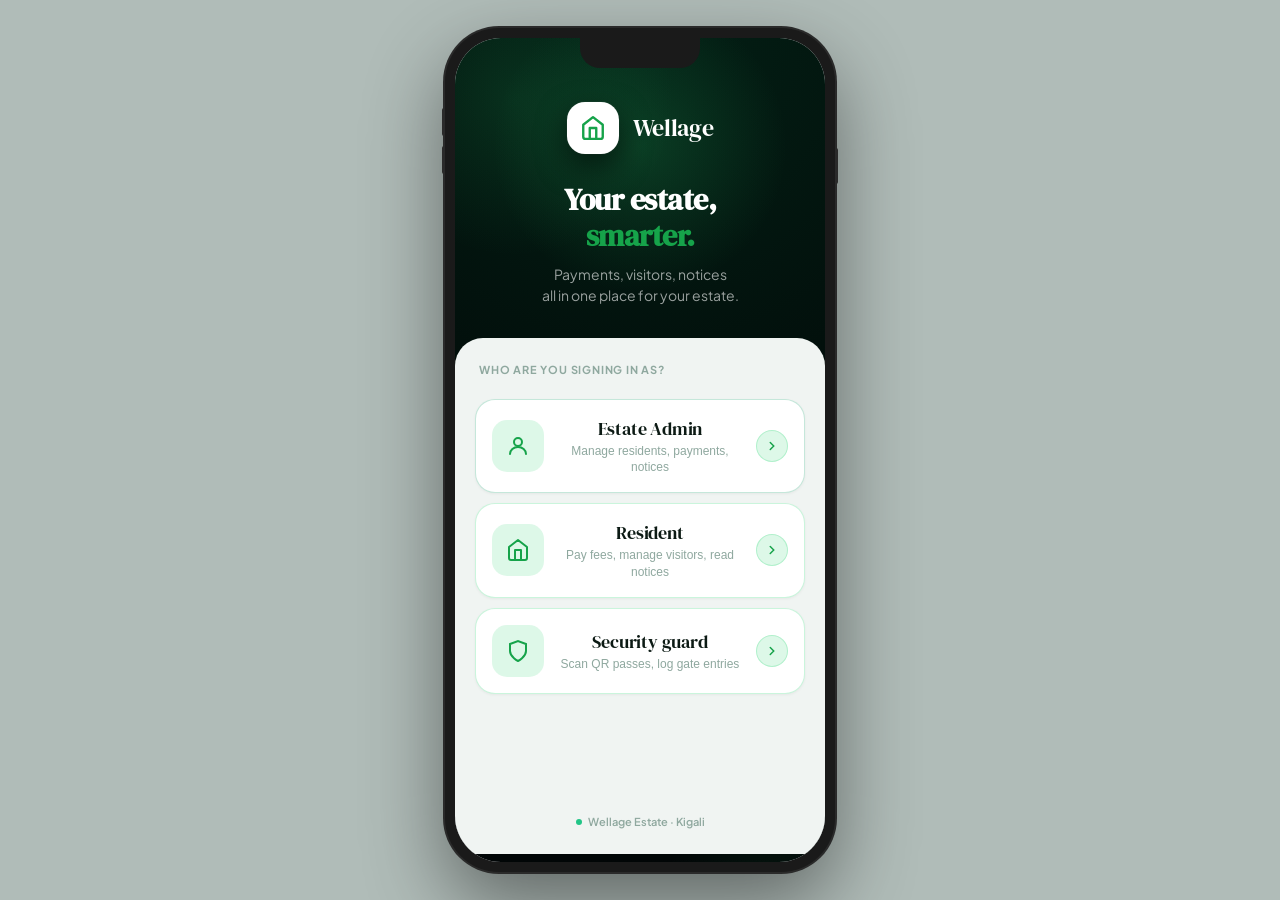
==== commit 2cdee891: "fix: change the log incident design" ====
--- a/app/index.html
+++ b/app/index.html
@@ -6,7 +6,7 @@
   <meta name="theme-color" content="#0f1115">
   <title>Wellage — Smart District App</title>
   <link href="https://fonts.googleapis.com/css2?family=DM+Serif+Display:ital@0;1&family=DM+Sans:ital,opsz,wght@0,9..40,300;0,9..40,400;0,9..40,500;0,9..40,600;0,9..40,700;1,9..40,400&family=Plus+Jakarta+Sans:wght@400;500;600;700&family=Outfit:wght@600;700&display=swap" rel="stylesheet">
-  <link rel="stylesheet" href="css/app.css">
+  <link rel="stylesheet" href="css/app.css?v=8">
 </head>
 <body>
   <!-- Outer device mockup (black phone frame you see on the page) -->
@@ -30,7 +30,7 @@
             <span class="welcome-hero-name">Wellage</span>
           </div>
           <h1 class="welcome-hero-headline">Your estate,<br/><em>smarter.</em></h1>
-          <p class="welcome-hero-sub">Payments, visitors, notices —<br/>all in one place for your estate.</p>
+          <p class="welcome-hero-sub">Payments, visitors, notices <br/>all in one place for your estate.</p>
         </div>
 
         <!-- CARD SHEET -->
@@ -148,26 +148,12 @@
           <!-- Overview -->
           <div class="admin-screen active" id="admin-screen-overview">
             <div class="admin-overview-scroll">
-              <!-- Emergency Alert Section -->
-              <div class="admin-emergency-wrap" id="adminEmergencyWrap">
-                <!-- Idle: big send button -->
-                <div class="admin-emergency-idle" id="adminEmergencyIdle">
-                  <button type="button" class="admin-emergency-btn" onclick="openEmergencyModal()">
-                    <span class="admin-emergency-btn-ic">
-                      <svg viewBox="0 0 24 24" fill="none" stroke="currentColor" stroke-width="2.5" stroke-linecap="round" stroke-linejoin="round"><path d="M10.29 3.86L1.82 18a2 2 0 0 0 1.71 3h16.94a2 2 0 0 0 1.71-3L13.71 3.86a2 2 0 0 0-3.42 0z"/><line x1="12" y1="9" x2="12" y2="13"/><line x1="12" y1="17" x2="12.01" y2="17"/></svg>
-                    </span>
-                    Send Emergency Alert
-                  </button>
-                </div>
-                <!-- Active: list of live alerts -->
-                <div class="admin-emergency-list hidden" id="adminEmergencyList">
+              <!-- Emergency Alert Section — shows only when alerts are active -->
+              <div class="admin-emergency-wrap hidden" id="adminEmergencyWrap">
+                <!-- Active: list of live alerts (notifications only, no send button) -->
+                <div class="admin-emergency-list" id="adminEmergencyList">
                   <!-- Cards injected dynamically by updateAdminEmergencyState() -->
                 </div>
-                <!-- Add another alert button (shown alongside active alerts) -->
-                <button type="button" class="admin-emergency-add-btn hidden" id="adminEmergencyAddBtn" onclick="openEmergencyModal()">
-                  <svg viewBox="0 0 24 24" fill="none" stroke="currentColor" stroke-width="2.5" stroke-linecap="round"><line x1="12" y1="5" x2="12" y2="19"/><line x1="5" y1="12" x2="19" y2="12"/></svg>
-                  Log Another Alert
-                </button>
               </div>
 
               <div class="admin-sec-head" id="adminAttnSectionHead">
@@ -257,19 +243,19 @@
             <!-- Summary strip -->
             <div class="admin-pay-summary-strip">
               <div class="admin-pay-sum-card">
-                <div class="admin-pay-sum-val admin-pay-sum-val-green">39</div>
+                <div class="admin-pay-sum-val admin-pay-sum-val-green" id="adminPayStatPaid">39</div>
                 <div class="admin-pay-sum-lbl">Paid</div>
               </div>
               <div class="admin-pay-sum-card">
-                <div class="admin-pay-sum-val">6</div>
+                <div class="admin-pay-sum-val" id="adminPayStatPending">6</div>
                 <div class="admin-pay-sum-lbl">Pending</div>
               </div>
               <div class="admin-pay-sum-card">
-                <div class="admin-pay-sum-val admin-pay-sum-val-red">3</div>
+                <div class="admin-pay-sum-val admin-pay-sum-val-red" id="adminPayStatOverdue">3</div>
                 <div class="admin-pay-sum-lbl">Overdue</div>
               </div>
               <div class="admin-pay-sum-card">
-                <div class="admin-pay-sum-val">2</div>
+                <div class="admin-pay-sum-val" id="adminPayStatApprove">2</div>
                 <div class="admin-pay-sum-lbl">To approve</div>
               </div>
             </div>
@@ -286,10 +272,10 @@
             <div class="admin-pay-tabs-wrap">
               <div class="admin-pay-tabs" id="adminPayTabs">
                 <button type="button" class="admin-pay-tab admin-pay-tab-active" data-filter="all" onclick="adminPaymentsSetTab(this)">All</button>
-                <button type="button" class="admin-pay-tab" data-filter="to-approve" onclick="adminPaymentsSetTab(this)">To approve <span class="admin-pay-tab-badge">2</span></button>
-                <button type="button" class="admin-pay-tab" data-filter="overdue" onclick="adminPaymentsSetTab(this)">Overdue <span class="admin-pay-tab-badge">3</span></button>
-                <button type="button" class="admin-pay-tab" data-filter="pending" onclick="adminPaymentsSetTab(this)">Pending</button>
-                <button type="button" class="admin-pay-tab" data-filter="paid" onclick="adminPaymentsSetTab(this)">Paid</button>
+                <button type="button" class="admin-pay-tab" data-filter="to-approve" onclick="adminPaymentsSetTab(this)">To approve <span class="admin-pay-tab-badge" id="adminPayFbToApprove">2</span></button>
+                <button type="button" class="admin-pay-tab" data-filter="overdue" onclick="adminPaymentsSetTab(this)">Overdue <span class="admin-pay-tab-badge" id="adminPayFbOverdue">3</span></button>
+                <button type="button" class="admin-pay-tab" data-filter="pending" onclick="adminPaymentsSetTab(this)">Pending <span class="admin-pay-tab-badge" id="adminPayFbPending">6</span></button>
+                <button type="button" class="admin-pay-tab" data-filter="paid" onclick="adminPaymentsSetTab(this)">Paid <span class="admin-pay-tab-badge" id="adminPayFbPaid">39</span></button>
               </div>
             </div>
 
@@ -299,10 +285,10 @@
               <div class="admin-pay-approval-section" id="adminPayApprovalSection">
                 <div class="admin-pay-sec-head">
                   <span class="admin-pay-sec-title">AWAITING YOUR APPROVAL</span>
-                  <span class="admin-pay-sec-count">2 pending</span>
-                </div>
-
-                <div class="admin-approval-list">
+                  <span class="admin-pay-sec-count" id="adminPayApprovalCount">2 pending</span>
+                </div>
+
+                <div class="admin-approval-list" id="adminPayApprovalList">
                 <!-- approval 1 -->
                 <div class="admin-approval-card">
                   <div class="admin-approval-card-top">
@@ -457,6 +443,82 @@
               </div>
 
               <div class="admin-pay-scroll-end"></div>
+
+              <!-- Payment detail sheet (admin) -->
+              <div class="adminpay-sheet-overlay" id="adminPaySheetOverlay" onclick="adminCloseApprovePaymentSheet()"></div>
+              <div class="adminpay-bottom-sheet" id="adminPayBottomSheet">
+                <div class="adminpay-sheet-handle"></div>
+                <div class="adminpay-sheet-head">
+                  <div class="adminpay-sheet-title" id="adminPaySheetName">—</div>
+                  <div class="adminpay-sheet-sub" id="adminPaySheetSub">—</div>
+                </div>
+                <div class="adminpay-sheet-body">
+                  <div class="detail-block" id="adminPaySheetDetails"></div>
+                </div>
+                <div class="adminpay-sheet-footer" id="adminPaySheetFooter"></div>
+              </div>
+
+              <!-- Record payment modal (admin) -->
+              <div class="adminpay-modal-overlay" id="adminPayModalOverlay" onclick="adminCloseAddPaymentSheet()"></div>
+              <div class="adminpay-modal" id="adminPayModal">
+                <div class="adminpay-modal-handle"></div>
+                <div class="adminpay-modal-head">
+                  <div class="adminpay-modal-title">Record Payment</div>
+                  <div class="adminpay-modal-sub">Log a new resident payment</div>
+                </div>
+                <div class="adminpay-modal-body">
+                  <div class="adminpay-field-row">
+                    <div>
+                      <label class="adminpay-field-lbl">Resident name</label>
+                      <input class="adminpay-field-inp" id="adminPayMName" type="text" placeholder="e.g. Kamana Eric"/>
+                    </div>
+                    <div>
+                      <label class="adminpay-field-lbl">Unit</label>
+                      <input class="adminpay-field-inp" id="adminPayMUnit" type="text" placeholder="e.g. B-04"/>
+                    </div>
+                  </div>
+                  <div class="adminpay-field-row">
+                    <div>
+                      <label class="adminpay-field-lbl">Amount (RWF)</label>
+                      <input class="adminpay-field-inp" id="adminPayMAmount" type="number" placeholder="25000"/>
+                    </div>
+                    <div>
+                      <label class="adminpay-field-lbl">Method</label>
+                      <select class="adminpay-field-select adminpay-field-inp" id="adminPayMMethod">
+                        <option>Mobile Money</option>
+                        <option>Cash</option>
+                        <option>Bank Transfer</option>
+                      </select>
+                    </div>
+                  </div>
+                  <div>
+                    <label class="adminpay-field-lbl">Service</label>
+                    <select class="adminpay-field-select adminpay-field-inp" id="adminPayMService">
+                      <option>Security fee</option>
+                      <option>Cleaning fee</option>
+                      <option>Security + Cleaning</option>
+                      <option>Maintenance</option>
+                    </select>
+                  </div>
+                  <div>
+                    <label class="adminpay-field-lbl">Status</label>
+                    <select class="adminpay-field-select adminpay-field-inp" id="adminPayMStatus">
+                      <option value="approve">Awaiting approval</option>
+                      <option value="paid">Paid</option>
+                      <option value="pending">Pending</option>
+                    </select>
+                  </div>
+                </div>
+                <div class="adminpay-modal-footer">
+                  <button class="adminpay-modal-cancel" type="button" onclick="adminCloseAddPaymentSheet()">Cancel</button>
+                  <button class="adminpay-modal-submit" type="button" onclick="adminSubmitAddPayment()">
+                    <svg viewBox="0 0 24 24" fill="none" stroke="currentColor" stroke-width="2.5" stroke-linecap="round">
+                      <polyline points="20 6 9 17 4 12"/>
+                    </svg>
+                    Save Payment
+                  </button>
+                </div>
+              </div>
             </div>
           </div>
           <!-- Visitors -->
@@ -599,18 +661,32 @@
             <!-- Sub-tab switcher -->
             <div class="ch-subtab-bar">
               <button class="ch-subtab active" data-subtab="notices" onclick="openCommunityTab('notices',true)">
-                <svg viewBox="0 0 24 24" fill="none" stroke="currentColor" stroke-width="2" stroke-linecap="round" width="14" height="14"><path d="M14 2H6a2 2 0 0 0-2 2v16a2 2 0 0 0 2 2h12a2 2 0 0 0 2-2V8z"/><polyline points="14 2 14 8 20 8"/></svg>
                 Notices
+                <span class="ch-subtab-count ch-count-notices" id="adminNoticesCount">4</span>
               </button>
               <button class="ch-subtab" data-subtab="chat" onclick="openCommunityTab('chat',true)">
-                <svg viewBox="0 0 24 24" fill="none" stroke="currentColor" stroke-width="2" stroke-linecap="round" width="14" height="14"><path d="M21 15a2 2 0 0 1-2 2H7l-4 4V5a2 2 0 0 1 2-2h14a2 2 0 0 1 2 2z"/></svg>
                 Chat
-                <span class="ch-subtab-dot hidden" id="adminChatSubDot"></span>
+                <span class="ch-subtab-count ch-count-chat" id="adminChatCount">3</span>
               </button>
             </div>
             <!-- Notices panel -->
-            <div class="ch-panel" id="adminCommunityNotices">
-              <div class="admin-notice-cards"><div class="admin-notice-card"><span class="admin-notice-tag urgent">Urgent</span><p class="admin-notice-title">Water Maintenance — Friday 7 Mar</p><p class="admin-notice-body">Water supply interrupted 8:00 AM – 2:00 PM. Store water in advance.</p></div><div class="admin-notice-card"><span class="admin-notice-tag general">General</span><p class="admin-notice-title">March Payment Deadline — 10 March</p><p class="admin-notice-body">Monthly fees due by 10 March. Late payments incur 10% penalty.</p></div></div>
+            <div class="ch-panel an-panel" id="adminCommunityNotices">
+              <!-- Filter row + compose button -->
+              <div class="an-toolbar">
+                <div class="an-filter-row" id="anFilterRow">
+                  <button class="an-chip active" data-filter="" onclick="setAdminNoticeFilter(this)">All</button>
+                  <button class="an-chip" data-filter="urgent" onclick="setAdminNoticeFilter(this)"></span>Urgent</button>
+                  <button class="an-chip" data-filter="general" onclick="setAdminNoticeFilter(this)"></span>General</button>
+                  <button class="an-chip" data-filter="poll" onclick="setAdminNoticeFilter(this)"></span>Poll</button>
+                  <button class="an-chip" data-filter="info" onclick="setAdminNoticeFilter(this)"></span>Info</button>
+                </div>
+                <button class="an-compose-btn" onclick="openNoticeComposer()">
+                  <svg viewBox="0 0 24 24" fill="none" stroke="currentColor" stroke-width="2.5" stroke-linecap="round" stroke-linejoin="round" width="13" height="13"><line x1="12" y1="5" x2="12" y2="19"/><line x1="5" y1="12" x2="19" y2="12"/></svg>
+                  New
+                </button>
+              </div>
+              <!-- Notice list rendered by JS -->
+              <div class="an-scroll" id="adminNoticeList"></div>
             </div>
             <!-- Chat panel -->
             <div class="ch-panel hidden" id="adminCommunityChat">
@@ -621,6 +697,10 @@
                   New Group
                 </button>
               </div>
+              <div class="ch-search-wrap">
+                <svg class="ch-search-ic" viewBox="0 0 24 24" fill="none" stroke="currentColor" stroke-width="2" stroke-linecap="round" stroke-linejoin="round" width="15" height="15"><circle cx="11" cy="11" r="8"/><line x1="21" y1="21" x2="16.65" y2="16.65"/></svg>
+                <input class="ch-search-input" id="adminChatSearch" type="text" placeholder="Search people or groups…" oninput="renderChatSearch(this.value,true)" autocomplete="off">
+              </div>
               <div class="ch-list" id="adminChatList"></div>
             </div>
           </div>
@@ -631,58 +711,78 @@
           </div>
           <!-- Incidents -->
           <div class="admin-screen" id="admin-screen-incidents">
-            <div class="admin-incidents-scroll">
-              <div class="admin-incidents-topbar">
-                <span class="admin-incidents-heading">Incidents</span>
-                <button type="button" class="admin-incidents-new-btn" onclick="openLogIncidentModal()">
-                  <svg viewBox="0 0 24 24" fill="none" stroke="currentColor" stroke-width="2.5" stroke-linecap="round"><line x1="12" y1="5" x2="12" y2="19"/><line x1="5" y1="12" x2="19" y2="12"/></svg>
+            <!-- Stats strip -->
+            <div class="inc2-stats">
+              <div class="inc2-stat"><div class="inc2-stat-val" id="incStatActive">—</div><div class="inc2-stat-lbl">Active</div></div>
+              <div class="inc2-stat"><div class="inc2-stat-val" id="incStatInvestigating">—</div><div class="inc2-stat-lbl">Investigating</div></div>
+              <div class="inc2-stat"><div class="inc2-stat-val" id="incStatResolved">—</div><div class="inc2-stat-lbl">Resolved</div></div>
+            </div>
+            <!-- Scrollable area -->
+            <div class="inc2-scroll">
+              <div class="inc2-toolbar">
+                <span class="inc2-hd-title">All Incidents</span>
+                <button class="inc2-log-btn" onclick="openLogIncidentModal()">
+                  <svg viewBox="0 0 24 24" fill="none" stroke="currentColor" stroke-width="2.5" stroke-linecap="round" width="13" height="13"><line x1="12" y1="5" x2="12" y2="19"/><line x1="5" y1="12" x2="19" y2="12"/></svg>
                   Log Incident
                 </button>
               </div>
+              <div class="inc2-filter-row" id="adminIncFilterRow">
+                <button class="inc2-chip active" data-filter="" onclick="setAdminIncidentFilter(this)">All</button>
+                <button class="inc2-chip" data-filter="active" onclick="setAdminIncidentFilter(this)">Active</button>
+                <button class="inc2-chip" data-filter="investigating" onclick="setAdminIncidentFilter(this)">Investigating</button>
+                <button class="inc2-chip" data-filter="resolved" onclick="setAdminIncidentFilter(this)">Resolved</button>
+              </div>
               <div id="adminIncidentList"></div>
-              <div class="admin-incidents-empty hidden" id="adminIncidentsEmpty">
-                <svg viewBox="0 0 24 24" fill="none" stroke="currentColor" stroke-width="1.5" stroke-linecap="round"><path d="M10.29 3.86L1.82 18a2 2 0 0 0 1.71 3h16.94a2 2 0 0 0 1.71-3L13.71 3.86a2 2 0 0 0-3.42 0z"/><line x1="12" y1="9" x2="12" y2="13"/><line x1="12" y1="17" x2="12.01" y2="17"/></svg>
-                <p>No incidents logged yet</p>
-                <span>Use the button above to log an incident</span>
-              </div>
             </div>
           </div>
         </main>
-        <!-- Log Incident modal (non-emergency) -->
+        <!-- Log Incident modal -->
         <div class="modal-backdrop hidden" id="logIncidentModalBg" onclick="if(event.target===this)closeLogIncidentModal()">
-          <div class="modal">
+          <div class="modal inc2-modal">
+            <div class="inc2-modal-handle"></div>
             <div class="modal-head">
-              <span class="modal-title">Log an Incident</span>
-              <button class="modal-close" onclick="closeLogIncidentModal()">&times;</button>
+              <div>
+                <span class="modal-title">Log Incident</span>
+                <div style="font-size:11.5px;color:var(--text-muted,#9CA3AF);margin-top:1px">This records an incident for residents to see</div>
+              </div>
             </div>
             <div class="modal-body">
-              <p class="modal-hint">This records an incident for residents to see. It does not send an emergency alert.</p>
               <div class="field">
-                <label>Incident type</label>
-                <div class="log-incident-type-grid" id="logIncidentTypeGrid">
-                  <button type="button" class="log-incident-type-btn active" data-type="Security Threat" onclick="selectLogIncidentType(this)">🚨 Security</button>
-                  <button type="button" class="log-incident-type-btn" data-type="Fire" onclick="selectLogIncidentType(this)">🔥 Fire</button>
-                  <button type="button" class="log-incident-type-btn" data-type="Accident" onclick="selectLogIncidentType(this)">🚑 Accident</button>
-                  <button type="button" class="log-incident-type-btn" data-type="Other" onclick="selectLogIncidentType(this)">⚠️ Other</button>
+                <label class="field-label">Type</label>
+                <div class="inc2-type-grid" id="logIncidentTypeGrid">
+                  <div class="inc2-type-opt sel" data-type="Security Threat" onclick="selectLogIncidentType(this)">
+                    <div class="inc2-type-ic" style="background:#EFF6FF"><svg viewBox="0 0 24 24" fill="none" stroke="#2563EB" stroke-width="2" stroke-linecap="round" width="14" height="14"><path d="M12 22s8-4 8-10V5l-8-3-8 3v7c0 6 8 10 8 10z"/></svg></div>
+                    <div class="inc2-type-lbl">Security</div>
+                  </div>
+                  <div class="inc2-type-opt" data-type="Fire" onclick="selectLogIncidentType(this)">
+                    <div class="inc2-type-ic" style="background:#FFF7ED"><svg viewBox="0 0 24 24" fill="none" stroke="#EA580C" stroke-width="2" stroke-linecap="round" width="14" height="14"><path d="M8.5 14.5A2.5 2.5 0 0 0 11 12c0-1.38-.5-2-1-3-1.072-2.143-.224-4.054 2-6 .5 2.5 2 4.9 4 6.5 2 1.6 3 3.5 3 5.5a7 7 0 1 1-14 0c0-1.153.433-2.294 1-3a2.5 2.5 0 0 0 2.5 2.5z"/></svg></div>
+                    <div class="inc2-type-lbl">Fire</div>
+                  </div>
+                  <div class="inc2-type-opt" data-type="Accident" onclick="selectLogIncidentType(this)">
+                    <div class="inc2-type-ic" style="background:#E8F7F1"><svg viewBox="0 0 24 24" fill="none" stroke="#1A9E6B" stroke-width="2" stroke-linecap="round" width="14" height="14"><path d="M22 12h-4l-3 9L9 3l-3 9H2"/></svg></div>
+                    <div class="inc2-type-lbl">Medical</div>
+                  </div>
+                  <div class="inc2-type-opt" data-type="Other" onclick="selectLogIncidentType(this)">
+                    <div class="inc2-type-ic" style="background:#FEF3C7"><svg viewBox="0 0 24 24" fill="none" stroke="#D97706" stroke-width="2" stroke-linecap="round" width="14" height="14"><path d="M14.7 6.3a1 1 0 0 0 0 1.4l1.6 1.6a1 1 0 0 0 1.4 0l3.77-3.77a6 6 0 0 1-7.94 7.94l-6.91 6.91a2.12 2.12 0 0 1-3-3l6.91-6.91a6 6 0 0 1 7.94-7.94l-3.76 3.76z"/></svg></div>
+                    <div class="inc2-type-lbl">Other</div>
+                  </div>
                 </div>
               </div>
               <div class="field">
-                <label>Description <span class="field-opt">(optional)</span></label>
-                <textarea class="field-textarea" id="logIncidentDesc" placeholder="Briefly describe what happened…" rows="3"></textarea>
+                <label class="field-label">Location</label>
+                <input class="field-input" type="text" id="logIncidentLoc" placeholder="e.g. Gate B, Block A entrance…"/>
               </div>
               <div class="field">
-                <label>Status</label>
-                <div class="log-incident-status-row">
-                  <button type="button" class="log-incident-status-btn active" data-status="resolved" id="logIncidentStatusResolved" onclick="selectLogIncidentStatus(this)">✔ Resolved</button>
-                  <button type="button" class="log-incident-status-btn" data-status="active" id="logIncidentStatusActive" onclick="selectLogIncidentStatus(this)">⚡ Ongoing</button>
-                </div>
-              </div>
-              <div class="field">
-                <label>Resolution note <span class="field-opt">(optional)</span></label>
-                <textarea class="field-textarea" id="logIncidentNote" placeholder="How was it handled?" rows="2"></textarea>
-              </div>
-              <button class="btn-full" type="button" onclick="submitLogIncident()">Save Incident</button>
-              <button class="btn-full btn-ghost-full" type="button" onclick="closeLogIncidentModal()">Cancel</button>
+                <label class="field-label">Description</label>
+                <textarea class="field-textarea" id="logIncidentDesc" placeholder="Describe what happened…" rows="3"></textarea>
+              </div>
+            </div>
+            <div class="inc2-modal-footer">
+              <button class="inc2-modal-cancel" onclick="closeLogIncidentModal()">Cancel</button>
+              <button class="inc2-modal-submit" onclick="submitLogIncident()">
+                <svg viewBox="0 0 24 24" fill="none" stroke="currentColor" stroke-width="2.5" stroke-linecap="round" width="13" height="13"><path d="M10.29 3.86L1.82 18a2 2 0 0 0 1.71 3h16.94a2 2 0 0 0 1.71-3L13.71 3.86a2 2 0 0 0-3.42 0z"/><line x1="12" y1="9" x2="12" y2="13"/><line x1="12" y1="17" x2="12.01" y2="17"/></svg>
+                Submit
+              </button>
             </div>
           </div>
         </div>
@@ -1090,31 +1190,24 @@
           <!-- Sub-tab switcher -->
           <div class="ch-subtab-bar">
             <button class="ch-subtab active" data-subtab="notices" onclick="openCommunityTab('notices',false)">
-              <svg viewBox="0 0 24 24" fill="none" stroke="currentColor" stroke-width="2" stroke-linecap="round" width="14" height="14"><path d="M14 2H6a2 2 0 0 0-2 2v16a2 2 0 0 0 2 2h12a2 2 0 0 0 2-2V8z"/><polyline points="14 2 14 8 20 8"/></svg>
               Notices
+              <span class="ch-subtab-count ch-count-notices" id="residentNoticesCount">4</span>
             </button>
             <button class="ch-subtab" data-subtab="chat" onclick="openCommunityTab('chat',false)">
-              <svg viewBox="0 0 24 24" fill="none" stroke="currentColor" stroke-width="2" stroke-linecap="round" width="14" height="14"><path d="M21 15a2 2 0 0 1-2 2H7l-4 4V5a2 2 0 0 1 2-2h14a2 2 0 0 1 2 2z"/></svg>
               Chat
-              <span class="ch-subtab-dot hidden" id="residentChatSubDot"></span>
+              <span class="ch-subtab-count ch-count-chat" id="residentChatCount">3</span>
             </button>
           </div>
 
           <!-- Notices panel -->
           <div class="ch-panel rn-screen" id="residentCommunityNotices">
-            <div class="rn-header">
-              <div class="rn-header-top">
-                <div>
-                  <h1 class="rn-title">Notices</h1>
-                  <p class="rn-sub" id="noticePhSub">Community announcements</p>
-                </div>
-              </div>
+            <div class="rn-filter-bar">
               <div class="rn-filter-row" id="rnFilterRow">
                 <button type="button" class="rn-chip active" data-filter="" onclick="switchNoticeFilter(this)">All</button>
-                <button type="button" class="rn-chip" data-filter="urgent" onclick="switchNoticeFilter(this)"><span class="rn-chip-dot rn-dot-urgent"></span>Urgent</button>
-                <button type="button" class="rn-chip" data-filter="general" onclick="switchNoticeFilter(this)"><span class="rn-chip-dot rn-dot-general"></span>General</button>
-                <button type="button" class="rn-chip" data-filter="poll" onclick="switchNoticeFilter(this)"><span class="rn-chip-dot rn-dot-poll"></span>Poll</button>
-                <button type="button" class="rn-chip" data-filter="info" onclick="switchNoticeFilter(this)"><span class="rn-chip-dot rn-dot-info"></span>Info</button>
+                <button type="button" class="rn-chip" data-filter="urgent" onclick="switchNoticeFilter(this)"></span>Urgent</button>
+                <button type="button" class="rn-chip" data-filter="general" onclick="switchNoticeFilter(this)"></span>General</button>
+                <button type="button" class="rn-chip" data-filter="poll" onclick="switchNoticeFilter(this)"></span>Poll</button>
+                <button type="button" class="rn-chip" data-filter="info" onclick="switchNoticeFilter(this)"></span>Info</button>
               </div>
             </div>
             <div class="rn-scroll" id="residentNoticeList"></div>
@@ -1124,88 +1217,18 @@
           <div class="ch-panel hidden" id="residentCommunityChat">
             <div class="ch-list-header">
               <span class="ch-list-title">Messages</span>
-            </div>
+              <button class="ch-new-group-btn" onclick="openNewGroupModal(false)">
+                <svg viewBox="0 0 24 24" fill="none" stroke="currentColor" stroke-width="2.5" stroke-linecap="round" stroke-linejoin="round" width="12" height="12"><line x1="12" y1="5" x2="12" y2="19"/><line x1="5" y1="12" x2="19" y2="12"/></svg>
+                New Group
+              </button>
+            </div>
+            <!-- Search bar -->
+            <div class="ch-search-wrap">
+              <svg class="ch-search-ic" viewBox="0 0 24 24" fill="none" stroke="currentColor" stroke-width="2" stroke-linecap="round" stroke-linejoin="round" width="15" height="15"><circle cx="11" cy="11" r="8"/><line x1="21" y1="21" x2="16.65" y2="16.65"/></svg>
+              <input class="ch-search-input" id="residentChatSearch" type="text" placeholder="Search people or groups…" oninput="renderChatSearch(this.value,false)" autocomplete="off">
+            </div>
+            <!-- People + conversations rendered here -->
             <div class="ch-list" id="residentChatList"></div>
-          </div>
-        </div>
-
-        <!-- Notice detail bottom sheet (redesigned) -->
-        <div class="rn-overlay hidden" id="noticeDetailSheetBg" onclick="if(event.target===this)closeNoticeDetail()">
-          <div class="rn-sheet" id="noticeDetailSheet">
-            <div class="rn-sheet-handle-wrap"><div class="rn-sheet-handle"></div></div>
-            <div class="rn-sheet-head">
-              <div class="rn-sheet-tag-row">
-                <span class="rn-ntag" id="rnSheetTag"></span>
-                <span class="rn-pin-badge hidden" id="rnSheetPin">
-                  <svg viewBox="0 0 24 24" fill="none" stroke="currentColor" stroke-width="2.5" stroke-linecap="round"><line x1="12" y1="17" x2="12" y2="22"/><path d="M5 17h14v-1.76a2 2 0 0 0-1.11-1.79l-1.78-.9A2 2 0 0 1 15 10.76V6h1a2 2 0 0 0 0-4H8a2 2 0 0 0 0 4h1v4.76a2 2 0 0 1-1.11 1.79l-1.78.9A2 2 0 0 0 5 15.24V17z"/></svg>
-                  Pinned
-                </span>
-              </div>
-              <h2 class="rn-sheet-title" id="rnSheetTitle"></h2>
-              <div class="rn-sheet-meta">
-                <span class="rn-sheet-date">
-                  <svg viewBox="0 0 24 24" fill="none" stroke="currentColor" stroke-width="2" stroke-linecap="round"><circle cx="12" cy="12" r="10"/><polyline points="12 6 12 12 16 14"/></svg>
-                  <span id="rnSheetDate"></span>
-                </span>
-                <span class="rn-sheet-aud">
-                  <svg viewBox="0 0 24 24" fill="none" stroke="currentColor" stroke-width="2" stroke-linecap="round"><path d="M17 21v-2a4 4 0 0 0-4-4H5a4 4 0 0 0-4 4v2"/><circle cx="9" cy="7" r="4"/><path d="M23 21v-2a4 4 0 0 0-3-3.87"/><path d="M16 3.13a4 4 0 0 1 0 7.75"/></svg>
-                  <span id="rnSheetAud"></span>
-                </span>
-              </div>
-            </div>
-            <div class="rn-sheet-body">
-              <p class="rn-sheet-text" id="rnSheetText"></p>
-              <div id="rnSheetPoll"></div>
-            </div>
-            <div class="rn-sheet-footer">
-              <button type="button" class="rn-sheet-close" onclick="closeNoticeDetail()">Close</button>
-            </div>
-          </div>
-        </div>
-
-        <!-- ═══ CHAT THREAD OVERLAY (shared: resident + admin) ═══ -->
-        <div class="ch-thread-overlay hidden" id="chatThreadOverlay">
-          <div class="ch-thread-header">
-            <button class="ch-back-btn" onclick="closeChatThread()">
-              <svg viewBox="0 0 24 24" fill="none" stroke="currentColor" stroke-width="2.5" stroke-linecap="round" width="20" height="20"><polyline points="15 18 9 12 15 6"/></svg>
-            </button>
-            <div class="ch-thread-info">
-              <div class="ch-thread-avatar" id="chatThreadAvatar"></div>
-              <div>
-                <p class="ch-thread-name" id="chatThreadName"></p>
-                <p class="ch-thread-sub" id="chatThreadSub"></p>
-              </div>
-            </div>
-          </div>
-          <div class="ch-messages" id="chatMessages"></div>
-          <div class="ch-input-bar">
-            <textarea class="ch-input" id="chatInput" placeholder="Type a message…" rows="1" onkeydown="if(event.key==='Enter'&&!event.shiftKey){event.preventDefault();sendChatMessage()}"></textarea>
-            <button class="ch-send-btn" onclick="sendChatMessage()">
-              <svg viewBox="0 0 24 24" fill="none" stroke="currentColor" stroke-width="2.5" stroke-linecap="round" width="18" height="18"><line x1="22" y1="2" x2="11" y2="13"/><polygon points="22 2 15 22 11 13 2 9 22 2"/></svg>
-            </button>
-          </div>
-        </div>
-
-        <!-- ═══ NEW GROUP MODAL (admin only) ═══ -->
-        <div class="modal-backdrop hidden" id="newGroupModalBg" onclick="if(event.target===this)closeNewGroupModal()">
-          <div class="modal">
-            <div class="modal-head">
-              <span class="modal-title">New Group</span>
-              <button class="modal-close" onclick="closeNewGroupModal()">&times;</button>
-            </div>
-            <div class="modal-body">
-              <p class="modal-hint">Create a group chat visible to all residents.</p>
-              <div class="field">
-                <label class="field-label">Group name</label>
-                <input class="field-input" type="text" id="newGroupName" placeholder="e.g. Block A Residents, Committee…"/>
-              </div>
-              <div class="field">
-                <label class="field-label">Description <span style="font-weight:400;opacity:.5;font-size:11px">(optional)</span></label>
-                <input class="field-input" type="text" id="newGroupDesc" placeholder="What's this group for?"/>
-              </div>
-              <button class="btn-full" onclick="submitNewGroup()">Create Group</button>
-              <button class="btn-full btn-ghost-full" onclick="closeNewGroupModal()">Cancel</button>
-            </div>
           </div>
         </div>
 
@@ -1401,7 +1424,7 @@
         <!-- Resident Incidents -->
         <div class="screen ri-screen" id="resident-incidents">
           <!-- Header -->
-          <div class="ri-header">
+          <div class="ri-header" style="padding-bottom:12px">
             <div class="ri-header-top">
               <div>
                 <h1 class="ri-title">Incidents</h1>
@@ -1411,38 +1434,30 @@
                 <svg viewBox="0 0 24 24" fill="none" stroke="currentColor" stroke-width="2" stroke-linecap="round"><path d="M18 8A6 6 0 0 0 6 8c0 7-3 9-3 9h18s-3-2-3-9"/><path d="M13.73 21a2 2 0 0 1-3.46 0"/></svg>
               </button>
             </div>
-            <div class="ri-filter-row" id="riFilterRow">
-              <button class="ri-chip active" data-filter="" onclick="setResidentIncidentFilter(this)">All</button>
-              <button class="ri-chip" data-filter="active" onclick="setResidentIncidentFilter(this)"><span class="ri-chip-dot ri-dot-active"></span>Active</button>
-              <button class="ri-chip" data-filter="Fire" onclick="setResidentIncidentFilter(this)"><span class="ri-chip-dot ri-dot-fire"></span>Fire</button>
-              <button class="ri-chip" data-filter="Security Threat" onclick="setResidentIncidentFilter(this)"><span class="ri-chip-dot ri-dot-security"></span>Security</button>
-              <button class="ri-chip" data-filter="Accident" onclick="setResidentIncidentFilter(this)"><span class="ri-chip-dot ri-dot-medical"></span>Medical</button>
-              <button class="ri-chip" data-filter="resolved" onclick="setResidentIncidentFilter(this)"><span class="ri-chip-dot ri-dot-resolved"></span>Resolved</button>
-            </div>
+            <!-- Stats strip inside header -->
+            <div class="inc2-stats inc2-stats-sm">
+              <div class="inc2-stat"><div class="inc2-stat-val" id="riStatActive">—</div><div class="inc2-stat-lbl">Active</div></div>
+              <div class="inc2-stat"><div class="inc2-stat-val" id="riStatInvestigating">—</div><div class="inc2-stat-lbl">Investigating</div></div>
+              <div class="inc2-stat"><div class="inc2-stat-val" id="riStatResolved">—</div><div class="inc2-stat-lbl">Resolved</div></div>
+            </div>
+          </div>
+          <!-- Toolbar (not scrollable) -->
+          <div class="inc2-toolbar inc2-toolbar-ri">
+            <span class="inc2-hd-title">All Incidents</span>
+            <button class="inc2-log-btn" onclick="openResidentReportSheet()">
+              <svg viewBox="0 0 24 24" fill="none" stroke="currentColor" stroke-width="2.5" stroke-linecap="round" width="13" height="13"><path d="M10.29 3.86L1.82 18a2 2 0 0 0 1.71 3h16.94a2 2 0 0 0 1.71-3L13.71 3.86a2 2 0 0 0-3.42 0z"/><line x1="12" y1="9" x2="12" y2="13"/><line x1="12" y1="17" x2="12.01" y2="17"/></svg>
+              Report
+            </button>
+          </div>
+          <!-- Filter chips (not scrollable) -->
+          <div class="inc2-filter-row inc2-filter-ri" id="riFilterRow">
+            <button class="inc2-chip active" data-filter="" onclick="setResidentIncidentFilter(this)">All</button>
+            <button class="inc2-chip" data-filter="active" onclick="setResidentIncidentFilter(this)">Active</button>
+            <button class="inc2-chip" data-filter="investigating" onclick="setResidentIncidentFilter(this)">Investigating</button>
+            <button class="inc2-chip" data-filter="resolved" onclick="setResidentIncidentFilter(this)">Resolved</button>
           </div>
           <!-- Scrollable list -->
           <div class="ri-scroll" id="residentIncidentList"></div>
-        </div>
-
-        <!-- Resident Incident Detail Sheet -->
-        <div class="ri-overlay hidden" id="riDetailOverlay" onclick="closeResidentIncidentSheet()"></div>
-        <div class="ri-sheet hidden" id="riDetailSheet">
-          <div class="ri-sheet-handle-wrap"><div class="ri-sheet-handle"></div></div>
-          <div class="ri-sheet-head">
-            <div class="ri-sheet-status-row">
-              <span class="ri-status-tag" id="riSheetTag">ACTIVE</span>
-              <span class="ri-sheet-sub" id="riSheetSub"></span>
-            </div>
-            <h2 class="ri-sheet-title" id="riSheetTitle"></h2>
-            <div class="ri-sheet-meta" id="riSheetMeta"></div>
-          </div>
-          <div class="ri-sheet-body">
-            <p class="ri-sheet-text" id="riSheetText"></p>
-            <div class="ri-detail-block" id="riSheetDetails"></div>
-            <p class="ri-tl-lbl">Timeline</p>
-            <div class="ri-timeline" id="riSheetTimeline"></div>
-          </div>
-          <div class="ri-sheet-footer" id="riSheetFooter"></div>
         </div>
 
         <!-- Resident Report Sheet -->
@@ -1907,8 +1922,220 @@
     </div>
   </div>
 
+  <!-- ═══ SHARED: CHAT THREAD OVERLAY (accessible from any view) ═══ -->
+  <div class="ch-thread-overlay hidden" id="chatThreadOverlay" onclick="if(event.target===this)closeChatThread()">
+    <div class="ch-thread-sheet">
+      <div class="ch-thread-header">
+        <button class="ch-back-btn" onclick="closeChatThread()">
+          <svg viewBox="0 0 24 24" fill="none" stroke="currentColor" stroke-width="2.5" stroke-linecap="round" width="20" height="20"><polyline points="15 18 9 12 15 6"/></svg>
+        </button>
+        <div class="ch-thread-info">
+          <div class="ch-thread-avatar" id="chatThreadAvatar"></div>
+          <div>
+            <p class="ch-thread-name" id="chatThreadName"></p>
+            <p class="ch-thread-sub" id="chatThreadSub"></p>
+          </div>
+        </div>
+        <button class="ch-more-btn hidden" id="chatThreadMoreBtn" onclick="openGroupInfo()">
+          <svg viewBox="0 0 24 24" fill="currentColor" width="18" height="18"><circle cx="12" cy="5" r="1.5"/><circle cx="12" cy="12" r="1.5"/><circle cx="12" cy="19" r="1.5"/></svg>
+        </button>
+      </div>
+      <div class="ch-messages" id="chatMessages"></div>
+      <div class="ch-input-bar">
+        <textarea class="ch-input" id="chatInput" placeholder="Type a message…" rows="1" onkeydown="if(event.key==='Enter'&&!event.shiftKey){event.preventDefault();sendChatMessage()}"></textarea>
+        <button class="ch-send-btn" onclick="sendChatMessage()">
+          <svg viewBox="0 0 24 24" fill="none" stroke="currentColor" stroke-width="2.5" stroke-linecap="round" width="18" height="18"><line x1="22" y1="2" x2="11" y2="13"/><polygon points="22 2 15 22 11 13 2 9 22 2"/></svg>
+        </button>
+      </div>
+    </div>
   </div>
-  <script src="js/app.js"></script>
+
+  <!-- ═══ SHARED: GROUP INFO SHEET ═══ -->
+  <div class="gi-overlay hidden" id="giOverlay" onclick="closeGroupInfo()"></div>
+  <div class="gi-sheet hidden" id="giSheet">
+    <div class="gi-handle-wrap"><div class="gi-handle"></div></div>
+    <div class="gi-head">
+      <div class="gi-avatar" id="giAvatar"></div>
+      <div class="gi-name" id="giName"></div>
+      <div class="gi-sub" id="giSub"></div>
+    </div>
+    <div class="gi-members-wrap" id="giMembersWrap">
+      <div class="gi-section-lbl">Members</div>
+      <div class="gi-members" id="giMembers"></div>
+    </div>
+    <div class="gi-actions">
+      <button class="gi-action-row" id="giAddBtn" onclick="openAddMembers()">
+        <div class="gi-action-ic gi-ic-add">
+          <svg viewBox="0 0 24 24" fill="none" stroke="currentColor" stroke-width="2.5" stroke-linecap="round" width="16" height="16"><line x1="12" y1="5" x2="12" y2="19"/><line x1="5" y1="12" x2="19" y2="12"/></svg>
+        </div>
+        <span>Add Members</span>
+        <svg class="gi-chevron" viewBox="0 0 24 24" fill="none" stroke="currentColor" stroke-width="2.5" stroke-linecap="round" width="14" height="14"><polyline points="9 18 15 12 9 6"/></svg>
+      </button>
+      <div class="gi-divider"></div>
+      <button class="gi-action-row gi-leave-row" onclick="leaveGroup()">
+        <div class="gi-action-ic gi-ic-leave">
+          <svg viewBox="0 0 24 24" fill="none" stroke="currentColor" stroke-width="2.5" stroke-linecap="round" width="16" height="16"><path d="M9 21H5a2 2 0 0 1-2-2V5a2 2 0 0 1 2-2h4"/><polyline points="16 17 21 12 16 7"/><line x1="21" y1="12" x2="9" y2="12"/></svg>
+        </div>
+        <span>Leave Group</span>
+      </button>
+    </div>
+    <button class="gi-close-btn" onclick="closeGroupInfo()">Close</button>
+  </div>
+
+  <!-- ═══ SHARED: NEW GROUP SHEET (WhatsApp-style, 2-step) ═══ -->
+  <div class="ngc-overlay hidden" id="ngcOverlay" onclick="if(event.target===this)closeNewGroupModal()"></div>
+  <div class="ngc-sheet hidden" id="ngcSheet">
+
+    <!-- ── Step 1: Select Members ── -->
+    <div id="ngcStep1">
+      <div class="ngc-handle-wrap"><div class="ngc-handle"></div></div>
+      <div class="ngc-head">
+        <button class="ngc-cancel-btn" onclick="closeNewGroupModal()">Cancel</button>
+        <span class="ngc-head-title">Add Members</span>
+        <button class="ngc-next-btn" id="ngcNextBtn" onclick="ngcGoStep2()">Next</button>
+      </div>
+      <div class="ngc-selected-row hidden" id="ngcSelectedRow">
+        <div class="ngc-chips" id="ngcChips"></div>
+      </div>
+      <div class="ngc-search-wrap">
+        <svg class="ngc-search-ic" viewBox="0 0 24 24" fill="none" stroke="currentColor" stroke-width="2" width="15" height="15"><circle cx="11" cy="11" r="8"/><line x1="21" y1="21" x2="16.65" y2="16.65"/></svg>
+        <input class="ngc-search-input" id="ngcSearchInput" placeholder="Search residents…" oninput="ngcFilterResidents(this.value)"/>
+      </div>
+      <div class="ngc-list" id="ngcResidentList"></div>
+    </div>
+
+    <!-- ── Step 2: Name the Group ── -->
+    <div id="ngcStep2" class="hidden">
+      <div class="ngc-handle-wrap"><div class="ngc-handle"></div></div>
+      <div class="ngc-head">
+        <button class="ngc-cancel-btn" onclick="ngcGoStep1()">
+          <svg viewBox="0 0 24 24" fill="none" stroke="currentColor" stroke-width="2.5" stroke-linecap="round" stroke-linejoin="round" width="16" height="16"><polyline points="15 18 9 12 15 6"/></svg>
+          Back
+        </button>
+        <span class="ngc-head-title">New Group</span>
+        <div style="width:60px"></div>
+      </div>
+      <div class="ngc-av-row" id="ngcAvatarRow"></div>
+      <div class="ngc-name-section">
+        <div class="ngc-name-icon">
+          <svg viewBox="0 0 24 24" fill="none" stroke="currentColor" stroke-width="2" stroke-linecap="round" width="20" height="20"><path d="M17 21v-2a4 4 0 0 0-4-4H5a4 4 0 0 0-4 4v2"/><circle cx="9" cy="7" r="4"/><path d="M23 21v-2a4 4 0 0 0-3-3.87"/><path d="M16 3.13a4 4 0 0 1 0 7.75"/></svg>
+        </div>
+        <input class="ngc-name-input" id="ngcGroupNameInput" placeholder="Group name (required)" maxlength="40"/>
+      </div>
+      <button class="ngc-create-btn" onclick="submitNewGroup()">Create Group</button>
+    </div>
+
+  </div>
+
+  <!-- ═══ SHARED: NOTICE DETAIL BOTTOM SHEET (accessible from any view) ═══ -->
+  <div class="rn-overlay hidden" id="noticeDetailSheetBg" onclick="if(event.target===this)closeNoticeDetail()">
+    <div class="rn-sheet" id="noticeDetailSheet">
+      <div class="rn-sheet-handle-wrap"><div class="rn-sheet-handle"></div></div>
+      <div class="rn-sheet-head">
+        <div class="rn-sheet-tag-row">
+          <span class="rn-ntag" id="rnSheetTag"></span>
+          <span class="rn-pin-badge hidden" id="rnSheetPin">
+            <svg viewBox="0 0 24 24" fill="none" stroke="currentColor" stroke-width="2.5" stroke-linecap="round"><line x1="12" y1="17" x2="12" y2="22"/><path d="M5 17h14v-1.76a2 2 0 0 0-1.11-1.79l-1.78-.9A2 2 0 0 1 15 10.76V6h1a2 2 0 0 0 0-4H8a2 2 0 0 0 0 4h1v4.76a2 2 0 0 1-1.11 1.79l-1.78.9A2 2 0 0 0 5 15.24V17z"/></svg>
+            Pinned
+          </span>
+        </div>
+        <h2 class="rn-sheet-title" id="rnSheetTitle"></h2>
+        <div class="rn-sheet-meta">
+          <span class="rn-sheet-date">
+            <svg viewBox="0 0 24 24" fill="none" stroke="currentColor" stroke-width="2" stroke-linecap="round" width="13" height="13"><circle cx="12" cy="12" r="10"/><polyline points="12 6 12 12 16 14"/></svg>
+            <span id="rnSheetDate"></span>
+          </span>
+          <span class="rn-sheet-aud">
+            <svg viewBox="0 0 24 24" fill="none" stroke="currentColor" stroke-width="2" stroke-linecap="round" width="13" height="13"><path d="M17 21v-2a4 4 0 0 0-4-4H5a4 4 0 0 0-4 4v2"/><circle cx="9" cy="7" r="4"/><path d="M23 21v-2a4 4 0 0 0-3-3.87"/><path d="M16 3.13a4 4 0 0 1 0 7.75"/></svg>
+            <span id="rnSheetAud"></span>
+          </span>
+        </div>
+      </div>
+      <div class="rn-sheet-body">
+        <p class="rn-sheet-text" id="rnSheetText"></p>
+        <div id="rnSheetPoll"></div>
+      </div>
+      <div class="rn-sheet-footer">
+        <button type="button" class="rn-sheet-close" onclick="closeNoticeDetail()">Close</button>
+      </div>
+    </div>
+  </div>
+
+  <!-- ═══ SHARED: INCIDENT DETAIL SHEET ═══ -->
+  <div class="inc2-sheet-overlay hidden" id="incDetailOverlay" onclick="closeIncidentSheet()"></div>
+  <div class="inc2-sheet hidden" id="incDetailSheet">
+    <div class="inc2-sheet-handle-wrap"><div class="inc2-sheet-handle"></div></div>
+    <div class="inc2-sheet-head">
+      <div class="inc2-sheet-top-row">
+        <div style="flex:1;min-width:0">
+          <div class="inc2-sheet-title" id="incSheetTitle">—</div>
+          <div class="inc2-sheet-chips">
+            <span class="inc2-status-chip" id="incSheetStatus"></span>
+            <span class="inc2-sheet-time" id="incSheetTime"></span>
+          </div>
+        </div>
+        <div class="inc2-sheet-type-ic" id="incSheetIc"></div>
+      </div>
+    </div>
+    <div class="inc2-sheet-body">
+      <div class="inc2-detail-block" id="incSheetDetails"></div>
+      <p class="inc2-sheet-desc" id="incSheetDesc"></p>
+      <div id="incSheetResolution"></div>
+      <div class="inc2-tl-lbl">Timeline</div>
+      <div class="inc2-timeline" id="incSheetTimeline"></div>
+    </div>
+    <div class="inc2-sheet-footer">
+      <button class="inc2-sheet-close-btn" onclick="closeIncidentSheet()">Close</button>
+    </div>
+  </div>
+
+  <!-- ═══ SHARED: NOTICE COMPOSER MODAL (admin only) ═══ -->
+  <div class="modal-backdrop hidden" id="noticeComposerBg" onclick="if(event.target===this)closeNoticeComposer()">
+    <div class="modal nc-modal">
+      <div class="modal-head">
+        <span class="modal-title">Post a Notice</span>
+        <button class="modal-close" onclick="closeNoticeComposer()">&times;</button>
+      </div>
+      <div class="modal-body">
+        <!-- Type selector -->
+        <div class="field">
+          <label class="field-label">Type</label>
+          <div class="nc-type-row">
+            <button type="button" class="nc-type-btn active" data-type="urgent" onclick="selectNoticeType(this)"><span class="nc-type-dot" style="background:#DC2626"></span>Urgent</button>
+            <button type="button" class="nc-type-btn" data-type="general" onclick="selectNoticeType(this)"><span class="nc-type-dot" style="background:#1A9E6B"></span>General</button>
+            <button type="button" class="nc-type-btn" data-type="poll" onclick="selectNoticeType(this)"><span class="nc-type-dot" style="background:#D97706"></span>Poll</button>
+            <button type="button" class="nc-type-btn" data-type="info" onclick="selectNoticeType(this)"><span class="nc-type-dot" style="background:#2563EB"></span>Info</button>
+          </div>
+        </div>
+        <!-- Title -->
+        <div class="field">
+          <label class="field-label">Title</label>
+          <input class="field-input" type="text" id="ncTitle" placeholder="e.g. Water Maintenance — Friday 7 Mar"/>
+        </div>
+        <!-- Body -->
+        <div class="field">
+          <label class="field-label">Message</label>
+          <textarea class="field-input nc-textarea" id="ncBody" rows="3" placeholder="Write your notice here…"></textarea>
+        </div>
+        <!-- Poll options — visible only when type=poll -->
+        <div class="field nc-poll-fields hidden" id="ncPollFields">
+          <label class="field-label">Poll options</label>
+          <input class="field-input" type="text" id="ncOpt1" placeholder="Option A"/>
+          <input class="field-input" style="margin-top:8px" type="text" id="ncOpt2" placeholder="Option B"/>
+        </div>
+        <!-- Pin toggle -->
+        <label class="nc-pin-row">
+          <input type="checkbox" id="ncPinned"/>
+          <span class="nc-pin-lbl">📌 Pin this notice</span>
+        </label>
+        <button class="btn-full" onclick="submitNoticeComposer()">Post Notice</button>
+        <button class="btn-full btn-ghost-full" onclick="closeNoticeComposer()">Cancel</button>
+      </div>
+    </div>
+  </div>
+
+  </div>
+  <script src="js/app.js?v=7"></script>
 </body>
 </html>
 
--- a/app/css/app.css
+++ b/app/css/app.css
@@ -834,6 +834,18 @@
   padding-right: 0;
   padding-top: 0;
 }
+/* Community tab: full bleed, no padding, no outer scroll — inner panels handle their own scroll */
+.admin-app-main:has(#admin-screen-community.active) {
+  padding: 0;
+  overflow: hidden;
+}
+#admin-screen-community.active {
+  display: flex !important;
+  flex-direction: column;
+  flex: 1;
+  min-height: 0;
+  overflow: hidden;
+}
 .admin-app-shell:has(#admin-screen-visitors.active) .admin-simple-topbar {
   padding-left: 6px;
   padding-right: 6px;
@@ -1484,6 +1496,700 @@
 #admin-screen-payments .admin-pay-table .admin-pay-badge.overdue { background: rgba(220,38,38,0.1); color: var(--danger); }
 #admin-screen-payments .admin-pay-scroll-end { height: 16px; }
 
+/* ═══ Admin Payments Redesign (card UI) ═══ */
+#admin-screen-payments.active {
+  position: relative;
+}
+
+#admin-screen-payments .admin-pay-summary-strip {
+  display: grid;
+  grid-template-columns: repeat(4, 1fr);
+  gap: 1px;
+  background: var(--border);
+  padding: 12px 16px 14px;
+  border-bottom: none;
+}
+
+#admin-screen-payments .admin-pay-sum-card {
+  background: var(--bg-card);
+  border-radius: 0;
+  padding: 14px 0;
+  border: 1px solid transparent;
+  box-shadow: none;
+  display: flex;
+  flex-direction: column;
+  align-items: center;
+  justify-content: center;
+}
+
+#admin-screen-payments .admin-pay-sum-val {
+  font-family: var(--font-display);
+  font-size: 24px;
+  letter-spacing: -0.8px;
+  line-height: 1;
+  margin-bottom: 3px;
+  color: var(--text);
+}
+
+#admin-screen-payments .admin-pay-sum-val.admin-pay-sum-val-green { color: var(--accent); }
+#admin-screen-payments .admin-pay-sum-val.admin-pay-sum-val-red { color: var(--danger); }
+
+#admin-screen-payments .admin-pay-sum-lbl {
+  font-size: 10px;
+  font-weight: 800;
+  text-transform: uppercase;
+  letter-spacing: 0.5px;
+  color: var(--text-muted);
+}
+
+#admin-screen-payments .admin-pay-add-wrap {
+  padding: 14px 16px 0;
+  background: transparent;
+  border-bottom: none;
+}
+
+#admin-screen-payments .admin-pay-add-btn {
+  width: 100%;
+  height: 48px;
+  padding: 0 16px;
+  border-radius: 14px;
+  background: rgba(22,163,74,0.06);
+  border: 2px solid rgba(26,158,107,0.35);
+  color: var(--accent);
+  font-size: 14px;
+  font-weight: 700;
+  transition: background 0.15s;
+}
+
+#admin-screen-payments .admin-pay-add-btn:active {
+  background: rgba(22,163,74,0.10);
+  transform: scale(0.99);
+}
+
+#admin-screen-payments .admin-pay-add-btn svg {
+  width: 16px;
+  height: 16px;
+  color: var(--accent);
+  flex-shrink: 0;
+}
+
+#admin-screen-payments .admin-pay-tabs-wrap {
+  background: transparent;
+  padding: 12px 16px 0;
+}
+
+#admin-screen-payments .admin-pay-tabs {
+  overflow-x: auto;
+  scrollbar-width: none;
+  padding-top: 10px;
+}
+
+#admin-screen-payments .admin-pay-tabs::-webkit-scrollbar { display: none; }
+
+#admin-screen-payments .admin-pay-tab {
+  height: 32px;
+  padding: 0 14px;
+  border-radius: 999px;
+  background: var(--bg-card);
+  border: 1.5px solid var(--border);
+  color: var(--text-muted);
+  transition: all 0.15s;
+  font-size: 12.5px;
+}
+
+#admin-screen-payments .admin-pay-tab.admin-pay-tab-active {
+  background: var(--accent);
+  border-color: var(--accent);
+  color: #fff;
+}
+
+#admin-screen-payments .admin-pay-tab-badge {
+  font-size: 10px;
+  font-weight: 800;
+  background: var(--bg-input);
+  color: var(--text-muted);
+  padding: 1px 6px;
+  border-radius: 999px;
+  border: 1px solid var(--border);
+}
+
+#admin-screen-payments .admin-pay-tab.admin-pay-tab-active .admin-pay-tab-badge {
+  background: rgba(255,255,255,0.2);
+  color: inherit;
+}
+
+/* All cards list: remove the old "table" chrome */
+#admin-screen-payments .admin-pay-table.adminpay-cards {
+  background: transparent;
+  border: none;
+  box-shadow: none;
+  border-radius: 0;
+  overflow: visible;
+  padding: 0;
+  display: flex;
+  flex-direction: column;
+  gap: 12px;
+}
+
+/* Payment card (template-like) */
+#admin-screen-payments .payment-card {
+  background: var(--bg-card);
+  border-radius: 18px;
+  border: 1.5px solid var(--border);
+  box-shadow: 0 1px 3px rgba(0,0,0,0.05), 0 4px 14px rgba(0,0,0,0.06);
+  overflow: hidden;
+  width: 100%;
+}
+
+#admin-screen-payments .payment-card[role="button"] {
+  cursor: pointer;
+}
+
+#admin-screen-payments .payment-card.approval {
+  border-color: rgba(22,163,74,0.22);
+  background: rgba(22,163,74,0.10);
+}
+
+#admin-screen-payments .card-top {
+  display: flex;
+  align-items: flex-start;
+  justify-content: space-between;
+  padding: 14px 16px 10px;
+  gap: 10px;
+}
+
+#admin-screen-payments .card-left {
+  display: flex;
+  align-items: center;
+  gap: 12px;
+  flex: 1;
+  min-width: 0;
+}
+
+#admin-screen-payments .card-av {
+  width: 40px;
+  height: 40px;
+  border-radius: 12px;
+  background: var(--bg-input);
+  border: 1px solid var(--border);
+  display: flex;
+  align-items: center;
+  justify-content: center;
+  font-size: 12px;
+  font-weight: 800;
+  color: var(--text-sub);
+  flex-shrink: 0;
+}
+
+#admin-screen-payments .card-av.approval {
+  background: rgba(22,163,74,0.14);
+  border-color: rgba(22,163,74,0.2);
+  color: var(--accent);
+}
+
+#admin-screen-payments .card-name-col {
+  flex: 1;
+  min-width: 0;
+}
+
+#admin-screen-payments .card-name {
+  font-size: 15px;
+  font-weight: 800;
+  color: var(--text);
+  letter-spacing: -0.2px;
+  line-height: 1.2;
+  white-space: nowrap;
+  overflow: hidden;
+  text-overflow: ellipsis;
+}
+
+#admin-screen-payments .card-sub {
+  font-size: 11.5px;
+  color: var(--text-muted);
+  margin-top: 2px;
+  white-space: nowrap;
+  overflow: hidden;
+  text-overflow: ellipsis;
+}
+
+#admin-screen-payments .card-amount-col {
+  text-align: right;
+  flex-shrink: 0;
+}
+
+#admin-screen-payments .card-amount {
+  font-family: var(--font-display);
+  font-size: 22px;
+  letter-spacing: -0.8px;
+  color: var(--text);
+  line-height: 1;
+}
+
+#admin-screen-payments .card-amount-sub {
+  font-size: 11px;
+  color: var(--text-muted);
+  margin-top: 2px;
+  font-weight: 700;
+}
+
+#admin-screen-payments .card-tags {
+  display: flex;
+  align-items: center;
+  gap: 6px;
+  padding: 0 16px 12px;
+  flex-wrap: wrap;
+}
+
+#admin-screen-payments .tag {
+  font-size: 11px;
+  font-weight: 700;
+  color: var(--text-sub);
+  background: var(--bg-input);
+  border: 1px solid var(--border);
+  padding: 3px 9px;
+  border-radius: 6px;
+}
+
+#admin-screen-payments .tag.method {
+  color: var(--accent);
+  background: rgba(22,163,74,0.12);
+  border-color: rgba(22,163,74,0.2);
+}
+
+#admin-screen-payments .card-receipt {
+  display: flex;
+  align-items: center;
+  justify-content: space-between;
+  padding: 10px 16px;
+  border-top: 1px solid var(--border);
+  background: var(--bg-input);
+}
+
+#admin-screen-payments .receipt-left {
+  display: flex;
+  align-items: center;
+  gap: 7px;
+  font-size: 12px;
+  color: var(--text-muted);
+  font-weight: 600;
+}
+
+#admin-screen-payments .receipt-left svg {
+  width: 13px;
+  height: 13px;
+  flex-shrink: 0;
+}
+
+#admin-screen-payments .receipt-left.attached {
+  color: var(--accent);
+}
+
+#admin-screen-payments .receipt-time {
+  font-size: 11px;
+  color: var(--text-muted);
+  font-weight: 600;
+}
+
+#admin-screen-payments .card-actions {
+  display: flex;
+  align-items: center;
+  border-top: 1px solid var(--border);
+}
+
+#admin-screen-payments .action-btn {
+  flex: 1;
+  height: 44px;
+  display: flex;
+  align-items: center;
+  justify-content: center;
+  gap: 6px;
+  font-size: 13px;
+  font-weight: 800;
+  transition: background 0.12s;
+  color: var(--text-muted);
+  background: none;
+  border: none;
+  cursor: pointer;
+}
+
+#admin-screen-payments .action-btn svg {
+  width: 14px;
+  height: 14px;
+  flex-shrink: 0;
+}
+
+#admin-screen-payments .action-btn:active {
+  background: var(--bg-input);
+}
+
+#admin-screen-payments .action-btn + .action-btn {
+  border-left: 1px solid var(--border);
+}
+
+#admin-screen-payments .action-btn.review {
+  color: var(--text-sub);
+}
+
+#admin-screen-payments .action-btn.approve {
+  color: var(--accent);
+}
+
+#admin-screen-payments .action-btn.approve:active {
+  background: rgba(22,163,74,0.14);
+}
+
+#admin-screen-payments .action-btn.reject {
+  color: var(--danger);
+}
+
+#admin-screen-payments .action-btn.reject:active {
+  background: rgba(220,38,38,0.12);
+}
+
+/* Bottom sheet (admin payments) */
+#admin-screen-payments .adminpay-sheet-overlay {
+  position: absolute;
+  inset: 0;
+  background: rgba(0,0,0,0.3);
+  z-index: 120;
+  opacity: 0;
+  pointer-events: none;
+  transition: opacity 0.25s;
+}
+
+#admin-screen-payments .adminpay-sheet-overlay.open {
+  opacity: 1;
+  pointer-events: all;
+}
+
+#admin-screen-payments .adminpay-bottom-sheet {
+  position: absolute;
+  left: 0;
+  right: 0;
+  bottom: 0;
+  background: var(--bg-card);
+  border-radius: 24px 24px 0 0;
+  z-index: 130;
+  transform: translateY(110%);
+  transition: transform 0.32s cubic-bezier(0.32,0.72,0,1);
+  max-height: 88%;
+  display: flex;
+  flex-direction: column;
+}
+
+#admin-screen-payments .adminpay-bottom-sheet.open {
+  transform: translateY(0);
+}
+
+#admin-screen-payments .adminpay-sheet-handle {
+  width: 36px;
+  height: 4px;
+  background: var(--text-muted);
+  border-radius: 999px;
+  margin: 12px auto 0;
+  flex-shrink: 0;
+}
+
+#admin-screen-payments .adminpay-sheet-head {
+  padding: 16px 20px 14px;
+  border-bottom: 1px solid var(--border);
+  flex-shrink: 0;
+}
+
+#admin-screen-payments .adminpay-sheet-title {
+  font-family: var(--font-display);
+  font-size: 22px;
+  color: var(--text);
+  letter-spacing: -0.5px;
+  margin-bottom: 4px;
+  line-height: 1.1;
+}
+
+#admin-screen-payments .adminpay-sheet-sub {
+  font-size: 12px;
+  color: var(--text-muted);
+  font-weight: 600;
+}
+
+#admin-screen-payments .adminpay-sheet-body {
+  padding: 18px 20px;
+  overflow-y: auto;
+  scrollbar-width: none;
+  flex: 1;
+}
+
+#admin-screen-payments .adminpay-sheet-body::-webkit-scrollbar {
+  display: none;
+}
+
+#admin-screen-payments .detail-block {
+  background: var(--bg-input);
+  border-radius: 12px;
+  padding: 4px 14px;
+  margin-bottom: 16px;
+  border: 1px solid var(--border);
+}
+
+#admin-screen-payments .detail-row {
+  display: flex;
+  justify-content: space-between;
+  align-items: center;
+  padding: 10px 0;
+  border-bottom: 1px solid var(--border);
+}
+
+#admin-screen-payments .detail-row:last-child {
+  border-bottom: none;
+}
+
+#admin-screen-payments .detail-key {
+  font-size: 12px;
+  color: var(--text-muted);
+  font-weight: 600;
+}
+
+#admin-screen-payments .detail-val {
+  font-size: 12.5px;
+  color: var(--text);
+  font-weight: 800;
+  text-align: right;
+}
+
+#admin-screen-payments .adminpay-sheet-footer {
+  padding: 12px 20px 24px;
+  flex-shrink: 0;
+  border-top: 1px solid var(--border);
+  display: flex;
+  gap: 8px;
+}
+
+#admin-screen-payments .sheet-btn {
+  flex: 1;
+  padding: 13px;
+  border-radius: 13px;
+  font-size: 13.5px;
+  font-weight: 900;
+  display: flex;
+  align-items: center;
+  justify-content: center;
+  gap: 7px;
+  border: none;
+  cursor: pointer;
+}
+
+#admin-screen-payments .sheet-btn svg {
+  width: 14px;
+  height: 14px;
+}
+
+#admin-screen-payments .sheet-btn.approve {
+  background: var(--accent);
+  color: #fff;
+}
+
+#admin-screen-payments .sheet-btn.reject {
+  background: var(--bg-input);
+  color: var(--danger);
+  border: 1.5px solid rgba(220,38,38,0.2);
+}
+
+#admin-screen-payments .sheet-btn.close {
+  background: var(--bg-input);
+  color: var(--text-sub);
+  border: 1px solid var(--border);
+}
+
+/* Record modal (admin payments) */
+#admin-screen-payments .adminpay-modal-overlay {
+  position: absolute;
+  inset: 0;
+  background: rgba(0,0,0,0.35);
+  z-index: 140;
+  opacity: 0;
+  pointer-events: none;
+  transition: opacity 0.2s;
+}
+
+#admin-screen-payments .adminpay-modal-overlay.open {
+  opacity: 1;
+  pointer-events: all;
+}
+
+#admin-screen-payments .adminpay-modal {
+  position: absolute;
+  left: 0;
+  right: 0;
+  bottom: 0;
+  background: var(--bg-card);
+  border-radius: 24px 24px 0 0;
+  z-index: 150;
+  transform: translateY(110%);
+  transition: transform 0.32s cubic-bezier(0.32,0.72,0,1);
+  display: flex;
+  flex-direction: column;
+  max-height: 84%;
+  overflow: hidden;
+}
+
+#admin-screen-payments .adminpay-modal.open {
+  transform: translateY(0);
+}
+
+#admin-screen-payments .adminpay-modal-handle {
+  width: 36px;
+  height: 4px;
+  background: var(--text-muted);
+  border-radius: 999px;
+  margin: 10px auto 0;
+  flex-shrink: 0;
+}
+
+#admin-screen-payments .adminpay-modal-head {
+  padding: 14px 20px 12px;
+  border-bottom: 1px solid var(--border);
+  flex-shrink: 0;
+}
+
+#admin-screen-payments .adminpay-modal-title {
+  font-family: var(--font-display);
+  font-size: 20px;
+  color: var(--text);
+  letter-spacing: -0.4px;
+  margin-bottom: 2px;
+  line-height: 1.1;
+}
+
+#admin-screen-payments .adminpay-modal-sub {
+  font-size: 12px;
+  color: var(--text-muted);
+  font-weight: 600;
+}
+
+#admin-screen-payments .adminpay-modal-body {
+  padding: 14px 20px;
+  display: flex;
+  flex-direction: column;
+  gap: 12px;
+  overflow-y: auto;
+  scrollbar-width: none;
+  flex: 1;
+}
+
+#admin-screen-payments .adminpay-modal-body::-webkit-scrollbar {
+  display: none;
+}
+
+#admin-screen-payments .adminpay-field-lbl {
+  font-size: 10px;
+  font-weight: 900;
+  letter-spacing: 0.7px;
+  text-transform: uppercase;
+  color: var(--text-muted);
+  display: block;
+  margin-bottom: 5px;
+}
+
+#admin-screen-payments .adminpay-field-inp {
+  width: 100%;
+  padding: 10px 13px;
+  background: var(--bg-input);
+  border: 1.5px solid var(--border);
+  border-radius: 10px;
+  font-size: 13.5px;
+  color: var(--text);
+  transition: border-color 0.15s, box-shadow 0.15s;
+  font-family: inherit;
+}
+
+#admin-screen-payments .adminpay-field-inp:focus {
+  border-color: var(--accent);
+  outline: none;
+  box-shadow: 0 0 0 3px rgba(46,213,115,0.07);
+}
+
+#admin-screen-payments .adminpay-field-inp::placeholder {
+  color: var(--text-muted);
+}
+
+#admin-screen-payments .adminpay-field-row {
+  display: grid;
+  grid-template-columns: 1fr 1fr;
+  gap: 10px;
+}
+
+#admin-screen-payments .adminpay-field-select {
+  appearance: none;
+  background-image: url("data:image/svg+xml,%3Csvg xmlns='http://www.w3.org/2000/svg' width='12' height='12' viewBox='0 0 24 24' fill='none' stroke='%238FA89F' stroke-width='2.5' stroke-linecap='round'%3E%3Cpolyline points='6 9 12 15 18 9'/%3E%3C/svg%3E");
+  background-repeat: no-repeat;
+  background-position: right 10px center;
+  padding-right: 32px;
+}
+
+#admin-screen-payments .adminpay-modal-footer {
+  padding: 12px 20px 24px;
+  flex-shrink: 0;
+  display: flex;
+  gap: 8px;
+  border-top: 1px solid var(--border);
+}
+
+#admin-screen-payments .adminpay-modal-cancel {
+  flex: 1;
+  padding: 12px;
+  border-radius: 12px;
+  border: 1px solid var(--border);
+  background: var(--bg-input);
+  font-size: 13px;
+  font-weight: 700;
+  color: var(--text-sub);
+  cursor: pointer;
+  display: flex;
+  align-items: center;
+  justify-content: center;
+  outline: none;
+  box-shadow: none;
+}
+
+#admin-screen-payments .adminpay-modal-cancel:focus,
+#admin-screen-payments .adminpay-modal-cancel:focus-visible {
+  outline: none;
+  box-shadow: none;
+}
+
+#admin-screen-payments .adminpay-modal-submit {
+  flex: 2;
+  padding: 12px;
+  border-radius: 12px;
+  background: var(--accent);
+  color: #fff;
+  font-size: 13px;
+  font-weight: 800;
+  display: flex;
+  align-items: center;
+  justify-content: center;
+  gap: 7px;
+  cursor: pointer;
+  border: none;
+  outline: none;
+  box-shadow: none;
+}
+
+#admin-screen-payments .adminpay-modal-submit:focus,
+#admin-screen-payments .adminpay-modal-submit:focus-visible {
+  outline: none;
+  box-shadow: none;
+}
+
+#admin-screen-payments .adminpay-modal-submit svg {
+  width: 14px;
+  height: 14px;
+  flex-shrink: 0;
+}
+
+#admin-screen-payments .adminpay-modal-submit:active {
+  filter: brightness(0.98);
+}
+
 /* ═══ ADMIN VISITORS ═══ */
 #admin-screen-visitors.active {
   display: flex !important;
@@ -2086,6 +2792,7 @@
 .admin-act-dot.blue { background: #3B82F6; }
 .admin-act-dot.red { background: var(--danger); }
 .admin-act-time { font-size: 12px; color: var(--text-muted); margin-left: auto; }
+/* ── Legacy admin notice classes (kept for safety) ── */
 .admin-notice-cards { display: flex; flex-direction: column; gap: 12px; }
 .admin-notice-card { background: var(--bg-card); border: 1px solid var(--border); border-radius: 12px; padding: 14px 16px; }
 .admin-notice-tag { font-size: 10px; font-weight: 700; text-transform: uppercase; letter-spacing: 0.5px; padding: 4px 8px; border-radius: 6px; margin-bottom: 8px; display: inline-block; }
@@ -2093,6 +2800,107 @@
 .admin-notice-tag.general { background: rgba(139,146,160,0.15); color: var(--text-muted); }
 .admin-notice-title { font-size: 14px; font-weight: 600; margin: 0 0 6px 0; }
 .admin-notice-body { font-size: 13px; color: var(--text-muted); line-height: 1.5; margin: 0; }
+
+/* ── Admin Notices redesign ── */
+.an-panel {
+  flex-direction: column;
+  overflow: hidden;
+}
+.an-toolbar {
+  display: flex;
+  align-items: center;
+  gap: 8px;
+  padding: 10px 14px 8px;
+  flex-shrink: 0;
+  border-bottom: 1px solid var(--border, rgba(0,0,0,.07));
+}
+.an-filter-row {
+  display: flex;
+  gap: 6px;
+  overflow-x: auto;
+  scrollbar-width: none;
+  flex: 1;
+}
+.an-filter-row::-webkit-scrollbar { display: none; }
+.an-chip {
+  display: inline-flex;
+  align-items: center;
+  gap: 5px;
+  height: 28px;
+  padding: 0 11px;
+  border-radius: 999px;
+  font-size: 11.5px;
+  font-weight: 600;
+  border: 1.5px solid var(--border, rgba(0,0,0,.08));
+  background: var(--bg-card, #fff);
+  color: var(--text-muted, #8FA89F);
+  white-space: nowrap;
+  flex-shrink: 0;
+  cursor: pointer;
+  font-family: inherit;
+  transition: all .14s;
+}
+.an-chip.active {
+  background: rgba(22,163,74,.1);
+  color: var(--accent, #16a34a);
+  border-color: rgba(22,163,74,.3);
+}
+.an-dot {
+  width: 6px;
+  height: 6px;
+  border-radius: 50%;
+  flex-shrink: 0;
+}
+.an-compose-btn {
+  display: inline-flex;
+  align-items: center;
+  gap: 5px;
+  height: 28px;
+  padding: 0 11px;
+  border-radius: 20px;
+  background: var(--accent, #16a34a);
+  color: #fff;
+  font-size: 11.5px;
+  font-weight: 600;
+  border: none;
+  cursor: pointer;
+  font-family: inherit;
+  white-space: nowrap;
+  flex-shrink: 0;
+  transition: opacity .14s;
+}
+.an-compose-btn:active { opacity: .8; }
+
+.an-scroll {
+  flex: 1;
+  overflow-y: auto;
+  padding: 12px 14px 20px;
+  scrollbar-width: none;
+}
+.an-scroll::-webkit-scrollbar { display: none; }
+
+/* Admin-specific card tweaks */
+.an-card { animation: fadeIn .22s ease both; }
+.an-card:nth-child(1) { animation-delay: .03s; }
+.an-card:nth-child(2) { animation-delay: .07s; }
+.an-card:nth-child(3) { animation-delay: .11s; }
+.an-card:nth-child(4) { animation-delay: .15s; }
+@keyframes fadeIn { from { opacity: 0; transform: translateY(6px); } to { opacity: 1; transform: none; } }
+
+/* Reach badge (admin-only stat on each card) */
+.an-reach-badge {
+  display: inline-flex;
+  align-items: center;
+  gap: 3px;
+  font-size: 10px;
+  font-weight: 600;
+  color: var(--text-muted, #8FA89F);
+  background: var(--bg, #F0F4F2);
+  border: 1px solid var(--border, rgba(0,0,0,.07));
+  padding: 2px 7px;
+  border-radius: 5px;
+  margin-left: auto;
+}
 .admin-empty-state { font-size: 13px; color: var(--text-muted); padding: 16px; margin: 0; }
 .admin-bottom-nav {
   position: absolute;
@@ -6438,34 +7246,20 @@
   display: flex;
 }
 
-/* ── Header ── */
-.rn-header {
-  padding: 20px 16px 0;
+/* ── Filter bar (slim sticky header, no title) ── */
+.rn-filter-bar {
+  padding: 10px 12px 0;
   background: var(--bg, #f5f6f8);
   flex-shrink: 0;
-}
-.rn-header-top {
-  margin-bottom: 14px;
-}
-.rn-title {
-  font-size: 22px;
-  font-weight: 700;
-  color: var(--text, #111827);
-  margin: 0 0 2px;
-  letter-spacing: -0.3px;
-}
-.rn-sub {
-  font-size: 13px;
-  color: var(--text-muted, #6b7280);
-  margin: 0;
+  border-bottom: 1px solid var(--border, rgba(0,0,0,.07));
 }
 
 /* ── Filter chips row ── */
 .rn-filter-row {
   display: flex;
-  gap: 8px;
+  gap: 7px;
   overflow-x: auto;
-  padding-bottom: 14px;
+  padding-bottom: 10px;
   scrollbar-width: none;
 }
 .rn-filter-row::-webkit-scrollbar { display: none; }
@@ -6474,24 +7268,25 @@
   display: inline-flex;
   align-items: center;
   gap: 5px;
-  padding: 6px 14px;
-  border-radius: 20px;
-  border: 1.5px solid var(--border, #e5e7eb);
+  height: 28px;
+  padding: 0 11px;
+  border-radius: 999px;
+  border: 1.5px solid var(--border, rgba(0,0,0,.07));
   background: var(--bg-card, #fff);
-  font-size: 12px;
-  font-weight: 500;
-  color: var(--text-muted, #6b7280);
+  font-size: 11.5px;
+  font-weight: 600;
+  color: var(--text-muted, #8FA89F);
   white-space: nowrap;
   cursor: pointer;
-  transition: all .18s;
+  transition: all .15s;
   flex-shrink: 0;
 }
 .rn-chip.active {
-  background: var(--primary, #2d6a4f);
-  border-color: var(--primary, #2d6a4f);
-  color: #fff;
-}
-.rn-chip.active .rn-chip-dot { border-color: rgba(255,255,255,.5); }
+  background: rgba(26,158,107,.1);
+  border-color: rgba(26,158,107,.25);
+  color: #1A9E6B;
+}
+.rn-chip.active .rn-chip-dot { opacity: 1; }
 
 .rn-chip-dot {
   width: 8px;
@@ -6499,45 +7294,55 @@
   border-radius: 50%;
   border: 1.5px solid transparent;
 }
-.rn-dot-urgent  { background: #DC2626; }
-.rn-dot-general { background: #1A9E6B; }
-.rn-dot-poll    { background: #D97706; }
-.rn-dot-info    { background: #2563EB; }
+.rn-dot-urgent  { background: var(--text-muted, #B8CCC7); }
+.rn-dot-general { background: var(--text-muted, #B8CCC7); }
+.rn-dot-poll    { background: var(--text-muted, #B8CCC7); }
+.rn-dot-info    { background: var(--text-muted, #B8CCC7); }
 
 /* ── Scrollable card list ── */
 .rn-scroll {
   flex: 1;
   overflow-y: auto;
-  padding: 4px 16px 24px;
+  padding: 12px 12px 24px;
   scrollbar-width: none;
 }
 .rn-scroll::-webkit-scrollbar { display: none; }
 
 /* ── Section labels (Pinned / Recent) ── */
 .rn-section-lbl {
-  font-size: 11px;
+  font-size: 10px;
   font-weight: 700;
   text-transform: uppercase;
   letter-spacing: .8px;
-  color: var(--text-muted, #9ca3af);
-  margin: 12px 0 8px;
+  color: var(--text-muted, #B8CCC7);
+  margin: 4px 2px 8px;
 }
 
 /* ── Notice card ── */
+@keyframes rnFadeUp {
+  from { opacity: 0; transform: translateY(8px); }
+  to   { opacity: 1; transform: translateY(0); }
+}
 .rn-card {
   display: flex;
-  border-radius: 14px;
+  border-radius: 16px;
   background: var(--bg-card, #fff);
-  box-shadow: 0 1px 4px rgba(0,0,0,.06);
-  margin-bottom: 12px;
+  border: 1.5px solid var(--border, rgba(0,0,0,.07));
+  box-shadow: 0 1px 3px rgba(0,0,0,.05), 0 4px 14px rgba(0,0,0,.07);
+  margin-bottom: 10px;
   overflow: hidden;
   cursor: pointer;
-  transition: transform .15s, box-shadow .15s;
+  width: 100%;
+  animation: rnFadeUp .3s ease both;
+  transition: transform .12s;
   -webkit-tap-highlight-color: transparent;
 }
+.rn-card:nth-child(1) { animation-delay: .04s; }
+.rn-card:nth-child(2) { animation-delay: .09s; }
+.rn-card:nth-child(3) { animation-delay: .14s; }
+.rn-card:nth-child(4) { animation-delay: .19s; }
 .rn-card:active {
   transform: scale(.985);
-  box-shadow: 0 1px 2px rgba(0,0,0,.04);
 }
 
 /* Coloured left bar */
@@ -6545,6 +7350,7 @@
   width: 4px;
   flex-shrink: 0;
   border-radius: 4px 0 0 4px;
+  background: var(--border, rgba(0,0,0,.12));
 }
 
 /* Card content */
@@ -6570,24 +7376,27 @@
   font-weight: 700;
   letter-spacing: .5px;
 }
-.rn-ntag-urgent  { background: #fee2e2; color: #DC2626; }
-.rn-ntag-general { background: #d1fae5; color: #065f46; }
-.rn-ntag-poll    { background: #fef3c7; color: #92400e; }
-.rn-ntag-info    { background: #dbeafe; color: #1e40af; }
+.rn-ntag-urgent  { background: var(--bg, #f5f6f8); color: var(--text-secondary, #3D5349); border: 1px solid var(--border, rgba(0,0,0,.1)); }
+.rn-ntag-general { background: var(--bg, #f5f6f8); color: var(--text-secondary, #3D5349); border: 1px solid var(--border, rgba(0,0,0,.1)); }
+.rn-ntag-poll    { background: var(--bg, #f5f6f8); color: var(--text-secondary, #3D5349); border: 1px solid var(--border, rgba(0,0,0,.1)); }
+.rn-ntag-info    { background: var(--bg, #f5f6f8); color: var(--text-secondary, #3D5349); border: 1px solid var(--border, rgba(0,0,0,.1)); }
 
 /* Pinned badge on card */
 .rn-pin-badge-card {
   display: inline-flex;
   align-items: center;
-  gap: 4px;
-  font-size: 10px;
-  font-weight: 600;
-  color: var(--text-muted, #9ca3af);
+  gap: 3px;
+  font-size: 9.5px;
+  font-weight: 700;
+  color: var(--accent, #1A9E6B);
+  background: var(--green-light, #E8F7F1);
+  padding: 2px 7px;
+  border-radius: 5px;
   margin-left: auto;
 }
 .rn-pin-badge-card svg {
-  width: 11px; height: 11px;
-  stroke: var(--text-muted, #9ca3af);
+  width: 9px; height: 9px;
+  stroke: var(--accent, #1A9E6B);
 }
 
 /* Date shown when not pinned */
@@ -6611,6 +7420,7 @@
   line-height: 1.45;
   display: -webkit-box;
   -webkit-line-clamp: 2;
+  line-clamp: 2;
   -webkit-box-orient: vertical;
   overflow: hidden;
 }
@@ -6636,7 +7446,7 @@
 .rn-poll-pct {
   font-size: 11px;
   font-weight: 700;
-  color: var(--text-muted, #6b7280);
+  color: #1A9E6B;
 }
 .rn-poll-track {
   height: 5px;
@@ -6647,6 +7457,7 @@
 .rn-poll-fill {
   height: 100%;
   border-radius: 4px;
+  background: #1A9E6B;
   transition: width .4s ease;
 }
 .rn-poll-votes {
@@ -6655,11 +7466,13 @@
   margin-top: 4px;
 }
 
-/* ── Card footer (audience) ── */
-.rn-card-foot {
+/* ── Card footer (audience) — hidden for residents, shown for admin ── */
+.rn-card-foot { display: none; }
+.an-card .rn-card-foot {
   display: flex;
   align-items: center;
   justify-content: flex-end;
+  margin-top: 6px;
 }
 .rn-card-aud {
   display: inline-flex;
@@ -6700,7 +7513,7 @@
 ═══════════════════════════════════════════════════════════════ */
 
 .rn-overlay {
-  position: fixed;
+  position: absolute;
   inset: 0;
   background: rgba(0,0,0,.45);
   z-index: 9000;
@@ -6767,12 +7580,12 @@
   gap: 4px;
   padding: 2px 8px;
   border-radius: 10px;
-  background: #fef3c7;
-  color: #92400e;
+  background: var(--green-light, #E8F7F1);
+  color: var(--accent, #1A9E6B);
   font-size: 10px;
   font-weight: 700;
 }
-.rn-pin-badge svg { width: 10px; height: 10px; stroke: #92400e; }
+.rn-pin-badge svg { width: 10px; height: 10px; stroke: var(--accent, #1A9E6B); }
 
 .rn-sheet-title {
   font-size: 18px;
@@ -6784,15 +7597,27 @@
 .rn-sheet-meta {
   display: flex;
   align-items: center;
-  gap: 12px;
+  gap: 8px;
 }
 .rn-sheet-date,
 .rn-sheet-aud {
   display: inline-flex;
   align-items: center;
-  gap: 4px;
+  gap: 5px;
   font-size: 12px;
-  color: var(--text-muted, #9ca3af);
+  font-weight: 500;
+  white-space: nowrap;
+  color: var(--text-secondary, #4B6358);
+  background: var(--bg, #F0F4F2);
+  border: 1px solid var(--border, rgba(0,0,0,.08));
+  border-radius: 20px;
+  padding: 4px 10px;
+}
+.rn-sheet-date svg,
+.rn-sheet-aud svg {
+  width: 13px;
+  height: 13px;
+  flex-shrink: 0;
 }
 
 /* Sheet scrollable body */
@@ -6884,8 +7709,8 @@
   padding: 13px;
   border-radius: 12px;
   border: none;
-  background: var(--primary, #2d6a4f);
-  color: #fff;
+  background: var(--green-light, #E8F7F1);
+  color: var(--accent, #1A9E6B);
   font-size: 15px;
   font-weight: 600;
   cursor: pointer;
@@ -6895,11 +7720,13 @@
 .rn-sheet-close:active { opacity: .82; }
 
 /* Dark-mode adjustments */
-:root[data-theme="dark"] .rn-ntag-urgent  { background: rgba(220,38,38,.18); color: #f87171; }
-:root[data-theme="dark"] .rn-ntag-general { background: rgba(26,158,107,.18); color: #34d399; }
-:root[data-theme="dark"] .rn-ntag-poll   { background: rgba(217,119,6,.18);  color: #fbbf24; }
-:root[data-theme="dark"] .rn-ntag-info   { background: rgba(37,99,235,.18);  color: #60a5fa; }
-:root[data-theme="dark"] .rn-pin-badge   { background: rgba(217,119,6,.18);  color: #fbbf24; }
+:root[data-theme="dark"] .rn-ntag-urgent  { background: rgba(255,255,255,.06); color: var(--text-muted, #B8CCC7); border-color: rgba(255,255,255,.1); }
+:root[data-theme="dark"] .rn-ntag-general { background: rgba(255,255,255,.06); color: var(--text-muted, #B8CCC7); border-color: rgba(255,255,255,.1); }
+:root[data-theme="dark"] .rn-ntag-poll   { background: rgba(255,255,255,.06); color: var(--text-muted, #B8CCC7); border-color: rgba(255,255,255,.1); }
+:root[data-theme="dark"] .rn-ntag-info   { background: rgba(255,255,255,.06); color: var(--text-muted, #B8CCC7); border-color: rgba(255,255,255,.1); }
+:root[data-theme="dark"] .rn-pin-badge   { background: rgba(26,158,107,.18);  color: #34d399; }
+:root[data-theme="dark"] .rn-pin-badge-card { background: rgba(26,158,107,.18); color: #34d399; }
+:root[data-theme="dark"] .rn-pin-badge-card svg { stroke: #34d399; }
 :root[data-theme="dark"] .rn-sheet-poll-opt { background: var(--bg-raised, #0f1115); }
 :root[data-theme="dark"] .rn-poll-track { background: rgba(255,255,255,.08); }
 :root[data-theme="dark"] .rn-sheet-poll-track { background: rgba(255,255,255,.08); }
@@ -6994,7 +7821,7 @@
   border-radius: 50%;
   flex-shrink: 0;
 }
-.ri-dot-active   { background: #DC2626; }
+.ri-dot-active   { background: var(--accent, #16a34a); }
 .ri-dot-fire     { background: #F97316; }
 .ri-dot-security { background: #DC2626; }
 .ri-dot-medical  { background: #7C3AED; }
@@ -7021,8 +7848,8 @@
 
 /* ── Active alert card ── */
 .ri-alert-card {
-  background: #FFF5F5;
-  border: 1.5px solid rgba(220,38,38,.18);
+  background: #FFFBFB;
+  border: 1.5px solid rgba(220,38,38,.12);
   border-radius: 18px;
   padding: 16px;
   margin-bottom: 10px;
@@ -7037,7 +7864,7 @@
   content: '';
   position: absolute;
   inset: 0;
-  background: radial-gradient(ellipse at top right, rgba(220,38,38,.06) 0%, transparent 65%);
+  background: radial-gradient(ellipse at top right, rgba(220,38,38,.03) 0%, transparent 60%);
   pointer-events: none;
 }
 
@@ -7072,8 +7899,8 @@
 }
 .ri-alert-time {
   font-size: 11px;
-  color: #DC2626;
-  opacity: .65;
+  color: #9CA3AF;
+  opacity: 1;
 }
 .ri-alert-type-row {
   display: flex;
@@ -7097,13 +7924,13 @@
 .ri-alert-type-name {
   font-size: 19px;
   font-weight: 700;
-  color: #DC2626;
+  color: var(--text, #1C2E29);
   letter-spacing: -.4px;
 }
 .ri-alert-desc {
   font-size: 12.5px;
-  color: #DC2626;
-  opacity: .72;
+  color: var(--text, #3D5349);
+  opacity: .8;
   line-height: 1.5;
   margin-bottom: 12px;
 }
@@ -7290,6 +8117,7 @@
   margin-bottom: 7px;
   display: -webkit-box;
   -webkit-line-clamp: 2;
+  line-clamp: 2;
   -webkit-box-orient: vertical;
   overflow: hidden;
 }
@@ -7327,7 +8155,7 @@
 
 .ri-overlay,
 .ri-report-overlay {
-  position: fixed;
+  position: absolute;
   inset: 0;
   background: rgba(0,0,0,.35);
   z-index: 9100;
@@ -7598,51 +8426,72 @@
 /* ── Sub-tab bar ── */
 .ch-subtab-bar {
   display: flex;
-  gap: 4px;
-  padding: 10px 16px 0;
   background: var(--bg-card, #fff);
-  border-bottom: 1px solid var(--border, rgba(0,0,0,.08));
+  border-bottom: 1.5px solid var(--border, rgba(0,0,0,.08));
   flex-shrink: 0;
 }
 .ch-subtab {
+  flex: 1;
   display: inline-flex;
   align-items: center;
-  gap: 6px;
-  padding: 8px 14px;
-  border-radius: 10px 10px 0 0;
-  font-size: 13px;
+  justify-content: center;
+  gap: 7px;
+  padding: 12px 0 11px;
+  font-size: 13.5px;
   font-weight: 600;
-  color: var(--text-muted, #9ca3af);
+  color: var(--text-muted, #9CA3AF);
   background: transparent;
   border: none;
   cursor: pointer;
   position: relative;
   transition: color .15s;
   font-family: inherit;
-}
-.ch-subtab svg { flex-shrink: 0; }
-.ch-subtab.active {
-  color: var(--accent, #16a34a);
-  background: var(--accent-glow, rgba(22,163,74,.06));
-}
+  letter-spacing: -.1px;
+}
+.ch-subtab.active { color: var(--accent, #1A9E6B); }
 .ch-subtab.active::after {
   content: '';
   position: absolute;
-  bottom: 0;
-  left: 10px;
-  right: 10px;
+  bottom: -1.5px;
+  left: 20px;
+  right: 20px;
   height: 2.5px;
-  background: var(--accent, #16a34a);
+  background: var(--accent, #1A9E6B);
   border-radius: 2px 2px 0 0;
 }
+/* Count badge inside subtab */
+.ch-subtab-count {
+  display: inline-flex;
+  align-items: center;
+  justify-content: center;
+  min-width: 20px;
+  height: 18px;
+  padding: 0 6px;
+  border-radius: 999px;
+  font-size: 10.5px;
+  font-weight: 800;
+  line-height: 1;
+}
+.ch-count-notices {
+  background: rgba(26,158,107,.12);
+  color: #1A9E6B;
+}
+.ch-count-chat {
+  background: rgba(26,158,107,.12);
+  color: #1A9E6B;
+}
+/* When notices tab is inactive, dim its badge */
+.ch-subtab:not(.active) .ch-count-notices {
+  background: rgba(0,0,0,.06);
+  color: var(--text-muted, #9CA3AF);
+}
+/* When chat tab is inactive, dim its badge */
+.ch-subtab:not(.active) .ch-count-chat {
+  background: rgba(0,0,0,.06);
+  color: var(--text-muted, #9CA3AF);
+}
 .ch-subtab-dot {
-  width: 7px;
-  height: 7px;
-  border-radius: 50%;
-  background: var(--accent, #16a34a);
-  position: absolute;
-  top: 6px;
-  right: 6px;
+  display: none; /* replaced by count badges */
 }
 .ch-nav-dot {
   position: absolute;
@@ -7658,80 +8507,240 @@
 /* ── Panel (one visible at a time) ── */
 .ch-panel {
   flex: 1;
+  min-height: 0;
   overflow: hidden;
   display: flex;
   flex-direction: column;
 }
 .ch-panel.rn-screen { overflow: hidden; }
+
+/* Chat panels: fixed header/search, scrollable list */
+#adminCommunityChat,
+#residentCommunityChat {
+  overflow: hidden;
+  padding: 14px 16px 0;
+}
+#adminCommunityChat .ch-list-header,
+#residentCommunityChat .ch-list-header { flex-shrink: 0; }
+#adminCommunityChat .ch-search-wrap,
+#residentCommunityChat .ch-search-wrap { flex-shrink: 0; }
+#adminCommunityChat .ch-list,
+#residentCommunityChat .ch-list {
+  flex: 1;
+  height: 0;          /* forces flex to control the height; makes overflow-y work reliably */
+  overflow-y: auto;
+  -webkit-overflow-scrolling: touch;
+  scrollbar-width: none;
+  padding-bottom: 20px;
+}
+#adminCommunityChat .ch-list::-webkit-scrollbar,
+#residentCommunityChat .ch-list::-webkit-scrollbar { display: none; }
+
+/* Prevent people strip from being crushed inside the flex column */
+.ch-people-strip { flex-shrink: 0; }
+.ch-section-lbl  { flex-shrink: 0; }
 
 /* ── Chat list header ── */
 .ch-list-header {
   display: flex;
   align-items: center;
   justify-content: space-between;
-  padding: 16px 18px 10px;
-  flex-shrink: 0;
+  padding: 2px 0 14px;
 }
 .ch-list-title {
+  font-family: 'DM Serif Display', serif;
+  font-size: 19px;
+  color: var(--text, #0C1A14);
+  letter-spacing: -.4px;
+}
+.ch-new-group-btn {
+  display: inline-flex;
+  align-items: center;
+  gap: 6px;
+  height: 34px;
+  padding: 0 13px;
+  border-radius: 10px;
+  background: var(--accent, #1A9E6B);
+  color: #fff;
+  font-size: 12px;
+  font-weight: 700;
+  border: none;
+  cursor: pointer;
+  font-family: inherit;
+  transition: background .15s;
+}
+.ch-new-group-btn:active { background: #158a5c; }
+
+/* ── Search bar ── */
+.ch-search-wrap {
+  display: flex;
+  align-items: center;
+  gap: 8px;
+  margin: 0 0 18px;
+  background: var(--bg-card, #fff);
+  border-radius: 12px;
+  padding: 0 14px;
+  height: 46px;
+  border: 1px solid var(--border, rgba(0,0,0,.07));
+  transition: border-color .15s;
+}
+.ch-search-wrap:focus-within { border-color: var(--accent, #1A9E6B); }
+.ch-search-ic { color: var(--text-muted, #B8CCC7); flex-shrink: 0; }
+.ch-search-input {
+  flex: 1;
+  border: none;
+  background: transparent;
+  font-size: 14px;
+  color: var(--text, #1C2E29);
+  font-family: inherit;
+  outline: none;
+}
+.ch-search-input::placeholder { color: var(--text-muted, #B8CCC7); }
+
+/* ── Section label ── */
+.ch-section-lbl {
+  font-size: 10px;
+  font-weight: 700;
+  letter-spacing: .7px;
+  text-transform: uppercase;
+  color: var(--text-muted, #B8CCC7);
+  padding: 6px 4px 6px;
+  margin: 0 0 2px;
+}
+
+/* ── People quick-access strip (horizontal scroll) ── */
+.ch-people-strip {
+  display: flex;
+  gap: 10px;
+  overflow-x: auto;
+  padding: 4px 2px 10px;
+  scrollbar-width: none;
+  margin-bottom: 2px;
+}
+.ch-people-strip::-webkit-scrollbar { display: none; }
+.ch-people-pill {
+  display: flex;
+  flex-direction: column;
+  align-items: center;
+  gap: 4px;
+  min-width: 56px;
+  cursor: pointer;
+  -webkit-tap-highlight-color: transparent;
+}
+.ch-people-pill:active { opacity: .7; }
+.ch-user-av {
+  width: 46px;
+  height: 46px;
+  border-radius: 14px;
+  background: var(--green-light, #E8F7F1);
+  border: 1.5px solid rgba(26,158,107,0.15);
+  color: var(--accent, #1A9E6B);
+  display: flex;
+  align-items: center;
+  justify-content: center;
+  font-size: 13px;
+  font-weight: 700;
+  letter-spacing: -.3px;
+  flex-shrink: 0;
+  transition: border-color .15s;
+}
+.ch-people-fname {
+  font-size: 11px;
+  font-weight: 600;
+  color: var(--text, #1C2E29);
+  white-space: nowrap;
+  text-align: center;
+  max-width: 56px;
+  overflow: hidden;
+  text-overflow: ellipsis;
+}
+.ch-people-unit {
+  font-size: 10px;
+  color: var(--text-muted, #B8CCC7);
+  white-space: nowrap;
+  text-align: center;
+}
+
+/* ── Search results: full-width user row ── */
+.ch-search-user-row {
+  display: flex;
+  align-items: center;
+  gap: 12px;
+  padding: 10px 6px;
+  border-radius: 12px;
+  cursor: pointer;
+  -webkit-tap-highlight-color: transparent;
+  transition: background .12s;
+  margin-bottom: 2px;
+}
+.ch-search-user-row:active { background: var(--bg, #F0F4F2); }
+.ch-search-user-info {
+  display: flex;
+  flex-direction: column;
+  flex: 1;
+  min-width: 0;
+}
+.ch-search-user-name {
+  font-size: 14px;
+  font-weight: 700;
+  color: var(--text, #1C2E29);
+  letter-spacing: -.2px;
+}
+.ch-search-user-unit {
+  font-size: 11.5px;
+  color: var(--text-muted, #8FA89F);
+  margin-top: 1px;
+}
+
+/* ── Initials avatar in conv list ── */
+.ch-initials-av {
   font-size: 15px;
   font-weight: 700;
-  color: var(--text, #0d0f12);
   letter-spacing: -.3px;
 }
-.ch-new-group-btn {
-  display: inline-flex;
-  align-items: center;
-  gap: 5px;
-  padding: 6px 12px;
-  border-radius: 20px;
-  background: var(--accent, #16a34a);
-  color: #fff;
-  font-size: 12px;
-  font-weight: 600;
-  border: none;
-  cursor: pointer;
-  font-family: inherit;
-  transition: opacity .15s;
-}
-.ch-new-group-btn:active { opacity: .82; }
 
 /* ── Conversation list ── */
 .ch-list {
-  flex: 1;
-  overflow-y: auto;
-  padding: 6px 12px 16px;
-  scrollbar-width: none;
-}
-.ch-list::-webkit-scrollbar { display: none; }
+  display: flex;
+  flex-direction: column;
+  gap: 6px;
+}
 
 .ch-conv-card {
   display: flex;
   align-items: center;
-  gap: 13px;
-  padding: 13px 14px;
+  gap: 12px;
+  padding: 11px 14px;
   background: var(--bg-card, #fff);
-  border-radius: 16px;
-  margin-bottom: 8px;
+  border-radius: 14px;
   cursor: pointer;
   border: 1px solid var(--border, rgba(0,0,0,.07));
-  box-shadow: 0 1px 3px rgba(0,0,0,.04);
-  transition: transform .12s;
+  box-shadow: 0 1px 3px rgba(0,0,0,.04), 0 2px 6px rgba(0,0,0,.04);
+  transition: background .12s;
   -webkit-tap-highlight-color: transparent;
 }
-.ch-conv-card:active { transform: scale(.985); }
+.ch-conv-card:active { background: var(--green-xlight, #F2FAF6); }
 
 .ch-conv-avatar {
-  width: 48px;
-  height: 48px;
-  border-radius: 16px;
-  background: var(--bg, #f2f4f7);
+  width: 44px;
+  height: 44px;
+  border-radius: 13px;
+  background: var(--green-light, #E8F7F1);
+  border: 1.5px solid rgba(26,158,107,0.12);
   display: flex;
   align-items: center;
   justify-content: center;
-  font-size: 22px;
-  flex-shrink: 0;
-  border: 1px solid var(--border, rgba(0,0,0,.06));
-}
+  font-size: 13px;
+  font-weight: 700;
+  color: var(--accent, #1A9E6B);
+  flex-shrink: 0;
+}
+.ch-conv-avatar.ch-av-group {
+  background: var(--bg, #F0F4F2);
+  border-color: var(--border, rgba(0,0,0,.07));
+  color: var(--text-muted, #8FA89F);
+}
+.ch-conv-avatar.ch-av-group svg { width: 20px; height: 20px; }
 .ch-conv-body { flex: 1; min-width: 0; }
 .ch-conv-top {
   display: flex;
@@ -7770,32 +8779,43 @@
   flex: 1;
 }
 .ch-unread-badge {
-  min-width: 20px;
-  height: 20px;
-  border-radius: 10px;
-  background: var(--accent, #16a34a);
+  width: 18px;
+  height: 18px;
+  border-radius: 999px;
+  background: var(--accent, #1A9E6B);
   color: #fff;
-  font-size: 11px;
-  font-weight: 700;
+  font-size: 10px;
+  font-weight: 800;
   display: flex;
   align-items: center;
   justify-content: center;
-  padding: 0 5px;
-  flex-shrink: 0;
+  flex-shrink: 0;
+}
+.ch-conv-badge-row {
+  display: flex;
+  align-items: center;
+  gap: 5px;
+  flex-shrink: 0;
+}
+.ch-conv-preview.ch-unread {
+  color: var(--text-secondary, #3D5349);
+  font-weight: 500;
 }
 .ch-type-tag {
-  font-size: 10px;
-  font-weight: 700;
-  color: var(--accent, #16a34a);
-  background: var(--accent-glow, rgba(22,163,74,.1));
-  padding: 2px 6px;
-  border-radius: 4px;
-  letter-spacing: .3px;
+  font-size: 9.5px;
+  font-weight: 800;
+  letter-spacing: .5px;
   text-transform: uppercase;
-}
-.ch-tag-dm {
-  color: var(--info, #2563eb);
-  background: rgba(37,99,235,.1);
+  padding: 2px 7px;
+  border-radius: 5px;
+  background: var(--bg, #F0F4F2);
+  color: var(--text-muted, #8FA89F);
+  border: 1px solid var(--border, rgba(0,0,0,.07));
+}
+.ch-tag-group {
+  background: var(--green-light, #E8F7F1);
+  color: var(--accent, #1A9E6B);
+  border-color: rgba(26,158,107,.2);
 }
 .ch-list-empty {
   text-align: center;
@@ -7808,27 +8828,46 @@
    CHAT THREAD OVERLAY
 ═══════════════════════════════════════════════════════════════ */
 
+/* Chat thread — bg overlay */
 .ch-thread-overlay {
-  position: fixed;
+  position: absolute;
   inset: 0;
+  background: rgba(0,0,0,.3);
+  z-index: 8900;
+  opacity: 0;
+  pointer-events: none;
+  transition: opacity .28s;
+}
+.ch-thread-overlay.open { opacity: 1; pointer-events: all; }
+
+/* Chat thread — bottom sheet panel */
+.ch-thread-sheet {
+  position: absolute;
+  left: 0;
+  right: 0;
+  bottom: 0;
+  height: calc(100% - 36px);
   background: var(--bg, #f2f4f7);
-  z-index: 8900;
+  border-radius: 20px 20px 0 0;
+  z-index: 8950;
   display: flex;
   flex-direction: column;
-  transform: translateX(100%);
-  transition: transform .28s cubic-bezier(.4,0,.2,1);
-}
-.ch-thread-overlay.open { transform: translateX(0); }
+  transform: translateY(100%);
+  transition: transform .30s cubic-bezier(.32,.72,0,1);
+  overflow: hidden;
+}
+.ch-thread-overlay.open .ch-thread-sheet { transform: translateY(0); }
 
 /* Thread header */
 .ch-thread-header {
   display: flex;
   align-items: center;
   gap: 12px;
-  padding: 52px 16px 14px;
+  padding: 14px 16px 14px;
   background: var(--bg-card, #fff);
   border-bottom: 1px solid var(--border, rgba(0,0,0,.08));
   flex-shrink: 0;
+  border-radius: 20px 20px 0 0;
 }
 .ch-back-btn {
   width: 36px;
@@ -7960,7 +8999,7 @@
   display: flex;
   align-items: flex-end;
   gap: 10px;
-  padding: 10px 14px 28px;
+  padding: 10px 14px 12px;
   background: var(--bg-card, #fff);
   border-top: 1px solid var(--border, rgba(0,0,0,.08));
   flex-shrink: 0;
@@ -7998,3 +9037,838 @@
   transition: opacity .15s, transform .12s;
 }
 .ch-send-btn:active { opacity: .82; transform: scale(.92); }
+
+/* ─── Notice Composer Modal ───────────────────────────────────────────────── */
+#noticeComposerBg {
+  position: absolute;
+  inset: 0;
+  z-index: 9200;
+  background: rgba(0,0,0,.45);
+  display: flex;
+  align-items: flex-end;
+  justify-content: center;
+  opacity: 0;
+  transition: opacity .25s;
+}
+#noticeComposerBg.open { opacity: 1; }
+#noticeComposerBg.hidden { display: none !important; }
+
+.nc-modal {
+  width: 100%;
+  max-height: 88%;
+  border-radius: 20px 20px 0 0;
+  background: var(--bg-card, #fff);
+  overflow-y: auto;
+  transform: translateY(30px);
+  transition: transform .28s cubic-bezier(.32,0,.15,1);
+  padding: 0;
+}
+#noticeComposerBg.open .nc-modal { transform: translateY(0); }
+
+.nc-modal .modal-head {
+  display: flex;
+  align-items: center;
+  justify-content: space-between;
+  padding: 16px 18px 12px;
+  border-bottom: 1px solid var(--border, rgba(0,0,0,.07));
+}
+.nc-modal .modal-title {
+  font-size: 15px;
+  font-weight: 700;
+  color: var(--text, #111827);
+}
+.nc-modal .modal-close {
+  width: 28px; height: 28px;
+  border-radius: 50%;
+  border: none;
+  background: var(--bg-raised, #f3f4f6);
+  color: var(--text-muted, #6B7280);
+  font-size: 18px;
+  line-height: 1;
+  cursor: pointer;
+  display: flex; align-items: center; justify-content: center;
+}
+.nc-modal .modal-body {
+  padding: 14px 18px 24px;
+  display: flex;
+  flex-direction: column;
+  gap: 12px;
+}
+
+/* Type selector row */
+.nc-type-row {
+  display: flex;
+  gap: 6px;
+  flex-wrap: wrap;
+}
+.nc-type-btn {
+  display: inline-flex;
+  align-items: center;
+  gap: 5px;
+  padding: 5px 11px;
+  border-radius: 20px;
+  border: 1.5px solid var(--border, rgba(0,0,0,.1));
+  background: transparent;
+  font-size: 12.5px;
+  font-weight: 600;
+  color: var(--text-muted, #6B7280);
+  cursor: pointer;
+  font-family: inherit;
+  transition: border-color .15s, color .15s, background .15s;
+}
+.nc-type-btn.active {
+  border-color: var(--accent, #1A9E6B);
+  color: var(--accent, #1A9E6B);
+  background: rgba(26,158,107,.08);
+}
+.nc-type-dot {
+  width: 8px; height: 8px;
+  border-radius: 50%;
+  display: inline-block;
+  flex-shrink: 0;
+}
+
+/* Fields */
+.nc-modal .field { display: flex; flex-direction: column; gap: 5px; }
+.nc-modal .field-label {
+  font-size: 12px;
+  font-weight: 600;
+  color: var(--text-muted, #6B7280);
+  letter-spacing: .3px;
+  text-transform: uppercase;
+}
+.nc-modal .field-input {
+  width: 100%;
+  padding: 9px 12px;
+  border-radius: 10px;
+  border: 1.5px solid var(--border, rgba(0,0,0,.1));
+  background: var(--bg, #f9fafb);
+  font-size: 13.5px;
+  color: var(--text, #111827);
+  font-family: inherit;
+  outline: none;
+  box-sizing: border-box;
+  transition: border-color .15s;
+}
+.nc-modal .field-input:focus { border-color: var(--accent, #1A9E6B); }
+.nc-textarea { min-height: 72px; resize: none; }
+
+/* Poll fields */
+.nc-poll-fields {
+  display: flex;
+  flex-direction: column;
+  gap: 7px;
+}
+.nc-poll-fields .field-input { margin: 0; }
+
+/* Pin toggle */
+.nc-pin-row {
+  display: flex;
+  align-items: center;
+  gap: 8px;
+  cursor: pointer;
+  padding: 4px 0;
+}
+.nc-pin-row input[type="checkbox"] {
+  width: 16px; height: 16px;
+  accent-color: var(--accent, #1A9E6B);
+  cursor: pointer;
+  flex-shrink: 0;
+}
+.nc-pin-lbl {
+  font-size: 13.5px;
+  color: var(--text, #111827);
+  font-weight: 500;
+}
+
+/* Buttons */
+.nc-modal .btn-full {
+  width: 100%;
+  padding: 12px;
+  border-radius: 12px;
+  border: none;
+  background: var(--accent, #1A9E6B);
+  color: #fff;
+  font-size: 14px;
+  font-weight: 700;
+  font-family: inherit;
+  cursor: pointer;
+  transition: opacity .15s;
+}
+.nc-modal .btn-full:active { opacity: .82; }
+.nc-modal .btn-ghost-full {
+  background: transparent;
+  color: var(--text-muted, #6B7280);
+  border: 1.5px solid var(--border, rgba(0,0,0,.1));
+}
+/* ─── End Notice Composer Modal ───────────────────────────────────────────── */
+
+/* ═══════════════════════════════════════════════════════════════════════════
+   INC2 — Incidents Redesign
+   ═══════════════════════════════════════════════════════════════════════════ */
+
+/* Admin incidents screen layout */
+.admin-app-main:has(#admin-screen-incidents.active) { padding: 0; overflow: hidden; }
+#admin-screen-incidents.active { display: flex !important; flex-direction: column; flex: 1; min-height: 0; height: 100%; overflow: hidden; }
+
+/* ── Stats strip ── */
+.inc2-stats {
+  display: grid;
+  grid-template-columns: repeat(3, 1fr);
+  gap: 10px;
+  padding: 14px 16px;
+  background: var(--bg-card, #fff);
+  border-bottom: 1px solid var(--border, rgba(0,0,0,.07));
+  flex-shrink: 0;
+}
+.inc2-stats-sm { padding: 10px 0 0; background: transparent; border-bottom: none; }
+.inc2-stat {
+  background: var(--bg, #f5f6f8);
+  border-radius: 14px;
+  padding: 12px 14px;
+  border: 1px solid var(--border, rgba(0,0,0,.07));
+  box-shadow: 0 1px 3px rgba(0,0,0,.04);
+}
+.inc2-stats-sm .inc2-stat { background: var(--bg-card, #fff); box-shadow: 0 1px 3px rgba(0,0,0,.05), 0 2px 6px rgba(0,0,0,.05); }
+.inc2-stat-val {
+  font-family: 'DM Serif Display', serif;
+  font-size: 26px;
+  letter-spacing: -0.8px;
+  line-height: 1;
+  margin-bottom: 3px;
+  color: var(--accent, #1A9E6B);
+}
+.inc2-stat-lbl {
+  font-size: 10px;
+  font-weight: 700;
+  text-transform: uppercase;
+  letter-spacing: 0.6px;
+  color: var(--text-muted, #9CA3AF);
+}
+
+/* ── Scroll area ── */
+.inc2-scroll {
+  flex: 1;
+  overflow-y: auto;
+  padding: 14px 16px 16px;
+  scrollbar-width: none;
+  min-height: 0;
+}
+.inc2-scroll::-webkit-scrollbar { display: none; }
+
+/* ── Toolbar ── */
+.inc2-toolbar {
+  display: flex;
+  align-items: center;
+  justify-content: space-between;
+  margin-bottom: 14px;
+}
+.inc2-toolbar-ri {
+  padding: 12px 16px 0;
+  background: var(--bg, #f5f6f8);
+  flex-shrink: 0;
+  margin-bottom: 0;
+}
+.inc2-hd-title {
+  font-family: 'DM Serif Display', serif;
+  font-size: 18px;
+  color: var(--text, #0C1A14);
+  letter-spacing: -0.4px;
+}
+.inc2-log-btn {
+  height: 36px;
+  padding: 0 14px;
+  background: var(--accent, #1A9E6B);
+  color: #fff;
+  border-radius: 10px;
+  font-size: 12.5px;
+  font-weight: 700;
+  display: flex;
+  align-items: center;
+  gap: 6px;
+  border: none;
+  cursor: pointer;
+  font-family: inherit;
+  transition: background .15s;
+  flex-shrink: 0;
+}
+.inc2-log-btn:active { background: #158a5c; }
+
+/* ── Filter chips ── */
+.inc2-filter-row {
+  display: flex;
+  gap: 7px;
+  margin-bottom: 14px;
+  overflow-x: auto;
+  scrollbar-width: none;
+}
+.inc2-filter-row::-webkit-scrollbar { display: none; }
+.inc2-filter-ri {
+  padding: 10px 16px 12px;
+  background: var(--bg, #f5f6f8);
+  flex-shrink: 0;
+  margin-bottom: 0;
+  border-bottom: 1px solid var(--border, rgba(0,0,0,.06));
+}
+.inc2-chip {
+  height: 28px;
+  padding: 0 11px;
+  border-radius: 999px;
+  font-size: 11.5px;
+  font-weight: 600;
+  border: 1.5px solid var(--border, rgba(0,0,0,.07));
+  background: var(--bg-card, #fff);
+  color: var(--text-muted, #9CA3AF);
+  white-space: nowrap;
+  flex-shrink: 0;
+  display: inline-flex;
+  align-items: center;
+  gap: 5px;
+  transition: all .15s;
+  font-family: inherit;
+  cursor: pointer;
+}
+.inc2-chip.active { background: #E8F7F1; color: var(--accent, #1A9E6B); border-color: rgba(26,158,107,.25); }
+.inc2-chip-dot { width: 5px; height: 5px; border-radius: 50%; flex-shrink: 0; }
+.inc2-dot-active    { background: var(--accent, #1A9E6B); }
+.inc2-dot-investigating { background: var(--text-muted, #9CA3AF); }
+.inc2-dot-resolved  { background: var(--accent, #1A9E6B); }
+
+/* ── Section label ── */
+.inc2-section-lbl {
+  display: block;
+  font-size: 10px;
+  font-weight: 700;
+  letter-spacing: 0.8px;
+  text-transform: uppercase;
+  color: var(--text-muted, #9CA3AF);
+  padding: 2px 2px 8px;
+}
+
+/* ── Incident card ── */
+@keyframes inc2FadeUp { from { opacity: 0; transform: translateY(8px); } to { opacity: 1; transform: translateY(0); } }
+.inc2-card {
+  background: var(--bg-card, #fff);
+  border-radius: 18px;
+  margin-bottom: 10px;
+  box-shadow: 0 1px 3px rgba(0,0,0,.05), 0 4px 14px rgba(0,0,0,.07);
+  overflow: hidden;
+  display: flex;
+  cursor: pointer;
+  border: 1.5px solid var(--border, rgba(0,0,0,.07));
+  transition: transform .12s;
+  -webkit-tap-highlight-color: transparent;
+  animation: inc2FadeUp .3s ease both;
+}
+.inc2-card:active { transform: scale(0.985); }
+.inc2-card.inc2-is-active { border-color: rgba(26,158,107,.2); background: #F2FAF6; }
+
+/* Left bar */
+.inc2-bar { width: 4px; flex-shrink: 0; background: var(--text-muted, #9CA3AF); }
+.inc2-bar-active { background: var(--accent, #1A9E6B); }
+
+/* Inner */
+.inc2-inner { flex: 1; padding: 14px; min-width: 0; }
+.inc2-top { display: flex; align-items: flex-start; justify-content: space-between; gap: 10px; margin-bottom: 8px; }
+.inc2-title-col { flex: 1; min-width: 0; }
+.inc2-title-row { display: flex; align-items: center; gap: 8px; margin-bottom: 5px; flex-wrap: wrap; }
+.inc2-title { font-size: 15px; font-weight: 700; color: var(--text, #0C1A14); letter-spacing: -0.2px; }
+
+/* Live badge */
+@keyframes inc2LivePulse { 0%, 100% { opacity: .4; transform: scale(1); } 50% { opacity: 1; transform: scale(1.3); } }
+.inc2-live-wrap { display: flex; align-items: center; gap: 5px; flex-shrink: 0; }
+.inc2-live-dot { width: 7px; height: 7px; border-radius: 50%; background: var(--accent, #1A9E6B); animation: inc2LivePulse 1.4s ease-in-out infinite; }
+.inc2-live-lbl { font-size: 10px; font-weight: 800; color: var(--accent, #1A9E6B); letter-spacing: .4px; }
+
+/* Status chip (on card) */
+.inc2-status-chip { font-size: 9.5px; font-weight: 800; letter-spacing: .6px; text-transform: uppercase; padding: 3px 8px; border-radius: 5px; flex-shrink: 0; }
+.inc2-status-chip.active { background: #E8F7F1; color: var(--accent, #1A9E6B); }
+.inc2-status-chip.investigating { background: var(--bg, #f5f6f8); color: var(--text-muted, #9CA3AF); border: 1px solid var(--border, rgba(0,0,0,.08)); }
+.inc2-status-chip.resolved { background: #E8F7F1; color: var(--accent, #1A9E6B); }
+
+/* Meta item (location / time on card) */
+.inc2-meta-item { font-size: 11px; color: var(--text-muted, #9CA3AF); display: inline-flex; align-items: center; gap: 3px; }
+.inc2-meta-item svg { flex-shrink: 0; }
+.inc2-meta-sep { font-size: 11px; color: var(--text-muted, #9CA3AF); }
+
+/* Type icon */
+.inc2-type-ic { width: 34px; height: 34px; border-radius: 10px; display: flex; align-items: center; justify-content: center; flex-shrink: 0; background: var(--bg, #f5f6f8); border: 1px solid var(--border, rgba(0,0,0,.07)); }
+.inc2-type-ic svg, .inc2-type-ic svg * { color: var(--text-muted, #9CA3AF); stroke: var(--text-muted, #9CA3AF); }
+
+/* Description */
+.inc2-desc { font-size: 12.5px; color: var(--text-secondary, #3D5349); line-height: 1.55; margin-bottom: 8px; display: -webkit-box; -webkit-line-clamp: 2; line-clamp: 2; -webkit-box-orient: vertical; overflow: hidden; }
+
+/* Resolution note */
+.inc2-resolution { font-size: 11.5px; font-style: italic; line-height: 1.4; margin-bottom: 8px; display: -webkit-box; -webkit-line-clamp: 1; line-clamp: 1; -webkit-box-orient: vertical; overflow: hidden; }
+.inc2-resolution.resolved { color: var(--accent, #1A9E6B); }
+.inc2-resolution.investigating { color: #D97706; }
+
+/* Meta row */
+.inc2-meta { display: flex; align-items: center; gap: 10px; flex-wrap: wrap; }
+
+/* Empty state */
+.inc2-empty { display: flex; flex-direction: column; align-items: center; padding: 48px 20px; text-align: center; }
+.inc2-empty-ic { width: 56px; height: 56px; border-radius: 16px; background: #E8F7F1; display: flex; align-items: center; justify-content: center; margin-bottom: 14px; }
+.inc2-empty-ic svg { color: var(--accent, #1A9E6B); }
+.inc2-empty-title { font-size: 15px; font-weight: 600; color: var(--text-secondary, #3D5349); margin-bottom: 4px; }
+.inc2-empty-sub { font-size: 12.5px; color: var(--text-muted, #9CA3AF); line-height: 1.5; }
+
+/* Resident scroll padding */
+.ri-screen .ri-scroll { padding: 14px 16px 80px; }
+
+/* ── Log Incident modal type grid ── */
+.inc2-type-grid { display: grid; grid-template-columns: repeat(4, 1fr); gap: 7px; }
+.inc2-type-opt { padding: 9px 4px; border-radius: 10px; border: 1.5px solid var(--border, rgba(0,0,0,.08)); background: var(--bg, #f5f6f8); text-align: center; cursor: pointer; transition: all .15s; }
+.inc2-type-opt.sel { border-color: var(--accent, #1A9E6B); background: #F2FAF6; }
+.inc2-type-ic { width: 26px; height: 26px; border-radius: 7px; display: flex; align-items: center; justify-content: center; margin: 0 auto 4px; }
+.inc2-type-lbl { font-size: 10px; font-weight: 600; color: var(--text-secondary, #3D5349); }
+.inc2-type-opt.sel .inc2-type-lbl { color: var(--accent, #1A9E6B); }
+
+/* Log modal layout */
+.inc2-modal { border-radius: 24px 24px 0 0; padding: 0; }
+.inc2-modal .modal-head { padding: 16px 18px 12px; border-bottom: 1px solid var(--border, rgba(0,0,0,.07)); }
+.inc2-modal .modal-body { padding: 14px 18px; gap: 12px; display: flex; flex-direction: column; overflow-y: auto; max-height: 55vh; scrollbar-width: none; }
+.inc2-modal .modal-body::-webkit-scrollbar { display: none; }
+.inc2-modal-handle { width: 36px; height: 4px; background: var(--text-muted, #9CA3AF); border-radius: 999px; margin: 10px auto 0; }
+.inc2-modal-footer { padding: 10px 18px 24px; display: flex; gap: 8px; border-top: 1px solid var(--border, rgba(0,0,0,.07)); }
+.inc2-modal-cancel { flex: 1; padding: 11px; border-radius: 12px; border: 1px solid var(--border, rgba(0,0,0,.08)); background: var(--bg, #f5f6f8); font-size: 13px; font-weight: 600; color: var(--text-secondary, #3D5349); cursor: pointer; font-family: inherit; }
+.inc2-modal-submit { flex: 2; padding: 11px; border-radius: 12px; background: var(--accent, #1A9E6B); color: #fff; font-size: 13px; font-weight: 700; display: flex; align-items: center; justify-content: center; gap: 7px; border: none; cursor: pointer; font-family: inherit; transition: background .15s; }
+.inc2-modal-submit:active { background: #158a5c; }
+
+/* ── Shared incident detail sheet ── */
+.inc2-sheet-overlay {
+  position: absolute;
+  inset: 0;
+  background: rgba(0,0,0,.35);
+  z-index: 9100;
+  opacity: 0;
+  transition: opacity .25s;
+  pointer-events: none;
+}
+.inc2-sheet-overlay.open { opacity: 1; pointer-events: all; }
+.inc2-sheet-overlay.hidden { display: none !important; }
+
+.inc2-sheet {
+  position: absolute;
+  left: 0; right: 0; bottom: 0;
+  background: var(--bg-card, #fff);
+  border-radius: 24px 24px 0 0;
+  z-index: 9110;
+  transform: translateY(100%);
+  transition: transform .32s cubic-bezier(.32,.72,0,1);
+  max-height: 88%;
+  display: flex;
+  flex-direction: column;
+}
+.inc2-sheet.open { transform: translateY(0); }
+.inc2-sheet.hidden { display: none !important; }
+
+.inc2-sheet-handle-wrap { flex-shrink: 0; padding-top: 10px; }
+.inc2-sheet-handle { width: 36px; height: 4px; background: var(--text-muted, #9CA3AF); border-radius: 999px; margin: 0 auto; }
+
+.inc2-sheet-head { padding: 16px 20px 14px; border-bottom: 1px solid var(--border, rgba(0,0,0,.07)); flex-shrink: 0; }
+.inc2-sheet-top-row { display: flex; align-items: flex-start; justify-content: space-between; gap: 12px; }
+.inc2-sheet-title { font-family: 'DM Serif Display', serif; font-size: 21px; color: var(--text, #0C1A14); letter-spacing: -0.5px; line-height: 1.2; margin-bottom: 6px; }
+.inc2-sheet-chips { display: flex; gap: 8px; align-items: center; flex-wrap: wrap; }
+.inc2-sheet-time { font-size: 11px; color: var(--text-muted, #9CA3AF); }
+.inc2-sheet-type-ic { width: 42px; height: 42px; border-radius: 13px; display: flex; align-items: center; justify-content: center; flex-shrink: 0; background: var(--bg, #f5f6f8); border: 1px solid var(--border, rgba(0,0,0,.07)); }
+.inc2-sheet-type-ic svg { width: 20px; height: 20px; color: var(--text-secondary, #3D5349); }
+
+.inc2-sheet-body { padding: 18px 20px; overflow-y: auto; scrollbar-width: none; flex: 1; min-height: 0; }
+.inc2-sheet-body::-webkit-scrollbar { display: none; }
+.inc2-sheet-desc { font-size: 14px; color: var(--text-secondary, #3D5349); line-height: 1.7; margin-bottom: 18px; }
+
+/* Detail block */
+.inc2-detail-block { background: var(--bg, #f5f6f8); border-radius: 12px; padding: 4px 14px; margin-bottom: 18px; }
+.inc2-detail-row { display: flex; justify-content: space-between; align-items: center; padding: 10px 0; border-bottom: 1px solid var(--border, rgba(0,0,0,.07)); }
+.inc2-detail-row:last-child { border-bottom: none; }
+.inc2-detail-key { font-size: 12px; color: var(--text-muted, #9CA3AF); font-weight: 500; }
+.inc2-detail-val { font-size: 12.5px; color: var(--text, #0C1A14); font-weight: 600; text-align: right; }
+
+/* Resolution block */
+.inc2-res-block { border-radius: 12px; padding: 12px 14px; margin-bottom: 18px; display: flex; gap: 10px; align-items: flex-start; }
+.inc2-res-block.resolved { background: #E8F7F1; border: 1px solid rgba(26,158,107,.15); }
+.inc2-res-block.investigating { background: #FEF3C7; border: 1px solid rgba(217,119,6,.2); }
+.inc2-res-block svg { flex-shrink: 0; margin-top: 1px; }
+.inc2-res-block.resolved svg { color: var(--accent, #1A9E6B); }
+.inc2-res-block.investigating svg { color: #D97706; }
+.inc2-res-text { font-size: 13px; font-style: italic; line-height: 1.5; }
+.inc2-res-block.resolved .inc2-res-text { color: var(--accent, #1A9E6B); }
+.inc2-res-block.investigating .inc2-res-text { color: #D97706; }
+
+/* Timeline */
+.inc2-tl-lbl { font-size: 10px; font-weight: 700; letter-spacing: .7px; text-transform: uppercase; color: var(--text-muted, #9CA3AF); margin-bottom: 12px; }
+.inc2-timeline { display: flex; flex-direction: column; }
+.inc2-tl-item { display: flex; gap: 12px; padding-bottom: 16px; }
+.inc2-tl-item:last-child { padding-bottom: 0; }
+.inc2-tl-left { display: flex; flex-direction: column; align-items: center; width: 14px; flex-shrink: 0; }
+.inc2-tl-dot { width: 10px; height: 10px; border-radius: 50%; margin-top: 3px; flex-shrink: 0; }
+.inc2-tl-red   { background: #DC2626; }
+.inc2-tl-amber { background: #D97706; }
+.inc2-tl-green { background: var(--accent, #1A9E6B); }
+.inc2-tl-line { flex: 1; width: 1.5px; background: var(--border, rgba(0,0,0,.08)); margin-top: 4px; }
+.inc2-tl-right { flex: 1; }
+.inc2-tl-title { font-size: 13px; font-weight: 600; color: var(--text, #0C1A14); margin-bottom: 2px; }
+.inc2-tl-time  { font-size: 11px; color: var(--text-muted, #9CA3AF); margin-bottom: 3px; }
+.inc2-tl-body  { font-size: 12.5px; color: var(--text-muted, #9CA3AF); line-height: 1.5; }
+
+/* Sheet footer */
+.inc2-sheet-footer { padding: 12px 20px 24px; flex-shrink: 0; border-top: 1px solid var(--border, rgba(0,0,0,.07)); }
+.inc2-sheet-close-btn { width: 100%; padding: 13px; border-radius: 13px; background: var(--accent, #1A9E6B); color: #fff; font-size: 14px; font-weight: 700; border: none; cursor: pointer; font-family: inherit; display: flex; align-items: center; justify-content: center; transition: background .15s; }
+.inc2-sheet-close-btn:active { background: #158a5c; }
+
+/* ═══════════════════════════════════════════════════════════════════════════ */
+
+/* ── New Group Creator Sheet (WhatsApp-style 2-step) ────────────────────── */
+.ngc-overlay {
+  position: absolute; inset: 0;
+  background: rgba(0,0,0,.45);
+  z-index: 9300;
+  opacity: 0; transition: opacity .3s;
+}
+.ngc-overlay.open { opacity: 1; }
+.ngc-sheet {
+  position: absolute; bottom: 0; left: 0; right: 0;
+  background: var(--bg-card, #fff);
+  border-radius: 20px 20px 0 0;
+  z-index: 9310;
+  max-height: 88%;
+  display: flex; flex-direction: column;
+  transform: translateY(100%);
+  transition: transform .3s cubic-bezier(.4,0,.2,1);
+  overflow: hidden;
+}
+.ngc-sheet.open { transform: translateY(0); }
+.ngc-handle-wrap { display: flex; justify-content: center; padding: 12px 0 2px; flex-shrink: 0; }
+.ngc-handle { width: 36px; height: 4px; border-radius: 2px; background: var(--border, rgba(0,0,0,.1)); }
+.ngc-head {
+  display: flex; align-items: center; justify-content: space-between;
+  padding: 6px 16px 12px; flex-shrink: 0;
+}
+.ngc-head-title { font-family: 'DM Serif Display', serif; font-size: 17px; color: var(--text-primary, #0D1F1A); }
+.ngc-cancel-btn {
+  background: none; border: none; cursor: pointer;
+  color: var(--text-secondary, #3D5349); font-size: 13px; font-weight: 500;
+  display: flex; align-items: center; gap: 3px; padding: 4px 0; min-width: 60px;
+}
+.ngc-next-btn {
+  background: none; border: none; cursor: pointer;
+  color: var(--accent, #1A9E6B); font-size: 13px; font-weight: 700;
+  padding: 4px 0; min-width: 60px; text-align: right;
+  opacity: .35; transition: opacity .2s;
+}
+.ngc-next-btn.ready { opacity: 1; }
+.ngc-selected-row { padding: 8px 16px 10px; border-bottom: 1px solid var(--border, rgba(0,0,0,.07)); flex-shrink: 0; }
+.ngc-chips { display: flex; gap: 10px; overflow-x: auto; scrollbar-width: none; padding-bottom: 2px; }
+.ngc-chips::-webkit-scrollbar { display: none; }
+.ngc-chip { display: flex; flex-direction: column; align-items: center; gap: 4px; flex-shrink: 0; }
+.ngc-chip-av {
+  width: 46px; height: 46px; border-radius: 50%;
+  background: var(--green-light, #E8F7F1); color: var(--accent, #1A9E6B);
+  font-size: 14px; font-weight: 700;
+  display: flex; align-items: center; justify-content: center; position: relative;
+}
+.ngc-chip-x {
+  position: absolute; top: -2px; right: -2px;
+  width: 17px; height: 17px; border-radius: 50%;
+  background: var(--text-secondary, #3D5349); color: #fff;
+  font-size: 11px; font-weight: 700;
+  display: flex; align-items: center; justify-content: center; cursor: pointer; line-height: 1;
+}
+.ngc-chip-name {
+  font-size: 10px; color: var(--text-muted, #B8CCC7);
+  max-width: 46px; white-space: nowrap; overflow: hidden;
+  text-overflow: ellipsis; text-align: center;
+}
+.ngc-search-wrap {
+  display: flex; align-items: center; gap: 8px;
+  margin: 10px 16px 6px; padding: 0 12px;
+  background: var(--bg, #f5f6f8); border-radius: 10px; height: 40px; flex-shrink: 0;
+}
+.ngc-search-ic { color: var(--text-muted, #B8CCC7); flex-shrink: 0; }
+.ngc-search-input { flex: 1; border: none; background: none; font-size: 13px; color: var(--text-primary, #0D1F1A); outline: none; }
+.ngc-list { flex: 1; overflow-y: auto; padding: 6px 0 20px; }
+.ngc-res-row { display: flex; align-items: center; gap: 12px; padding: 10px 16px; cursor: pointer; transition: background .1s; }
+.ngc-res-row:active { background: var(--bg, #f5f6f8); }
+.ngc-res-av {
+  width: 46px; height: 46px; border-radius: 50%;
+  background: var(--green-light, #E8F7F1); color: var(--accent, #1A9E6B);
+  font-size: 15px; font-weight: 700;
+  display: flex; align-items: center; justify-content: center; flex-shrink: 0;
+}
+.ngc-res-info { flex: 1; }
+.ngc-res-name { font-size: 14px; font-weight: 600; color: var(--text-primary, #0D1F1A); }
+.ngc-res-unit { font-size: 12px; color: var(--text-muted, #B8CCC7); margin-top: 1px; }
+.ngc-res-check {
+  width: 22px; height: 22px; border-radius: 50%;
+  border: 2px solid var(--border, rgba(0,0,0,.12));
+  display: flex; align-items: center; justify-content: center;
+  flex-shrink: 0; transition: background .15s, border-color .15s;
+}
+.ngc-res-row.selected .ngc-res-check { background: var(--accent, #1A9E6B); border-color: var(--accent, #1A9E6B); }
+.ngc-res-check svg { opacity: 0; transition: opacity .15s; }
+.ngc-res-row.selected .ngc-res-check svg { opacity: 1; }
+.ngc-empty-msg { text-align: center; padding: 32px 16px; font-size: 13px; color: var(--text-muted, #B8CCC7); }
+.ngc-av-row {
+  display: flex; gap: 10px; justify-content: center; flex-wrap: wrap;
+  padding: 20px 16px 8px; flex-shrink: 0;
+}
+.ngc-s2-av {
+  width: 52px; height: 52px; border-radius: 50%;
+  background: var(--green-light, #E8F7F1); color: var(--accent, #1A9E6B);
+  font-size: 16px; font-weight: 700;
+  display: flex; align-items: center; justify-content: center; flex-shrink: 0;
+}
+.ngc-name-section {
+  display: flex; align-items: center; gap: 12px;
+  margin: 14px 16px 24px; padding: 14px 16px;
+  background: var(--bg, #f5f6f8); border-radius: 14px; flex-shrink: 0;
+}
+.ngc-name-icon { color: var(--text-muted, #B8CCC7); flex-shrink: 0; }
+.ngc-name-input {
+  flex: 1; border: none; background: none;
+  font-size: 15px; font-weight: 500;
+  color: var(--text-primary, #0D1F1A); outline: none; font-family: inherit;
+}
+.ngc-create-btn {
+  margin: 0 16px 32px; display: block; width: calc(100% - 32px);
+  padding: 15px; background: var(--accent, #1A9E6B); color: #fff;
+  border: none; border-radius: 13px; font-size: 15px; font-weight: 700;
+  cursor: pointer; font-family: inherit; transition: background .15s;
+}
+.ngc-create-btn:active { background: #158a5c; }
+
+/* ── Chat thread: ⋮ more button ─────────────────────────────────────────── */
+.ch-more-btn {
+  background: none; border: none; cursor: pointer;
+  color: var(--text-secondary, #3D5349);
+  width: 36px; height: 36px; border-radius: 50%;
+  display: flex; align-items: center; justify-content: center;
+  flex-shrink: 0; transition: background .15s;
+}
+.ch-more-btn:active { background: var(--bg, #f5f6f8); }
+
+/* ── System messages ─────────────────────────────────────────────────────── */
+.ch-system-msg {
+  text-align: center; font-size: 11px; color: var(--text-muted, #B8CCC7);
+  background: var(--bg, #f5f6f8); border-radius: 20px;
+  padding: 4px 12px; margin: 6px auto; max-width: 80%;
+  width: fit-content;
+}
+
+/* ── Group Info Sheet ────────────────────────────────────────────────────── */
+.gi-overlay {
+  position: absolute; inset: 0;
+  background: rgba(0,0,0,.45);
+  z-index: 9400; opacity: 0; transition: opacity .3s;
+}
+.gi-overlay.open { opacity: 1; }
+.gi-sheet {
+  position: absolute; bottom: 0; left: 0; right: 0;
+  background: var(--bg-card, #fff);
+  border-radius: 20px 20px 0 0;
+  z-index: 9410;
+  display: flex; flex-direction: column;
+  transform: translateY(100%);
+  transition: transform .3s cubic-bezier(.4,0,.2,1);
+  overflow: hidden; max-height: 82%;
+}
+.gi-sheet.open { transform: translateY(0); }
+.gi-handle-wrap { display: flex; justify-content: center; padding: 12px 0 4px; flex-shrink: 0; }
+.gi-handle { width: 36px; height: 4px; border-radius: 2px; background: var(--border, rgba(0,0,0,.1)); }
+.gi-head {
+  display: flex; flex-direction: column; align-items: center;
+  padding: 10px 20px 18px; text-align: center; flex-shrink: 0;
+  border-bottom: 1px solid var(--border, rgba(0,0,0,.07));
+}
+.gi-avatar {
+  width: 60px; height: 60px; border-radius: 18px;
+  background: var(--green-light, #E8F7F1); color: var(--accent, #1A9E6B);
+  font-size: 26px; display: flex; align-items: center; justify-content: center;
+  margin-bottom: 10px;
+}
+.gi-name { font-family: 'DM Serif Display', serif; font-size: 18px; color: var(--text-primary, #0D1F1A); }
+.gi-sub  { font-size: 12px; color: var(--text-muted, #B8CCC7); margin-top: 3px; }
+.gi-members-wrap { padding: 14px 0 4px; flex-shrink: 0; overflow-y: auto; max-height: 200px; }
+.gi-section-lbl {
+  font-size: 10px; font-weight: 700; letter-spacing: .7px; text-transform: uppercase;
+  color: var(--text-muted, #B8CCC7); padding: 0 20px 8px;
+}
+.gi-member-row {
+  display: flex; align-items: center; gap: 12px;
+  padding: 8px 20px;
+}
+.gi-member-av {
+  width: 38px; height: 38px; border-radius: 50%;
+  background: var(--green-light, #E8F7F1); color: var(--accent, #1A9E6B);
+  font-size: 13px; font-weight: 700;
+  display: flex; align-items: center; justify-content: center; flex-shrink: 0;
+}
+.gi-member-name { font-size: 13px; font-weight: 600; color: var(--text-primary, #0D1F1A); }
+.gi-member-unit { font-size: 11px; color: var(--text-muted, #B8CCC7); margin-top: 1px; }
+.gi-actions { padding: 8px 0; border-top: 1px solid var(--border, rgba(0,0,0,.07)); flex-shrink: 0; }
+.gi-action-row {
+  display: flex; align-items: center; gap: 12px;
+  width: 100%; padding: 13px 20px;
+  background: none; border: none; cursor: pointer; font-family: inherit;
+  font-size: 14px; font-weight: 500; color: var(--text-primary, #0D1F1A);
+  transition: background .1s; text-align: left;
+}
+.gi-action-row:active { background: var(--bg, #f5f6f8); }
+.gi-action-ic {
+  width: 34px; height: 34px; border-radius: 10px;
+  display: flex; align-items: center; justify-content: center; flex-shrink: 0;
+}
+.gi-ic-add  { background: var(--green-light, #E8F7F1); color: var(--accent, #1A9E6B); }
+.gi-ic-leave { background: #FEF2F2; color: #DC2626; }
+.gi-chevron { color: var(--text-muted, #B8CCC7); margin-left: auto; }
+.gi-leave-row { color: #DC2626; }
+.gi-divider { height: 1px; background: var(--border, rgba(0,0,0,.06)); margin: 0 20px; }
+.gi-close-btn {
+  margin: 12px 16px 28px; padding: 14px;
+  background: var(--bg, #f5f6f8); color: var(--text-primary, #0D1F1A);
+  border: none; border-radius: 13px; font-size: 14px; font-weight: 600;
+  cursor: pointer; font-family: inherit; flex-shrink: 0;
+}
+
+/* ── Log Incident Modal (li-*) ─────────────────────────────────── */
+.li-backdrop {
+  position: absolute; inset: 0; z-index: 9200;
+  background: rgba(0,0,0,0.32);
+  display: flex; align-items: center; justify-content: center;
+  padding: 16px;
+  opacity: 0; pointer-events: none;
+  transition: opacity 0.22s;
+}
+.li-backdrop.open { opacity: 1; pointer-events: all; }
+.li-backdrop.hidden { display: none; }
+
+.li-modal {
+  background: #fff;
+  border-radius: 18px;
+  width: 100%; max-width: 400px;
+  max-height: 88%;
+  display: flex; flex-direction: column;
+  box-shadow: 0 20px 60px rgba(0,0,0,0.18);
+  transform: translateY(12px);
+  transition: transform 0.22s;
+  overflow: hidden;
+}
+.li-backdrop.open .li-modal { transform: translateY(0); }
+
+/* Head */
+.li-head {
+  padding: 18px 18px 14px;
+  border-bottom: 1px solid var(--border, rgba(0,0,0,.07));
+  display: flex; align-items: flex-start; justify-content: space-between;
+  gap: 12px; flex-shrink: 0;
+}
+.li-title {
+  font-family: 'DM Serif Display', serif;
+  font-size: 18px; color: var(--text-primary, #0C1A14);
+  letter-spacing: -0.3px; line-height: 1; margin-bottom: 4px;
+}
+.li-sub { font-size: 11.5px; color: var(--text-muted, #8FA89F); line-height: 1.4; }
+.li-cls {
+  width: 28px; height: 28px; border-radius: 50%;
+  background: var(--bg, #f5f6f8); border: 1px solid var(--border, rgba(0,0,0,.07));
+  display: flex; align-items: center; justify-content: center;
+  flex-shrink: 0; cursor: pointer; color: var(--text-secondary, #3D5349);
+}
+.li-cls:hover { background: var(--border, rgba(0,0,0,.1)); }
+
+/* Body */
+.li-body {
+  padding: 16px 18px; overflow-y: auto; scrollbar-width: none;
+  display: flex; flex-direction: column; gap: 14px;
+}
+.li-body::-webkit-scrollbar { display: none; }
+
+/* Field */
+.li-lbl {
+  font-size: 10px; font-weight: 700; letter-spacing: 0.6px;
+  text-transform: uppercase; color: var(--text-muted, #8FA89F);
+  margin-bottom: 7px; display: flex; align-items: center; gap: 6px;
+}
+.li-optional {
+  font-size: 9.5px; font-weight: 600; letter-spacing: 0.2px;
+  text-transform: none; color: var(--text-muted, #B8CCC7);
+  background: var(--bg, #f5f6f8); border: 1px solid var(--border, rgba(0,0,0,.07));
+  padding: 1px 6px; border-radius: 4px;
+}
+.li-inp {
+  width: 100%; padding: 10px 12px;
+  background: var(--bg, #f5f6f8);
+  border: 1.5px solid var(--border, rgba(0,0,0,.07));
+  border-radius: 10px; font-size: 13px; color: var(--text-primary, #0C1A14);
+  font-family: inherit; transition: border-color .15s, box-shadow .15s;
+}
+.li-inp:focus {
+  border-color: var(--accent, #1A9E6B);
+  box-shadow: 0 0 0 3px rgba(26,158,107,.08);
+  outline: none; background: #F2FAF6;
+}
+.li-inp::placeholder { color: var(--text-muted, #8FA89F); }
+.li-textarea { resize: none; }
+
+/* Type grid */
+.li-type-grid { display: grid; grid-template-columns: repeat(4,1fr); gap: 7px; }
+.li-type-opt {
+  padding: 10px 6px; border-radius: 11px;
+  border: 1.5px solid var(--border, rgba(0,0,0,.07));
+  background: var(--bg, #f5f6f8);
+  cursor: pointer; text-align: center;
+  display: flex; flex-direction: column; align-items: center; gap: 5px;
+  transition: all .15s;
+}
+.li-type-opt:hover { border-color: var(--text-muted, #B8CCC7); background: #fff; }
+.li-type-opt.sel { border-color: var(--accent, #1A9E6B); background: #F2FAF6; }
+.li-topt-ic {
+  width: 30px; height: 30px; border-radius: 8px;
+  background: #fff; border: 1px solid var(--border, rgba(0,0,0,.07));
+  display: flex; align-items: center; justify-content: center;
+  color: var(--text-muted, #8FA89F);
+}
+.li-type-opt.sel .li-topt-ic {
+  background: var(--green-light, #E8F7F1);
+  border-color: rgba(26,158,107,.2);
+  color: var(--accent, #1A9E6B);
+}
+.li-topt-lbl { font-size: 11px; font-weight: 600; color: var(--text-secondary, #3D5349); }
+.li-type-opt.sel .li-topt-lbl { color: var(--accent, #1A9E6B); }
+
+/* Status row */
+.li-status-row { display: grid; grid-template-columns: 1fr 1fr; gap: 8px; }
+.li-status-opt {
+  padding: 10px 12px; border-radius: 10px;
+  border: 1.5px solid var(--border, rgba(0,0,0,.07));
+  background: var(--bg, #f5f6f8);
+  cursor: pointer; display: flex; align-items: center; justify-content: center;
+  gap: 7px; font-size: 13px; font-weight: 600; color: var(--text-muted, #8FA89F);
+  transition: all .15s; font-family: inherit;
+}
+.li-status-opt:hover { border-color: var(--text-muted, #B8CCC7); background: #fff; color: var(--text-secondary, #3D5349); }
+.li-status-opt.sel.active { border-color: var(--accent, #1A9E6B); background: var(--green-light, #E8F7F1); color: var(--accent, #1A9E6B); }
+.li-status-opt.sel.resolved { border-color: #1A9E6B; background: #E8F7F1; color: #1A9E6B; }
+
+/* Footer */
+.li-footer {
+  padding: 0 18px 18px;
+  display: flex; gap: 8px; flex-shrink: 0;
+}
+.li-cancel {
+  flex: 1; padding: 11px; border-radius: 10px;
+  border: 1px solid var(--border, rgba(0,0,0,.07));
+  background: var(--bg, #f5f6f8);
+  font-size: 13px; font-weight: 600; color: var(--text-secondary, #3D5349);
+  cursor: pointer; font-family: inherit; transition: background .12s;
+}
+.li-cancel:hover { background: var(--border); }
+.li-submit {
+  flex: 2; padding: 11px; border-radius: 10px;
+  background: var(--accent, #1A9E6B); color: #fff;
+  font-size: 13px; font-weight: 700;
+  display: flex; align-items: center; justify-content: center; gap: 7px;
+  border: none; cursor: pointer; font-family: inherit; transition: background .15s;
+}
+.li-submit:hover { background: #158a5c; }
